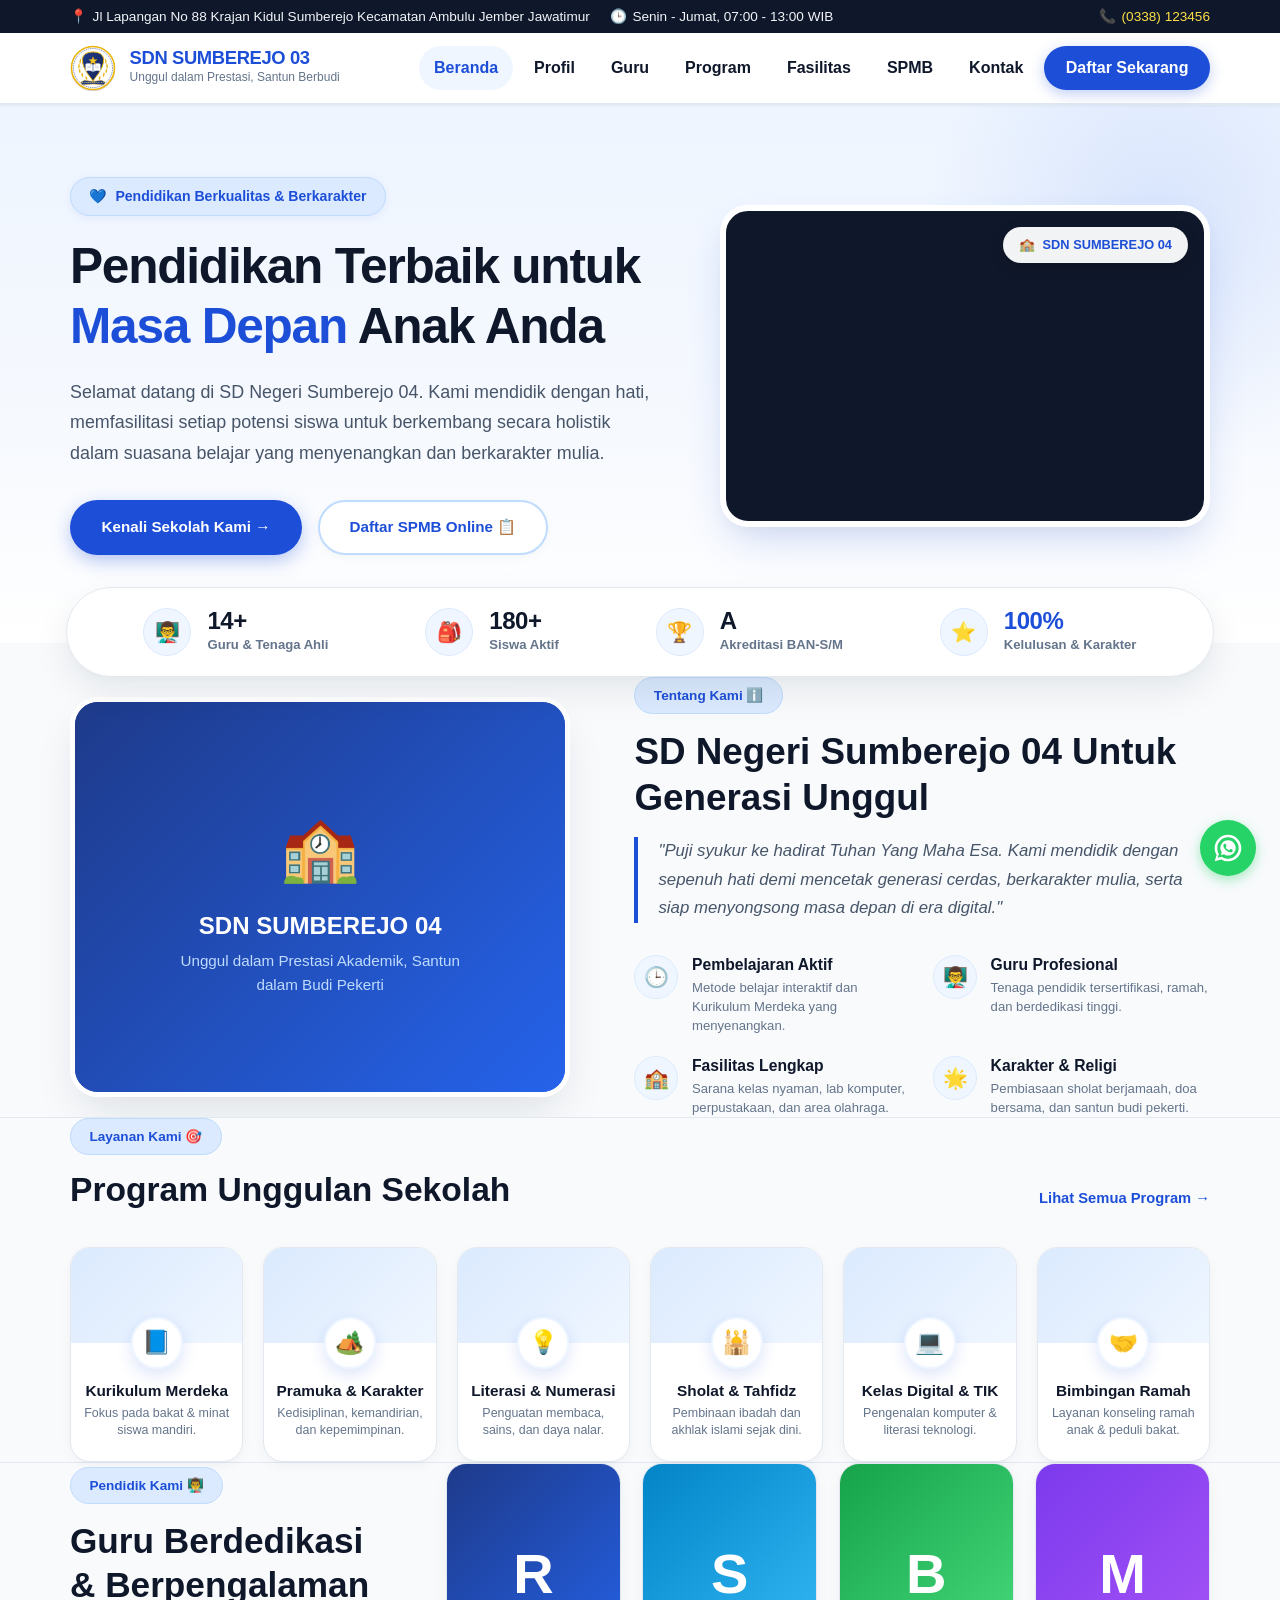
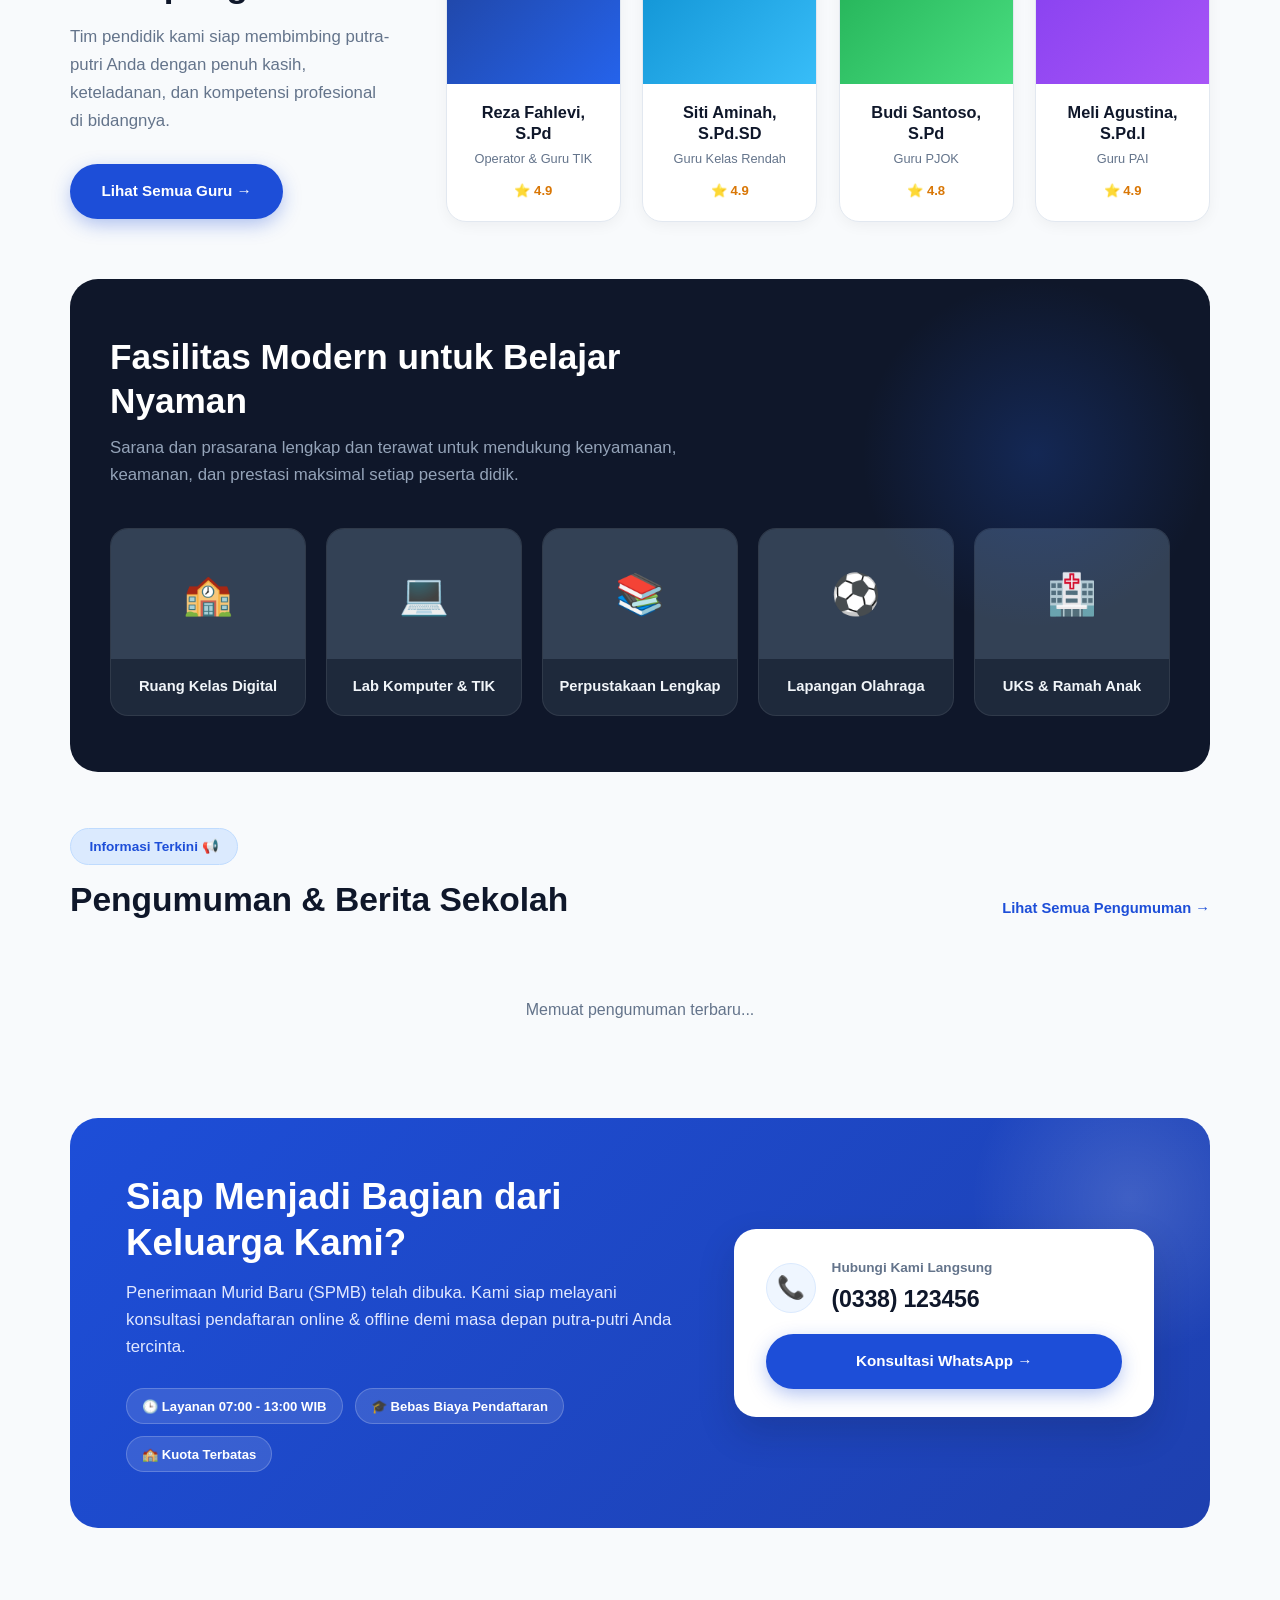
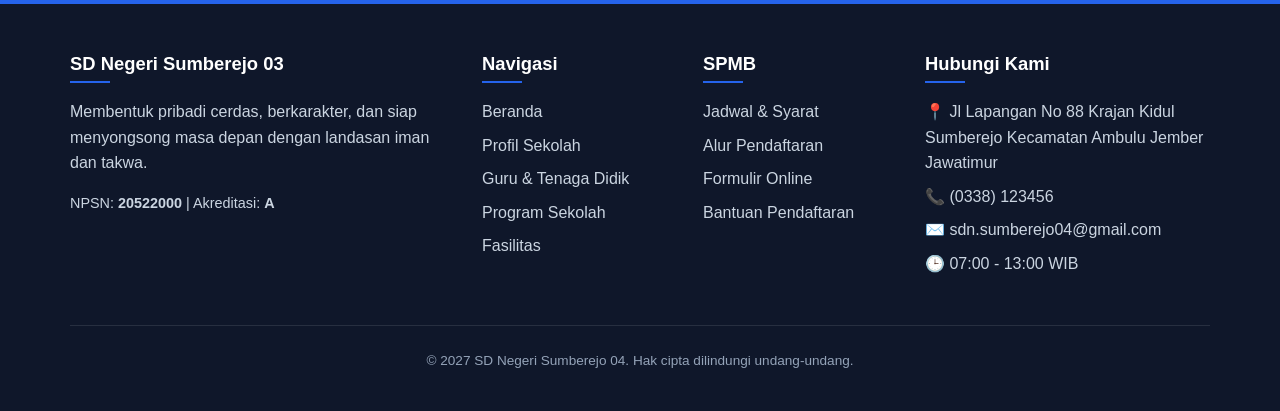
==== index.html @ be870a9c "feat: redesign website sesuai referensi modern UI Anaverse" ====
<!DOCTYPE html>
<html lang="id">
<head>
  <meta charset="UTF-8">
  <meta name="viewport" content="width=device-width, initial-scale=1.0">
  <title>SD Negeri Sumberejo 04 - Cerdas, Berkarakter & Berprestasi</title>
  <meta name="description" content="Situs resmi SD Negeri Sumberejo 04. Informasi profil sekolah, kegiatan ekstrakurikuler, fasilitas, dan pendaftaran murid baru (SPMB) online.">
  <link rel="icon" type="image/svg+xml" href="assets/img/logo.svg">
  <link rel="stylesheet" href="assets/css/style.css">
</head>
<body>

  <!-- Top Info Bar -->
  <div class="top-bar">
    <div class="container top-bar-inner">
      <div class="top-info">
        <span>📍 <span data-config="alamat">Jl Lapangan No 88 Krajan Kidul Sumberejo Kecamatan Ambulu Jember Jawatimur</span></span>
        <span>🕒 <span data-config="jamLayanan">Senin - Jumat, 07:00 - 13:00 WIB</span></span>
      </div>
      <div class="top-info">
        <span>📞 <a href="tel:0338123456" data-config="telepon" style="color: #fde047;">(0338) 123456</a></span>
      </div>
    </div>
  </div>

  <!-- Header & Navigasi -->
  <header class="site-header">
    <div class="container">
      <nav class="navbar">
        <a href="index.html" class="brand">
          <img src="assets/img/logo.svg" alt="Logo SD Negeri Sumberejo 04" class="brand-logo">
          <div class="brand-text">
            <span class="brand-title" data-config="namaSekolah">SDN SUMBEREJO 03</span>
            <span class="brand-sub">Unggul dalam Prestasi, Santun Berbudi</span>
          </div>
        </a>

        <button class="nav-toggle" id="navToggle" aria-label="Buka navigasi menu">
          <span></span>
          <span></span>
          <span></span>
        </button>

        <ul class="nav-menu" id="navMenu">
          <li><a href="index.html" class="nav-link">Beranda</a></li>
          <li><a href="profil.html" class="nav-link">Profil</a></li>
          <li><a href="guru.html" class="nav-link">Guru</a></li>
          <li><a href="program.html" class="nav-link">Program</a></li>
          <li><a href="fasilitas.html" class="nav-link">Fasilitas</a></li>
          <li><a href="spmb.html" class="nav-link">SPMB</a></li>
          <li><a href="kontak.html" class="nav-link">Kontak</a></li>
          <li><a href="daftar.html" class="nav-link nav-cta">Daftar Sekarang</a></li>
        </ul>
      </nav>
    </div>
  </header>

  <main>
    <!-- Hero Banner Modern Split (Gaya Anaverse) dengan Video Opening Frame Membulat -->
    <section class="hero-anaverse">
      <div class="container">
        <div class="hero-split-grid">
          <div class="hero-info-col">
            <div class="hero-pill-badge">
              <span>💙</span> Pendidikan Berkualitas &amp; Berkarakter
            </div>
            <h1>Pendidikan Terbaik untuk <span class="text-highlight">Masa Depan</span> Anak Anda</h1>
            <p>Selamat datang di <span data-config="namaSekolah">SD Negeri Sumberejo 04</span>. Kami mendidik dengan hati, memfasilitasi setiap potensi siswa untuk berkembang secara holistik dalam suasana belajar yang menyenangkan dan berkarakter mulia.</p>
            <div class="hero-actions">
              <a href="profil.html" class="btn btn-primary">Kenali Sekolah Kami &rarr;</a>
              <a href="daftar.html" class="btn btn-outline">Daftar SPMB Online 📋</a>
            </div>
          </div>

          <div class="hero-media-col">
            <div class="hero-video-frame">
              <video autoplay muted loop playsinline id="heroBgVideo">
                <source src="assets/video/opening.mp4" type="video/mp4">
              </video>
              <div class="hero-video-badge">
                <span>🏫</span> <span data-config="namaSekolah">SDN SUMBEREJO 04</span>
              </div>
            </div>
          </div>
        </div>
      </div>
    </section>

    <!-- Floating Horizontal Stat Pill Bar (4 Metrik dengan Lingkaran Biru Lembut) -->
    <div class="container stat-pill-container">
      <div class="stat-pill-bar">
        <div class="stat-pill-item">
          <div class="stat-pill-icon">👨‍🏫</div>
          <div class="stat-pill-data">
            <span class="stat-pill-number" data-config="jumlahGuru">14+</span>
            <span class="stat-pill-label">Guru &amp; Tenaga Ahli</span>
          </div>
        </div>
        <div class="stat-pill-item">
          <div class="stat-pill-icon">🎒</div>
          <div class="stat-pill-data">
            <span class="stat-pill-number" data-config="jumlahSiswa">180+</span>
            <span class="stat-pill-label">Siswa Aktif</span>
          </div>
        </div>
        <div class="stat-pill-item">
          <div class="stat-pill-icon">🏆</div>
          <div class="stat-pill-data">
            <span class="stat-pill-number" data-config="akreditasi">A</span>
            <span class="stat-pill-label">Akreditasi BAN-S/M</span>
          </div>
        </div>
        <div class="stat-pill-item">
          <div class="stat-pill-icon">⭐</div>
          <div class="stat-pill-data">
            <span class="stat-pill-number" style="color: var(--primary);">100%</span>
            <span class="stat-pill-label">Kelulusan &amp; Karakter</span>
          </div>
        </div>
      </div>
    </div>

    <!-- Seksi Tentang Kami (Profil & Sambutan Kepala Sekolah) -->
    <section class="section" id="tentang">
      <div class="container">
        <div class="anaverse-about-grid">
          <div class="about-visual-col">
            <div class="about-visual-box">
              <div style="display: flex; flex-direction: column; align-items: center; justify-content: center; height: 100%; color: #ffffff; padding: 2rem; text-align: center; background: linear-gradient(135deg, #1e3a8a 0%, #2563eb 100%); width: 100%;">
                <div style="font-size: 4rem; margin-bottom: 0.75rem;">🏫</div>
                <h3 style="color: #ffffff; margin-bottom: 0.5rem; font-size: 1.5rem;" data-config="namaSekolah">SDN SUMBEREJO 04</h3>
                <p style="color: #bfdbfe; font-size: 0.95rem; margin: 0; max-width: 320px;">Unggul dalam Prestasi Akademik, Santun dalam Budi Pekerti</p>
              </div>
            </div>
          </div>

          <div class="about-content-col">
            <div class="badge-pill">Tentang Kami ℹ️</div>
            <h2 style="font-size: 2.3rem; margin-bottom: 1rem; color: #0f172a; line-height: 1.25;">SD Negeri Sumberejo 04 Untuk Generasi Unggul</h2>
            <blockquote style="font-size: 1.05rem; line-height: 1.7; color: #475569; border-left: 4px solid var(--primary); padding-left: 1.25rem; margin-bottom: 1.5rem; font-style: italic;" data-config="sambutanKepsek">
              "Puji syukur ke hadirat Tuhan Yang Maha Esa. Kami mendidik dengan sepenuh hati demi mencetak generasi cerdas, berkarakter mulia, serta siap menyongsong masa depan di era digital."
            </blockquote>

            <div class="mini-features-grid">
              <div class="mini-feature-item">
                <div class="mini-feature-icon">🕒</div>
                <div>
                  <h4>Pembelajaran Aktif</h4>
                  <p>Metode belajar interaktif dan Kurikulum Merdeka yang menyenangkan.</p>
                </div>
              </div>
              <div class="mini-feature-item">
                <div class="mini-feature-icon">👨‍🏫</div>
                <div>
                  <h4>Guru Profesional</h4>
                  <p>Tenaga pendidik tersertifikasi, ramah, dan berdedikasi tinggi.</p>
                </div>
              </div>
              <div class="mini-feature-item">
                <div class="mini-feature-icon">🏫</div>
                <div>
                  <h4>Fasilitas Lengkap</h4>
                  <p>Sarana kelas nyaman, lab komputer, perpustakaan, dan area olahraga.</p>
                </div>
              </div>
              <div class="mini-feature-item">
                <div class="mini-feature-icon">🌟</div>
                <div>
                  <h4>Karakter &amp; Religi</h4>
                  <p>Pembiasaan sholat berjamaah, doa bersama, dan santun budi pekerti.</p>
                </div>
              </div>
            </div>
          </div>
        </div>
      </div>
    </section>

    <!-- Seksi Program Unggulan Sekolah (6 Card Grid Anaverse) -->
    <section class="section" style="background-color: #f8fafc; border-top: 1px solid #e2e8f0; border-bottom: 1px solid #e2e8f0;">
      <div class="container">
        <div class="section-top-flex">
          <div>
            <div class="badge-pill">Layanan Kami 🎯</div>
            <h2>Program Unggulan Sekolah</h2>
          </div>
          <a href="program.html" class="section-view-all">Lihat Semua Program &rarr;</a>
        </div>

        <div class="program-grid-anaverse">
          <div class="program-card-anaverse">
            <div class="program-card-banner"></div>
            <div class="program-card-icon">📘</div>
            <h3 class="program-card-title">Kurikulum Merdeka</h3>
            <p class="program-card-desc">Fokus pada bakat &amp; minat siswa mandiri.</p>
          </div>
          <div class="program-card-anaverse">
            <div class="program-card-banner"></div>
            <div class="program-card-icon">🏕️</div>
            <h3 class="program-card-title">Pramuka &amp; Karakter</h3>
            <p class="program-card-desc">Kedisiplinan, kemandirian, dan kepemimpinan.</p>
          </div>
          <div class="program-card-anaverse">
            <div class="program-card-banner"></div>
            <div class="program-card-icon">💡</div>
            <h3 class="program-card-title">Literasi &amp; Numerasi</h3>
            <p class="program-card-desc">Penguatan membaca, sains, dan daya nalar.</p>
          </div>
          <div class="program-card-anaverse">
            <div class="program-card-banner"></div>
            <div class="program-card-icon">🕌</div>
            <h3 class="program-card-title">Sholat &amp; Tahfidz</h3>
            <p class="program-card-desc">Pembinaan ibadah dan akhlak islami sejak dini.</p>
          </div>
          <div class="program-card-anaverse">
            <div class="program-card-banner"></div>
            <div class="program-card-icon">💻</div>
            <h3 class="program-card-title">Kelas Digital &amp; TIK</h3>
            <p class="program-card-desc">Pengenalan komputer &amp; literasi teknologi.</p>
          </div>
          <div class="program-card-anaverse">
            <div class="program-card-banner"></div>
            <div class="program-card-icon">🤝</div>
            <h3 class="program-card-title">Bimbingan Ramah</h3>
            <p class="program-card-desc">Layanan konseling ramah anak &amp; peduli bakat.</p>
          </div>
        </div>
      </div>
    </section>

    <!-- Seksi Dewan Pendidik (Gaya Dokter Spesialis Anaverse) -->
    <section class="section">
      <div class="container">
        <div class="teacher-section-anaverse">
          <div class="teacher-intro-col">
            <div class="badge-pill">Pendidik Kami 👨‍🏫</div>
            <h2>Guru Berdedikasi &amp; Berpengalaman</h2>
            <p>Tim pendidik kami siap membimbing putra-putri Anda dengan penuh kasih, keteladanan, dan kompetensi profesional di bidangnya.</p>
            <a href="guru.html" class="btn btn-primary">Lihat Semua Guru &rarr;</a>
          </div>

          <div class="teacher-grid-anaverse" id="homeGuruContainer">
            <!-- Diisi otomatis oleh JavaScript dari Cache / Server -->
            <div class="teacher-card-anaverse">
              <div class="teacher-card-photo-box" style="background: linear-gradient(135deg, #1e3a8a 0%, #2563eb 100%); color: #ffffff;">
                <div style="font-size: 3.5rem; font-weight: 800;">R</div>
              </div>
              <div class="teacher-card-info">
                <h4 class="teacher-card-name">Reza Fahlevi, S.Pd</h4>
                <span class="teacher-card-role">Operator &amp; Guru TIK</span>
                <span class="teacher-rating-badge">⭐ 4.9</span>
              </div>
            </div>
            <div class="teacher-card-anaverse">
              <div class="teacher-card-photo-box" style="background: linear-gradient(135deg, #0284c7 0%, #38bdf8 100%); color: #ffffff;">
                <div style="font-size: 3.5rem; font-weight: 800;">S</div>
              </div>
              <div class="teacher-card-info">
                <h4 class="teacher-card-name">Siti Aminah, S.Pd.SD</h4>
                <span class="teacher-card-role">Guru Kelas Rendah</span>
                <span class="teacher-rating-badge">⭐ 4.9</span>
              </div>
            </div>
            <div class="teacher-card-anaverse">
              <div class="teacher-card-photo-box" style="background: linear-gradient(135deg, #16a34a 0%, #4ade80 100%); color: #ffffff;">
                <div style="font-size: 3.5rem; font-weight: 800;">B</div>
              </div>
              <div class="teacher-card-info">
                <h4 class="teacher-card-name">Budi Santoso, S.Pd</h4>
                <span class="teacher-card-role">Guru PJOK</span>
                <span class="teacher-rating-badge">⭐ 4.8</span>
              </div>
            </div>
            <div class="teacher-card-anaverse">
              <div class="teacher-card-photo-box" style="background: linear-gradient(135deg, #7c3aed 0%, #a855f7 100%); color: #ffffff;">
                <div style="font-size: 3.5rem; font-weight: 800;">M</div>
              </div>
              <div class="teacher-card-info">
                <h4 class="teacher-card-name">Meli Agustina, S.Pd.I</h4>
                <span class="teacher-card-role">Guru PAI</span>
                <span class="teacher-rating-badge">⭐ 4.9</span>
              </div>
            </div>
          </div>
        </div>
      </div>
    </section>

    <!-- Seksi Fasilitas Modern (Kontainer Navy Mewah Anaverse) -->
    <div class="container">
      <div class="navy-facility-wrapper">
        <div class="navy-facility-header">
          <h2>Fasilitas Modern untuk Belajar Nyaman</h2>
          <p>Sarana dan prasarana lengkap dan terawat untuk mendukung kenyamanan, keamanan, dan prestasi maksimal setiap peserta didik.</p>
        </div>

        <div class="navy-facility-grid">
          <div class="navy-facility-card">
            <div class="navy-facility-img">🏫</div>
            <div class="navy-facility-name">Ruang Kelas Digital</div>
          </div>
          <div class="navy-facility-card">
            <div class="navy-facility-img">💻</div>
            <div class="navy-facility-name">Lab Komputer &amp; TIK</div>
          </div>
          <div class="navy-facility-card">
            <div class="navy-facility-img">📚</div>
            <div class="navy-facility-name">Perpustakaan Lengkap</div>
          </div>
          <div class="navy-facility-card">
            <div class="navy-facility-img">⚽</div>
            <div class="navy-facility-name">Lapangan Olahraga</div>
          </div>
          <div class="navy-facility-card">
            <div class="navy-facility-img">🏥</div>
            <div class="navy-facility-name">UKS &amp; Ramah Anak</div>
          </div>
        </div>
      </div>
    </div>

    <!-- Seksi Pengumuman & Berita Terbaru (Gaya Card Anaverse) -->
    <section class="section">
      <div class="container">
        <div class="section-top-flex">
          <div>
            <div class="badge-pill">Informasi Terkini 📢</div>
            <h2>Pengumuman &amp; Berita Sekolah</h2>
          </div>
          <a href="#pengumumanContainer" class="section-view-all">Lihat Semua Pengumuman &rarr;</a>
        </div>

        <div class="news-grid-anaverse" id="pengumumanContainer">
          <div style="grid-column: 1/-1; text-align: center; color: var(--text-muted); padding: 2.5rem;">
            Memuat pengumuman terbaru...
          </div>
        </div>
      </div>
    </section>

    <!-- Seksi Banner Call-to-Action Modern (Gaya Anaverse "Butuh Bantuan") -->
    <div class="container">
      <div class="cta-banner-anaverse">
        <div class="cta-info-col">
          <h2>Siap Menjadi Bagian dari Keluarga Kami?</h2>
          <p>Penerimaan Murid Baru (SPMB) telah dibuka. Kami siap melayani konsultasi pendaftaran online &amp; offline demi masa depan putra-putri Anda tercinta.</p>
          <div class="cta-badges-row">
            <span class="cta-badge-item">🕒 Layanan 07:00 - 13:00 WIB</span>
            <span class="cta-badge-item">🎓 Bebas Biaya Pendaftaran</span>
            <span class="cta-badge-item">🏫 Kuota Terbatas</span>
          </div>
        </div>

        <div class="cta-card-col">
          <div class="cta-card-white">
            <div class="cta-card-header">
              <div class="cta-card-icon">📞</div>
              <div>
                <div class="cta-card-title">Hubungi Kami Langsung</div>
                <a href="tel:0338123456" class="cta-card-phone" data-config="telepon">(0338) 123456</a>
              </div>
            </div>
            <a href="https://wa.me/6281234567890" class="btn btn-primary" data-config="whatsapp" style="width: 100%;">
              Konsultasi WhatsApp &rarr;
            </a>
          </div>
        </div>
      </div>
    </div>
  </main>

  <!-- Tombol WhatsApp Mengambang -->
  <a href="https://wa.me/6281234567890?text=Halo%20Admin%20SDN%20Sumberejo%2004,%20saya%20ingin%20bertanya%20informasi%20sekolah." class="float-wa" id="floatingWa" target="_blank" rel="noopener" aria-label="Hubungi kami di WhatsApp">
    <svg viewBox="0 0 24 24">
      <path d="M12.031 6.172c-3.181 0-5.767 2.586-5.768 5.766-.001 1.298.38 2.27 1.019 3.287l-.582 2.128 2.182-.573c.978.58 1.911.928 3.145.929 3.178 0 5.767-2.587 5.768-5.766.001-3.187-2.575-5.77-5.764-5.771zm3.392 8.244c-.144.405-.837.774-1.17.824-.299.045-.677.063-1.092-.069-.252-.08-.575-.187-.988-.365-1.739-.751-2.874-2.502-2.961-2.617-.087-.116-.708-.94-.708-1.793s.448-1.273.607-1.446c.159-.173.346-.217.462-.217l.332.006c.106.005.249-.04.39.299.144.35.49 1.199.534 1.286.044.087.073.188.014.303-.058.116-.087.188-.173.289l-.26.302c-.087.087-.179.182-.077.357.101.174.453.748.971 1.21.666.593 1.229.777 1.402.864.174.087.275.073.376-.044.101-.116.433-.506.549-.68.116-.174.232-.145.39-.087s1.011.477 1.184.564.289.13.332.202c.045.073.045.419-.099.824z"/>
      <path d="M12 2C6.477 2 2 6.477 2 12c0 1.891.524 3.662 1.435 5.176L2 22l4.981-1.396A9.957 9.957 0 0012 22c5.523 0 10-4.477 10-10S17.523 2 12 2zm0 18.062c-1.635 0-3.153-.483-4.428-1.314l-.317-.208-2.962.83.844-2.887-.229-.333A8.026 8.026 0 014 12c0-4.411 3.589-8 8-8s8 3.589 8 8-3.589 8.062-8 8.062z"/>
    </svg>
  </a>

  <!-- Footer -->
  <footer class="site-footer">
    <div class="container">
      <div class="footer-grid">
        <div class="footer-col">
          <h4 data-config="namaSekolah">SD Negeri Sumberejo 03</h4>
          <p>Membentuk pribadi cerdas, berkarakter, dan siap menyongsong masa depan dengan landasan iman dan takwa.</p>
          <p style="font-size: 0.9rem;">NPSN: <strong>20522000</strong> | Akreditasi: <strong><span data-config="akreditasi">A</span></strong></p>
        </div>
        <div class="footer-col">
          <h4>Navigasi</h4>
          <ul class="footer-links">
            <li><a href="index.html">Beranda</a></li>
            <li><a href="profil.html">Profil Sekolah</a></li>
            <li><a href="guru.html">Guru & Tenaga Didik</a></li>
            <li><a href="program.html">Program Sekolah</a></li>
            <li><a href="fasilitas.html">Fasilitas</a></li>
          </ul>
        </div>
        <div class="footer-col">
          <h4>SPMB</h4>
          <ul class="footer-links">
            <li><a href="spmb.html">Jadwal & Syarat</a></li>
            <li><a href="spmb.html#alur">Alur Pendaftaran</a></li>
            <li><a href="daftar.html">Formulir Online</a></li>
            <li><a href="kontak.html">Bantuan Pendaftaran</a></li>
          </ul>
        </div>
        <div class="footer-col">
          <h4>Hubungi Kami</h4>
          <p style="margin-bottom: 0.5rem;">📍 <span data-config="alamat">Jl Lapangan No 88 Krajan Kidul Sumberejo Kecamatan Ambulu Jember Jawatimur</span></p>
          <p style="margin-bottom: 0.5rem;">📞 <span data-config="telepon">(0338) 123456</span></p>
          <p style="margin-bottom: 0.5rem;">✉️ <span data-config="email">sdn.sumberejo04@gmail.com</span></p>
          <p style="margin-bottom: 0.5rem;">🕒 <span data-config="jamLayanan">07:00 - 13:00 WIB</span></p>
        </div>
      </div>
      <div class="footer-bottom">
        <p>&copy; 2027 SD Negeri Sumberejo 04. Hak cipta dilindungi undang-undang.</p>
      </div>
    </div>
  </footer>

  <script src="assets/js/config.js"></script>
  <script src="assets/js/api.js"></script>
  <script src="assets/js/main.js"></script>
</body>
</html>
---- assets/css/style.css ----
/* ==========================================================================
   SD NEGERI SUMBEREJO 04 - DESAIN SISTEM & TEMA UTAMA
   Warna: Navy Blue (#1e3a8a) & Kuning Emas (#eab308)
   Prinsip: Mobile-first, Responsif, Aksesibel (WCAG AA), Bersih & Resmi
   ========================================================================== */

:root {
  --primary: #1d4ed8;          /* Royal Blue modern Anaverse */
  --primary-hover: #1e40af;
  --primary-dark: #0f172a;     /* Deep Slate / Dark Navy */
  --primary-light: #eff6ff;    /* Soft Ice Blue */
  --primary-soft: #dbeafe;     /* Pill Badge Tint */
  --secondary: #2563eb;        /* Vibrant Active Blue */
  --secondary-hover: #1d4ed8;
  --secondary-light: #f0fdf4;
  --accent-gold: #f59e0b;      /* Golden Star & Accents */

  --text-main: #0f172a;        /* Slate 900 */
  --text-muted: #64748b;       /* Slate 500 */
  --text-light: #94a3b8;       /* Slate 400 */
  --bg-page: #f8fafc;          /* Slate 50 */
  --bg-card: #ffffff;
  --border-color: #e2e8f0;     /* Slate 200 */

  --success: #16a34a;
  --success-bg: #f0fdf4;
  --warning: #d97706;
  --warning-bg: #fffbeb;
  --danger: #dc2626;
  --danger-bg: #fef2f2;

  --shadow-sm: 0 1px 3px 0 rgb(0 0 0 / 0.05);
  --shadow-md: 0 4px 14px -2px rgba(15, 23, 42, 0.08);
  --shadow-lg: 0 12px 30px -4px rgba(15, 23, 42, 0.12);
  --shadow-pill: 0 10px 30px rgba(0, 0, 0, 0.06);
  --radius-sm: 8px;
  --radius-md: 14px;
  --radius-lg: 20px;
  --radius-xl: 28px;
  --radius-pill: 9999px;
  --font-family: -apple-system, BlinkMacSystemFont, "Segoe UI", Roboto, "Helvetica Neue", Arial, sans-serif;
  --transition: all 0.25s ease-in-out;
}

/* Reset & Dasar */
*, *::before, *::after {
  box-sizing: border-box;
  margin: 0;
  padding: 0;
}

html {
  font-size: 16px;
  scroll-behavior: smooth;
}

body {
  font-family: var(--font-family);
  background-color: var(--bg-page);
  color: var(--text-main);
  line-height: 1.6;
  min-height: 100vh;
  display: flex;
  flex-direction: column;
  -webkit-font-smoothing: antialiased;
}

/* Kontainer Utama */
.container {
  width: 100%;
  max-width: 1180px;
  margin-left: auto;
  margin-right: auto;
  padding-left: 1.25rem;
  padding-right: 1.25rem;
}

/* Tipografi */
h1, h2, h3, h4, h5, h6 {
  color: var(--primary-dark);
  font-weight: 700;
  line-height: 1.25;
  margin-bottom: 0.75rem;
}

h1 { font-size: 2rem; }
h2 { font-size: 1.65rem; }
h3 { font-size: 1.3rem; }
p { margin-bottom: 1rem; }
a {
  color: var(--primary);
  text-decoration: none;
  transition: var(--transition);
}
a:hover { color: var(--primary-hover); }

/* Header & Navigasi */
.site-header {
  background-color: #ffffff;
  border-bottom: 2px solid var(--border-color);
  position: sticky;
  top: 0;
  z-index: 100;
  box-shadow: var(--shadow-sm);
}

.top-bar {
  background-color: var(--primary-dark);
  color: #f1f5f9;
  font-size: 0.85rem;
  padding: 0.35rem 0;
}

.top-bar-inner {
  display: flex;
  justify-content: space-between;
  align-items: center;
  flex-wrap: wrap;
  gap: 0.5rem;
}

.top-info {
  display: flex;
  align-items: center;
  gap: 1.25rem;
  flex-wrap: wrap;
}

.top-info span {
  display: inline-flex;
  align-items: center;
  gap: 0.35rem;
}

.navbar {
  display: flex;
  justify-content: space-between;
  align-items: center;
  padding: 0.75rem 0;
}

.brand {
  display: flex;
  align-items: center;
  gap: 0.85rem;
  color: var(--primary-dark);
  font-weight: 800;
}

.brand-logo {
  width: 46px;
  height: 46px;
  flex-shrink: 0;
}

.brand-text {
  display: flex;
  flex-direction: column;
}

.brand-title {
  font-size: 1.15rem;
  line-height: 1.1;
  color: var(--primary);
  letter-spacing: -0.02em;
}

.brand-sub {
  font-size: 0.75rem;
  color: var(--text-muted);
  font-weight: 500;
}

/* Tombol Hamburger Mobile */
.nav-toggle {
  display: flex;
  flex-direction: column;
  justify-content: space-around;
  width: 2rem;
  height: 2rem;
  background: transparent;
  border: none;
  cursor: pointer;
  padding: 0;
}

.nav-toggle span {
  width: 2rem;
  height: 0.25rem;
  background: var(--primary);
  border-radius: 10px;
  transition: var(--transition);
}

.nav-toggle.open span:nth-child(1) { transform: rotate(45deg) translate(5px, 6px); }
.nav-toggle.open span:nth-child(2) { opacity: 0; }
.nav-toggle.open span:nth-child(3) { transform: rotate(-45deg) translate(5px, -6px); }

.nav-menu {
  display: none;
  list-style: none;
}

.nav-menu.open {
  display: flex;
  flex-direction: column;
  position: absolute;
  top: 100%;
  left: 0;
  right: 0;
  background: #ffffff;
  padding: 1rem 1.25rem;
  box-shadow: var(--shadow-lg);
  border-bottom: 2px solid var(--secondary);
  gap: 0.5rem;
}

.nav-link {
  display: block;
  padding: 0.6rem 0.95rem;
  font-weight: 600;
  color: var(--text-main);
  border-radius: var(--radius-pill);
  position: relative;
  transition: var(--transition);
}

.nav-link:hover {
  background-color: var(--primary-light);
  color: var(--primary);
}

.nav-link.active {
  color: var(--primary);
  background-color: var(--primary-light);
}

.nav-cta {
  background-color: var(--primary) !important;
  color: #ffffff !important;
  font-weight: 700;
  text-align: center;
  border-radius: var(--radius-pill);
  padding: 0.6rem 1.35rem !important;
  box-shadow: 0 4px 14px rgba(29, 78, 216, 0.28);
  transition: transform 0.2s ease, box-shadow 0.2s ease, background-color 0.2s ease;
}

.nav-cta:hover {
  background-color: var(--primary-hover) !important;
  color: #ffffff !important;
  transform: translateY(-2px);
  box-shadow: 0 8px 20px rgba(29, 78, 216, 0.35);
}

/* Banner / Hero Section Klasik & Modern */
.hero {
  background: linear-gradient(135deg, var(--primary) 0%, var(--primary-dark) 100%);
  color: #ffffff;
  padding: 3.5rem 0;
  position: relative;
  overflow: hidden;
}

/* ==========================================================================
   DESAIN HERO MODERN SPLIT (GAYA RUMAH SAKIT ANAVESE)
   Latar Lembut Bersih, 2 Kolom, Frame Video Membulat R28, Floating Pill Badges
   ========================================================================== */
.hero-anaverse {
  background: linear-gradient(180deg, #eef5ff 0%, #f6f9fe 60%, #ffffff 100%);
  color: var(--text-main);
  padding: 4.5rem 0 5.5rem;
  position: relative;
  overflow: hidden;
}

.hero-anaverse::before {
  content: "";
  position: absolute;
  top: -120px;
  right: -120px;
  width: 480px;
  height: 480px;
  border-radius: 50%;
  background: radial-gradient(circle, rgba(37, 99, 235, 0.12) 0%, rgba(255, 255, 255, 0) 70%);
  pointer-events: none;
}

.hero-split-grid {
  display: grid;
  grid-template-columns: 1fr;
  gap: 2.75rem;
  align-items: center;
}

@media (min-width: 992px) {
  .hero-split-grid {
    grid-template-columns: 1.15fr 0.95fr;
    gap: 3.5rem;
  }
}

.hero-pill-badge {
  display: inline-flex;
  align-items: center;
  gap: 0.5rem;
  background: #dbeafe;
  border: 1px solid #bfdbfe;
  color: var(--primary);
  padding: 0.45rem 1.15rem;
  border-radius: var(--radius-pill);
  font-size: 0.88rem;
  font-weight: 700;
  margin-bottom: 1.25rem;
  box-shadow: 0 2px 8px rgba(29, 78, 216, 0.08);
}

.hero-anaverse h1 {
  font-size: 2.35rem;
  line-height: 1.22;
  color: #0f172a;
  font-weight: 800;
  letter-spacing: -0.025em;
  margin-bottom: 1.25rem;
}

@media (min-width: 768px) {
  .hero-anaverse h1 {
    font-size: 3.1rem;
  }
}

.hero-anaverse h1 .text-highlight {
  color: var(--primary);
  position: relative;
  display: inline-block;
}

.hero-anaverse p {
  font-size: 1.12rem;
  line-height: 1.7;
  color: #475569;
  max-width: 580px;
  margin-bottom: 2rem;
}

.hero-actions {
  display: flex;
  gap: 1rem;
  flex-wrap: wrap;
  align-items: center;
}

/* Frame Video Membulat R28 dengan Border Putih & Bayangan Halus */
.hero-video-frame {
  position: relative;
  border-radius: 28px;
  overflow: hidden;
  box-shadow: 0 20px 45px -10px rgba(29, 78, 216, 0.2), 0 10px 20px -5px rgba(0, 0, 0, 0.04);
  border: 6px solid #ffffff;
  background: #0f172a;
  aspect-ratio: 16 / 10.5;
  display: flex;
  align-items: center;
  justify-content: center;
}

.hero-video-frame video {
  width: 100%;
  height: 100%;
  object-fit: cover;
  object-position: center;
  display: block;
}

.hero-video-badge {
  position: absolute;
  top: 16px;
  right: 16px;
  background: rgba(255, 255, 255, 0.95);
  backdrop-filter: blur(8px);
  padding: 0.5rem 1rem;
  border-radius: var(--radius-pill);
  display: flex;
  align-items: center;
  gap: 0.5rem;
  font-size: 0.8rem;
  font-weight: 700;
  color: var(--primary);
  box-shadow: 0 4px 15px rgba(0, 0, 0, 0.12);
  z-index: 2;
}

/* Tombol Komponen Pill Sleek */
.btn {
  display: inline-flex;
  align-items: center;
  justify-content: center;
  gap: 0.55rem;
  font-weight: 600;
  padding: 0.82rem 1.85rem;
  border-radius: var(--radius-pill);
  border: 2px solid transparent;
  cursor: pointer;
  transition: all 0.3s cubic-bezier(0.16, 1, 0.3, 1);
  font-size: 0.95rem;
  text-align: center;
  text-decoration: none;
}

.btn-primary {
  background-color: var(--primary);
  color: #ffffff;
  box-shadow: 0 6px 20px -2px rgba(29, 78, 216, 0.38);
}

.btn-primary:hover {
  background-color: var(--primary-hover);
  color: #ffffff;
  transform: translateY(-2px);
  box-shadow: 0 10px 24px -2px rgba(29, 78, 216, 0.45);
}

.btn-secondary {
  background-color: var(--primary);
  color: #ffffff;
  box-shadow: 0 6px 20px -2px rgba(29, 78, 216, 0.38);
}

.btn-secondary:hover {
  background-color: var(--primary-hover);
  color: #ffffff;
  transform: translateY(-2px);
}

.btn-outline {
  background-color: #ffffff;
  border-color: #bfdbfe;
  color: var(--primary);
  box-shadow: 0 2px 8px rgba(0, 0, 0, 0.04);
}

.btn-outline:hover {
  background-color: var(--primary-light);
  border-color: var(--primary);
  color: var(--primary-hover);
  transform: translateY(-2px);
}

.btn-block {
  width: 100%;
}

.btn:disabled {
  opacity: 0.6;
  cursor: not-allowed;
}

/* ==========================================================================
   FLOATING STAT PILL BAR (GAYA RUMAH SAKIT ANAVESE)
   Pill Horizontal Melayang, 4 Metrik dengan Lingkaran Biru Lembut
   ========================================================================== */
.stat-pill-container {
  margin-top: -3.5rem;
  position: relative;
  z-index: 20;
  padding: 0 1rem;
}

.stat-pill-bar {
  background: #ffffff;
  border-radius: var(--radius-pill);
  box-shadow: 0 14px 35px rgba(15, 23, 42, 0.08), 0 4px 10px rgba(0, 0, 0, 0.02);
  border: 1px solid #e2e8f0;
  padding: 1.25rem 2.5rem;
  display: flex;
  align-items: center;
  justify-content: space-around;
  flex-wrap: wrap;
  gap: 1.5rem;
}

@media (max-width: 768px) {
  .stat-pill-bar {
    border-radius: var(--radius-xl);
    padding: 1.5rem 1.25rem;
    display: grid;
    grid-template-columns: repeat(2, 1fr);
    gap: 1.25rem;
  }
}

.stat-pill-item {
  display: flex;
  align-items: center;
  gap: 1rem;
}

.stat-pill-icon {
  width: 48px;
  height: 48px;
  border-radius: 50%;
  background: #eff6ff;
  border: 1px solid #dbeafe;
  color: var(--primary);
  display: flex;
  align-items: center;
  justify-content: center;
  font-size: 1.25rem;
  flex-shrink: 0;
  transition: transform 0.3s ease;
}

.stat-pill-item:hover .stat-pill-icon {
  transform: scale(1.1);
  background: #dbeafe;
}

.stat-pill-data {
  display: flex;
  flex-direction: column;
}

.stat-pill-number {
  font-size: 1.5rem;
  font-weight: 800;
  color: #0f172a;
  line-height: 1.1;
  letter-spacing: -0.02em;
}

.stat-pill-label {
  font-size: 0.82rem;
  color: #64748b;
  font-weight: 600;
}

/* Stat Grid Lama (Fallback Kompatibilitas) */
.stats-grid {
  display: grid;
  grid-template-columns: repeat(2, 1fr);
  gap: 1.25rem;
  margin-top: -2rem;
  position: relative;
  z-index: 10;
}

.stat-card {
  background: #ffffff;
  padding: 1.5rem;
  border-radius: var(--radius-lg);
  box-shadow: var(--shadow-md);
  text-align: center;
  border-bottom: 4px solid var(--primary);
}

.stat-number {
  font-size: 2.25rem;
  font-weight: 800;
  color: var(--primary);
  line-height: 1;
  margin-bottom: 0.35rem;
}

.stat-label {
  font-size: 0.9rem;
  color: var(--text-muted);
  font-weight: 600;
}

/* ==========================================================================
   DESAIN SEKSI ANAVESE MODERN (TENTANG KAMI, PROGRAM, PENDIDIK, FASILITAS, CTA)
   ========================================================================== */

/* 1. Pill Badges */
.badge-pill {
  display: inline-flex;
  align-items: center;
  gap: 0.45rem;
  padding: 0.42rem 1.15rem;
  border-radius: var(--radius-pill);
  font-size: 0.85rem;
  font-weight: 700;
  background: #dbeafe;
  color: var(--primary);
  border: 1px solid #bfdbfe;
  margin-bottom: 0.95rem;
}

/* 2. Tentang Kami Modern */
.anaverse-about-grid {
  display: grid;
  grid-template-columns: 1fr;
  gap: 2.75rem;
  align-items: center;
}

@media (min-width: 992px) {
  .anaverse-about-grid {
    grid-template-columns: 1fr 1.15fr;
    gap: 4rem;
  }
}

.about-visual-box {
  position: relative;
  border-radius: 28px;
  overflow: hidden;
  box-shadow: 0 20px 45px -10px rgba(15, 23, 42, 0.12);
  border: 5px solid #ffffff;
  aspect-ratio: 4 / 3.2;
  background: linear-gradient(135deg, #1e3a8a 0%, #2563eb 100%);
  display: flex;
  align-items: center;
  justify-content: center;
}

.about-visual-box img {
  width: 100%;
  height: 100%;
  object-fit: cover;
  display: block;
}

.mini-features-grid {
  display: grid;
  grid-template-columns: repeat(2, 1fr);
  gap: 1.35rem;
  margin-top: 2rem;
}

.mini-feature-item {
  display: flex;
  align-items: flex-start;
  gap: 0.85rem;
}

.mini-feature-icon {
  width: 44px;
  height: 44px;
  border-radius: 50%;
  background: #eff6ff;
  border: 1px solid #dbeafe;
  color: var(--primary);
  display: flex;
  align-items: center;
  justify-content: center;
  font-size: 1.25rem;
  flex-shrink: 0;
}

.mini-feature-item h4 {
  font-size: 0.98rem;
  font-weight: 700;
  color: #0f172a;
  margin-bottom: 0.2rem;
}

.mini-feature-item p {
  font-size: 0.82rem;
  color: #64748b;
  margin: 0;
  line-height: 1.45;
}

/* 3. Program Unggulan Sekolah (6 Card Grid) */
.section-top-flex {
  display: flex;
  align-items: flex-end;
  justify-content: space-between;
  margin-bottom: 2.25rem;
  flex-wrap: wrap;
  gap: 1rem;
}

.section-top-flex h2 {
  font-size: 2.1rem;
  color: #0f172a;
  margin: 0;
  line-height: 1.2;
}

.section-view-all {
  font-weight: 700;
  font-size: 0.92rem;
  color: var(--primary);
  display: inline-flex;
  align-items: center;
  gap: 0.4rem;
  transition: gap 0.2s ease, color 0.2s ease;
  text-decoration: none;
}

.section-view-all:hover {
  gap: 0.7rem;
  color: var(--primary-hover);
}

.program-grid-anaverse {
  display: grid;
  grid-template-columns: repeat(2, 1fr);
  gap: 1.25rem;
}

@media (min-width: 640px) {
  .program-grid-anaverse {
    grid-template-columns: repeat(3, 1fr);
  }
}

@media (min-width: 1024px) {
  .program-grid-anaverse {
    grid-template-columns: repeat(6, 1fr);
  }
}

.program-card-anaverse {
  background: #ffffff;
  border-radius: 20px;
  border: 1px solid #e2e8f0;
  overflow: hidden;
  box-shadow: 0 4px 14px -2px rgba(15, 23, 42, 0.05);
  transition: transform 0.35s cubic-bezier(0.16, 1, 0.3, 1), box-shadow 0.35s ease, border-color 0.3s ease;
  display: flex;
  flex-direction: column;
  text-align: center;
  padding-bottom: 1.35rem;
}

.program-card-anaverse:hover {
  transform: translateY(-8px);
  box-shadow: 0 16px 30px -8px rgba(29, 78, 216, 0.15);
  border-color: #bfdbfe;
}

.program-card-banner {
  height: 95px;
  background: linear-gradient(135deg, #dbeafe 0%, #eff6ff 100%);
  position: relative;
  display: flex;
  align-items: center;
  justify-content: center;
}

.program-card-icon {
  width: 52px;
  height: 52px;
  border-radius: 50%;
  background: #ffffff;
  box-shadow: 0 6px 16px rgba(29, 78, 216, 0.15);
  border: 2px solid #eff6ff;
  display: flex;
  align-items: center;
  justify-content: center;
  font-size: 1.45rem;
  margin: -26px auto 0.75rem;
  position: relative;
  z-index: 2;
  transition: transform 0.3s ease;
}

.program-card-anaverse:hover .program-card-icon {
  transform: scale(1.15) rotate(6deg);
  background: #eff6ff;
}

.program-card-title {
  font-size: 0.96rem;
  font-weight: 700;
  color: #0f172a;
  margin: 0 0.5rem 0.25rem;
  line-height: 1.3;
}

.program-card-desc {
  font-size: 0.78rem;
  color: #64748b;
  margin: 0 0.75rem;
  line-height: 1.4;
}

/* 4. Dewan Pendidik Showcase */
.teacher-section-anaverse {
  display: grid;
  grid-template-columns: 1fr;
  gap: 2.5rem;
  align-items: center;
}

@media (min-width: 992px) {
  .teacher-section-anaverse {
    grid-template-columns: 320px 1fr;
    gap: 3.5rem;
  }
}

.teacher-intro-col h2 {
  font-size: 2.2rem;
  color: #0f172a;
  line-height: 1.25;
  margin-bottom: 1rem;
}

.teacher-intro-col p {
  color: #64748b;
  font-size: 1.05rem;
  line-height: 1.65;
  margin-bottom: 1.85rem;
}

.teacher-grid-anaverse {
  display: grid;
  grid-template-columns: repeat(auto-fit, minmax(180px, 1fr));
  gap: 1.35rem;
}

@media (min-width: 768px) {
  .teacher-grid-anaverse {
    grid-template-columns: repeat(4, 1fr);
  }
}

.teacher-card-anaverse {
  background: #ffffff;
  border-radius: 20px;
  overflow: hidden;
  border: 1px solid #e2e8f0;
  box-shadow: 0 4px 16px -2px rgba(15, 23, 42, 0.06);
  transition: transform 0.35s cubic-bezier(0.16, 1, 0.3, 1), box-shadow 0.35s ease;
  display: flex;
  flex-direction: column;
}

.teacher-card-anaverse:hover {
  transform: translateY(-8px);
  box-shadow: 0 18px 32px -8px rgba(29, 78, 216, 0.16);
  border-color: #bfdbfe;
}

.teacher-card-photo-box {
  width: 100%;
  height: 220px;
  background: #f1f5f9;
  position: relative;
  overflow: hidden;
  display: flex;
  align-items: center;
  justify-content: center;
}

.teacher-card-photo-box img {
  width: 100%;
  height: 100%;
  object-fit: cover;
  object-position: top center;
  display: block;
}

.teacher-card-info {
  padding: 1.15rem 1rem 1.25rem;
  text-align: center;
  display: flex;
  flex-direction: column;
  align-items: center;
  gap: 0.35rem;
}

.teacher-card-name {
  font-size: 1.02rem;
  font-weight: 700;
  color: #0f172a;
  margin: 0;
  line-height: 1.25;
}

.teacher-card-role {
  font-size: 0.8rem;
  color: #64748b;
  font-weight: 500;
}

.teacher-rating-badge {
  display: inline-flex;
  align-items: center;
  gap: 0.3rem;
  margin-top: 0.35rem;
  font-size: 0.82rem;
  font-weight: 700;
  color: #d97706;
}

/* 5. Fasilitas Modern (Dark Navy Container) */
.navy-facility-wrapper {
  background: #0f172a;
  border-radius: 28px;
  padding: 3.5rem 2.5rem;
  color: #ffffff;
  margin: 3.5rem 0;
  position: relative;
  overflow: hidden;
}

.navy-facility-wrapper::after {
  content: "";
  position: absolute;
  top: 0;
  right: 0;
  width: 350px;
  height: 350px;
  background: radial-gradient(circle, rgba(37, 99, 235, 0.22) 0%, transparent 70%);
  pointer-events: none;
}

.navy-facility-header {
  max-width: 650px;
  margin-bottom: 2.5rem;
}

.navy-facility-header h2 {
  color: #ffffff;
  font-size: 2.2rem;
  margin-bottom: 0.75rem;
}

.navy-facility-header p {
  color: #94a3b8;
  font-size: 1.05rem;
  margin: 0;
}

.navy-facility-grid {
  display: grid;
  grid-template-columns: repeat(auto-fit, minmax(180px, 1fr));
  gap: 1.25rem;
}

.navy-facility-card {
  background: #1e293b;
  border: 1px solid rgba(255, 255, 255, 0.08);
  border-radius: 18px;
  overflow: hidden;
  transition: transform 0.3s ease, border-color 0.3s ease, background 0.3s ease;
  display: flex;
  flex-direction: column;
}

.navy-facility-card:hover {
  transform: translateY(-6px);
  border-color: rgba(37, 99, 235, 0.5);
  background: #253349;
}

.navy-facility-img {
  width: 100%;
  height: 130px;
  background: #334155;
  display: flex;
  align-items: center;
  justify-content: center;
  font-size: 2.5rem;
  color: #94a3b8;
  overflow: hidden;
}

.navy-facility-img img {
  width: 100%;
  height: 100%;
  object-fit: cover;
  display: block;
}

.navy-facility-name {
  padding: 1rem 0.85rem;
  text-align: center;
  font-size: 0.92rem;
  font-weight: 600;
  color: #f1f5f9;
}

/* 6. Pengumuman & Berita Modern */
.news-grid-anaverse {
  display: grid;
  grid-template-columns: 1fr;
  gap: 1.5rem;
}

@media (min-width: 768px) {
  .news-grid-anaverse {
    grid-template-columns: repeat(2, 1fr);
  }
}

@media (min-width: 1024px) {
  .news-grid-anaverse {
    grid-template-columns: repeat(4, 1fr);
  }
}

.news-card-anaverse {
  background: #ffffff;
  border-radius: 20px;
  overflow: hidden;
  border: 1px solid #e2e8f0;
  box-shadow: 0 4px 14px -2px rgba(15, 23, 42, 0.05);
  display: flex;
  flex-direction: column;
  transition: transform 0.35s ease, box-shadow 0.35s ease;
}

.news-card-anaverse:hover {
  transform: translateY(-6px);
  box-shadow: 0 16px 28px -6px rgba(15, 23, 42, 0.12);
}

.news-card-thumb {
  width: 100%;
  height: 140px;
  background: #eff6ff;
  display: flex;
  align-items: center;
  justify-content: center;
  font-size: 2.2rem;
  color: var(--primary);
  overflow: hidden;
}

.news-card-body {
  padding: 1.25rem;
  display: flex;
  flex-direction: column;
  flex: 1;
}

.news-card-tag {
  display: inline-block;
  align-self: flex-start;
  padding: 0.25rem 0.75rem;
  border-radius: var(--radius-pill);
  background: #dbeafe;
  color: var(--primary);
  font-size: 0.75rem;
  font-weight: 700;
  margin-bottom: 0.65rem;
}

.news-card-title {
  font-size: 1.02rem;
  font-weight: 700;
  color: #0f172a;
  line-height: 1.35;
  margin-bottom: 0.5rem;
}

.news-card-date {
  font-size: 0.8rem;
  color: #94a3b8;
  margin-top: auto;
  display: flex;
  align-items: center;
  gap: 0.35rem;
}

/* 7. Bottom Call to Action Modern */
.cta-banner-anaverse {
  background: linear-gradient(135deg, #1d4ed8 0%, #1e40af 100%);
  border-radius: 28px;
  padding: 3rem 2.5rem;
  color: #ffffff;
  margin: 3.5rem 0 4.5rem;
  position: relative;
  overflow: hidden;
  display: grid;
  grid-template-columns: 1fr;
  gap: 2.5rem;
  align-items: center;
}

@media (min-width: 992px) {
  .cta-banner-anaverse {
    grid-template-columns: 1.35fr 1fr;
    padding: 3.5rem 3.5rem;
  }
}

.cta-banner-anaverse::before {
  content: "";
  position: absolute;
  top: -80px;
  right: -80px;
  width: 320px;
  height: 320px;
  border-radius: 50%;
  background: radial-gradient(circle, rgba(255, 255, 255, 0.15) 0%, transparent 70%);
  pointer-events: none;
}

.cta-info-col h2 {
  color: #ffffff;
  font-size: 2.3rem;
  margin-bottom: 0.85rem;
  line-height: 1.25;
}

.cta-info-col p {
  color: #e0e7ff;
  font-size: 1.05rem;
  line-height: 1.6;
  margin-bottom: 1.75rem;
}

.cta-badges-row {
  display: flex;
  flex-wrap: wrap;
  gap: 0.75rem;
}

.cta-badge-item {
  display: inline-flex;
  align-items: center;
  gap: 0.45rem;
  background: rgba(255, 255, 255, 0.12);
  border: 1px solid rgba(255, 255, 255, 0.2);
  padding: 0.4rem 0.95rem;
  border-radius: var(--radius-pill);
  font-size: 0.82rem;
  font-weight: 600;
  color: #ffffff;
}

.cta-card-white {
  background: #ffffff;
  border-radius: 22px;
  padding: 1.75rem 2rem;
  box-shadow: 0 16px 36px rgba(15, 23, 42, 0.18);
  display: flex;
  flex-direction: column;
  gap: 1rem;
}

.cta-card-header {
  display: flex;
  align-items: center;
  gap: 1rem;
}

.cta-card-icon {
  width: 50px;
  height: 50px;
  border-radius: 50%;
  background: #eff6ff;
  border: 1px solid #dbeafe;
  color: var(--primary);
  display: flex;
  align-items: center;
  justify-content: center;
  font-size: 1.4rem;
  flex-shrink: 0;
}

.cta-card-title {
  font-size: 0.85rem;
  color: #64748b;
  font-weight: 600;
  margin-bottom: 0.15rem;
}

.cta-card-phone {
  font-size: 1.45rem;
  font-weight: 800;
  color: #0f172a;
  letter-spacing: -0.01em;
  text-decoration: none;
}

.cta-card-phone:hover {
  color: var(--primary);
}

/* Grid Kartu */
.card-grid {
  display: grid;
  grid-template-columns: 1fr;
  gap: 1.5rem;
}

.card {
  background: var(--bg-card);
  border-radius: var(--radius-md);
  border: 1px solid var(--border-color);
  overflow: hidden;
  box-shadow: var(--shadow-sm);
  transition: var(--transition);
  display: flex;
  flex-direction: column;
}

.card:hover {
  transform: translateY(-4px);
  box-shadow: var(--shadow-md);
}

.card-img {
  width: 100%;
  height: 200px;
  object-fit: cover;
  background-color: var(--primary-light);
  display: flex;
  align-items: center;
  justify-content: center;
}

.card-body {
  padding: 1.25rem;
  flex: 1;
  display: flex;
  flex-direction: column;
}

.card-title {
  margin-bottom: 0.5rem;
}

.card-meta {
  font-size: 0.85rem;
  color: var(--text-light);
  margin-bottom: 0.75rem;
  display: flex;
  align-items: center;
  gap: 0.5rem;
}

.card-footer {
  margin-top: auto;
  padding-top: 1rem;
  border-top: 1px solid var(--border-color);
}

/* Alur SPMB / Langkah */
.steps-grid {
  display: grid;
  grid-template-columns: 1fr;
  gap: 1.5rem;
}

.step-item {
  background: #ffffff;
  padding: 1.75rem;
  border-radius: var(--radius-md);
  border: 1px solid var(--border-color);
  position: relative;
  border-left: 5px solid var(--primary);
}

.step-number {
  display: inline-flex;
  align-items: center;
  justify-content: center;
  width: 32px;
  height: 32px;
  background-color: var(--primary);
  color: #ffffff;
  border-radius: 50%;
  font-weight: 700;
  font-size: 0.95rem;
  margin-bottom: 0.85rem;
}

/* Formulir Pendaftaran */
.form-container {
  background: #ffffff;
  border-radius: var(--radius-lg);
  box-shadow: var(--shadow-md);
  padding: 2rem 1.5rem;
  border-top: 5px solid var(--primary);
  max-width: 800px;
  margin: 0 auto;
}

.form-group {
  margin-bottom: 1.35rem;
}

.form-row {
  display: grid;
  grid-template-columns: 1fr;
  gap: 1rem;
}

.form-label {
  display: block;
  font-weight: 600;
  margin-bottom: 0.4rem;
  font-size: 0.92rem;
  color: var(--text-main);
}

.form-label .required {
  color: var(--danger);
}

.form-control {
  width: 100%;
  padding: 0.75rem 0.95rem;
  font-size: 0.95rem;
  border: 1.5px solid var(--border-color);
  border-radius: var(--radius-sm);
  background-color: #ffffff;
  font-family: inherit;
  transition: var(--transition);
}

.form-control:focus {
  outline: none;
  border-color: var(--primary);
  box-shadow: 0 0 0 3px rgba(30, 58, 138, 0.15);
}

.form-control.is-invalid {
  border-color: var(--danger);
  background-color: #fffaf0;
}

.invalid-feedback {
  color: var(--danger);
  font-size: 0.82rem;
  margin-top: 0.3rem;
  display: none;
}

.form-control.is-invalid ~ .invalid-feedback {
  display: block;
}

.form-hint {
  font-size: 0.82rem;
  color: var(--text-muted);
  margin-top: 0.35rem;
}

/* Upload Area */
.file-upload-box {
  border: 2px dashed var(--border-color);
  padding: 1.5rem;
  text-align: center;
  border-radius: var(--radius-md);
  background-color: var(--bg-page);
  cursor: pointer;
  transition: var(--transition);
}

.file-upload-box:hover {
  border-color: var(--primary);
  background-color: var(--primary-light);
}

.file-status {
  font-size: 0.85rem;
  margin-top: 0.5rem;
  font-weight: 600;
}

/* Honeypot */
.honeypot-field {
  display: none !important;
  visibility: hidden !important;
}

/* Notifikasi / Alert */
.alert {
  padding: 1rem 1.25rem;
  border-radius: var(--radius-md);
  margin-bottom: 1.5rem;
  font-size: 0.95rem;
  border: 1px solid transparent;
  display: flex;
  align-items: flex-start;
  gap: 0.75rem;
}

.alert-info {
  background-color: var(--primary-light);
  border-color: #bfdbfe;
  color: #1e40af;
}

.alert-success {
  background-color: var(--success-bg);
  border-color: #bbf7d0;
  color: #15803d;
}

.alert-warning {
  background-color: var(--warning-bg);
  border-color: #fde68a;
  color: #92400e;
}

.alert-danger {
  background-color: var(--danger-bg);
  border-color: #fecaca;
  color: #991b1b;
}

/* Modal Popup */
.modal-overlay {
  position: fixed;
  top: 0;
  left: 0;
  right: 0;
  bottom: 0;
  background-color: rgba(15, 23, 42, 0.65);
  display: flex;
  align-items: center;
  justify-content: center;
  padding: 1rem;
  z-index: 1000;
  opacity: 0;
  pointer-events: none;
  transition: var(--transition);
}

.modal-overlay.active {
  opacity: 1;
  pointer-events: auto;
}

.modal-content {
  background: #ffffff;
  border-radius: var(--radius-lg);
  max-width: 550px;
  width: 100%;
  padding: 2rem;
  box-shadow: var(--shadow-lg);
  text-align: center;
  position: relative;
  transform: translateY(20px);
  transition: var(--transition);
}

.modal-overlay.active .modal-content {
  transform: translateY(0);
}

.badge-reg {
  display: inline-block;
  background-color: var(--primary-light);
  border: 2px dashed var(--primary);
  color: var(--primary);
  padding: 0.65rem 1.25rem;
  font-size: 1.35rem;
  font-weight: 800;
  letter-spacing: 1px;
  border-radius: var(--radius-sm);
  margin: 1rem 0;
}

/* Floating WhatsApp Button */
.float-wa {
  position: fixed;
  bottom: 1.5rem;
  right: 1.5rem;
  background-color: #25d366;
  color: #ffffff;
  width: 56px;
  height: 56px;
  border-radius: 50%;
  display: flex;
  align-items: center;
  justify-content: center;
  box-shadow: 0 4px 12px rgba(37, 211, 102, 0.4);
  z-index: 99;
  transition: var(--transition);
}

.float-wa:hover {
  transform: scale(1.08);
  color: #ffffff;
  box-shadow: 0 6px 16px rgba(37, 211, 102, 0.6);
}

.float-wa svg {
  width: 32px;
  height: 32px;
  fill: currentColor;
}

/* Footer */
.site-footer {
  background-color: var(--primary-dark);
  color: #cbd5e1;
  padding: 3rem 0 1.5rem;
  margin-top: auto;
  border-top: 4px solid var(--secondary);
}

.footer-grid {
  display: grid;
  grid-template-columns: 1fr;
  gap: 2rem;
  margin-bottom: 2.5rem;
}

.footer-col h4 {
  color: #ffffff;
  font-size: 1.15rem;
  margin-bottom: 1rem;
  position: relative;
  padding-bottom: 0.5rem;
}

.footer-col h4::after {
  content: "";
  position: absolute;
  bottom: 0;
  left: 0;
  width: 40px;
  height: 2px;
  background-color: var(--secondary);
}

.footer-links {
  list-style: none;
}

.footer-links li {
  margin-bottom: 0.5rem;
}

.footer-links a {
  color: #cbd5e1;
}

.footer-links a:hover {
  color: var(--secondary);
  padding-left: 4px;
}

.footer-bottom {
  text-align: center;
  padding-top: 1.5rem;
  border-top: 1px solid rgba(255, 255, 255, 0.1);
  font-size: 0.85rem;
  color: #94a3b8;
}

/* Spinner */
.spinner {
  display: inline-block;
  width: 1.25rem;
  height: 1.25rem;
  border: 2px solid rgba(255, 255, 255, 0.3);
  border-radius: 50%;
  border-top-color: #ffffff;
  animation: spin 0.8s linear infinite;
}

@keyframes spin {
  to { transform: rotate(360deg); }
}

/* ==========================================================================
   DESKTOP & TABLET BREAKPOINTS (Min-width: 768px, 1024px)
   ========================================================================== */
@media (min-width: 768px) {
  h1 { font-size: 2.6rem; }
  h2 { font-size: 2rem; }

  .nav-toggle { display: none; }
  .nav-menu {
    display: flex;
    align-items: center;
    gap: 0.35rem;
    position: static;
    padding: 0;
    box-shadow: none;
    border-bottom: none;
  }

  .stats-grid {
    grid-template-columns: repeat(4, 1fr);
  }

  .card-grid {
    grid-template-columns: repeat(2, 1fr);
  }

  .steps-grid {
    grid-template-columns: repeat(3, 1fr);
  }

  .form-row {
    grid-template-columns: repeat(2, 1fr);
  }

  .footer-grid {
    grid-template-columns: 2fr 1fr 1fr 1.5fr;
  }
}

@media (min-width: 1024px) {
  .card-grid.tri-col {
    grid-template-columns: repeat(3, 1fr);
  }
}

/* Print Style untuk Kartu Pendaftaran */
@media print {
  body * {
    visibility: hidden;
  }
  #printArea, #printArea * {
    visibility: visible;
  }
  #printArea {
    position: absolute;
    left: 0;
    top: 0;
    width: 100%;
    padding: 2rem;
  }
  .no-print {
    display: none !important;
  }
}

/* ==========================================================================
   HOMYZ-STYLE MODERN TRANSITIONS & ANIMATIONS
   Inspirasi: Framer-Motion Real-Estate Landing Page (Smooth Ease, Spring, Glassmorphism, Floating Cards)
   ========================================================================== */

/* 1. Keyframes Animasi */
@keyframes homyzFadeUp {
  0% {
    opacity: 0;
    transform: translateY(32px);
  }
  100% {
    opacity: 1;
    transform: translateY(0);
  }
}

@keyframes homyzScaleIn {
  0% {
    opacity: 0;
    transform: scale(0.92);
  }
  100% {
    opacity: 1;
    transform: scale(1);
  }
}

@keyframes homyzPulseGlow {
  0% {
    box-shadow: 0 0 0 0 rgba(37, 211, 102, 0.6);
  }
  70% {
    box-shadow: 0 0 0 16px rgba(37, 211, 102, 0);
  }
  100% {
    box-shadow: 0 0 0 0 rgba(37, 211, 102, 0);
  }
}

@keyframes homyzShimmer {
  0% {
    transform: translateX(-100%);
  }
  100% {
    transform: translateX(100%);
  }
}

/* 2. Glassmorphism Sticky Header saat Scroll */
.site-header {
  transition: all 0.35s cubic-bezier(0.16, 1, 0.3, 1);
}

.site-header.scrolled {
  background: rgba(255, 255, 255, 0.92) !important;
  backdrop-filter: blur(14px);
  -webkit-backdrop-filter: blur(14px);
  box-shadow: 0 10px 30px -10px rgba(15, 23, 42, 0.12);
  border-bottom: 1px solid rgba(226, 232, 240, 0.8);
}

.site-header.scrolled .navbar {
  padding: 0.45rem 0;
  transition: padding 0.3s ease;
}

/* 3. Hero Entry Animations (Staggered Homyz Entrance) */
.hero {
  background: radial-gradient(circle at 85% 20%, rgba(234, 179, 8, 0.18) 0%, transparent 45%),
              linear-gradient(135deg, var(--primary) 0%, var(--primary-dark) 100%);
}

.hero .hero-badge {
  opacity: 0;
  animation: homyzFadeUp 0.85s cubic-bezier(0.16, 1, 0.3, 1) 0.1s forwards;
}

.hero h1 {
  opacity: 0;
  animation: homyzFadeUp 0.9s cubic-bezier(0.16, 1, 0.3, 1) 0.25s forwards;
}

.hero p {
  opacity: 0;
  animation: homyzFadeUp 0.95s cubic-bezier(0.16, 1, 0.3, 1) 0.4s forwards;
}

.hero .hero-actions {
  opacity: 0;
  animation: homyzFadeUp 1s cubic-bezier(0.16, 1, 0.3, 1) 0.55s forwards;
}

/* 4. Scroll Reveal Transition (Framer-Motion Style) */
.homyz-reveal {
  opacity: 0;
  transform: translateY(35px);
  transition: opacity 0.85s cubic-bezier(0.16, 1, 0.3, 1),
              transform 0.85s cubic-bezier(0.16, 1, 0.3, 1);
  will-change: opacity, transform;
}

.homyz-reveal.is-revealed {
  opacity: 1;
  transform: translateY(0);
}

/* Stagger delay untuk elemen dalam grid */
.card-grid .homyz-reveal.is-revealed:nth-child(1),
.stats-grid .homyz-reveal.is-revealed:nth-child(1) { transition-delay: 0.05s; }
.card-grid .homyz-reveal.is-revealed:nth-child(2),
.stats-grid .homyz-reveal.is-revealed:nth-child(2) { transition-delay: 0.15s; }
.card-grid .homyz-reveal.is-revealed:nth-child(3),
.stats-grid .homyz-reveal.is-revealed:nth-child(3) { transition-delay: 0.25s; }
.card-grid .homyz-reveal.is-revealed:nth-child(4),
.stats-grid .homyz-reveal.is-revealed:nth-child(4) { transition-delay: 0.35s; }
.card-grid .homyz-reveal.is-revealed:nth-child(5) { transition-delay: 0.45s; }
.card-grid .homyz-reveal.is-revealed:nth-child(6) { transition-delay: 0.55s; }

/* 5. Stat Card Homyz Elevated Styling */
.stat-card {
  transition: transform 0.4s cubic-bezier(0.16, 1, 0.3, 1),
              box-shadow 0.4s cubic-bezier(0.16, 1, 0.3, 1);
  will-change: transform, box-shadow;
}

.stat-card:hover {
  transform: translateY(-8px);
  box-shadow: 0 20px 30px -10px rgba(30, 58, 138, 0.18), 0 10px 15px -5px rgba(0, 0, 0, 0.06);
}

/* 6. Card Hover Transition (Homyz Floating Elevation & Zoom) */
.card {
  transition: transform 0.45s cubic-bezier(0.16, 1, 0.3, 1),
              box-shadow 0.45s cubic-bezier(0.16, 1, 0.3, 1),
              border-color 0.45s cubic-bezier(0.16, 1, 0.3, 1);
  will-change: transform, box-shadow;
}

.card:hover {
  transform: translateY(-8px) scale(1.015);
  box-shadow: 0 22px 35px -10px rgba(30, 58, 138, 0.16),
              0 10px 20px -5px rgba(0, 0, 0, 0.04);
  border-color: rgba(30, 58, 138, 0.25);
}

.card-img {
  overflow: hidden;
  transition: transform 0.6s cubic-bezier(0.16, 1, 0.3, 1);
}

.card:hover .card-img,
.card:hover img.card-img {
  transform: scale(1.06);
}

/* 7. Button Interactive Physics & Sheen */
.btn {
  position: relative;
  overflow: hidden;
  transition: transform 0.25s cubic-bezier(0.16, 1, 0.3, 1),
              box-shadow 0.25s cubic-bezier(0.16, 1, 0.3, 1),
              background-color 0.25s ease;
  will-change: transform;
}

.btn:hover {
  transform: translateY(-3px) scale(1.02);
  box-shadow: 0 10px 20px -5px rgba(30, 58, 138, 0.25);
}

.btn:active {
  transform: translateY(0) scale(0.97);
}

.btn-secondary:hover {
  box-shadow: 0 10px 20px -5px rgba(234, 179, 8, 0.45);
}

/* Shimmer sweep effect on buttons */
.btn::after {
  content: "";
  position: absolute;
  top: 0;
  left: 0;
  width: 100%;
  height: 100%;
  background: linear-gradient(90deg, transparent, rgba(255, 255, 255, 0.28), transparent);
  transform: translateX(-100%);
}

.btn:hover::after {
  animation: homyzShimmer 0.75s ease;
}

/* 8. Floating WA Button Pulse Glow */
.float-wa {
  animation: homyzPulseGlow 2.5s infinite;
  transition: transform 0.3s cubic-bezier(0.16, 1, 0.3, 1);
}

.float-wa:hover {
  transform: scale(1.12) rotate(6deg);
}

/* 9. Section Title Golden Underline Expansion */
.section-title::after {
  transition: width 0.7s cubic-bezier(0.16, 1, 0.3, 1);
}

.homyz-reveal .section-title::after {
  width: 0;
}

.homyz-reveal.is-revealed .section-title::after {
  width: 65px;
}

/* ==========================================================================
   DESAIN KARTU PROFIL DEWAN GURU BESAR & PROPORSIONAL
   ========================================================================== */
.guru-card {
  border-radius: var(--radius-lg);
  overflow: hidden;
  background: #ffffff;
  border: 1px solid var(--border-color);
  box-shadow: 0 4px 14px -2px rgba(15, 23, 42, 0.08);
  transition: transform 0.4s cubic-bezier(0.16, 1, 0.3, 1),
              box-shadow 0.4s cubic-bezier(0.16, 1, 0.3, 1),
              border-color 0.3s ease;
  display: flex;
  flex-direction: column;
}

.guru-card:hover {
  transform: translateY(-8px) scale(1.015);
  box-shadow: 0 20px 30px -10px rgba(30, 58, 138, 0.16),
              0 10px 15px -5px rgba(0, 0, 0, 0.04);
  border-color: rgba(30, 58, 138, 0.3);
}

.guru-photo-wrap {
  width: 100%;
  height: 310px;
  position: relative;
  overflow: hidden;
  background: linear-gradient(180deg, #f8fafc 0%, #e2e8f0 100%);
  display: flex;
  align-items: center;
  justify-content: center;
}

.guru-photo {
  width: 100%;
  height: 100%;
  object-fit: cover;
  object-position: top center;
  display: block;
  transition: transform 0.6s cubic-bezier(0.16, 1, 0.3, 1);
}

.guru-card:hover .guru-photo {
  transform: scale(1.06);
}

.guru-card-body {
  padding: 1.25rem 1rem;
  text-align: center;
  display: flex;
  flex-direction: column;
  align-items: center;
  gap: 0.45rem;
  background: #ffffff;
}

.guru-name {
  font-size: 1.15rem;
  font-weight: 700;
  color: var(--primary-dark);
  margin: 0;
  line-height: 1.3;
}

.guru-role-badge {
  display: inline-block;
  padding: 0.35rem 0.85rem;
  background: var(--primary-light);
  color: var(--primary);
  border-radius: 999px;
  font-size: 0.85rem;
  font-weight: 600;
  letter-spacing: -0.01em;
  border: 1px solid rgba(30, 58, 138, 0.15);
}
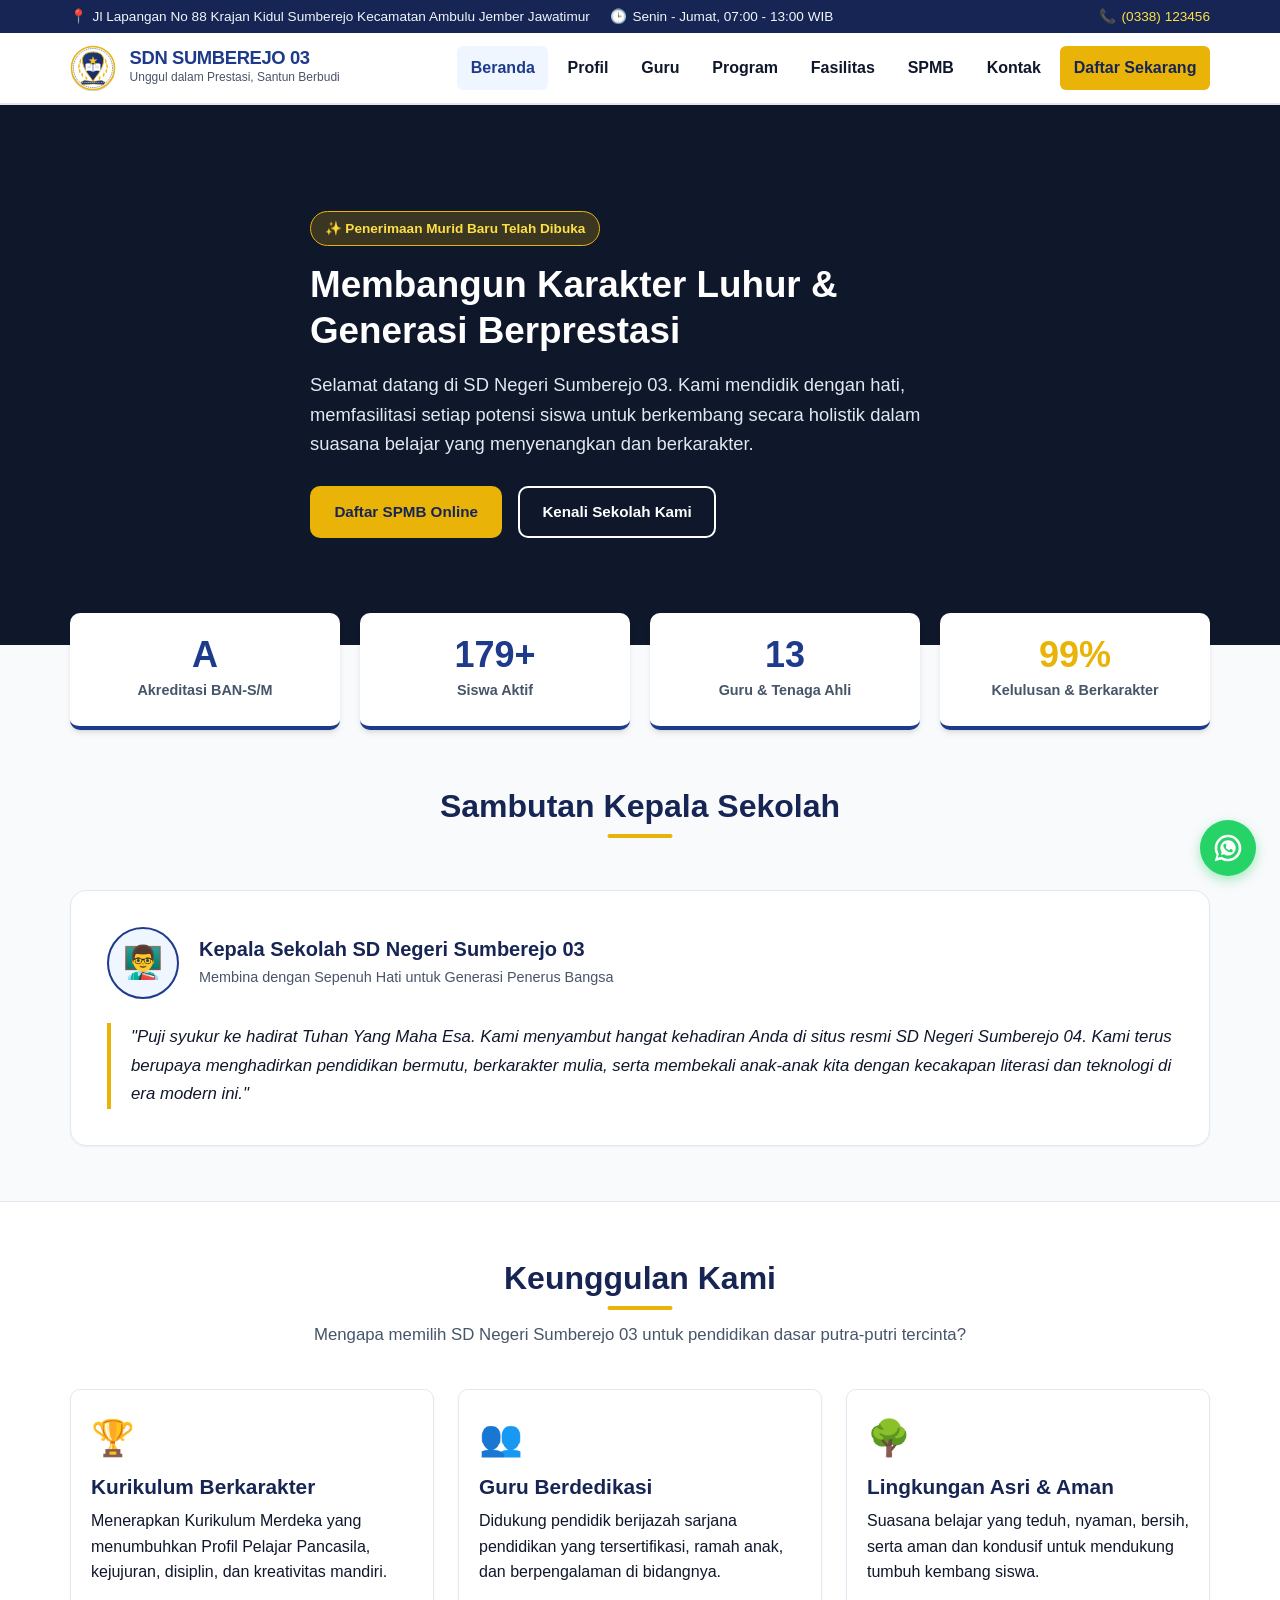
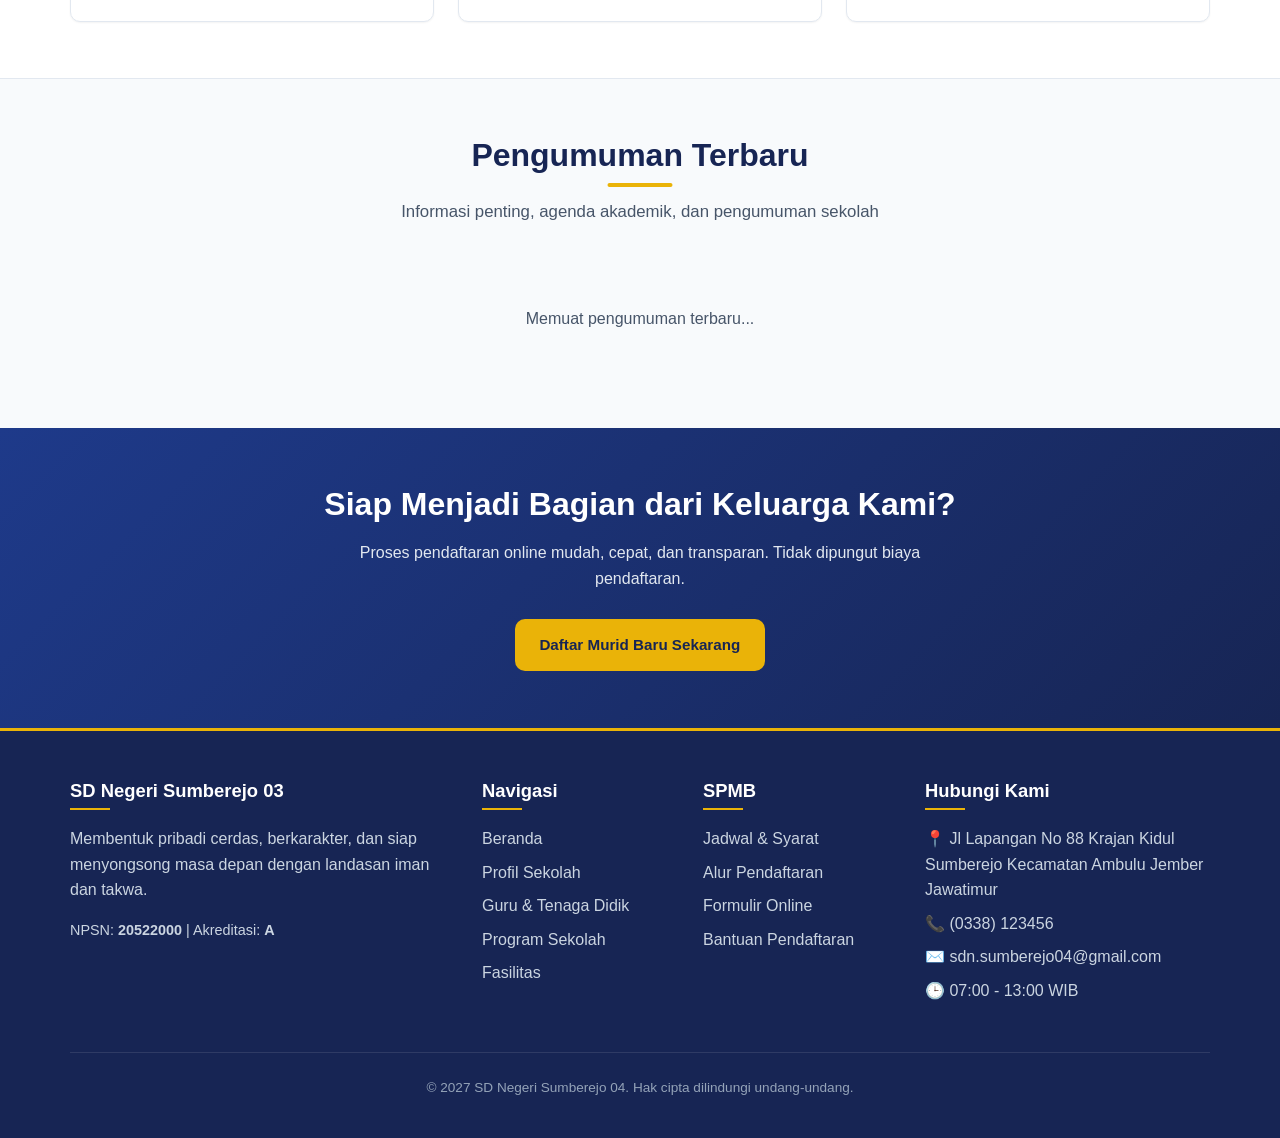
==== commit b55c7d56: "revert: kembalikan desain website ke tampilan semula" ====
--- a/index.html
+++ b/index.html
@@ -56,281 +56,111 @@
   </header>
 
   <main>
-    <!-- Hero Banner Modern Split (Gaya Anaverse) dengan Video Opening Frame Membulat -->
-    <section class="hero-anaverse">
-      <div class="container">
-        <div class="hero-split-grid">
-          <div class="hero-info-col">
-            <div class="hero-pill-badge">
-              <span>💙</span> Pendidikan Berkualitas &amp; Berkarakter
-            </div>
-            <h1>Pendidikan Terbaik untuk <span class="text-highlight">Masa Depan</span> Anak Anda</h1>
-            <p>Selamat datang di <span data-config="namaSekolah">SD Negeri Sumberejo 04</span>. Kami mendidik dengan hati, memfasilitasi setiap potensi siswa untuk berkembang secara holistik dalam suasana belajar yang menyenangkan dan berkarakter mulia.</p>
-            <div class="hero-actions">
-              <a href="profil.html" class="btn btn-primary">Kenali Sekolah Kami &rarr;</a>
-              <a href="daftar.html" class="btn btn-outline">Daftar SPMB Online 📋</a>
-            </div>
-          </div>
-
-          <div class="hero-media-col">
-            <div class="hero-video-frame">
-              <video autoplay muted loop playsinline id="heroBgVideo">
-                <source src="assets/video/opening.mp4" type="video/mp4">
-              </video>
-              <div class="hero-video-badge">
-                <span>🏫</span> <span data-config="namaSekolah">SDN SUMBEREJO 04</span>
-              </div>
-            </div>
-          </div>
-        </div>
-      </div>
-    </section>
-
-    <!-- Floating Horizontal Stat Pill Bar (4 Metrik dengan Lingkaran Biru Lembut) -->
-    <div class="container stat-pill-container">
-      <div class="stat-pill-bar">
-        <div class="stat-pill-item">
-          <div class="stat-pill-icon">👨‍🏫</div>
-          <div class="stat-pill-data">
-            <span class="stat-pill-number" data-config="jumlahGuru">14+</span>
-            <span class="stat-pill-label">Guru &amp; Tenaga Ahli</span>
-          </div>
-        </div>
-        <div class="stat-pill-item">
-          <div class="stat-pill-icon">🎒</div>
-          <div class="stat-pill-data">
-            <span class="stat-pill-number" data-config="jumlahSiswa">180+</span>
-            <span class="stat-pill-label">Siswa Aktif</span>
-          </div>
-        </div>
-        <div class="stat-pill-item">
-          <div class="stat-pill-icon">🏆</div>
-          <div class="stat-pill-data">
-            <span class="stat-pill-number" data-config="akreditasi">A</span>
-            <span class="stat-pill-label">Akreditasi BAN-S/M</span>
-          </div>
-        </div>
-        <div class="stat-pill-item">
-          <div class="stat-pill-icon">⭐</div>
-          <div class="stat-pill-data">
-            <span class="stat-pill-number" style="color: var(--primary);">100%</span>
-            <span class="stat-pill-label">Kelulusan &amp; Karakter</span>
-          </div>
-        </div>
-      </div>
-    </div>
-
-    <!-- Seksi Tentang Kami (Profil & Sambutan Kepala Sekolah) -->
-    <section class="section" id="tentang">
-      <div class="container">
-        <div class="anaverse-about-grid">
-          <div class="about-visual-col">
-            <div class="about-visual-box">
-              <div style="display: flex; flex-direction: column; align-items: center; justify-content: center; height: 100%; color: #ffffff; padding: 2rem; text-align: center; background: linear-gradient(135deg, #1e3a8a 0%, #2563eb 100%); width: 100%;">
-                <div style="font-size: 4rem; margin-bottom: 0.75rem;">🏫</div>
-                <h3 style="color: #ffffff; margin-bottom: 0.5rem; font-size: 1.5rem;" data-config="namaSekolah">SDN SUMBEREJO 04</h3>
-                <p style="color: #bfdbfe; font-size: 0.95rem; margin: 0; max-width: 320px;">Unggul dalam Prestasi Akademik, Santun dalam Budi Pekerti</p>
-              </div>
-            </div>
-          </div>
-
-          <div class="about-content-col">
-            <div class="badge-pill">Tentang Kami ℹ️</div>
-            <h2 style="font-size: 2.3rem; margin-bottom: 1rem; color: #0f172a; line-height: 1.25;">SD Negeri Sumberejo 04 Untuk Generasi Unggul</h2>
-            <blockquote style="font-size: 1.05rem; line-height: 1.7; color: #475569; border-left: 4px solid var(--primary); padding-left: 1.25rem; margin-bottom: 1.5rem; font-style: italic;" data-config="sambutanKepsek">
-              "Puji syukur ke hadirat Tuhan Yang Maha Esa. Kami mendidik dengan sepenuh hati demi mencetak generasi cerdas, berkarakter mulia, serta siap menyongsong masa depan di era digital."
-            </blockquote>
-
-            <div class="mini-features-grid">
-              <div class="mini-feature-item">
-                <div class="mini-feature-icon">🕒</div>
-                <div>
-                  <h4>Pembelajaran Aktif</h4>
-                  <p>Metode belajar interaktif dan Kurikulum Merdeka yang menyenangkan.</p>
-                </div>
-              </div>
-              <div class="mini-feature-item">
-                <div class="mini-feature-icon">👨‍🏫</div>
-                <div>
-                  <h4>Guru Profesional</h4>
-                  <p>Tenaga pendidik tersertifikasi, ramah, dan berdedikasi tinggi.</p>
-                </div>
-              </div>
-              <div class="mini-feature-item">
-                <div class="mini-feature-icon">🏫</div>
-                <div>
-                  <h4>Fasilitas Lengkap</h4>
-                  <p>Sarana kelas nyaman, lab komputer, perpustakaan, dan area olahraga.</p>
-                </div>
-              </div>
-              <div class="mini-feature-item">
-                <div class="mini-feature-icon">🌟</div>
-                <div>
-                  <h4>Karakter &amp; Religi</h4>
-                  <p>Pembiasaan sholat berjamaah, doa bersama, dan santun budi pekerti.</p>
-                </div>
-              </div>
-            </div>
-          </div>
-        </div>
-      </div>
-    </section>
-
-    <!-- Seksi Program Unggulan Sekolah (6 Card Grid Anaverse) -->
-    <section class="section" style="background-color: #f8fafc; border-top: 1px solid #e2e8f0; border-bottom: 1px solid #e2e8f0;">
-      <div class="container">
-        <div class="section-top-flex">
-          <div>
-            <div class="badge-pill">Layanan Kami 🎯</div>
-            <h2>Program Unggulan Sekolah</h2>
-          </div>
-          <a href="program.html" class="section-view-all">Lihat Semua Program &rarr;</a>
-        </div>
-
-        <div class="program-grid-anaverse">
-          <div class="program-card-anaverse">
-            <div class="program-card-banner"></div>
-            <div class="program-card-icon">📘</div>
-            <h3 class="program-card-title">Kurikulum Merdeka</h3>
-            <p class="program-card-desc">Fokus pada bakat &amp; minat siswa mandiri.</p>
-          </div>
-          <div class="program-card-anaverse">
-            <div class="program-card-banner"></div>
-            <div class="program-card-icon">🏕️</div>
-            <h3 class="program-card-title">Pramuka &amp; Karakter</h3>
-            <p class="program-card-desc">Kedisiplinan, kemandirian, dan kepemimpinan.</p>
-          </div>
-          <div class="program-card-anaverse">
-            <div class="program-card-banner"></div>
-            <div class="program-card-icon">💡</div>
-            <h3 class="program-card-title">Literasi &amp; Numerasi</h3>
-            <p class="program-card-desc">Penguatan membaca, sains, dan daya nalar.</p>
-          </div>
-          <div class="program-card-anaverse">
-            <div class="program-card-banner"></div>
-            <div class="program-card-icon">🕌</div>
-            <h3 class="program-card-title">Sholat &amp; Tahfidz</h3>
-            <p class="program-card-desc">Pembinaan ibadah dan akhlak islami sejak dini.</p>
-          </div>
-          <div class="program-card-anaverse">
-            <div class="program-card-banner"></div>
-            <div class="program-card-icon">💻</div>
-            <h3 class="program-card-title">Kelas Digital &amp; TIK</h3>
-            <p class="program-card-desc">Pengenalan komputer &amp; literasi teknologi.</p>
-          </div>
-          <div class="program-card-anaverse">
-            <div class="program-card-banner"></div>
-            <div class="program-card-icon">🤝</div>
-            <h3 class="program-card-title">Bimbingan Ramah</h3>
-            <p class="program-card-desc">Layanan konseling ramah anak &amp; peduli bakat.</p>
-          </div>
-        </div>
-      </div>
-    </section>
-
-    <!-- Seksi Dewan Pendidik (Gaya Dokter Spesialis Anaverse) -->
+    <!-- Hero Banner dengan Latar Video Opening -->
+    <section class="hero hero-with-video">
+      <div class="hero-video-wrapper">
+        <video autoplay muted loop playsinline class="hero-video-element" id="heroBgVideo">
+          <source src="assets/video/opening.mp4" type="video/mp4">
+        </video>
+        <div class="hero-video-overlay"></div>
+      </div>
+      <div class="container hero-content">
+        <div class="hero-badge">✨ Penerimaan Murid Baru Telah Dibuka</div>
+        <h1>Membangun Karakter Luhur & Generasi Berprestasi</h1>
+        <p>Selamat datang di <span data-config="namaSekolah">SD Negeri Sumberejo 03</span>. Kami mendidik dengan hati, memfasilitasi setiap potensi siswa untuk berkembang secara holistik dalam suasana belajar yang menyenangkan dan berkarakter.</p>
+        <div class="hero-actions">
+          <a href="daftar.html" class="btn btn-secondary">Daftar SPMB Online</a>
+          <a href="profil.html" class="btn btn-outline">Kenali Sekolah Kami</a>
+        </div>
+      </div>
+    </section>
+
+    <!-- Statistik Sekolah -->
+    <section class="container">
+      <div class="stats-grid">
+        <div class="stat-card">
+          <div class="stat-number" data-config="akreditasi">A</div>
+          <div class="stat-label">Akreditasi BAN-S/M</div>
+        </div>
+        <div class="stat-card">
+          <div class="stat-number" data-config="jumlahSiswa">180+</div>
+          <div class="stat-label">Siswa Aktif</div>
+        </div>
+        <div class="stat-card">
+          <div class="stat-number" data-config="jumlahGuru">14</div>
+          <div class="stat-label">Guru & Tenaga Ahli</div>
+        </div>
+        <div class="stat-card">
+          <div class="stat-number" style="color: var(--secondary);">100%</div>
+          <div class="stat-label">Kelulusan & Berkarakter</div>
+        </div>
+      </div>
+    </section>
+
+    <!-- Sambutan Kepala Sekolah -->
     <section class="section">
       <div class="container">
-        <div class="teacher-section-anaverse">
-          <div class="teacher-intro-col">
-            <div class="badge-pill">Pendidik Kami 👨‍🏫</div>
-            <h2>Guru Berdedikasi &amp; Berpengalaman</h2>
-            <p>Tim pendidik kami siap membimbing putra-putri Anda dengan penuh kasih, keteladanan, dan kompetensi profesional di bidangnya.</p>
-            <a href="guru.html" class="btn btn-primary">Lihat Semua Guru &rarr;</a>
-          </div>
-
-          <div class="teacher-grid-anaverse" id="homeGuruContainer">
-            <!-- Diisi otomatis oleh JavaScript dari Cache / Server -->
-            <div class="teacher-card-anaverse">
-              <div class="teacher-card-photo-box" style="background: linear-gradient(135deg, #1e3a8a 0%, #2563eb 100%); color: #ffffff;">
-                <div style="font-size: 3.5rem; font-weight: 800;">R</div>
-              </div>
-              <div class="teacher-card-info">
-                <h4 class="teacher-card-name">Reza Fahlevi, S.Pd</h4>
-                <span class="teacher-card-role">Operator &amp; Guru TIK</span>
-                <span class="teacher-rating-badge">⭐ 4.9</span>
-              </div>
-            </div>
-            <div class="teacher-card-anaverse">
-              <div class="teacher-card-photo-box" style="background: linear-gradient(135deg, #0284c7 0%, #38bdf8 100%); color: #ffffff;">
-                <div style="font-size: 3.5rem; font-weight: 800;">S</div>
-              </div>
-              <div class="teacher-card-info">
-                <h4 class="teacher-card-name">Siti Aminah, S.Pd.SD</h4>
-                <span class="teacher-card-role">Guru Kelas Rendah</span>
-                <span class="teacher-rating-badge">⭐ 4.9</span>
-              </div>
-            </div>
-            <div class="teacher-card-anaverse">
-              <div class="teacher-card-photo-box" style="background: linear-gradient(135deg, #16a34a 0%, #4ade80 100%); color: #ffffff;">
-                <div style="font-size: 3.5rem; font-weight: 800;">B</div>
-              </div>
-              <div class="teacher-card-info">
-                <h4 class="teacher-card-name">Budi Santoso, S.Pd</h4>
-                <span class="teacher-card-role">Guru PJOK</span>
-                <span class="teacher-rating-badge">⭐ 4.8</span>
-              </div>
-            </div>
-            <div class="teacher-card-anaverse">
-              <div class="teacher-card-photo-box" style="background: linear-gradient(135deg, #7c3aed 0%, #a855f7 100%); color: #ffffff;">
-                <div style="font-size: 3.5rem; font-weight: 800;">M</div>
-              </div>
-              <div class="teacher-card-info">
-                <h4 class="teacher-card-name">Meli Agustina, S.Pd.I</h4>
-                <span class="teacher-card-role">Guru PAI</span>
-                <span class="teacher-rating-badge">⭐ 4.9</span>
-              </div>
-            </div>
-          </div>
-        </div>
-      </div>
-    </section>
-
-    <!-- Seksi Fasilitas Modern (Kontainer Navy Mewah Anaverse) -->
-    <div class="container">
-      <div class="navy-facility-wrapper">
-        <div class="navy-facility-header">
-          <h2>Fasilitas Modern untuk Belajar Nyaman</h2>
-          <p>Sarana dan prasarana lengkap dan terawat untuk mendukung kenyamanan, keamanan, dan prestasi maksimal setiap peserta didik.</p>
-        </div>
-
-        <div class="navy-facility-grid">
-          <div class="navy-facility-card">
-            <div class="navy-facility-img">🏫</div>
-            <div class="navy-facility-name">Ruang Kelas Digital</div>
-          </div>
-          <div class="navy-facility-card">
-            <div class="navy-facility-img">💻</div>
-            <div class="navy-facility-name">Lab Komputer &amp; TIK</div>
-          </div>
-          <div class="navy-facility-card">
-            <div class="navy-facility-img">📚</div>
-            <div class="navy-facility-name">Perpustakaan Lengkap</div>
-          </div>
-          <div class="navy-facility-card">
-            <div class="navy-facility-img">⚽</div>
-            <div class="navy-facility-name">Lapangan Olahraga</div>
-          </div>
-          <div class="navy-facility-card">
-            <div class="navy-facility-img">🏥</div>
-            <div class="navy-facility-name">UKS &amp; Ramah Anak</div>
-          </div>
-        </div>
-      </div>
-    </div>
-
-    <!-- Seksi Pengumuman & Berita Terbaru (Gaya Card Anaverse) -->
+        <div class="section-header">
+          <h2 class="section-title">Sambutan Kepala Sekolah</h2>
+        </div>
+        <div style="background: #ffffff; padding: 2.25rem; border-radius: var(--radius-lg); border: 1px solid var(--border-color); box-shadow: var(--shadow-sm); display: flex; flex-direction: column; gap: 1.5rem;">
+          <div style="display: flex; align-items: center; gap: 1.25rem; flex-wrap: wrap;">
+            <div style="width: 72px; height: 72px; border-radius: 50%; background: var(--primary-light); display: flex; align-items: center; justify-content: center; font-size: 2rem; border: 2px solid var(--primary);">
+              👨‍🏫
+            </div>
+            <div>
+              <h3 style="margin-bottom: 0.2rem; font-size: 1.25rem;">Kepala Sekolah <span data-config="namaSekolah">SD Negeri Sumberejo 03</span></h3>
+              <p style="margin: 0; color: var(--text-muted); font-size: 0.9rem;">Membina dengan Sepenuh Hati untuk Generasi Penerus Bangsa</p>
+            </div>
+          </div>
+          <blockquote style="font-size: 1.05rem; line-height: 1.7; color: var(--text-main); border-left: 4px solid var(--secondary); padding-left: 1.25rem; font-style: italic;" data-config="sambutanKepsek">
+            "Puji syukur ke hadirat Tuhan Yang Maha Esa. Kami menyambut hangat kehadiran Anda di situs resmi SD Negeri Sumberejo 04. Kami terus berupaya menghadirkan pendidikan bermutu, berkarakter mulia, serta membekali anak-anak kita dengan kecakapan literasi dan teknologi di era modern ini."
+          </blockquote>
+        </div>
+      </div>
+    </section>
+
+    <!-- Keunggulan Sekolah -->
+    <section class="section section-alt">
+      <div class="container">
+        <div class="section-header">
+          <h2 class="section-title">Keunggulan Kami</h2>
+          <p class="section-subtitle">Mengapa memilih <span data-config="namaSekolah">SD Negeri Sumberejo 03</span> untuk pendidikan dasar putra-putri tercinta?</p>
+        </div>
+        <div class="card-grid tri-col">
+          <div class="card">
+            <div class="card-body">
+              <div style="font-size: 2.2rem; margin-bottom: 0.5rem;">🏆</div>
+              <h3 class="card-title">Kurikulum Berkarakter</h3>
+              <p>Menerapkan Kurikulum Merdeka yang menumbuhkan Profil Pelajar Pancasila, kejujuran, disiplin, dan kreativitas mandiri.</p>
+            </div>
+          </div>
+          <div class="card">
+            <div class="card-body">
+              <div style="font-size: 2.2rem; margin-bottom: 0.5rem;">👥</div>
+              <h3 class="card-title">Guru Berdedikasi</h3>
+              <p>Didukung pendidik berijazah sarjana pendidikan yang tersertifikasi, ramah anak, dan berpengalaman di bidangnya.</p>
+            </div>
+          </div>
+          <div class="card">
+            <div class="card-body">
+              <div style="font-size: 2.2rem; margin-bottom: 0.5rem;">🌳</div>
+              <h3 class="card-title">Lingkungan Asri & Aman</h3>
+              <p>Suasana belajar yang teduh, nyaman, bersih, serta aman dan kondusif untuk mendukung tumbuh kembang siswa.</p>
+            </div>
+          </div>
+        </div>
+      </div>
+    </section>
+
+    <!-- Pengumuman Terbaru -->
     <section class="section">
       <div class="container">
-        <div class="section-top-flex">
-          <div>
-            <div class="badge-pill">Informasi Terkini 📢</div>
-            <h2>Pengumuman &amp; Berita Sekolah</h2>
-          </div>
-          <a href="#pengumumanContainer" class="section-view-all">Lihat Semua Pengumuman &rarr;</a>
-        </div>
-
-        <div class="news-grid-anaverse" id="pengumumanContainer">
+        <div class="section-header">
+          <h2 class="section-title">Pengumuman Terbaru</h2>
+          <p class="section-subtitle">Informasi penting, agenda akademik, dan pengumuman sekolah</p>
+        </div>
+        <div class="card-grid tri-col" id="pengumumanContainer">
           <div style="grid-column: 1/-1; text-align: center; color: var(--text-muted); padding: 2.5rem;">
             Memuat pengumuman terbaru...
           </div>
@@ -338,35 +168,14 @@
       </div>
     </section>
 
-    <!-- Seksi Banner Call-to-Action Modern (Gaya Anaverse "Butuh Bantuan") -->
-    <div class="container">
-      <div class="cta-banner-anaverse">
-        <div class="cta-info-col">
-          <h2>Siap Menjadi Bagian dari Keluarga Kami?</h2>
-          <p>Penerimaan Murid Baru (SPMB) telah dibuka. Kami siap melayani konsultasi pendaftaran online &amp; offline demi masa depan putra-putri Anda tercinta.</p>
-          <div class="cta-badges-row">
-            <span class="cta-badge-item">🕒 Layanan 07:00 - 13:00 WIB</span>
-            <span class="cta-badge-item">🎓 Bebas Biaya Pendaftaran</span>
-            <span class="cta-badge-item">🏫 Kuota Terbatas</span>
-          </div>
-        </div>
-
-        <div class="cta-card-col">
-          <div class="cta-card-white">
-            <div class="cta-card-header">
-              <div class="cta-card-icon">📞</div>
-              <div>
-                <div class="cta-card-title">Hubungi Kami Langsung</div>
-                <a href="tel:0338123456" class="cta-card-phone" data-config="telepon">(0338) 123456</a>
-              </div>
-            </div>
-            <a href="https://wa.me/6281234567890" class="btn btn-primary" data-config="whatsapp" style="width: 100%;">
-              Konsultasi WhatsApp &rarr;
-            </a>
-          </div>
-        </div>
-      </div>
-    </div>
+    <!-- Banner Call to Action SPMB -->
+    <section class="section" style="background: linear-gradient(135deg, var(--primary) 0%, var(--primary-dark) 100%); color: #ffffff; text-align: center;">
+      <div class="container">
+        <h2 style="color: #ffffff; margin-bottom: 1rem;">Siap Menjadi Bagian dari Keluarga Kami?</h2>
+        <p style="color: #e2e8f0; max-width: 600px; margin: 0 auto 1.75rem;">Proses pendaftaran online mudah, cepat, dan transparan. Tidak dipungut biaya pendaftaran.</p>
+        <a href="daftar.html" class="btn btn-secondary">Daftar Murid Baru Sekarang</a>
+      </div>
+    </section>
   </main>
 
   <!-- Tombol WhatsApp Mengambang -->
--- a/assets/css/style.css
+++ b/assets/css/style.css
@@ -5,18 +5,16 @@
    ========================================================================== */
 
 :root {
-  --primary: #1d4ed8;          /* Royal Blue modern Anaverse */
+  --primary: #1e3a8a;          /* Deep Navy Blue */
   --primary-hover: #1e40af;
-  --primary-dark: #0f172a;     /* Deep Slate / Dark Navy */
-  --primary-light: #eff6ff;    /* Soft Ice Blue */
-  --primary-soft: #dbeafe;     /* Pill Badge Tint */
-  --secondary: #2563eb;        /* Vibrant Active Blue */
-  --secondary-hover: #1d4ed8;
-  --secondary-light: #f0fdf4;
-  --accent-gold: #f59e0b;      /* Golden Star & Accents */
+  --primary-dark: #172554;
+  --primary-light: #eff6ff;
+  --secondary: #eab308;        /* Kuning Emas */
+  --secondary-hover: #ca8a04;
+  --secondary-light: #fefce8;
 
   --text-main: #0f172a;        /* Slate 900 */
-  --text-muted: #64748b;       /* Slate 500 */
+  --text-muted: #475569;       /* Slate 600 */
   --text-light: #94a3b8;       /* Slate 400 */
   --bg-page: #f8fafc;          /* Slate 50 */
   --bg-card: #ffffff;
@@ -29,15 +27,12 @@
   --danger: #dc2626;
   --danger-bg: #fef2f2;
 
-  --shadow-sm: 0 1px 3px 0 rgb(0 0 0 / 0.05);
-  --shadow-md: 0 4px 14px -2px rgba(15, 23, 42, 0.08);
-  --shadow-lg: 0 12px 30px -4px rgba(15, 23, 42, 0.12);
-  --shadow-pill: 0 10px 30px rgba(0, 0, 0, 0.06);
-  --radius-sm: 8px;
-  --radius-md: 14px;
-  --radius-lg: 20px;
-  --radius-xl: 28px;
-  --radius-pill: 9999px;
+  --shadow-sm: 0 1px 2px 0 rgb(0 0 0 / 0.05);
+  --shadow-md: 0 4px 6px -1px rgb(0 0 0 / 0.1), 0 2px 4px -2px rgb(0 0 0 / 0.1);
+  --shadow-lg: 0 10px 15px -3px rgb(0 0 0 / 0.1), 0 4px 6px -4px rgb(0 0 0 / 0.1);
+  --radius-sm: 6px;
+  --radius-md: 10px;
+  --radius-lg: 16px;
   --font-family: -apple-system, BlinkMacSystemFont, "Segoe UI", Roboto, "Helvetica Neue", Arial, sans-serif;
   --transition: all 0.25s ease-in-out;
 }
@@ -217,43 +212,30 @@
 
 .nav-link {
   display: block;
-  padding: 0.6rem 0.95rem;
+  padding: 0.6rem 0.85rem;
   font-weight: 600;
   color: var(--text-main);
-  border-radius: var(--radius-pill);
-  position: relative;
-  transition: var(--transition);
-}
-
-.nav-link:hover {
+  border-radius: var(--radius-sm);
+}
+
+.nav-link:hover, .nav-link.active {
   background-color: var(--primary-light);
   color: var(--primary);
 }
 
-.nav-link.active {
-  color: var(--primary);
-  background-color: var(--primary-light);
-}
-
 .nav-cta {
-  background-color: var(--primary) !important;
-  color: #ffffff !important;
+  background-color: var(--secondary);
+  color: var(--primary-dark) !important;
   font-weight: 700;
   text-align: center;
-  border-radius: var(--radius-pill);
-  padding: 0.6rem 1.35rem !important;
-  box-shadow: 0 4px 14px rgba(29, 78, 216, 0.28);
-  transition: transform 0.2s ease, box-shadow 0.2s ease, background-color 0.2s ease;
 }
 
 .nav-cta:hover {
-  background-color: var(--primary-hover) !important;
+  background-color: var(--secondary-hover);
   color: #ffffff !important;
-  transform: translateY(-2px);
-  box-shadow: 0 8px 20px rgba(29, 78, 216, 0.35);
-}
-
-/* Banner / Hero Section Klasik & Modern */
+}
+
+/* Banner / Hero Section */
 .hero {
   background: linear-gradient(135deg, var(--primary) 0%, var(--primary-dark) 100%);
   color: #ffffff;
@@ -262,110 +244,27 @@
   overflow: hidden;
 }
 
-/* ==========================================================================
-   DESAIN HERO MODERN SPLIT (GAYA RUMAH SAKIT ANAVESE)
-   Latar Lembut Bersih, 2 Kolom, Frame Video Membulat R28, Floating Pill Badges
-   ========================================================================== */
-.hero-anaverse {
-  background: linear-gradient(180deg, #eef5ff 0%, #f6f9fe 60%, #ffffff 100%);
-  color: var(--text-main);
-  padding: 4.5rem 0 5.5rem;
-  position: relative;
+/* Hero dengan Video Opening Logo Widescreen */
+.hero-with-video {
+  min-height: 540px;
+  display: flex;
+  align-items: center;
+  background-color: var(--primary-dark);
+  padding: 5rem 0;
+}
+
+.hero-video-wrapper {
+  position: absolute;
+  top: 0;
+  left: 0;
+  width: 100%;
+  height: 100%;
   overflow: hidden;
-}
-
-.hero-anaverse::before {
-  content: "";
-  position: absolute;
-  top: -120px;
-  right: -120px;
-  width: 480px;
-  height: 480px;
-  border-radius: 50%;
-  background: radial-gradient(circle, rgba(37, 99, 235, 0.12) 0%, rgba(255, 255, 255, 0) 70%);
-  pointer-events: none;
-}
-
-.hero-split-grid {
-  display: grid;
-  grid-template-columns: 1fr;
-  gap: 2.75rem;
-  align-items: center;
-}
-
-@media (min-width: 992px) {
-  .hero-split-grid {
-    grid-template-columns: 1.15fr 0.95fr;
-    gap: 3.5rem;
-  }
-}
-
-.hero-pill-badge {
-  display: inline-flex;
-  align-items: center;
-  gap: 0.5rem;
-  background: #dbeafe;
-  border: 1px solid #bfdbfe;
-  color: var(--primary);
-  padding: 0.45rem 1.15rem;
-  border-radius: var(--radius-pill);
-  font-size: 0.88rem;
-  font-weight: 700;
-  margin-bottom: 1.25rem;
-  box-shadow: 0 2px 8px rgba(29, 78, 216, 0.08);
-}
-
-.hero-anaverse h1 {
-  font-size: 2.35rem;
-  line-height: 1.22;
-  color: #0f172a;
-  font-weight: 800;
-  letter-spacing: -0.025em;
-  margin-bottom: 1.25rem;
-}
-
-@media (min-width: 768px) {
-  .hero-anaverse h1 {
-    font-size: 3.1rem;
-  }
-}
-
-.hero-anaverse h1 .text-highlight {
-  color: var(--primary);
-  position: relative;
-  display: inline-block;
-}
-
-.hero-anaverse p {
-  font-size: 1.12rem;
-  line-height: 1.7;
-  color: #475569;
-  max-width: 580px;
-  margin-bottom: 2rem;
-}
-
-.hero-actions {
-  display: flex;
-  gap: 1rem;
-  flex-wrap: wrap;
-  align-items: center;
-}
-
-/* Frame Video Membulat R28 dengan Border Putih & Bayangan Halus */
-.hero-video-frame {
-  position: relative;
-  border-radius: 28px;
-  overflow: hidden;
-  box-shadow: 0 20px 45px -10px rgba(29, 78, 216, 0.2), 0 10px 20px -5px rgba(0, 0, 0, 0.04);
-  border: 6px solid #ffffff;
+  z-index: 1;
   background: #0f172a;
-  aspect-ratio: 16 / 10.5;
-  display: flex;
-  align-items: center;
-  justify-content: center;
-}
-
-.hero-video-frame video {
+}
+
+.hero-video-element {
   width: 100%;
   height: 100%;
   object-fit: cover;
@@ -373,78 +272,114 @@
   display: block;
 }
 
-.hero-video-badge {
+/* Gradien Transparan Sinematik: Teks di Kiri Sangat Terbaca & Video Emas di Kanan Terang Maksimal */
+.hero-video-overlay {
   position: absolute;
-  top: 16px;
-  right: 16px;
-  background: rgba(255, 255, 255, 0.95);
-  backdrop-filter: blur(8px);
-  padding: 0.5rem 1rem;
-  border-radius: var(--radius-pill);
-  display: flex;
+  top: 0;
+  left: 0;
+  width: 100%;
+  height: 100%;
+  background: linear-gradient(
+    90deg,
+    rgba(15, 23, 42, 0.92) 0%,
+    rgba(15, 23, 42, 0.72) 38%,
+    rgba(15, 23, 42, 0.25) 68%,
+    rgba(15, 23, 42, 0.1) 100%
+  );
+  pointer-events: none;
+}
+
+.hero-content {
+  position: relative;
+  z-index: 2;
+  max-width: 700px;
+}
+
+.hero::after {
+  content: "";
+  position: absolute;
+  bottom: 0;
+  left: 0;
+  right: 0;
+  height: 6px;
+  background: var(--secondary);
+}
+
+.hero h1 {
+  color: #ffffff;
+  font-size: 2.3rem;
+  margin-bottom: 1rem;
+}
+
+.hero p {
+  font-size: 1.15rem;
+  color: #e2e8f0;
+  max-width: 650px;
+  margin-bottom: 1.75rem;
+}
+
+.hero-actions {
+  display: flex;
+  gap: 1rem;
+  flex-wrap: wrap;
+}
+
+.hero-badge {
+  display: inline-flex;
   align-items: center;
   gap: 0.5rem;
-  font-size: 0.8rem;
-  font-weight: 700;
-  color: var(--primary);
-  box-shadow: 0 4px 15px rgba(0, 0, 0, 0.12);
-  z-index: 2;
-}
-
-/* Tombol Komponen Pill Sleek */
+  background: rgba(234, 179, 8, 0.2);
+  border: 1px solid var(--secondary);
+  color: #fde047;
+  padding: 0.35rem 0.85rem;
+  border-radius: 999px;
+  font-size: 0.85rem;
+  font-weight: 600;
+  margin-bottom: 1rem;
+}
+
+/* Tombol Komponen */
 .btn {
   display: inline-flex;
   align-items: center;
   justify-content: center;
-  gap: 0.55rem;
+  gap: 0.5rem;
   font-weight: 600;
-  padding: 0.82rem 1.85rem;
-  border-radius: var(--radius-pill);
+  padding: 0.75rem 1.4rem;
+  border-radius: var(--radius-md);
   border: 2px solid transparent;
   cursor: pointer;
-  transition: all 0.3s cubic-bezier(0.16, 1, 0.3, 1);
+  transition: var(--transition);
   font-size: 0.95rem;
   text-align: center;
-  text-decoration: none;
 }
 
 .btn-primary {
   background-color: var(--primary);
   color: #ffffff;
-  box-shadow: 0 6px 20px -2px rgba(29, 78, 216, 0.38);
-}
-
+}
 .btn-primary:hover {
   background-color: var(--primary-hover);
   color: #ffffff;
-  transform: translateY(-2px);
-  box-shadow: 0 10px 24px -2px rgba(29, 78, 216, 0.45);
 }
 
 .btn-secondary {
-  background-color: var(--primary);
+  background-color: var(--secondary);
+  color: var(--primary-dark);
+}
+.btn-secondary:hover {
+  background-color: var(--secondary-hover);
   color: #ffffff;
-  box-shadow: 0 6px 20px -2px rgba(29, 78, 216, 0.38);
-}
-
-.btn-secondary:hover {
-  background-color: var(--primary-hover);
+}
+
+.btn-outline {
+  background-color: transparent;
+  border-color: #ffffff;
   color: #ffffff;
-  transform: translateY(-2px);
-}
-
-.btn-outline {
+}
+.btn-outline:hover {
   background-color: #ffffff;
-  border-color: #bfdbfe;
   color: var(--primary);
-  box-shadow: 0 2px 8px rgba(0, 0, 0, 0.04);
-}
-
-.btn-outline:hover {
-  background-color: var(--primary-light);
-  border-color: var(--primary);
-  color: var(--primary-hover);
-  transform: translateY(-2px);
 }
 
 .btn-block {
@@ -456,86 +391,47 @@
   cursor: not-allowed;
 }
 
-/* ==========================================================================
-   FLOATING STAT PILL BAR (GAYA RUMAH SAKIT ANAVESE)
-   Pill Horizontal Melayang, 4 Metrik dengan Lingkaran Biru Lembut
-   ========================================================================== */
-.stat-pill-container {
-  margin-top: -3.5rem;
+/* Bagian / Section */
+.section {
+  padding: 3.5rem 0;
+}
+
+.section-alt {
+  background-color: #ffffff;
+  border-top: 1px solid var(--border-color);
+  border-bottom: 1px solid var(--border-color);
+}
+
+.section-header {
+  text-align: center;
+  max-width: 700px;
+  margin: 0 auto 2.5rem;
+}
+
+.section-title {
   position: relative;
-  z-index: 20;
-  padding: 0 1rem;
-}
-
-.stat-pill-bar {
-  background: #ffffff;
-  border-radius: var(--radius-pill);
-  box-shadow: 0 14px 35px rgba(15, 23, 42, 0.08), 0 4px 10px rgba(0, 0, 0, 0.02);
-  border: 1px solid #e2e8f0;
-  padding: 1.25rem 2.5rem;
-  display: flex;
-  align-items: center;
-  justify-content: space-around;
-  flex-wrap: wrap;
-  gap: 1.5rem;
-}
-
-@media (max-width: 768px) {
-  .stat-pill-bar {
-    border-radius: var(--radius-xl);
-    padding: 1.5rem 1.25rem;
-    display: grid;
-    grid-template-columns: repeat(2, 1fr);
-    gap: 1.25rem;
-  }
-}
-
-.stat-pill-item {
-  display: flex;
-  align-items: center;
-  gap: 1rem;
-}
-
-.stat-pill-icon {
-  width: 48px;
-  height: 48px;
-  border-radius: 50%;
-  background: #eff6ff;
-  border: 1px solid #dbeafe;
-  color: var(--primary);
-  display: flex;
-  align-items: center;
-  justify-content: center;
-  font-size: 1.25rem;
-  flex-shrink: 0;
-  transition: transform 0.3s ease;
-}
-
-.stat-pill-item:hover .stat-pill-icon {
-  transform: scale(1.1);
-  background: #dbeafe;
-}
-
-.stat-pill-data {
-  display: flex;
-  flex-direction: column;
-}
-
-.stat-pill-number {
-  font-size: 1.5rem;
-  font-weight: 800;
-  color: #0f172a;
-  line-height: 1.1;
-  letter-spacing: -0.02em;
-}
-
-.stat-pill-label {
-  font-size: 0.82rem;
-  color: #64748b;
-  font-weight: 600;
-}
-
-/* Stat Grid Lama (Fallback Kompatibilitas) */
+  display: inline-block;
+  padding-bottom: 0.75rem;
+}
+
+.section-title::after {
+  content: "";
+  position: absolute;
+  bottom: 0;
+  left: 50%;
+  transform: translateX(-50%);
+  width: 60px;
+  height: 4px;
+  background-color: var(--secondary);
+  border-radius: 2px;
+}
+
+.section-subtitle {
+  color: var(--text-muted);
+  font-size: 1.05rem;
+}
+
+/* Stat Bar */
 .stats-grid {
   display: grid;
   grid-template-columns: repeat(2, 1fr);
@@ -548,7 +444,7 @@
 .stat-card {
   background: #ffffff;
   padding: 1.5rem;
-  border-radius: var(--radius-lg);
+  border-radius: var(--radius-md);
   box-shadow: var(--shadow-md);
   text-align: center;
   border-bottom: 4px solid var(--primary);
@@ -566,614 +462,6 @@
   font-size: 0.9rem;
   color: var(--text-muted);
   font-weight: 600;
-}
-
-/* ==========================================================================
-   DESAIN SEKSI ANAVESE MODERN (TENTANG KAMI, PROGRAM, PENDIDIK, FASILITAS, CTA)
-   ========================================================================== */
-
-/* 1. Pill Badges */
-.badge-pill {
-  display: inline-flex;
-  align-items: center;
-  gap: 0.45rem;
-  padding: 0.42rem 1.15rem;
-  border-radius: var(--radius-pill);
-  font-size: 0.85rem;
-  font-weight: 700;
-  background: #dbeafe;
-  color: var(--primary);
-  border: 1px solid #bfdbfe;
-  margin-bottom: 0.95rem;
-}
-
-/* 2. Tentang Kami Modern */
-.anaverse-about-grid {
-  display: grid;
-  grid-template-columns: 1fr;
-  gap: 2.75rem;
-  align-items: center;
-}
-
-@media (min-width: 992px) {
-  .anaverse-about-grid {
-    grid-template-columns: 1fr 1.15fr;
-    gap: 4rem;
-  }
-}
-
-.about-visual-box {
-  position: relative;
-  border-radius: 28px;
-  overflow: hidden;
-  box-shadow: 0 20px 45px -10px rgba(15, 23, 42, 0.12);
-  border: 5px solid #ffffff;
-  aspect-ratio: 4 / 3.2;
-  background: linear-gradient(135deg, #1e3a8a 0%, #2563eb 100%);
-  display: flex;
-  align-items: center;
-  justify-content: center;
-}
-
-.about-visual-box img {
-  width: 100%;
-  height: 100%;
-  object-fit: cover;
-  display: block;
-}
-
-.mini-features-grid {
-  display: grid;
-  grid-template-columns: repeat(2, 1fr);
-  gap: 1.35rem;
-  margin-top: 2rem;
-}
-
-.mini-feature-item {
-  display: flex;
-  align-items: flex-start;
-  gap: 0.85rem;
-}
-
-.mini-feature-icon {
-  width: 44px;
-  height: 44px;
-  border-radius: 50%;
-  background: #eff6ff;
-  border: 1px solid #dbeafe;
-  color: var(--primary);
-  display: flex;
-  align-items: center;
-  justify-content: center;
-  font-size: 1.25rem;
-  flex-shrink: 0;
-}
-
-.mini-feature-item h4 {
-  font-size: 0.98rem;
-  font-weight: 700;
-  color: #0f172a;
-  margin-bottom: 0.2rem;
-}
-
-.mini-feature-item p {
-  font-size: 0.82rem;
-  color: #64748b;
-  margin: 0;
-  line-height: 1.45;
-}
-
-/* 3. Program Unggulan Sekolah (6 Card Grid) */
-.section-top-flex {
-  display: flex;
-  align-items: flex-end;
-  justify-content: space-between;
-  margin-bottom: 2.25rem;
-  flex-wrap: wrap;
-  gap: 1rem;
-}
-
-.section-top-flex h2 {
-  font-size: 2.1rem;
-  color: #0f172a;
-  margin: 0;
-  line-height: 1.2;
-}
-
-.section-view-all {
-  font-weight: 700;
-  font-size: 0.92rem;
-  color: var(--primary);
-  display: inline-flex;
-  align-items: center;
-  gap: 0.4rem;
-  transition: gap 0.2s ease, color 0.2s ease;
-  text-decoration: none;
-}
-
-.section-view-all:hover {
-  gap: 0.7rem;
-  color: var(--primary-hover);
-}
-
-.program-grid-anaverse {
-  display: grid;
-  grid-template-columns: repeat(2, 1fr);
-  gap: 1.25rem;
-}
-
-@media (min-width: 640px) {
-  .program-grid-anaverse {
-    grid-template-columns: repeat(3, 1fr);
-  }
-}
-
-@media (min-width: 1024px) {
-  .program-grid-anaverse {
-    grid-template-columns: repeat(6, 1fr);
-  }
-}
-
-.program-card-anaverse {
-  background: #ffffff;
-  border-radius: 20px;
-  border: 1px solid #e2e8f0;
-  overflow: hidden;
-  box-shadow: 0 4px 14px -2px rgba(15, 23, 42, 0.05);
-  transition: transform 0.35s cubic-bezier(0.16, 1, 0.3, 1), box-shadow 0.35s ease, border-color 0.3s ease;
-  display: flex;
-  flex-direction: column;
-  text-align: center;
-  padding-bottom: 1.35rem;
-}
-
-.program-card-anaverse:hover {
-  transform: translateY(-8px);
-  box-shadow: 0 16px 30px -8px rgba(29, 78, 216, 0.15);
-  border-color: #bfdbfe;
-}
-
-.program-card-banner {
-  height: 95px;
-  background: linear-gradient(135deg, #dbeafe 0%, #eff6ff 100%);
-  position: relative;
-  display: flex;
-  align-items: center;
-  justify-content: center;
-}
-
-.program-card-icon {
-  width: 52px;
-  height: 52px;
-  border-radius: 50%;
-  background: #ffffff;
-  box-shadow: 0 6px 16px rgba(29, 78, 216, 0.15);
-  border: 2px solid #eff6ff;
-  display: flex;
-  align-items: center;
-  justify-content: center;
-  font-size: 1.45rem;
-  margin: -26px auto 0.75rem;
-  position: relative;
-  z-index: 2;
-  transition: transform 0.3s ease;
-}
-
-.program-card-anaverse:hover .program-card-icon {
-  transform: scale(1.15) rotate(6deg);
-  background: #eff6ff;
-}
-
-.program-card-title {
-  font-size: 0.96rem;
-  font-weight: 700;
-  color: #0f172a;
-  margin: 0 0.5rem 0.25rem;
-  line-height: 1.3;
-}
-
-.program-card-desc {
-  font-size: 0.78rem;
-  color: #64748b;
-  margin: 0 0.75rem;
-  line-height: 1.4;
-}
-
-/* 4. Dewan Pendidik Showcase */
-.teacher-section-anaverse {
-  display: grid;
-  grid-template-columns: 1fr;
-  gap: 2.5rem;
-  align-items: center;
-}
-
-@media (min-width: 992px) {
-  .teacher-section-anaverse {
-    grid-template-columns: 320px 1fr;
-    gap: 3.5rem;
-  }
-}
-
-.teacher-intro-col h2 {
-  font-size: 2.2rem;
-  color: #0f172a;
-  line-height: 1.25;
-  margin-bottom: 1rem;
-}
-
-.teacher-intro-col p {
-  color: #64748b;
-  font-size: 1.05rem;
-  line-height: 1.65;
-  margin-bottom: 1.85rem;
-}
-
-.teacher-grid-anaverse {
-  display: grid;
-  grid-template-columns: repeat(auto-fit, minmax(180px, 1fr));
-  gap: 1.35rem;
-}
-
-@media (min-width: 768px) {
-  .teacher-grid-anaverse {
-    grid-template-columns: repeat(4, 1fr);
-  }
-}
-
-.teacher-card-anaverse {
-  background: #ffffff;
-  border-radius: 20px;
-  overflow: hidden;
-  border: 1px solid #e2e8f0;
-  box-shadow: 0 4px 16px -2px rgba(15, 23, 42, 0.06);
-  transition: transform 0.35s cubic-bezier(0.16, 1, 0.3, 1), box-shadow 0.35s ease;
-  display: flex;
-  flex-direction: column;
-}
-
-.teacher-card-anaverse:hover {
-  transform: translateY(-8px);
-  box-shadow: 0 18px 32px -8px rgba(29, 78, 216, 0.16);
-  border-color: #bfdbfe;
-}
-
-.teacher-card-photo-box {
-  width: 100%;
-  height: 220px;
-  background: #f1f5f9;
-  position: relative;
-  overflow: hidden;
-  display: flex;
-  align-items: center;
-  justify-content: center;
-}
-
-.teacher-card-photo-box img {
-  width: 100%;
-  height: 100%;
-  object-fit: cover;
-  object-position: top center;
-  display: block;
-}
-
-.teacher-card-info {
-  padding: 1.15rem 1rem 1.25rem;
-  text-align: center;
-  display: flex;
-  flex-direction: column;
-  align-items: center;
-  gap: 0.35rem;
-}
-
-.teacher-card-name {
-  font-size: 1.02rem;
-  font-weight: 700;
-  color: #0f172a;
-  margin: 0;
-  line-height: 1.25;
-}
-
-.teacher-card-role {
-  font-size: 0.8rem;
-  color: #64748b;
-  font-weight: 500;
-}
-
-.teacher-rating-badge {
-  display: inline-flex;
-  align-items: center;
-  gap: 0.3rem;
-  margin-top: 0.35rem;
-  font-size: 0.82rem;
-  font-weight: 700;
-  color: #d97706;
-}
-
-/* 5. Fasilitas Modern (Dark Navy Container) */
-.navy-facility-wrapper {
-  background: #0f172a;
-  border-radius: 28px;
-  padding: 3.5rem 2.5rem;
-  color: #ffffff;
-  margin: 3.5rem 0;
-  position: relative;
-  overflow: hidden;
-}
-
-.navy-facility-wrapper::after {
-  content: "";
-  position: absolute;
-  top: 0;
-  right: 0;
-  width: 350px;
-  height: 350px;
-  background: radial-gradient(circle, rgba(37, 99, 235, 0.22) 0%, transparent 70%);
-  pointer-events: none;
-}
-
-.navy-facility-header {
-  max-width: 650px;
-  margin-bottom: 2.5rem;
-}
-
-.navy-facility-header h2 {
-  color: #ffffff;
-  font-size: 2.2rem;
-  margin-bottom: 0.75rem;
-}
-
-.navy-facility-header p {
-  color: #94a3b8;
-  font-size: 1.05rem;
-  margin: 0;
-}
-
-.navy-facility-grid {
-  display: grid;
-  grid-template-columns: repeat(auto-fit, minmax(180px, 1fr));
-  gap: 1.25rem;
-}
-
-.navy-facility-card {
-  background: #1e293b;
-  border: 1px solid rgba(255, 255, 255, 0.08);
-  border-radius: 18px;
-  overflow: hidden;
-  transition: transform 0.3s ease, border-color 0.3s ease, background 0.3s ease;
-  display: flex;
-  flex-direction: column;
-}
-
-.navy-facility-card:hover {
-  transform: translateY(-6px);
-  border-color: rgba(37, 99, 235, 0.5);
-  background: #253349;
-}
-
-.navy-facility-img {
-  width: 100%;
-  height: 130px;
-  background: #334155;
-  display: flex;
-  align-items: center;
-  justify-content: center;
-  font-size: 2.5rem;
-  color: #94a3b8;
-  overflow: hidden;
-}
-
-.navy-facility-img img {
-  width: 100%;
-  height: 100%;
-  object-fit: cover;
-  display: block;
-}
-
-.navy-facility-name {
-  padding: 1rem 0.85rem;
-  text-align: center;
-  font-size: 0.92rem;
-  font-weight: 600;
-  color: #f1f5f9;
-}
-
-/* 6. Pengumuman & Berita Modern */
-.news-grid-anaverse {
-  display: grid;
-  grid-template-columns: 1fr;
-  gap: 1.5rem;
-}
-
-@media (min-width: 768px) {
-  .news-grid-anaverse {
-    grid-template-columns: repeat(2, 1fr);
-  }
-}
-
-@media (min-width: 1024px) {
-  .news-grid-anaverse {
-    grid-template-columns: repeat(4, 1fr);
-  }
-}
-
-.news-card-anaverse {
-  background: #ffffff;
-  border-radius: 20px;
-  overflow: hidden;
-  border: 1px solid #e2e8f0;
-  box-shadow: 0 4px 14px -2px rgba(15, 23, 42, 0.05);
-  display: flex;
-  flex-direction: column;
-  transition: transform 0.35s ease, box-shadow 0.35s ease;
-}
-
-.news-card-anaverse:hover {
-  transform: translateY(-6px);
-  box-shadow: 0 16px 28px -6px rgba(15, 23, 42, 0.12);
-}
-
-.news-card-thumb {
-  width: 100%;
-  height: 140px;
-  background: #eff6ff;
-  display: flex;
-  align-items: center;
-  justify-content: center;
-  font-size: 2.2rem;
-  color: var(--primary);
-  overflow: hidden;
-}
-
-.news-card-body {
-  padding: 1.25rem;
-  display: flex;
-  flex-direction: column;
-  flex: 1;
-}
-
-.news-card-tag {
-  display: inline-block;
-  align-self: flex-start;
-  padding: 0.25rem 0.75rem;
-  border-radius: var(--radius-pill);
-  background: #dbeafe;
-  color: var(--primary);
-  font-size: 0.75rem;
-  font-weight: 700;
-  margin-bottom: 0.65rem;
-}
-
-.news-card-title {
-  font-size: 1.02rem;
-  font-weight: 700;
-  color: #0f172a;
-  line-height: 1.35;
-  margin-bottom: 0.5rem;
-}
-
-.news-card-date {
-  font-size: 0.8rem;
-  color: #94a3b8;
-  margin-top: auto;
-  display: flex;
-  align-items: center;
-  gap: 0.35rem;
-}
-
-/* 7. Bottom Call to Action Modern */
-.cta-banner-anaverse {
-  background: linear-gradient(135deg, #1d4ed8 0%, #1e40af 100%);
-  border-radius: 28px;
-  padding: 3rem 2.5rem;
-  color: #ffffff;
-  margin: 3.5rem 0 4.5rem;
-  position: relative;
-  overflow: hidden;
-  display: grid;
-  grid-template-columns: 1fr;
-  gap: 2.5rem;
-  align-items: center;
-}
-
-@media (min-width: 992px) {
-  .cta-banner-anaverse {
-    grid-template-columns: 1.35fr 1fr;
-    padding: 3.5rem 3.5rem;
-  }
-}
-
-.cta-banner-anaverse::before {
-  content: "";
-  position: absolute;
-  top: -80px;
-  right: -80px;
-  width: 320px;
-  height: 320px;
-  border-radius: 50%;
-  background: radial-gradient(circle, rgba(255, 255, 255, 0.15) 0%, transparent 70%);
-  pointer-events: none;
-}
-
-.cta-info-col h2 {
-  color: #ffffff;
-  font-size: 2.3rem;
-  margin-bottom: 0.85rem;
-  line-height: 1.25;
-}
-
-.cta-info-col p {
-  color: #e0e7ff;
-  font-size: 1.05rem;
-  line-height: 1.6;
-  margin-bottom: 1.75rem;
-}
-
-.cta-badges-row {
-  display: flex;
-  flex-wrap: wrap;
-  gap: 0.75rem;
-}
-
-.cta-badge-item {
-  display: inline-flex;
-  align-items: center;
-  gap: 0.45rem;
-  background: rgba(255, 255, 255, 0.12);
-  border: 1px solid rgba(255, 255, 255, 0.2);
-  padding: 0.4rem 0.95rem;
-  border-radius: var(--radius-pill);
-  font-size: 0.82rem;
-  font-weight: 600;
-  color: #ffffff;
-}
-
-.cta-card-white {
-  background: #ffffff;
-  border-radius: 22px;
-  padding: 1.75rem 2rem;
-  box-shadow: 0 16px 36px rgba(15, 23, 42, 0.18);
-  display: flex;
-  flex-direction: column;
-  gap: 1rem;
-}
-
-.cta-card-header {
-  display: flex;
-  align-items: center;
-  gap: 1rem;
-}
-
-.cta-card-icon {
-  width: 50px;
-  height: 50px;
-  border-radius: 50%;
-  background: #eff6ff;
-  border: 1px solid #dbeafe;
-  color: var(--primary);
-  display: flex;
-  align-items: center;
-  justify-content: center;
-  font-size: 1.4rem;
-  flex-shrink: 0;
-}
-
-.cta-card-title {
-  font-size: 0.85rem;
-  color: #64748b;
-  font-weight: 600;
-  margin-bottom: 0.15rem;
-}
-
-.cta-card-phone {
-  font-size: 1.45rem;
-  font-weight: 800;
-  color: #0f172a;
-  letter-spacing: -0.01em;
-  text-decoration: none;
-}
-
-.cta-card-phone:hover {
-  color: var(--primary);
 }
 
 /* Grid Kartu */
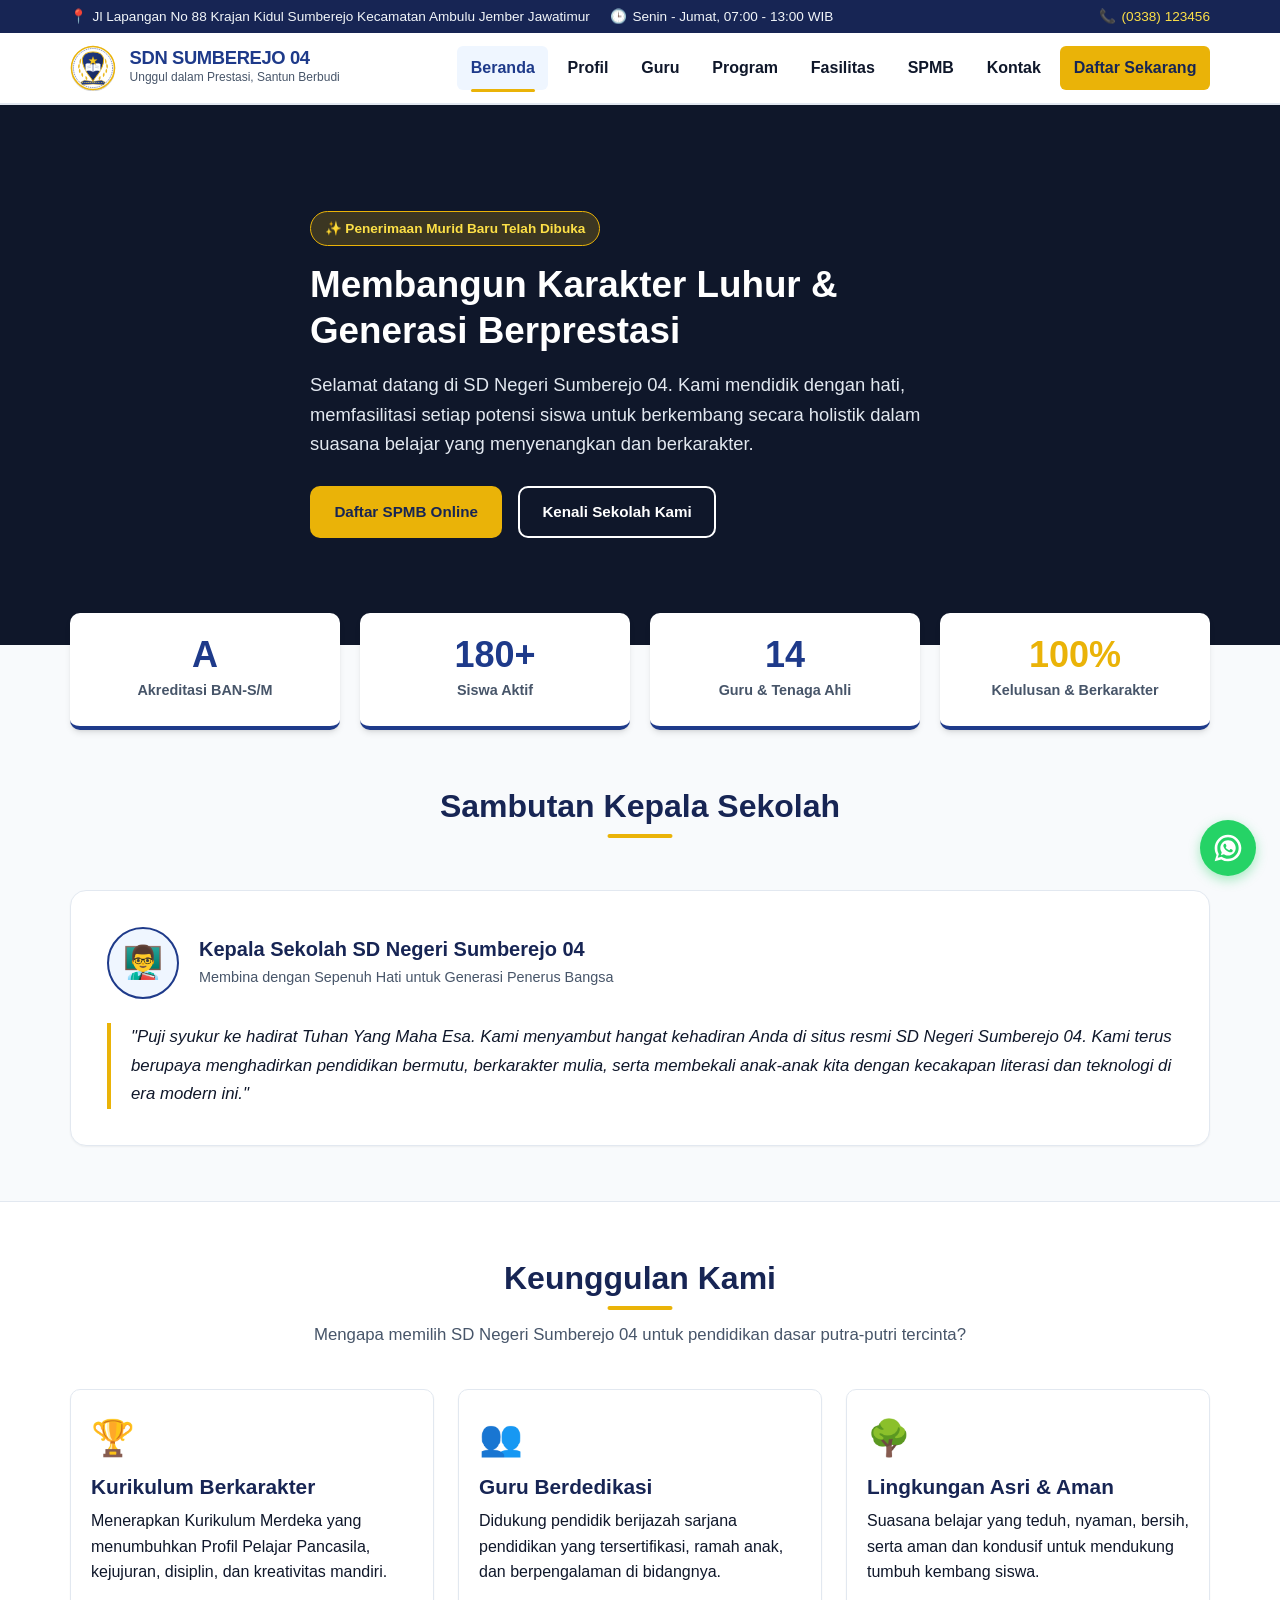
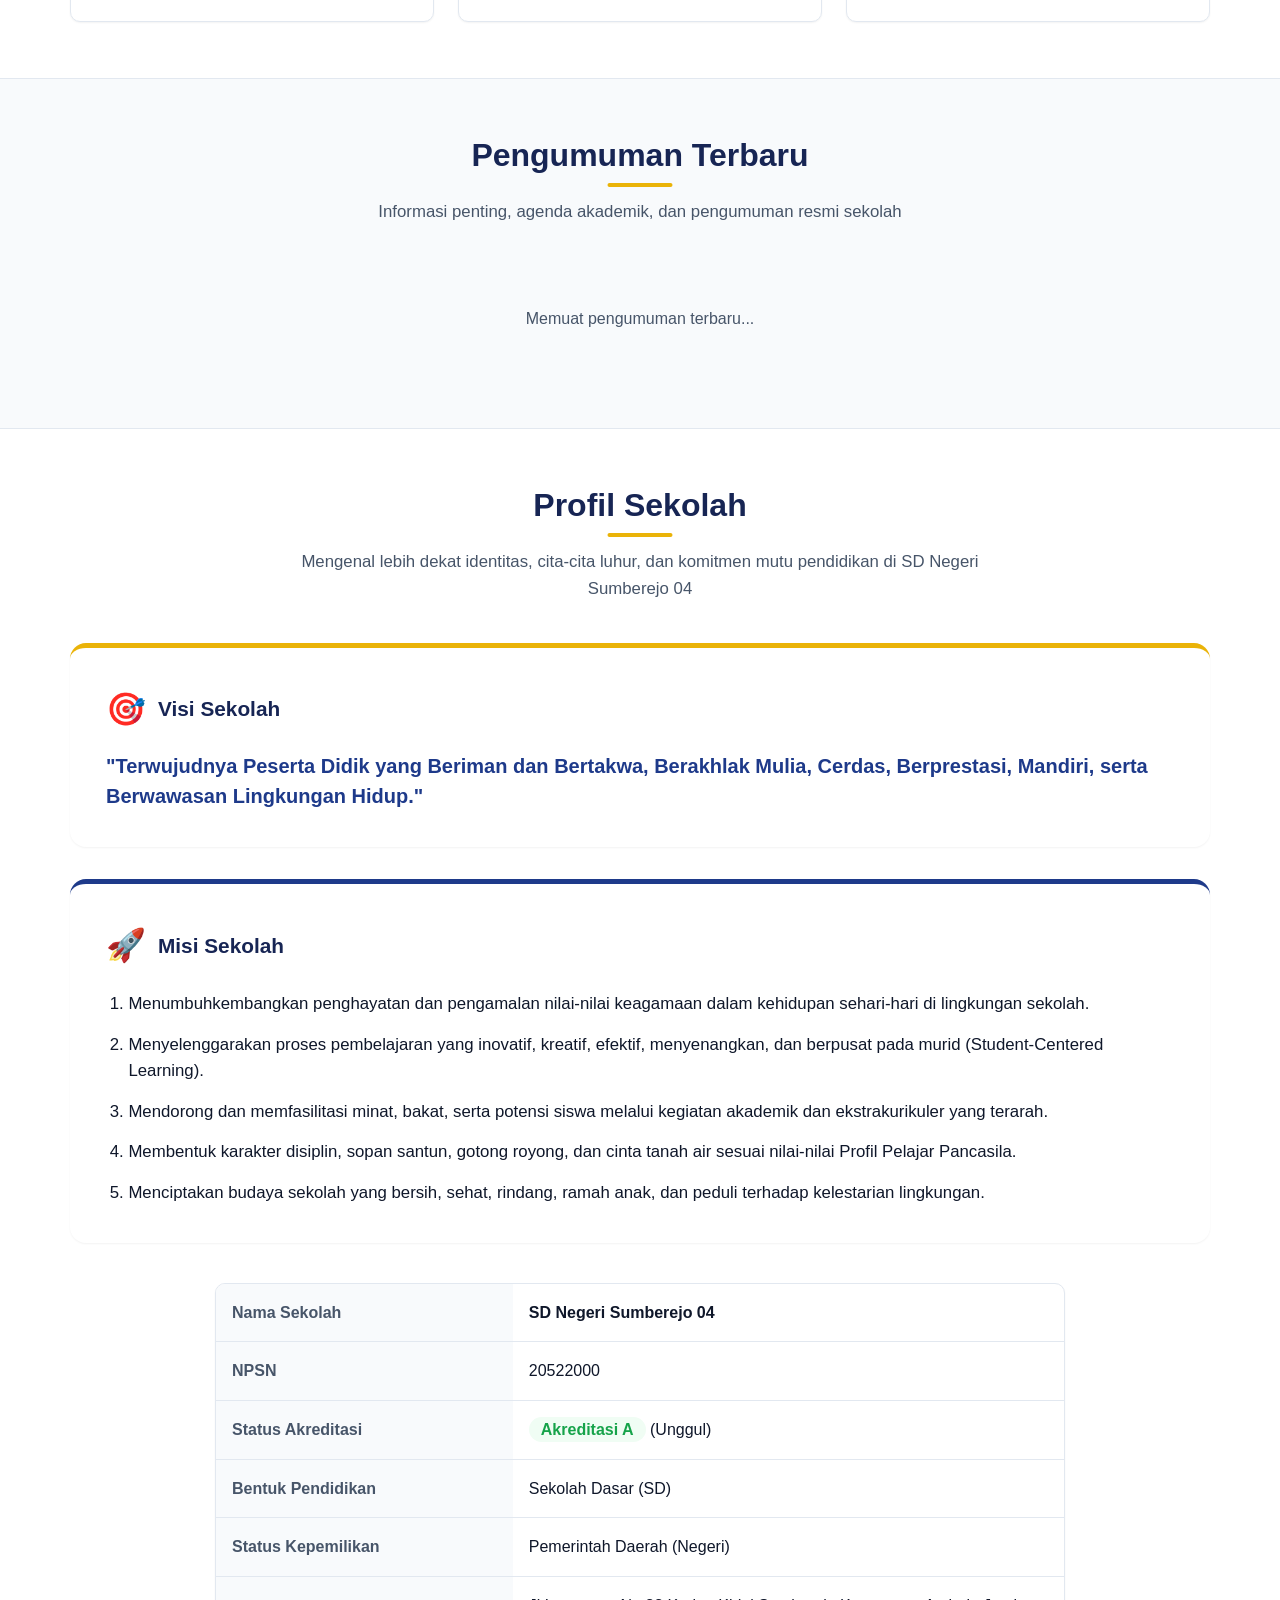
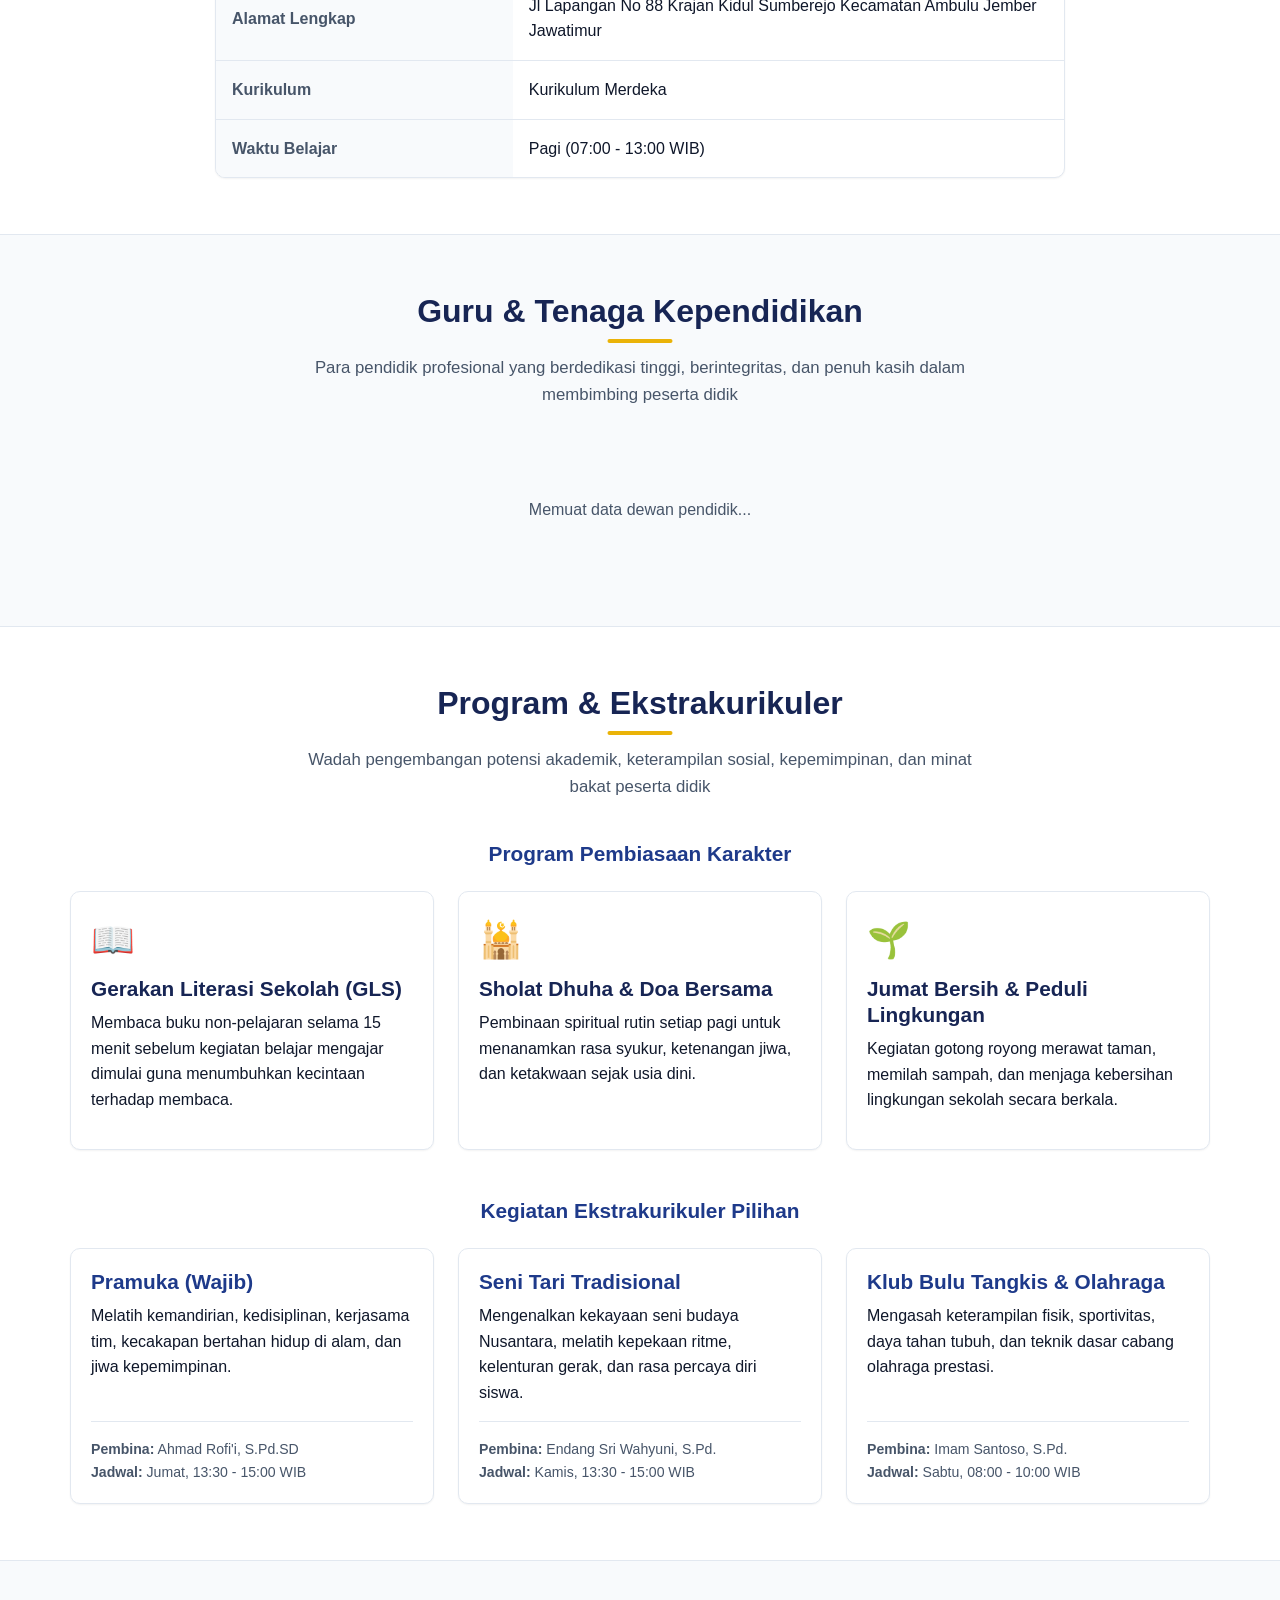
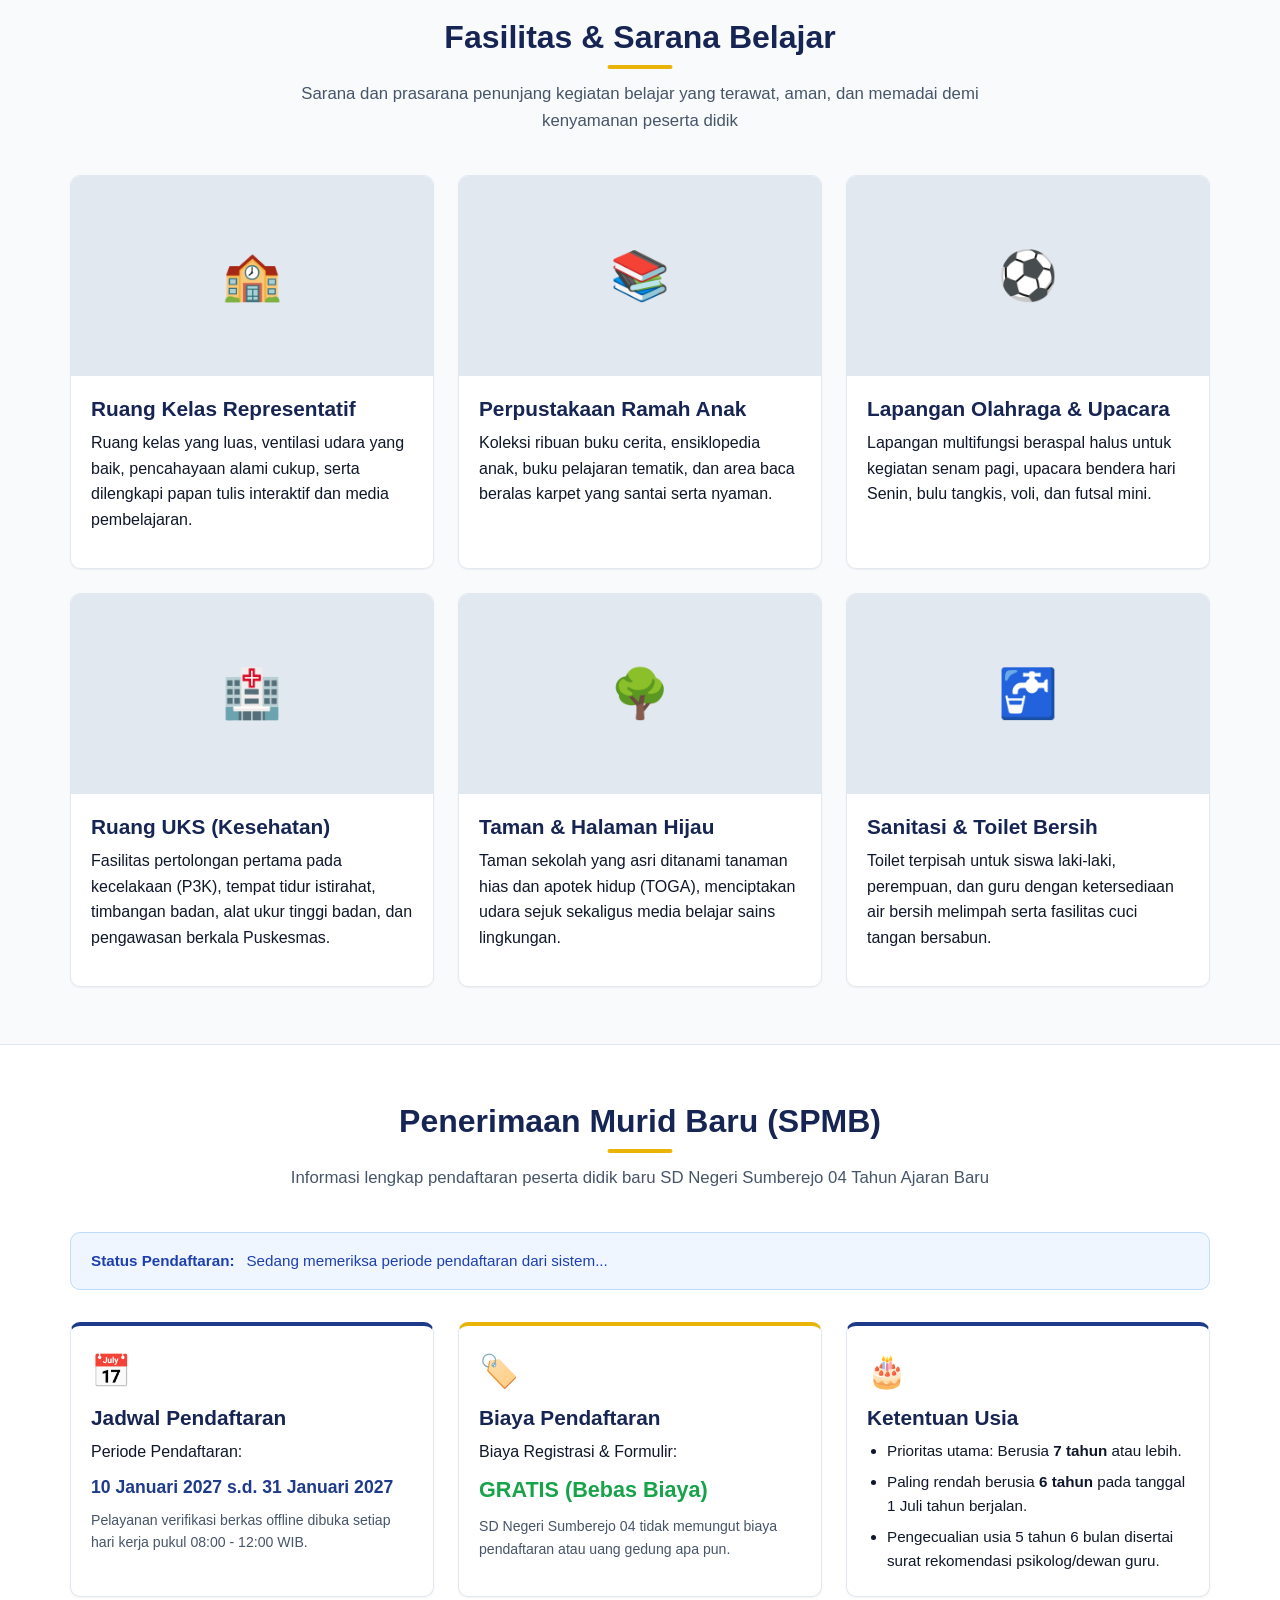
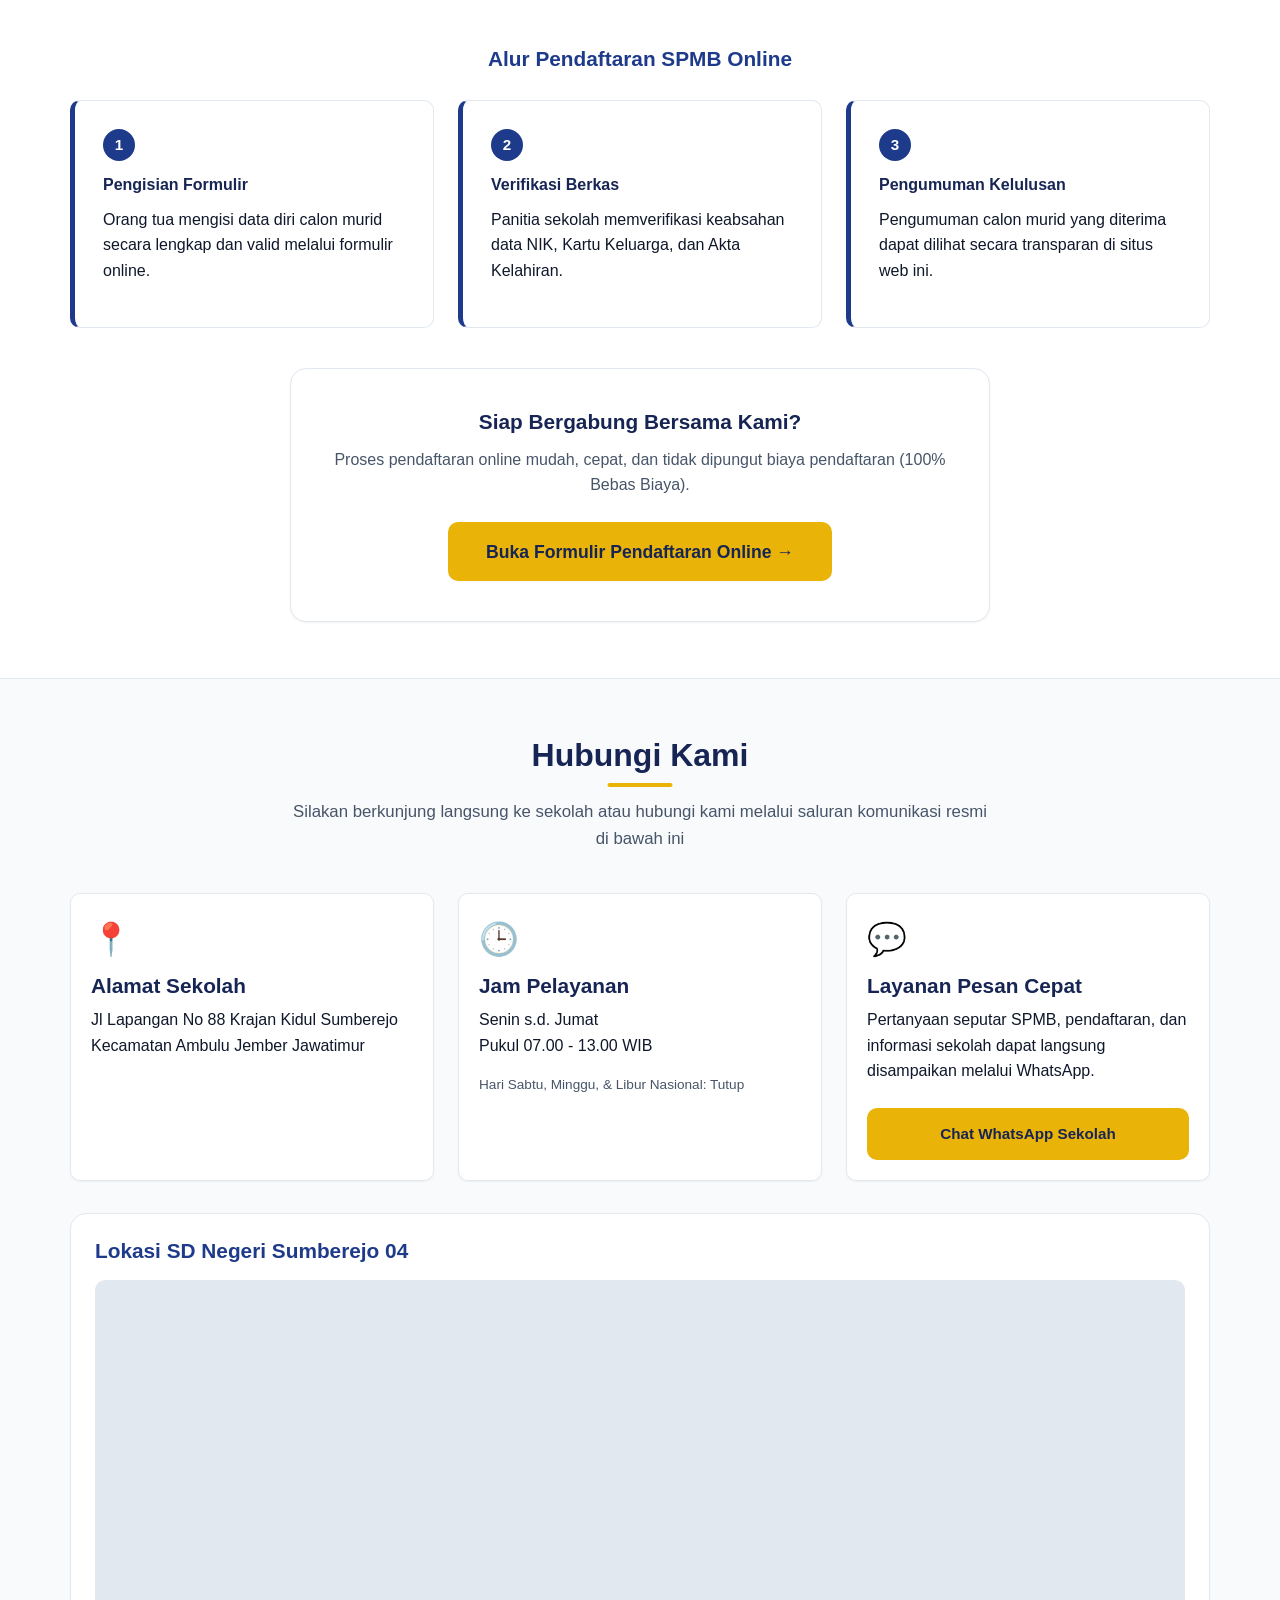
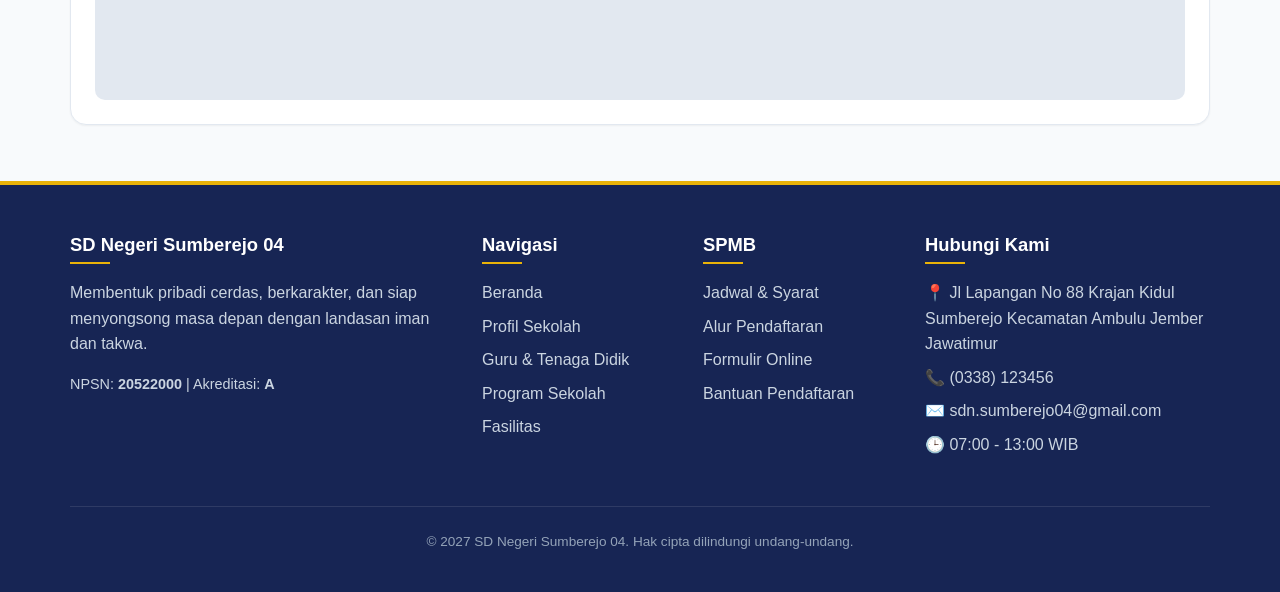
==== commit fff86c96: "feat: implementasi sistem navigasi ganda dan landing page komprehensif" ====
--- a/index.html
+++ b/index.html
@@ -4,7 +4,7 @@
   <meta charset="UTF-8">
   <meta name="viewport" content="width=device-width, initial-scale=1.0">
   <title>SD Negeri Sumberejo 04 - Cerdas, Berkarakter & Berprestasi</title>
-  <meta name="description" content="Situs resmi SD Negeri Sumberejo 04. Informasi profil sekolah, kegiatan ekstrakurikuler, fasilitas, dan pendaftaran murid baru (SPMB) online.">
+  <meta name="description" content="Situs resmi SD Negeri Sumberejo 04. Informasi profil sekolah, dewan guru, program ekstrakurikuler, fasilitas, SPMB, dan kontak.">
   <link rel="icon" type="image/svg+xml" href="assets/img/logo.svg">
   <link rel="stylesheet" href="assets/css/style.css">
 </head>
@@ -23,14 +23,14 @@
     </div>
   </div>
 
-  <!-- Header & Navigasi -->
+  <!-- Header & Navigasi Sticky dengan Sistem Navigasi Ganda -->
   <header class="site-header">
     <div class="container">
       <nav class="navbar">
-        <a href="index.html" class="brand">
+        <a href="#beranda" class="brand">
           <img src="assets/img/logo.svg" alt="Logo SD Negeri Sumberejo 04" class="brand-logo">
           <div class="brand-text">
-            <span class="brand-title" data-config="namaSekolah">SDN SUMBEREJO 03</span>
+            <span class="brand-title" data-config="namaSekolah">SDN SUMBEREJO 04</span>
             <span class="brand-sub">Unggul dalam Prestasi, Santun Berbudi</span>
           </div>
         </a>
@@ -42,13 +42,13 @@
         </button>
 
         <ul class="nav-menu" id="navMenu">
-          <li><a href="index.html" class="nav-link">Beranda</a></li>
-          <li><a href="profil.html" class="nav-link">Profil</a></li>
-          <li><a href="guru.html" class="nav-link">Guru</a></li>
-          <li><a href="program.html" class="nav-link">Program</a></li>
-          <li><a href="fasilitas.html" class="nav-link">Fasilitas</a></li>
-          <li><a href="spmb.html" class="nav-link">SPMB</a></li>
-          <li><a href="kontak.html" class="nav-link">Kontak</a></li>
+          <li><a href="#beranda" class="nav-link active">Beranda</a></li>
+          <li><a href="#profil" class="nav-link">Profil</a></li>
+          <li><a href="#guru" class="nav-link">Guru</a></li>
+          <li><a href="#program" class="nav-link">Program</a></li>
+          <li><a href="#fasilitas" class="nav-link">Fasilitas</a></li>
+          <li><a href="#spmb" class="nav-link">SPMB</a></li>
+          <li><a href="#kontak" class="nav-link">Kontak</a></li>
           <li><a href="daftar.html" class="nav-link nav-cta">Daftar Sekarang</a></li>
         </ul>
       </nav>
@@ -56,8 +56,8 @@
   </header>
 
   <main>
-    <!-- Hero Banner dengan Latar Video Opening -->
-    <section class="hero hero-with-video">
+    <!-- 1. HERO SECTION & STATISTIK (BERANDA) -->
+    <section class="hero hero-with-video" id="beranda">
       <div class="hero-video-wrapper">
         <video autoplay muted loop playsinline class="hero-video-element" id="heroBgVideo">
           <source src="assets/video/opening.mp4" type="video/mp4">
@@ -66,11 +66,11 @@
       </div>
       <div class="container hero-content">
         <div class="hero-badge">✨ Penerimaan Murid Baru Telah Dibuka</div>
-        <h1>Membangun Karakter Luhur & Generasi Berprestasi</h1>
-        <p>Selamat datang di <span data-config="namaSekolah">SD Negeri Sumberejo 03</span>. Kami mendidik dengan hati, memfasilitasi setiap potensi siswa untuk berkembang secara holistik dalam suasana belajar yang menyenangkan dan berkarakter.</p>
+        <h1>Membangun Karakter Luhur &amp; Generasi Berprestasi</h1>
+        <p>Selamat datang di <span data-config="namaSekolah">SD Negeri Sumberejo 04</span>. Kami mendidik dengan hati, memfasilitasi setiap potensi siswa untuk berkembang secara holistik dalam suasana belajar yang menyenangkan dan berkarakter.</p>
         <div class="hero-actions">
           <a href="daftar.html" class="btn btn-secondary">Daftar SPMB Online</a>
-          <a href="profil.html" class="btn btn-outline">Kenali Sekolah Kami</a>
+          <a href="#profil" class="btn btn-outline">Kenali Sekolah Kami</a>
         </div>
       </div>
     </section>
@@ -88,11 +88,11 @@
         </div>
         <div class="stat-card">
           <div class="stat-number" data-config="jumlahGuru">14</div>
-          <div class="stat-label">Guru & Tenaga Ahli</div>
+          <div class="stat-label">Guru &amp; Tenaga Ahli</div>
         </div>
         <div class="stat-card">
           <div class="stat-number" style="color: var(--secondary);">100%</div>
-          <div class="stat-label">Kelulusan & Berkarakter</div>
+          <div class="stat-label">Kelulusan &amp; Berkarakter</div>
         </div>
       </div>
     </section>
@@ -109,7 +109,7 @@
               👨‍🏫
             </div>
             <div>
-              <h3 style="margin-bottom: 0.2rem; font-size: 1.25rem;">Kepala Sekolah <span data-config="namaSekolah">SD Negeri Sumberejo 03</span></h3>
+              <h3 style="margin-bottom: 0.2rem; font-size: 1.25rem;">Kepala Sekolah <span data-config="namaSekolah">SD Negeri Sumberejo 04</span></h3>
               <p style="margin: 0; color: var(--text-muted); font-size: 0.9rem;">Membina dengan Sepenuh Hati untuk Generasi Penerus Bangsa</p>
             </div>
           </div>
@@ -125,7 +125,7 @@
       <div class="container">
         <div class="section-header">
           <h2 class="section-title">Keunggulan Kami</h2>
-          <p class="section-subtitle">Mengapa memilih <span data-config="namaSekolah">SD Negeri Sumberejo 03</span> untuk pendidikan dasar putra-putri tercinta?</p>
+          <p class="section-subtitle">Mengapa memilih <span data-config="namaSekolah">SD Negeri Sumberejo 04</span> untuk pendidikan dasar putra-putri tercinta?</p>
         </div>
         <div class="card-grid tri-col">
           <div class="card">
@@ -145,7 +145,7 @@
           <div class="card">
             <div class="card-body">
               <div style="font-size: 2.2rem; margin-bottom: 0.5rem;">🌳</div>
-              <h3 class="card-title">Lingkungan Asri & Aman</h3>
+              <h3 class="card-title">Lingkungan Asri &amp; Aman</h3>
               <p>Suasana belajar yang teduh, nyaman, bersih, serta aman dan kondusif untuk mendukung tumbuh kembang siswa.</p>
             </div>
           </div>
@@ -158,7 +158,7 @@
       <div class="container">
         <div class="section-header">
           <h2 class="section-title">Pengumuman Terbaru</h2>
-          <p class="section-subtitle">Informasi penting, agenda akademik, dan pengumuman sekolah</p>
+          <p class="section-subtitle">Informasi penting, agenda akademik, dan pengumuman resmi sekolah</p>
         </div>
         <div class="card-grid tri-col" id="pengumumanContainer">
           <div style="grid-column: 1/-1; text-align: center; color: var(--text-muted); padding: 2.5rem;">
@@ -168,12 +168,340 @@
       </div>
     </section>
 
-    <!-- Banner Call to Action SPMB -->
-    <section class="section" style="background: linear-gradient(135deg, var(--primary) 0%, var(--primary-dark) 100%); color: #ffffff; text-align: center;">
-      <div class="container">
-        <h2 style="color: #ffffff; margin-bottom: 1rem;">Siap Menjadi Bagian dari Keluarga Kami?</h2>
-        <p style="color: #e2e8f0; max-width: 600px; margin: 0 auto 1.75rem;">Proses pendaftaran online mudah, cepat, dan transparan. Tidak dipungut biaya pendaftaran.</p>
-        <a href="daftar.html" class="btn btn-secondary">Daftar Murid Baru Sekarang</a>
+    <!-- 2. PROFIL SEKOLAH (IDENTITAS, VISI & MISI) -->
+    <section class="section section-alt" id="profil">
+      <div class="container">
+        <div class="section-header">
+          <h2 class="section-title">Profil Sekolah</h2>
+          <p class="section-subtitle">Mengenal lebih dekat identitas, cita-cita luhur, dan komitmen mutu pendidikan di SD Negeri Sumberejo 04</p>
+        </div>
+
+        <!-- Visi & Misi -->
+        <div class="card-grid" style="grid-template-columns: 1fr; gap: 2rem; margin-bottom: 2.5rem;">
+          <div style="background: #ffffff; padding: 2.25rem; border-radius: var(--radius-lg); border-top: 5px solid var(--secondary); box-shadow: var(--shadow-sm);">
+            <div style="display: flex; align-items: center; gap: 0.75rem; margin-bottom: 1rem;">
+              <span style="font-size: 2rem;">🎯</span>
+              <h3 style="margin: 0; color: var(--primary-dark);">Visi Sekolah</h3>
+            </div>
+            <p style="font-size: 1.25rem; font-weight: 600; color: var(--primary); line-height: 1.5; margin: 0;">
+              "Terwujudnya Peserta Didik yang Beriman dan Bertakwa, Berakhlak Mulia, Cerdas, Berprestasi, Mandiri, serta Berwawasan Lingkungan Hidup."
+            </p>
+          </div>
+
+          <div style="background: #ffffff; padding: 2.25rem; border-radius: var(--radius-lg); border-top: 5px solid var(--primary); box-shadow: var(--shadow-sm);">
+            <div style="display: flex; align-items: center; gap: 0.75rem; margin-bottom: 1.25rem;">
+              <span style="font-size: 2rem;">🚀</span>
+              <h3 style="margin: 0; color: var(--primary-dark);">Misi Sekolah</h3>
+            </div>
+            <ol style="padding-left: 1.4rem; display: flex; flex-direction: column; gap: 0.85rem; font-size: 1.05rem;">
+              <li>Menumbuhkembangkan penghayatan dan pengamalan nilai-nilai keagamaan dalam kehidupan sehari-hari di lingkungan sekolah.</li>
+              <li>Menyelenggarakan proses pembelajaran yang inovatif, kreatif, efektif, menyenangkan, dan berpusat pada murid (Student-Centered Learning).</li>
+              <li>Mendorong dan memfasilitasi minat, bakat, serta potensi siswa melalui kegiatan akademik dan ekstrakurikuler yang terarah.</li>
+              <li>Membentuk karakter disiplin, sopan santun, gotong royong, dan cinta tanah air sesuai nilai-nilai Profil Pelajar Pancasila.</li>
+              <li>Menciptakan budaya sekolah yang bersih, sehat, rindang, ramah anak, dan peduli terhadap kelestarian lingkungan.</li>
+            </ol>
+          </div>
+        </div>
+
+        <!-- Tabel Identitas Resmi Lembaga -->
+        <div style="background: #ffffff; border-radius: var(--radius-md); border: 1px solid var(--border-color); overflow: hidden; max-width: 850px; margin: 0 auto; box-shadow: var(--shadow-sm);">
+          <table style="width: 100%; border-collapse: collapse; text-align: left;">
+            <tbody>
+              <tr style="border-bottom: 1px solid var(--border-color);"><th style="padding: 1rem; width: 35%; background: var(--bg-page); color: var(--text-muted);">Nama Sekolah</th><td style="padding: 1rem; font-weight: 600;" data-config="namaSekolah">SD Negeri Sumberejo 04</td></tr>
+              <tr style="border-bottom: 1px solid var(--border-color);"><th style="padding: 1rem; background: var(--bg-page); color: var(--text-muted);">NPSN</th><td style="padding: 1rem;">20522000</td></tr>
+              <tr style="border-bottom: 1px solid var(--border-color);"><th style="padding: 1rem; background: var(--bg-page); color: var(--text-muted);">Status Akreditasi</th><td style="padding: 1rem;"><span style="background: var(--success-bg); color: var(--success); padding: 0.25rem 0.75rem; border-radius: 999px; font-weight: 700;">Akreditasi A</span> (Unggul)</td></tr>
+              <tr style="border-bottom: 1px solid var(--border-color);"><th style="padding: 1rem; background: var(--bg-page); color: var(--text-muted);">Bentuk Pendidikan</th><td style="padding: 1rem;">Sekolah Dasar (SD)</td></tr>
+              <tr style="border-bottom: 1px solid var(--border-color);"><th style="padding: 1rem; background: var(--bg-page); color: var(--text-muted);">Status Kepemilikan</th><td style="padding: 1rem;">Pemerintah Daerah (Negeri)</td></tr>
+              <tr style="border-bottom: 1px solid var(--border-color);"><th style="padding: 1rem; background: var(--bg-page); color: var(--text-muted);">Alamat Lengkap</th><td style="padding: 1rem;" data-config="alamat">Jl Lapangan No 88 Krajan Kidul Sumberejo Kecamatan Ambulu Jember Jawatimur</td></tr>
+              <tr style="border-bottom: 1px solid var(--border-color);"><th style="padding: 1rem; background: var(--bg-page); color: var(--text-muted);">Kurikulum</th><td style="padding: 1rem;">Kurikulum Merdeka</td></tr>
+              <tr><th style="padding: 1rem; background: var(--bg-page); color: var(--text-muted);">Waktu Belajar</th><td style="padding: 1rem;" data-config="jamLayanan">Pagi (07:00 - 13:00 WIB)</td></tr>
+            </tbody>
+          </table>
+        </div>
+      </div>
+    </section>
+
+    <!-- 3. DEWAN PENDIDIK (GURU) -->
+    <section class="section" id="guru">
+      <div class="container">
+        <div class="section-header">
+          <h2 class="section-title">Guru &amp; Tenaga Kependidikan</h2>
+          <p class="section-subtitle">Para pendidik profesional yang berdedikasi tinggi, berintegritas, dan penuh kasih dalam membimbing peserta didik</p>
+        </div>
+
+        <div class="card-grid" style="grid-template-columns: repeat(auto-fill, minmax(260px, 1fr));" id="guruContainer">
+          <div style="grid-column: 1/-1; text-align: center; color: var(--text-muted); padding: 3rem;">
+            Memuat data dewan pendidik...
+          </div>
+        </div>
+      </div>
+    </section>
+
+    <!-- 4. PROGRAM & EKSTRAKURIKULER -->
+    <section class="section section-alt" id="program">
+      <div class="container">
+        <div class="section-header">
+          <h2 class="section-title">Program &amp; Ekstrakurikuler</h2>
+          <p class="section-subtitle">Wadah pengembangan potensi akademik, keterampilan sosial, kepemimpinan, dan minat bakat peserta didik</p>
+        </div>
+
+        <!-- Pembiasaan Karakter -->
+        <h3 style="text-align: center; margin-bottom: 1.5rem; color: var(--primary);">Program Pembiasaan Karakter</h3>
+        <div class="card-grid tri-col" style="margin-bottom: 3rem;">
+          <div class="card">
+            <div class="card-body">
+              <div style="font-size: 2.2rem; margin-bottom: 0.5rem;">📖</div>
+              <h3 class="card-title">Gerakan Literasi Sekolah (GLS)</h3>
+              <p>Membaca buku non-pelajaran selama 15 menit sebelum kegiatan belajar mengajar dimulai guna menumbuhkan kecintaan terhadap membaca.</p>
+            </div>
+          </div>
+          <div class="card">
+            <div class="card-body">
+              <div style="font-size: 2.2rem; margin-bottom: 0.5rem;">🕌</div>
+              <h3 class="card-title">Sholat Dhuha &amp; Doa Bersama</h3>
+              <p>Pembinaan spiritual rutin setiap pagi untuk menanamkan rasa syukur, ketenangan jiwa, dan ketakwaan sejak usia dini.</p>
+            </div>
+          </div>
+          <div class="card">
+            <div class="card-body">
+              <div style="font-size: 2.2rem; margin-bottom: 0.5rem;">🌱</div>
+              <h3 class="card-title">Jumat Bersih &amp; Peduli Lingkungan</h3>
+              <p>Kegiatan gotong royong merawat taman, memilah sampah, dan menjaga kebersihan lingkungan sekolah secara berkala.</p>
+            </div>
+          </div>
+        </div>
+
+        <!-- Ekstrakurikuler Dinamis (Tersinkron CMS) -->
+        <h3 style="text-align: center; margin-bottom: 1.5rem; color: var(--primary);">Kegiatan Ekstrakurikuler Pilihan</h3>
+        <div class="card-grid tri-col" id="ekskulContainer">
+          <div class="card">
+            <div class="card-body">
+              <h3 class="card-title" style="color: var(--primary);">Pramuka (Wajib)</h3>
+              <p>Melatih kemandirian, kedisiplinan, kerjasama tim, kecakapan bertahan hidup di alam, dan jiwa kepemimpinan.</p>
+              <div class="card-footer" style="font-size: 0.88rem; color: var(--text-muted);">
+                <div><strong>Pembina:</strong> Ahmad Rofi'i, S.Pd.SD</div>
+                <div><strong>Jadwal:</strong> Jumat, 13:30 - 15:00 WIB</div>
+              </div>
+            </div>
+          </div>
+          <div class="card">
+            <div class="card-body">
+              <h3 class="card-title" style="color: var(--primary);">Seni Tari Tradisional</h3>
+              <p>Mengenalkan kekayaan seni budaya Nusantara, melatih kepekaan ritme, kelenturan gerak, dan rasa percaya diri siswa.</p>
+              <div class="card-footer" style="font-size: 0.88rem; color: var(--text-muted);">
+                <div><strong>Pembina:</strong> Endang Sri Wahyuni, S.Pd.</div>
+                <div><strong>Jadwal:</strong> Kamis, 13:30 - 15:00 WIB</div>
+              </div>
+            </div>
+          </div>
+          <div class="card">
+            <div class="card-body">
+              <h3 class="card-title" style="color: var(--primary);">Klub Bulu Tangkis &amp; Olahraga</h3>
+              <p>Mengasah keterampilan fisik, sportivitas, daya tahan tubuh, dan teknik dasar cabang olahraga prestasi.</p>
+              <div class="card-footer" style="font-size: 0.88rem; color: var(--text-muted);">
+                <div><strong>Pembina:</strong> Imam Santoso, S.Pd.</div>
+                <div><strong>Jadwal:</strong> Sabtu, 08:00 - 10:00 WIB</div>
+              </div>
+            </div>
+          </div>
+        </div>
+      </div>
+    </section>
+
+    <!-- 5. FASILITAS & SARANA BELAJAR -->
+    <section class="section" id="fasilitas">
+      <div class="container">
+        <div class="section-header">
+          <h2 class="section-title">Fasilitas &amp; Sarana Belajar</h2>
+          <p class="section-subtitle">Sarana dan prasarana penunjang kegiatan belajar yang terawat, aman, dan memadai demi kenyamanan peserta didik</p>
+        </div>
+
+        <div class="card-grid tri-col" id="fasilitasContainer">
+          <div class="card">
+            <div class="card-img" style="background: #e2e8f0; color: #1e3a8a; font-size: 3rem;">🏫</div>
+            <div class="card-body">
+              <h3 class="card-title">Ruang Kelas Representatif</h3>
+              <p>Ruang kelas yang luas, ventilasi udara yang baik, pencahayaan alami cukup, serta dilengkapi papan tulis interaktif dan media pembelajaran.</p>
+            </div>
+          </div>
+          <div class="card">
+            <div class="card-img" style="background: #e2e8f0; color: #1e3a8a; font-size: 3rem;">📚</div>
+            <div class="card-body">
+              <h3 class="card-title">Perpustakaan Ramah Anak</h3>
+              <p>Koleksi ribuan buku cerita, ensiklopedia anak, buku pelajaran tematik, dan area baca beralas karpet yang santai serta nyaman.</p>
+            </div>
+          </div>
+          <div class="card">
+            <div class="card-img" style="background: #e2e8f0; color: #1e3a8a; font-size: 3rem;">⚽</div>
+            <div class="card-body">
+              <h3 class="card-title">Lapangan Olahraga &amp; Upacara</h3>
+              <p>Lapangan multifungsi beraspal halus untuk kegiatan senam pagi, upacara bendera hari Senin, bulu tangkis, voli, dan futsal mini.</p>
+            </div>
+          </div>
+          <div class="card">
+            <div class="card-img" style="background: #e2e8f0; color: #1e3a8a; font-size: 3rem;">🏥</div>
+            <div class="card-body">
+              <h3 class="card-title">Ruang UKS (Kesehatan)</h3>
+              <p>Fasilitas pertolongan pertama pada kecelakaan (P3K), tempat tidur istirahat, timbangan badan, alat ukur tinggi badan, dan pengawasan berkala Puskesmas.</p>
+            </div>
+          </div>
+          <div class="card">
+            <div class="card-img" style="background: #e2e8f0; color: #1e3a8a; font-size: 3rem;">🌳</div>
+            <div class="card-body">
+              <h3 class="card-title">Taman &amp; Halaman Hijau</h3>
+              <p>Taman sekolah yang asri ditanami tanaman hias dan apotek hidup (TOGA), menciptakan udara sejuk sekaligus media belajar sains lingkungan.</p>
+            </div>
+          </div>
+          <div class="card">
+            <div class="card-img" style="background: #e2e8f0; color: #1e3a8a; font-size: 3rem;">🚰</div>
+            <div class="card-body">
+              <h3 class="card-title">Sanitasi &amp; Toilet Bersih</h3>
+              <p>Toilet terpisah untuk siswa laki-laki, perempuan, dan guru dengan ketersediaan air bersih melimpah serta fasilitas cuci tangan bersabun.</p>
+            </div>
+          </div>
+        </div>
+      </div>
+    </section>
+
+    <!-- 6. PENERIMAAN MURID BARU (SPMB) -->
+    <section class="section section-alt" id="spmb">
+      <div class="container">
+        <div class="section-header">
+          <h2 class="section-title">Penerimaan Murid Baru (SPMB)</h2>
+          <p class="section-subtitle">Informasi lengkap pendaftaran peserta didik baru SD Negeri Sumberejo 04 Tahun Ajaran Baru</p>
+        </div>
+
+        <!-- Status SPMB Alert Dinamis -->
+        <div id="spmbStatusAlert" class="spmb-status-badge alert alert-info" style="margin-bottom: 2rem;">
+          <strong>Status Pendaftaran:</strong> Sedang memeriksa periode pendaftaran dari sistem...
+        </div>
+
+        <div class="card-grid tri-col" style="margin-bottom: 3rem;">
+          <!-- Jadwal -->
+          <div class="card" style="border-top: 4px solid var(--primary);">
+            <div class="card-body">
+              <div style="font-size: 2rem; margin-bottom: 0.5rem;">📅</div>
+              <h3 class="card-title">Jadwal Pendaftaran</h3>
+              <p style="margin-bottom: 0.5rem;">Periode Pendaftaran:</p>
+              <div style="font-weight: 700; color: var(--primary); font-size: 1.1rem; margin-bottom: 0.5rem;">
+                <span data-config="spmbMulai">10 Januari 2027</span> s.d. <span data-config="spmbSelesai">31 Januari 2027</span>
+              </div>
+              <p style="font-size: 0.88rem; color: var(--text-muted);">Pelayanan verifikasi berkas offline dibuka setiap hari kerja pukul 08:00 - 12:00 WIB.</p>
+            </div>
+          </div>
+
+          <!-- Biaya -->
+          <div class="card" style="border-top: 4px solid var(--secondary);">
+            <div class="card-body">
+              <div style="font-size: 2rem; margin-bottom: 0.5rem;">🏷️</div>
+              <h3 class="card-title">Biaya Pendaftaran</h3>
+              <p style="margin-bottom: 0.5rem;">Biaya Registrasi &amp; Formulir:</p>
+              <div style="font-weight: 800; color: var(--success); font-size: 1.35rem; margin-bottom: 0.5rem;" data-config="biayaPendaftaran">
+                GRATIS (Bebas Biaya)
+              </div>
+              <p style="font-size: 0.88rem; color: var(--text-muted);">SD Negeri Sumberejo 04 tidak memungut biaya pendaftaran atau uang gedung apa pun.</p>
+            </div>
+          </div>
+
+          <!-- Syarat Usia -->
+          <div class="card" style="border-top: 4px solid var(--primary);">
+            <div class="card-body">
+              <div style="font-size: 2rem; margin-bottom: 0.5rem;">🎂</div>
+              <h3 class="card-title">Ketentuan Usia</h3>
+              <ul style="padding-left: 1.25rem; font-size: 0.95rem; display: flex; flex-direction: column; gap: 0.4rem;">
+                <li>Prioritas utama: Berusia <strong>7 tahun</strong> atau lebih.</li>
+                <li>Paling rendah berusia <strong>6 tahun</strong> pada tanggal 1 Juli tahun berjalan.</li>
+                <li>Pengecualian usia 5 tahun 6 bulan disertai surat rekomendasi psikolog/dewan guru.</li>
+              </ul>
+            </div>
+          </div>
+        </div>
+
+        <!-- Alur 4 Langkah -->
+        <h3 style="text-align: center; margin-bottom: 1.75rem; color: var(--primary);">Alur Pendaftaran SPMB Online</h3>
+        <div class="steps-grid" style="margin-bottom: 2.5rem;">
+          <div class="step-item">
+            <div class="step-number">1</div>
+            <h4>Pengisian Formulir</h4>
+            <p>Orang tua mengisi data diri calon murid secara lengkap dan valid melalui formulir online.</p>
+          </div>
+          <div class="step-item">
+            <div class="step-number">2</div>
+            <h4>Verifikasi Berkas</h4>
+            <p>Panitia sekolah memverifikasi keabsahan data NIK, Kartu Keluarga, dan Akta Kelahiran.</p>
+          </div>
+          <div class="step-item">
+            <div class="step-number">3</div>
+            <h4>Pengumuman Kelulusan</h4>
+            <p>Pengumuman calon murid yang diterima dapat dilihat secara transparan di situs web ini.</p>
+          </div>
+        </div>
+
+        <div style="text-align: center; background: #ffffff; padding: 2.5rem; border-radius: var(--radius-lg); border: 1px solid var(--border-color); box-shadow: var(--shadow-sm); max-width: 700px; margin: 0 auto;">
+          <h3 style="margin-bottom: 0.75rem; color: var(--primary-dark);">Siap Bergabung Bersama Kami?</h3>
+          <p style="color: var(--text-muted); margin-bottom: 1.5rem;">Proses pendaftaran online mudah, cepat, dan tidak dipungut biaya pendaftaran (100% Bebas Biaya).</p>
+          <a href="daftar.html" class="btn btn-secondary" style="font-size: 1.1rem; padding: 0.85rem 2.25rem;">Buka Formulir Pendaftaran Online &rarr;</a>
+        </div>
+      </div>
+    </section>
+
+    <!-- 7. KONTAK & LOKASI -->
+    <section class="section" id="kontak">
+      <div class="container">
+        <div class="section-header">
+          <h2 class="section-title">Hubungi Kami</h2>
+          <p class="section-subtitle">Silakan berkunjung langsung ke sekolah atau hubungi kami melalui saluran komunikasi resmi di bawah ini</p>
+        </div>
+
+        <div class="card-grid" style="grid-template-columns: 1fr; gap: 2rem;">
+          <!-- Kartu Info Kontak -->
+          <div style="display: grid; grid-template-columns: repeat(auto-fit, minmax(260px, 1fr)); gap: 1.5rem;">
+            <div class="card">
+              <div class="card-body">
+                <div style="font-size: 2rem; margin-bottom: 0.5rem;">📍</div>
+                <h3 class="card-title">Alamat Sekolah</h3>
+                <p data-config="alamat">Jl Lapangan No 88 Krajan Kidul Sumberejo Kecamatan Ambulu Jember Jawatimur</p>
+              </div>
+            </div>
+
+            <div class="card">
+              <div class="card-body">
+                <div style="font-size: 2rem; margin-bottom: 0.5rem;">🕒</div>
+                <h3 class="card-title">Jam Pelayanan</h3>
+                <p data-config="jamLayanan">Senin s.d. Jumat<br>Pukul 07.00 - 13.00 WIB</p>
+                <div style="font-size: 0.85rem; color: var(--text-muted);">Hari Sabtu, Minggu, &amp; Libur Nasional: Tutup</div>
+              </div>
+            </div>
+
+            <div class="card">
+              <div class="card-body">
+                <div style="font-size: 2rem; margin-bottom: 0.5rem;">💬</div>
+                <h3 class="card-title">Layanan Pesan Cepat</h3>
+                <p>Pertanyaan seputar SPMB, pendaftaran, dan informasi sekolah dapat langsung disampaikan melalui WhatsApp.</p>
+                <a href="https://wa.me/6281234567890" target="_blank" rel="noopener" class="btn btn-secondary" data-config="whatsapp" style="margin-top: 0.5rem;">
+                  Chat WhatsApp Sekolah
+                </a>
+              </div>
+            </div>
+          </div>
+
+          <!-- Peta Lokasi Google Maps Embed -->
+          <div style="background: #ffffff; border-radius: var(--radius-lg); border: 1px solid var(--border-color); overflow: hidden; box-shadow: var(--shadow-sm); padding: 1.5rem;">
+            <h3 style="margin-bottom: 1rem; color: var(--primary);">Lokasi SD Negeri Sumberejo 04</h3>
+            <div style="position: relative; width: 100%; height: 420px; border-radius: var(--radius-md); overflow: hidden; background: #e2e8f0;">
+              <iframe
+                data-config="mapEmbedUrl"
+                src="https://maps.google.com/maps?q=SDN+Sumberejo&t=&z=15&ie=UTF8&iwloc=&output=embed"
+                width="100%"
+                height="100%"
+                style="border:0;"
+                allowfullscreen=""
+                loading="lazy"
+                referrerpolicy="no-referrer-when-downgrade">
+              </iframe>
+            </div>
+          </div>
+        </div>
       </div>
     </section>
   </main>
@@ -191,27 +519,27 @@
     <div class="container">
       <div class="footer-grid">
         <div class="footer-col">
-          <h4 data-config="namaSekolah">SD Negeri Sumberejo 03</h4>
+          <h4 data-config="namaSekolah">SD Negeri Sumberejo 04</h4>
           <p>Membentuk pribadi cerdas, berkarakter, dan siap menyongsong masa depan dengan landasan iman dan takwa.</p>
           <p style="font-size: 0.9rem;">NPSN: <strong>20522000</strong> | Akreditasi: <strong><span data-config="akreditasi">A</span></strong></p>
         </div>
         <div class="footer-col">
           <h4>Navigasi</h4>
           <ul class="footer-links">
-            <li><a href="index.html">Beranda</a></li>
-            <li><a href="profil.html">Profil Sekolah</a></li>
-            <li><a href="guru.html">Guru & Tenaga Didik</a></li>
-            <li><a href="program.html">Program Sekolah</a></li>
-            <li><a href="fasilitas.html">Fasilitas</a></li>
+            <li><a href="#beranda">Beranda</a></li>
+            <li><a href="#profil">Profil Sekolah</a></li>
+            <li><a href="#guru">Guru &amp; Tenaga Didik</a></li>
+            <li><a href="#program">Program Sekolah</a></li>
+            <li><a href="#fasilitas">Fasilitas</a></li>
           </ul>
         </div>
         <div class="footer-col">
           <h4>SPMB</h4>
           <ul class="footer-links">
-            <li><a href="spmb.html">Jadwal & Syarat</a></li>
-            <li><a href="spmb.html#alur">Alur Pendaftaran</a></li>
+            <li><a href="#spmb">Jadwal &amp; Syarat</a></li>
+            <li><a href="#spmb">Alur Pendaftaran</a></li>
             <li><a href="daftar.html">Formulir Online</a></li>
-            <li><a href="kontak.html">Bantuan Pendaftaran</a></li>
+            <li><a href="#kontak">Bantuan Pendaftaran</a></li>
           </ul>
         </div>
         <div class="footer-col">
--- a/assets/css/style.css
+++ b/assets/css/style.css
@@ -47,6 +47,11 @@
 html {
   font-size: 16px;
   scroll-behavior: smooth;
+}
+
+/* Offset Scroll Agar Judul Bagian Tidak Tertutup Navbar Sticky */
+section[id], div[id].scroll-target {
+  scroll-margin-top: 85px;
 }
 
 body {
@@ -216,11 +221,32 @@
   font-weight: 600;
   color: var(--text-main);
   border-radius: var(--radius-sm);
-}
-
-.nav-link:hover, .nav-link.active {
+  transition: all 0.2s ease-in-out;
+  position: relative;
+}
+
+.nav-link:hover {
   background-color: var(--primary-light);
   color: var(--primary);
+}
+
+.nav-link.active {
+  background-color: var(--primary-light);
+  color: var(--primary);
+  font-weight: 700;
+}
+
+@media (min-width: 768px) {
+  .nav-link.active::after {
+    content: "";
+    position: absolute;
+    bottom: -2px;
+    left: 0.85rem;
+    right: 0.85rem;
+    height: 3px;
+    background-color: var(--secondary);
+    border-radius: 2px;
+  }
 }
 
 .nav-cta {
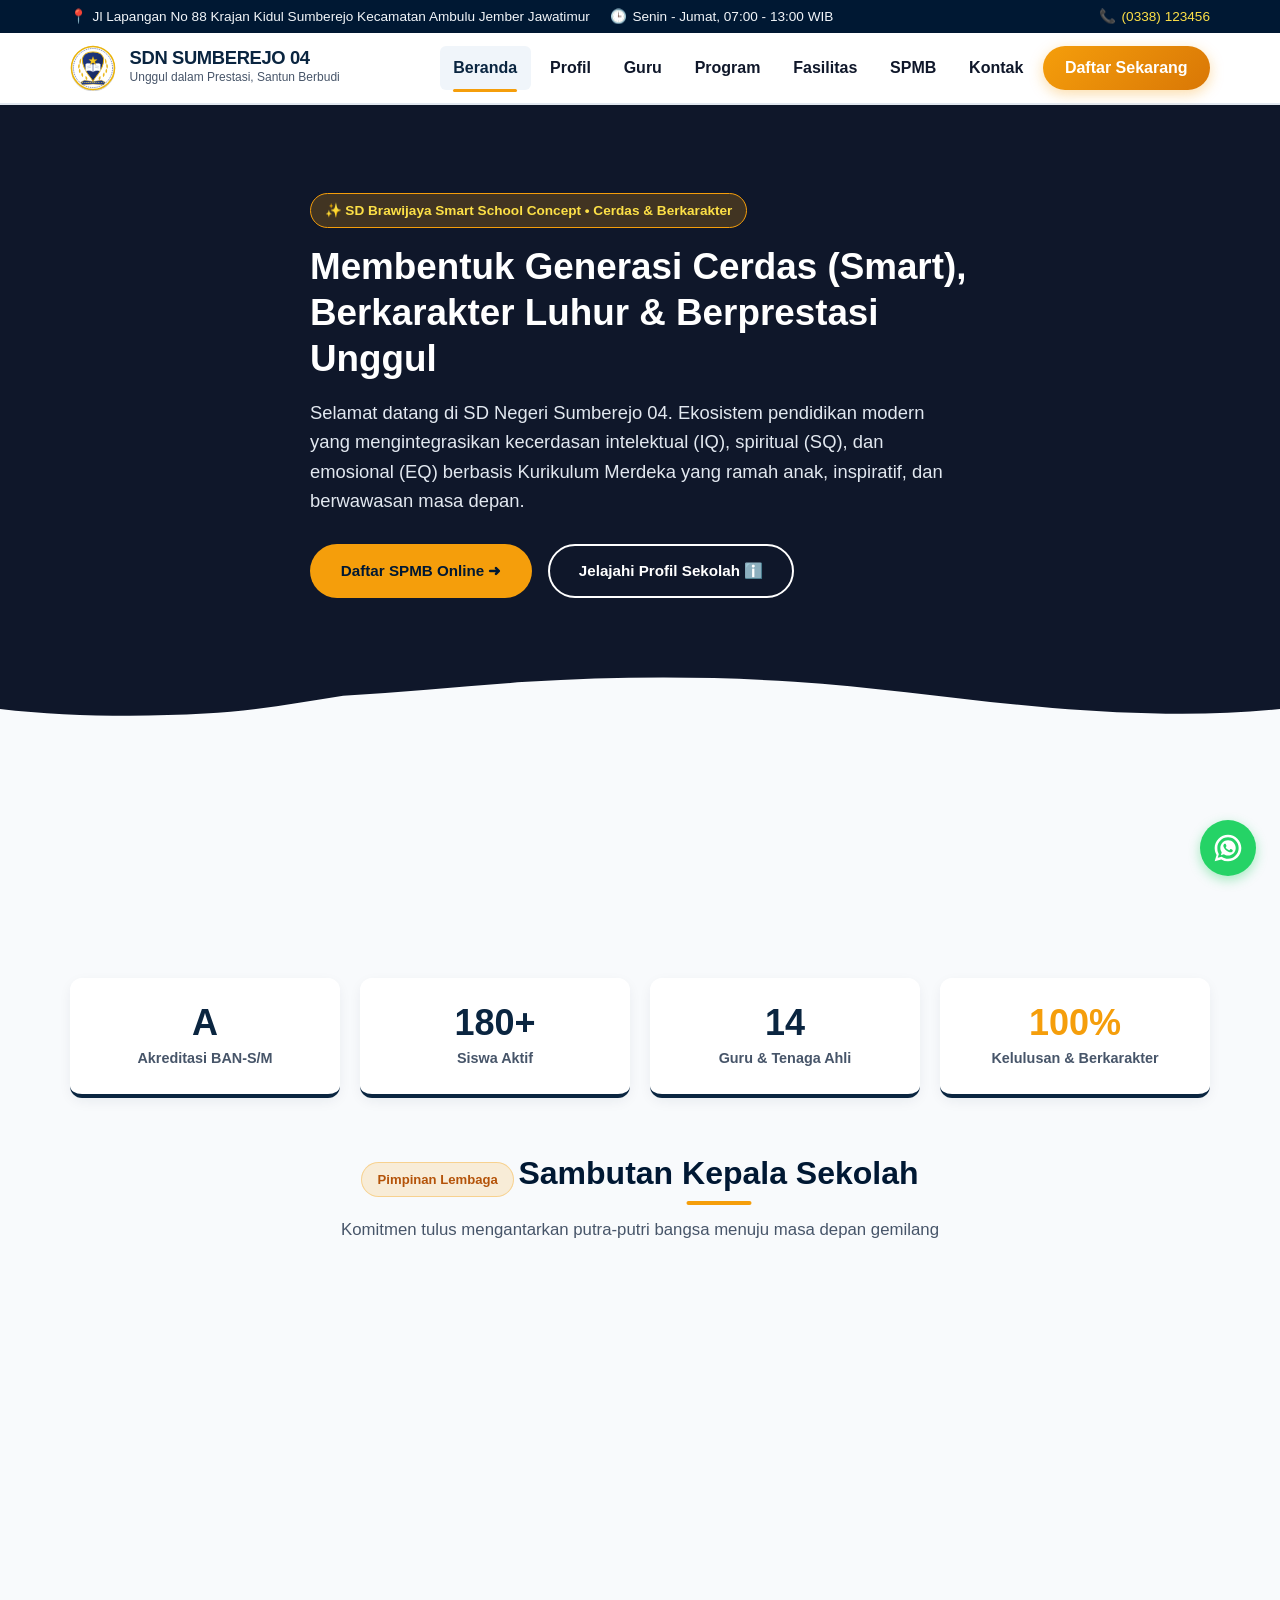
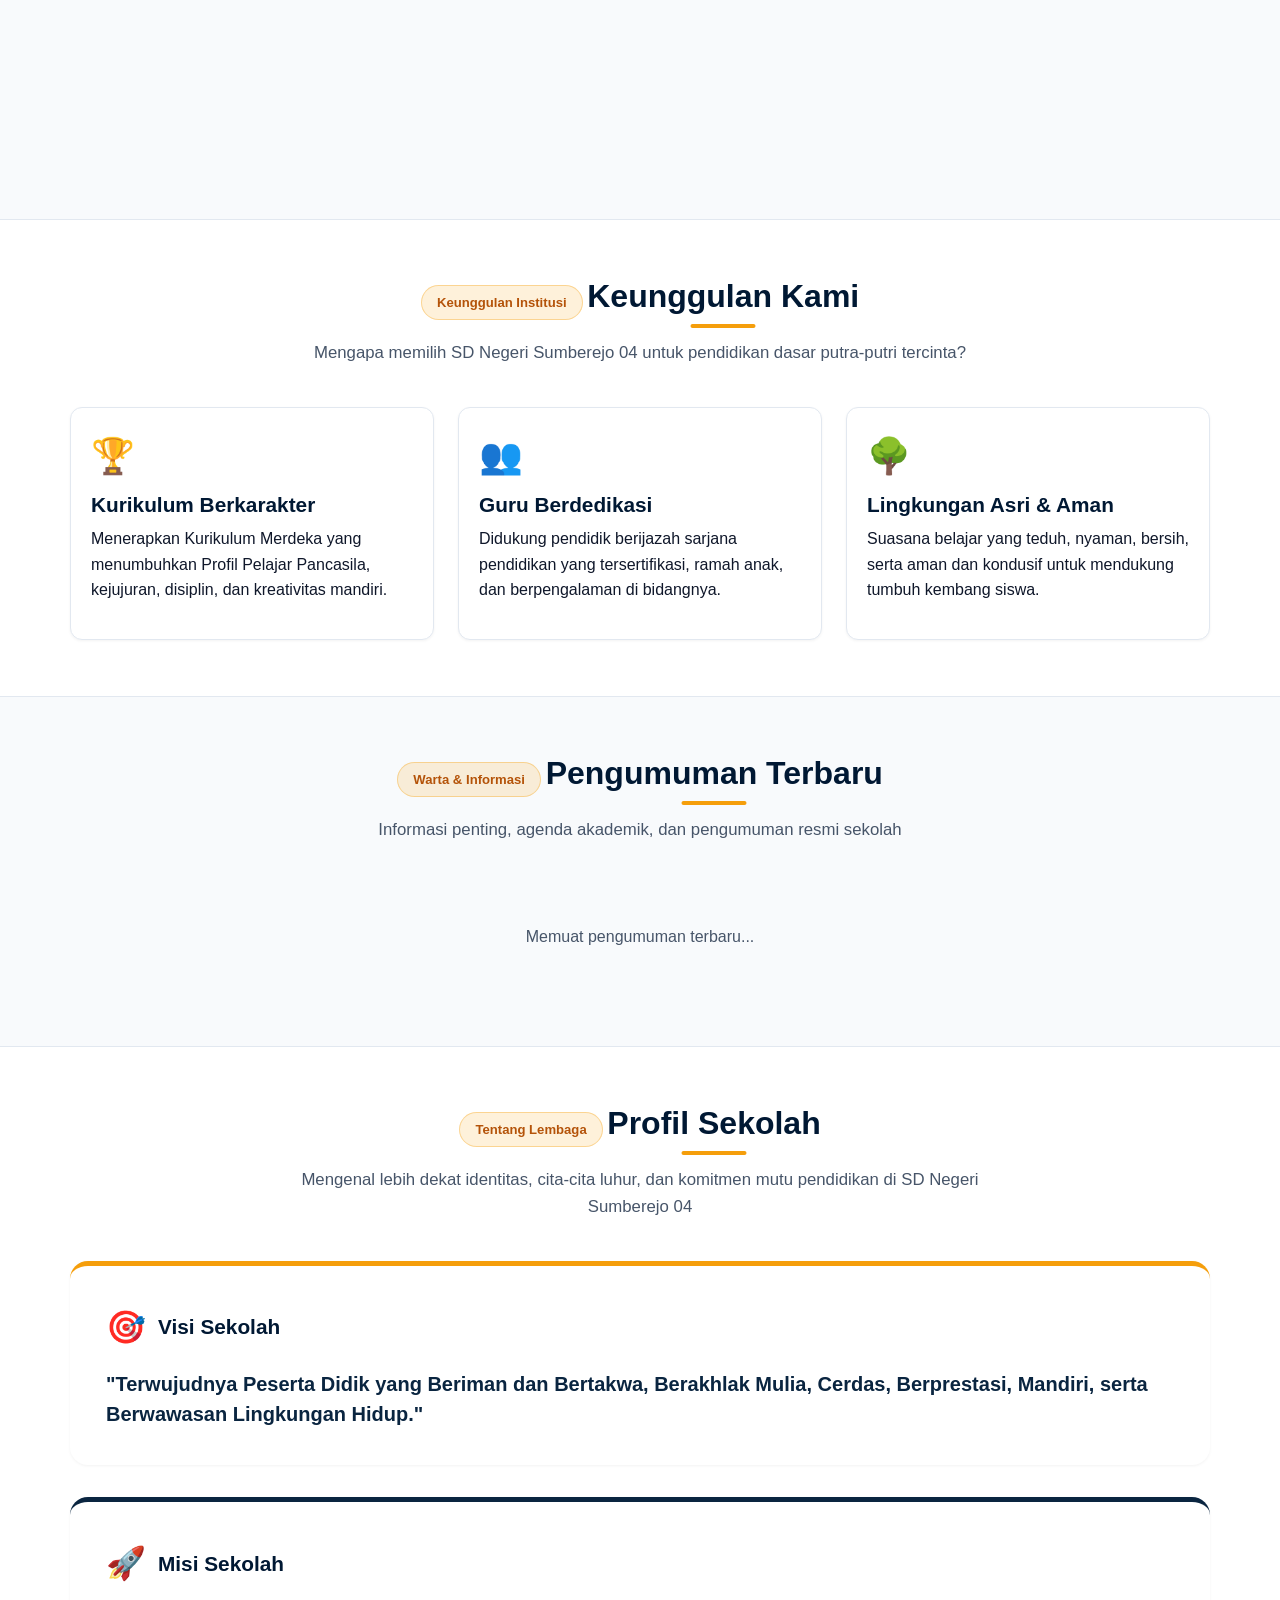
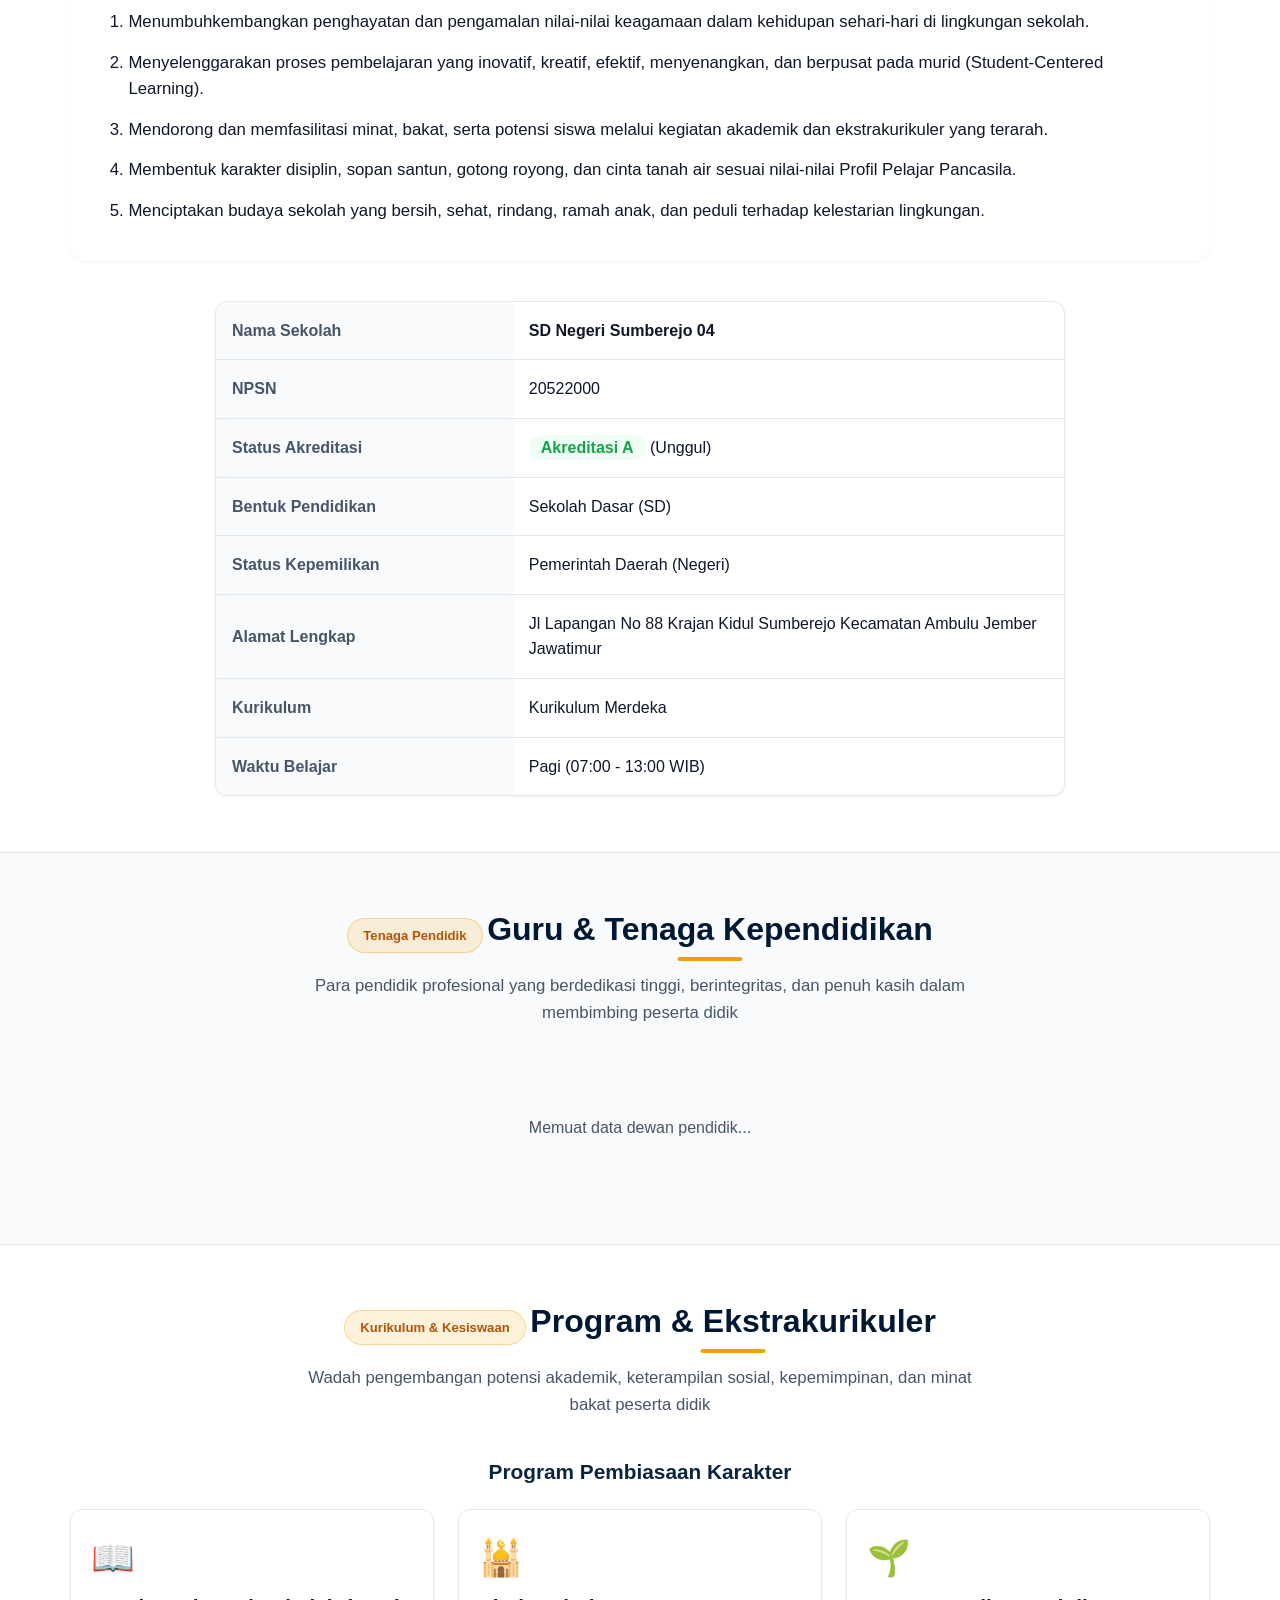
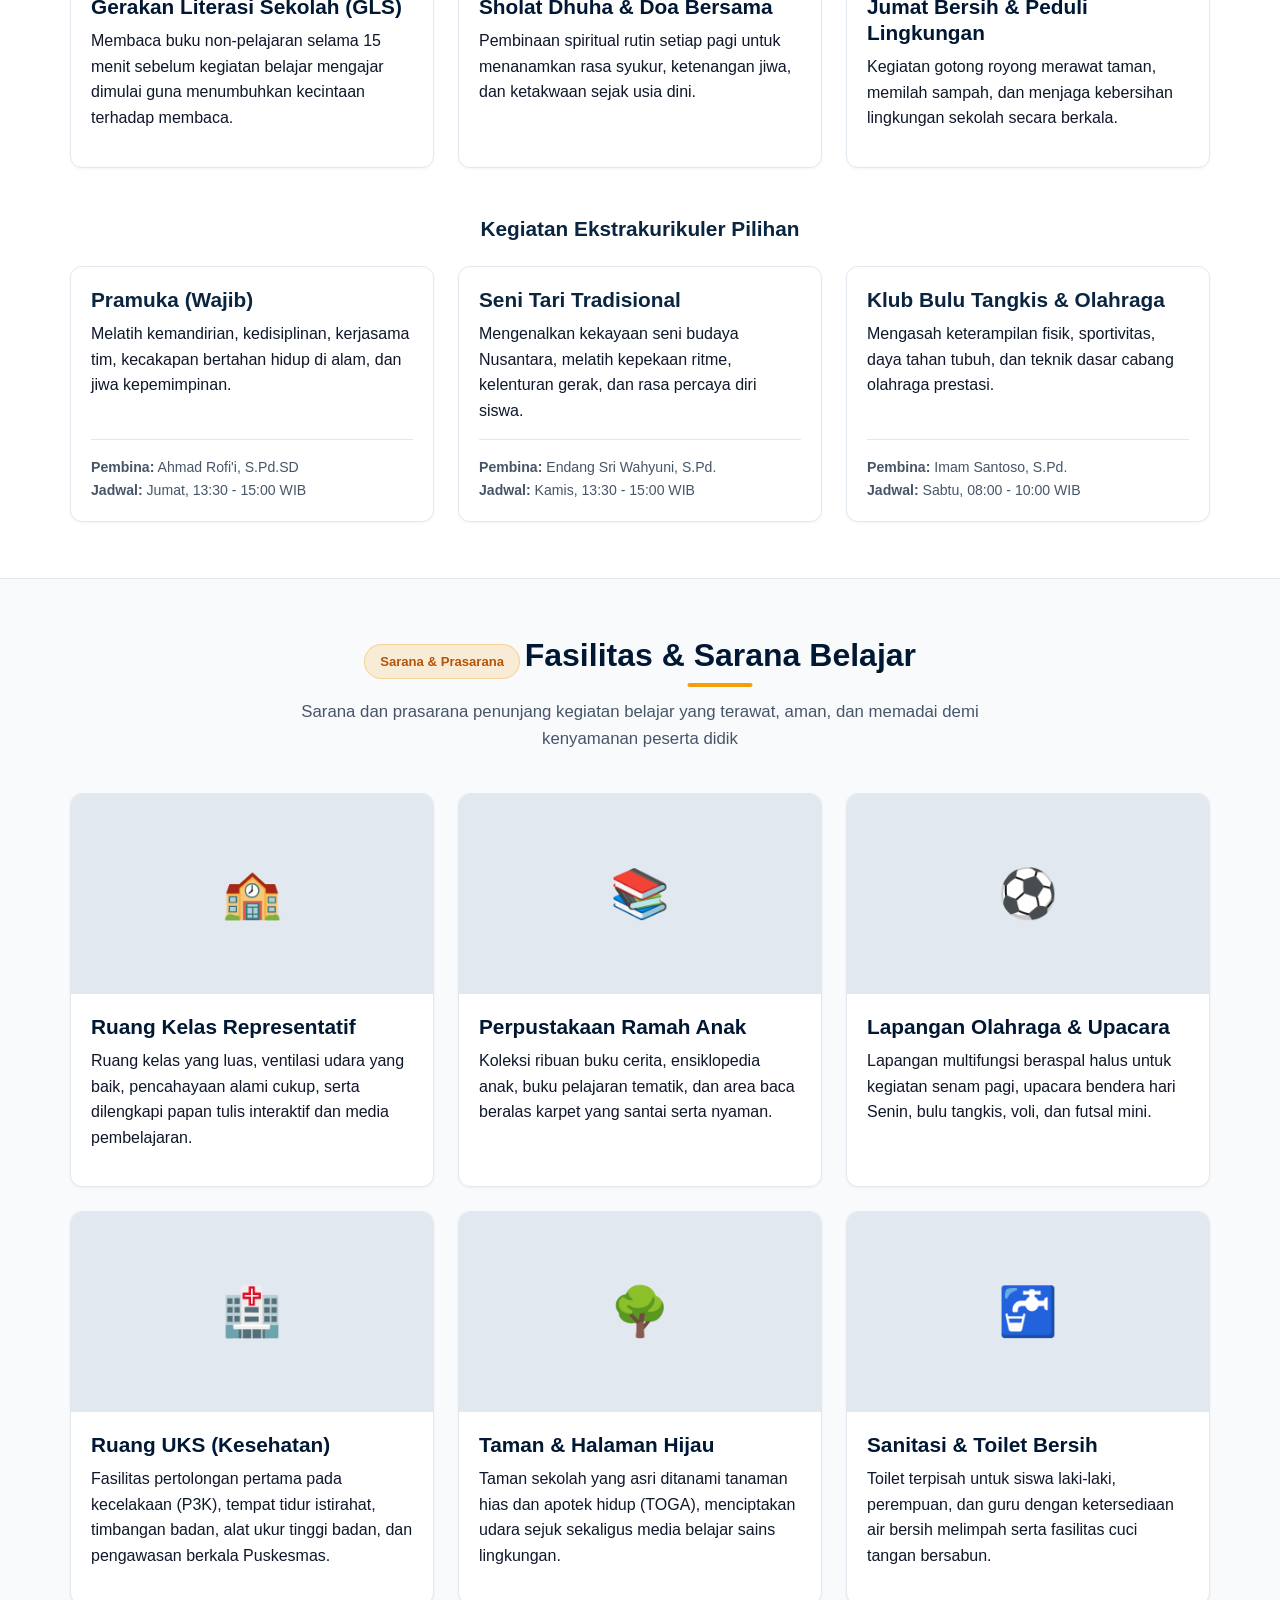
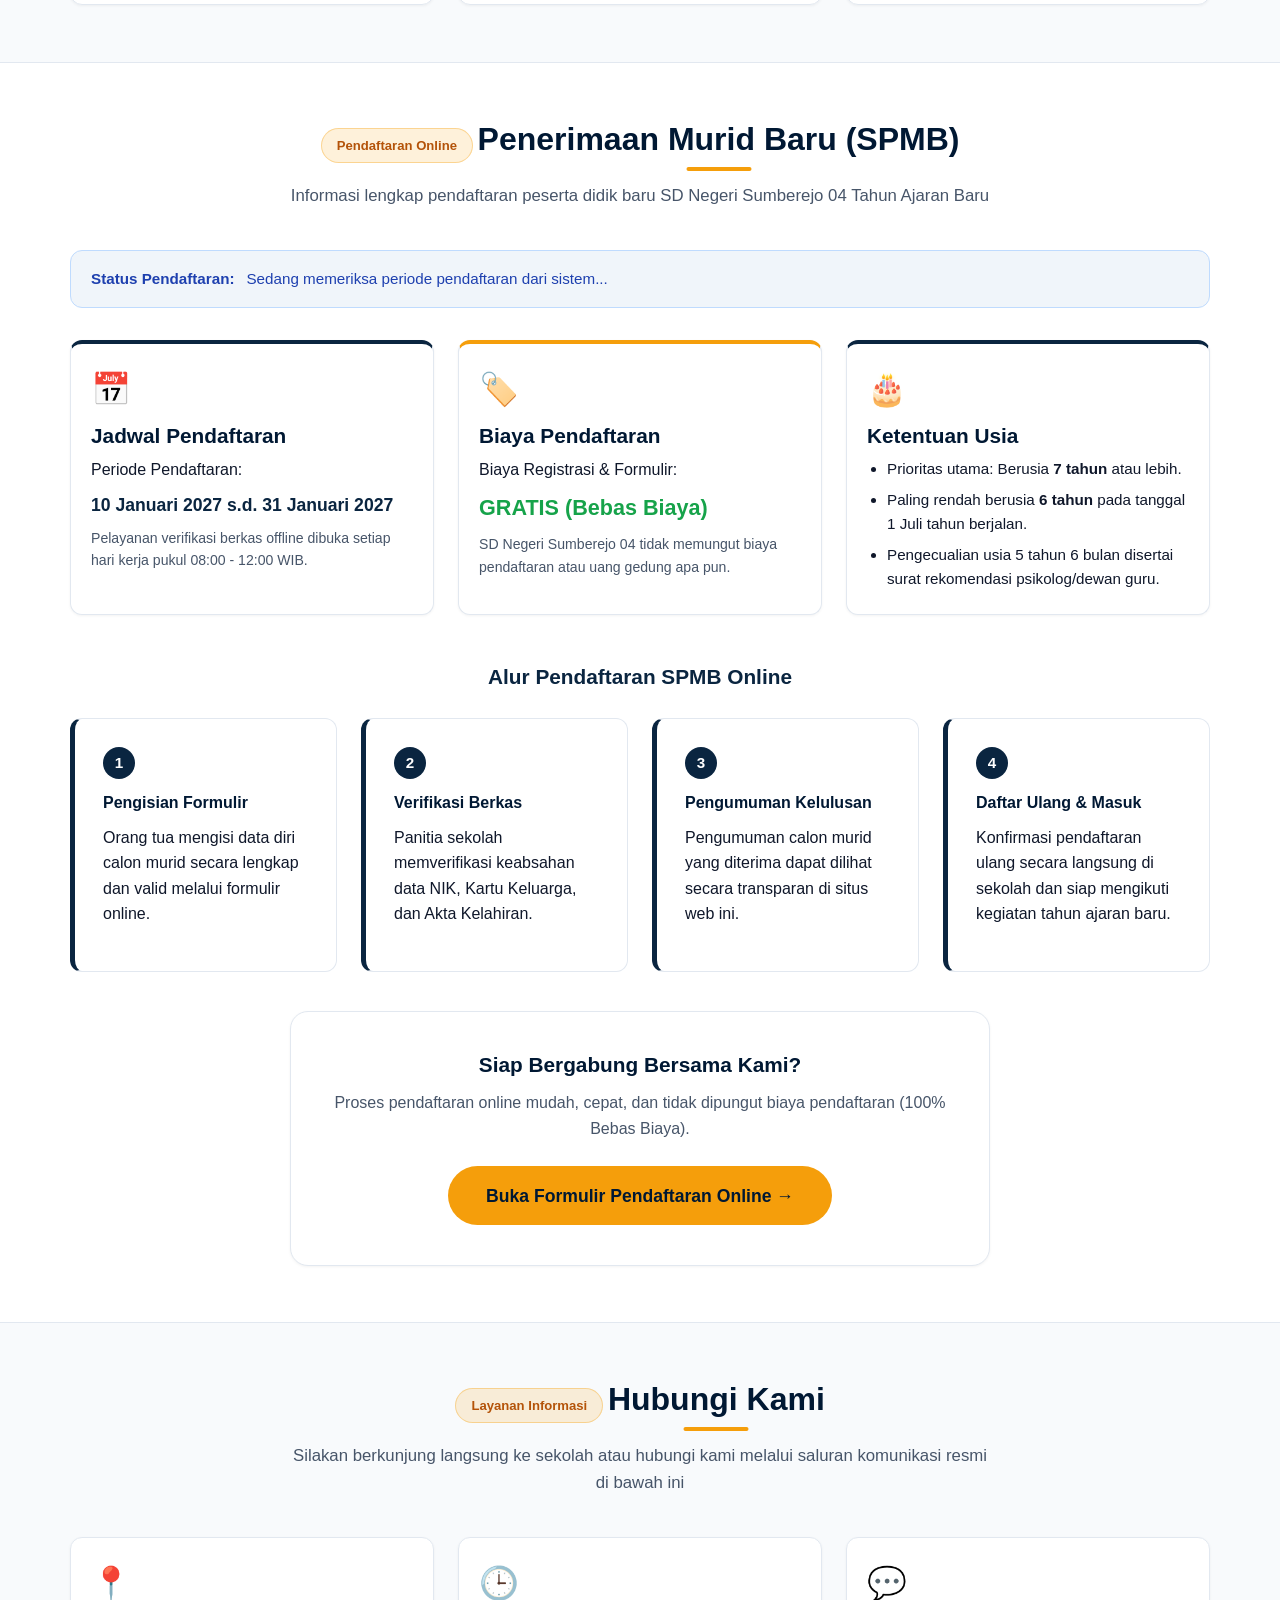
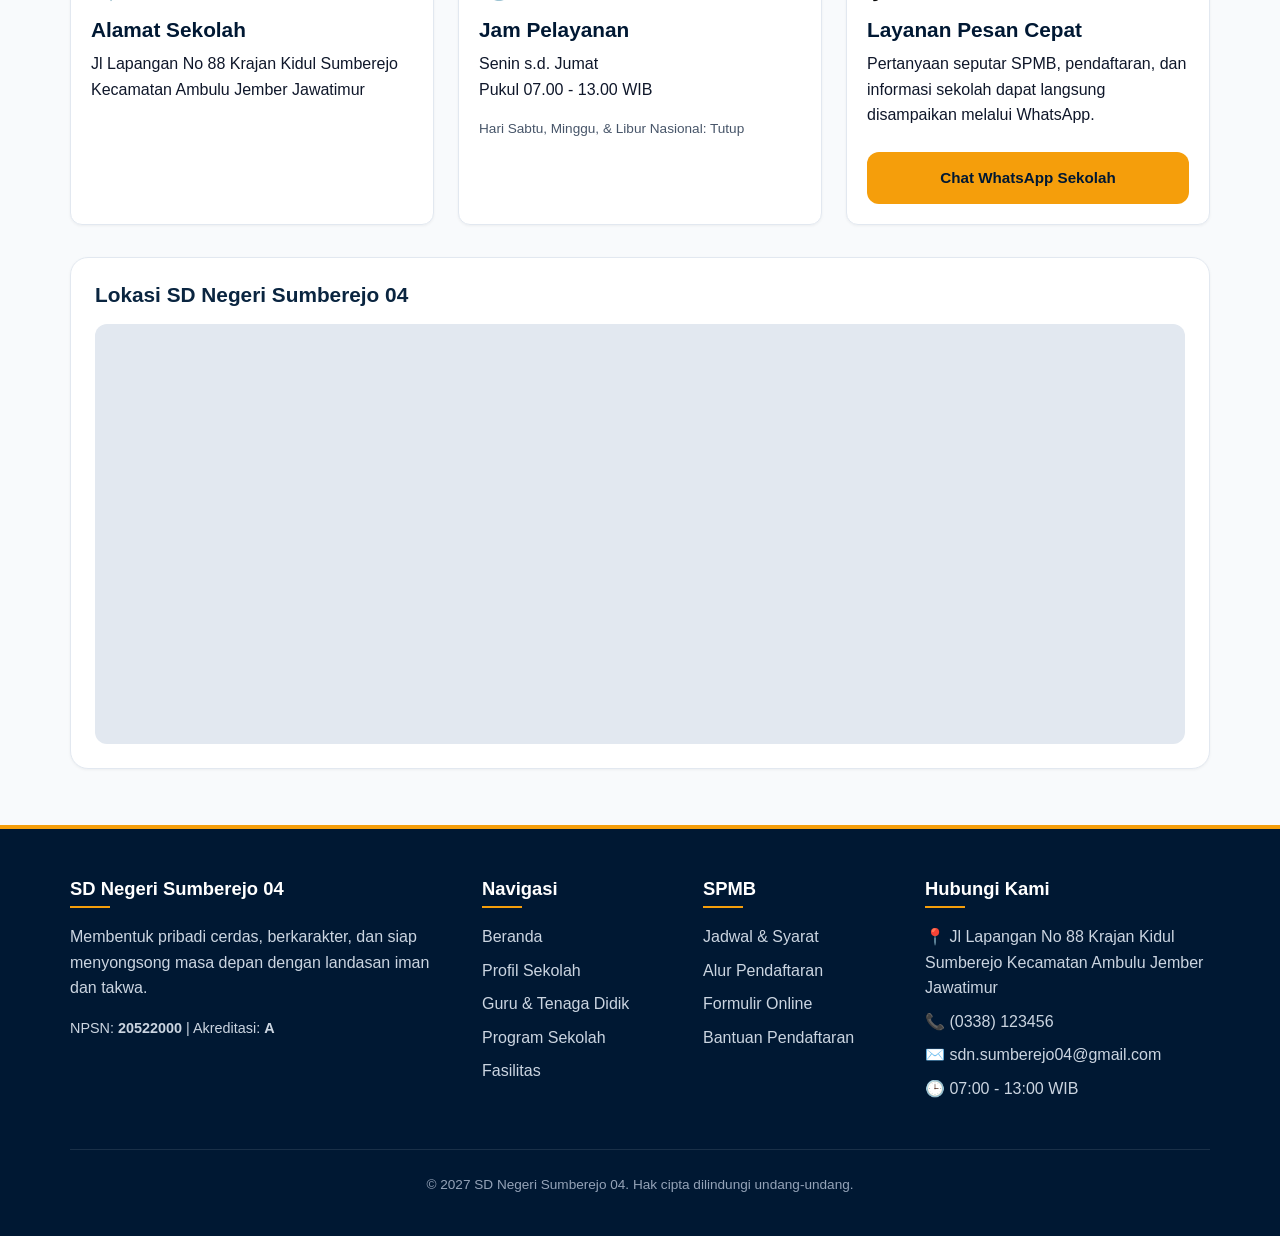
==== commit 16fcea19: "feat: redesign landing page persis gaya SD Brawijaya Smart School (sdbss.sch.id)" ====
--- a/index.html
+++ b/index.html
@@ -65,18 +65,58 @@
         <div class="hero-video-overlay"></div>
       </div>
       <div class="container hero-content">
-        <div class="hero-badge">✨ Penerimaan Murid Baru Telah Dibuka</div>
-        <h1>Membangun Karakter Luhur &amp; Generasi Berprestasi</h1>
-        <p>Selamat datang di <span data-config="namaSekolah">SD Negeri Sumberejo 04</span>. Kami mendidik dengan hati, memfasilitasi setiap potensi siswa untuk berkembang secara holistik dalam suasana belajar yang menyenangkan dan berkarakter.</p>
+        <div class="hero-badge" style="background: rgba(245, 158, 11, 0.22); border-color: var(--secondary); color: #fde047;">✨ SD Brawijaya Smart School Concept • Cerdas &amp; Berkarakter</div>
+        <h1>Membentuk Generasi Cerdas (Smart), Berkarakter Luhur &amp; Berprestasi Unggul</h1>
+        <p>Selamat datang di <span data-config="namaSekolah">SD Negeri Sumberejo 04</span>. Ekosistem pendidikan modern yang mengintegrasikan kecerdasan intelektual (IQ), spiritual (SQ), dan emosional (EQ) berbasis Kurikulum Merdeka yang ramah anak, inspiratif, dan berwawasan masa depan.</p>
         <div class="hero-actions">
-          <a href="daftar.html" class="btn btn-secondary">Daftar SPMB Online</a>
-          <a href="#profil" class="btn btn-outline">Kenali Sekolah Kami</a>
+          <a href="daftar.html" class="btn btn-secondary btn-pill" style="padding: 0.8rem 1.8rem; font-weight: 700;">Daftar SPMB Online ➜</a>
+          <a href="#profil" class="btn btn-outline btn-pill" style="padding: 0.8rem 1.8rem; font-weight: 600;">Jelajahi Profil Sekolah ℹ️</a>
+        </div>
+      </div>
+
+      <!-- SDBSS Style Wave Divider -->
+      <div class="hero-wave-divider">
+        <svg data-name="Layer 1" xmlns="http://www.w3.org/2000/svg" viewBox="0 0 1200 120" preserveAspectRatio="none">
+          <path d="M321.39,56.44c58-10.79,114.16-30.13,172-41.86,82.39-16.72,168.19-17.73,250.45-.39C823.78,31,906.67,72,985.66,92.83c70.05,18.48,146.53,26.09,214.34,3V120H0V95.8C59.71,118.08,130.83,121.31,192,109.84,236.4,101.55,279.79,78.25,321.39,56.44Z" class="shape-fill"></path>
+        </svg>
+      </div>
+    </section>
+
+    <!-- 4 Pilar Keunggulan Gaya SD BSS (Floating Overlap) -->
+    <section class="container" style="margin-top: -3.8rem; position: relative; z-index: 10;">
+      <div class="pillars-grid">
+        <div class="pillar-card homyz-reveal">
+          <div class="pillar-icon">💡</div>
+          <span style="font-size: 0.78rem; text-transform: uppercase; font-weight: 700; color: var(--secondary-hover); letter-spacing: 0.05em; margin-bottom: 0.35rem;">Smart Learning</span>
+          <h3 class="pillar-title">Smart &amp; Digital Education</h3>
+          <p class="pillar-desc">Penerapan literasi digital, media pembelajaran interaktif, dan Kurikulum Merdeka yang melatih kemampuan nalar kritis serta kreativitas mandiri.</p>
+        </div>
+
+        <div class="pillar-card homyz-reveal">
+          <div class="pillar-icon">🕌</div>
+          <span style="font-size: 0.78rem; text-transform: uppercase; font-weight: 700; color: var(--secondary-hover); letter-spacing: 0.05em; margin-bottom: 0.35rem;">Karakter Islami</span>
+          <h3 class="pillar-title">Religius &amp; Budi Pekerti</h3>
+          <p class="pillar-desc">Pembiasaan sholat Dhuha berjamaah, literasi Al-Qur'an, hafalan doa harian, dan pembinaan budi pekerti luhur sejak dini bagi seluruh murid.</p>
+        </div>
+
+        <div class="pillar-card homyz-reveal">
+          <div class="pillar-icon">🏆</div>
+          <span style="font-size: 0.78rem; text-transform: uppercase; font-weight: 700; color: var(--secondary-hover); letter-spacing: 0.05em; margin-bottom: 0.35rem;">Talenta Juara</span>
+          <h3 class="pillar-title">Prestasi &amp; Minat Bakat</h3>
+          <p class="pillar-desc">Wadah pembinaan intensif akademik, olimpiade sains, seni budaya Nusantara, serta bidang olahraga dengan rekam jejak apresiasi juara.</p>
+        </div>
+
+        <div class="pillar-card homyz-reveal">
+          <div class="pillar-icon">🌳</div>
+          <span style="font-size: 0.78rem; text-transform: uppercase; font-weight: 700; color: var(--secondary-hover); letter-spacing: 0.05em; margin-bottom: 0.35rem;">Eco School</span>
+          <h3 class="pillar-title">Lingkungan Asri &amp; Ramah Anak</h3>
+          <p class="pillar-desc">Suasana belajar teduh, bersih, ramah anak, bebas perundungan (anti-bullying), serta kondusif bagi kesehatan mental dan fisik anak.</p>
         </div>
       </div>
     </section>
 
     <!-- Statistik Sekolah -->
-    <section class="container">
+    <section class="container" style="margin-top: 2rem;">
       <div class="stats-grid">
         <div class="stat-card">
           <div class="stat-number" data-config="akreditasi">A</div>
@@ -97,25 +137,37 @@
       </div>
     </section>
 
-    <!-- Sambutan Kepala Sekolah -->
+    <!-- Sambutan Kepala Sekolah Gaya Eksekutif BSS -->
     <section class="section">
       <div class="container">
         <div class="section-header">
+          <div class="badge-tag-bss">Pimpinan Lembaga</div>
           <h2 class="section-title">Sambutan Kepala Sekolah</h2>
-        </div>
-        <div style="background: #ffffff; padding: 2.25rem; border-radius: var(--radius-lg); border: 1px solid var(--border-color); box-shadow: var(--shadow-sm); display: flex; flex-direction: column; gap: 1.5rem;">
-          <div style="display: flex; align-items: center; gap: 1.25rem; flex-wrap: wrap;">
-            <div style="width: 72px; height: 72px; border-radius: 50%; background: var(--primary-light); display: flex; align-items: center; justify-content: center; font-size: 2rem; border: 2px solid var(--primary);">
-              👨‍🏫
-            </div>
-            <div>
-              <h3 style="margin-bottom: 0.2rem; font-size: 1.25rem;">Kepala Sekolah <span data-config="namaSekolah">SD Negeri Sumberejo 04</span></h3>
-              <p style="margin: 0; color: var(--text-muted); font-size: 0.9rem;">Membina dengan Sepenuh Hati untuk Generasi Penerus Bangsa</p>
-            </div>
-          </div>
-          <blockquote style="font-size: 1.05rem; line-height: 1.7; color: var(--text-main); border-left: 4px solid var(--secondary); padding-left: 1.25rem; font-style: italic;" data-config="sambutanKepsek">
-            "Puji syukur ke hadirat Tuhan Yang Maha Esa. Kami menyambut hangat kehadiran Anda di situs resmi SD Negeri Sumberejo 04. Kami terus berupaya menghadirkan pendidikan bermutu, berkarakter mulia, serta membekali anak-anak kita dengan kecakapan literasi dan teknologi di era modern ini."
-          </blockquote>
+          <p class="section-subtitle">Komitmen tulus mengantarkan putra-putri bangsa menuju masa depan gemilang</p>
+        </div>
+        <div class="sambutan-grid homyz-reveal" style="background: #ffffff; padding: 2.5rem; border-radius: var(--radius-lg); border: 1px solid var(--border-color); box-shadow: var(--shadow-sm);">
+          <div class="sambutan-photo-frame">
+            <div style="font-size: 6.5rem; line-height: 1; filter: drop-shadow(0 8px 16px rgba(0,0,0,0.35));">👨‍🏫</div>
+            <div class="sambutan-badge-pill">Kepala Sekolah SDN Sumberejo 04</div>
+          </div>
+          <div>
+            <div style="display: flex; align-items: center; gap: 0.35rem; color: var(--secondary); margin-bottom: 0.75rem; font-size: 1.25rem;">
+              ★★★★★
+            </div>
+            <h3 style="font-size: 1.65rem; color: var(--primary-dark); margin-bottom: 0.5rem; line-height: 1.3;">
+              Selamat Datang di <span data-config="namaSekolah">SD Negeri Sumberejo 04</span>
+            </h3>
+            <p style="color: var(--secondary-hover); font-weight: 700; margin-bottom: 1.25rem; font-size: 1rem;">
+              "Mendidik dengan Hati, Membentuk Generasi Smart &amp; Berkarakter Mulia"
+            </p>
+            <blockquote style="font-size: 1.05rem; line-height: 1.8; color: var(--text-main); border-left: 4px solid var(--secondary); padding: 1.25rem; margin-bottom: 1.5rem; font-style: italic; background: rgba(245, 158, 11, 0.04); border-radius: 0 var(--radius-md) var(--radius-md) 0;" data-config="sambutanKepsek">
+              "Puji syukur ke hadirat Tuhan Yang Maha Esa. Kami menyambut hangat kehadiran Bapak/Ibu dan seluruh pemerhati pendidikan di situs resmi SD Negeri Sumberejo 04. Misi kami adalah menghadirkan pembelajaran yang memanusiakan anak, mengasah kecerdasan abad-21, serta menanamkan nilai-nilai keimanan yang kokoh agar lulusan kami siap menjadi teladan bagi lingkungannya."
+            </blockquote>
+            <div style="display: flex; gap: 1rem; align-items: center; flex-wrap: wrap;">
+              <a href="#profil" class="btn btn-primary btn-pill" style="font-size: 0.92rem; padding: 0.7rem 1.5rem;">Pelajari Visi &amp; Misi &rarr;</a>
+              <a href="https://wa.me/6281234567890" target="_blank" rel="noopener" class="btn btn-outline btn-pill" style="font-size: 0.92rem; color: var(--primary); border-color: var(--primary); padding: 0.7rem 1.5rem;" data-config="whatsapp">Hubungi Kepala Sekolah</a>
+            </div>
+          </div>
         </div>
       </div>
     </section>
@@ -124,6 +176,7 @@
     <section class="section section-alt">
       <div class="container">
         <div class="section-header">
+          <div class="badge-tag-bss">Keunggulan Institusi</div>
           <h2 class="section-title">Keunggulan Kami</h2>
           <p class="section-subtitle">Mengapa memilih <span data-config="namaSekolah">SD Negeri Sumberejo 04</span> untuk pendidikan dasar putra-putri tercinta?</p>
         </div>
@@ -157,6 +210,7 @@
     <section class="section">
       <div class="container">
         <div class="section-header">
+          <div class="badge-tag-bss">Warta &amp; Informasi</div>
           <h2 class="section-title">Pengumuman Terbaru</h2>
           <p class="section-subtitle">Informasi penting, agenda akademik, dan pengumuman resmi sekolah</p>
         </div>
@@ -172,6 +226,7 @@
     <section class="section section-alt" id="profil">
       <div class="container">
         <div class="section-header">
+          <div class="badge-tag-bss">Tentang Lembaga</div>
           <h2 class="section-title">Profil Sekolah</h2>
           <p class="section-subtitle">Mengenal lebih dekat identitas, cita-cita luhur, dan komitmen mutu pendidikan di SD Negeri Sumberejo 04</p>
         </div>
@@ -225,6 +280,7 @@
     <section class="section" id="guru">
       <div class="container">
         <div class="section-header">
+          <div class="badge-tag-bss">Tenaga Pendidik</div>
           <h2 class="section-title">Guru &amp; Tenaga Kependidikan</h2>
           <p class="section-subtitle">Para pendidik profesional yang berdedikasi tinggi, berintegritas, dan penuh kasih dalam membimbing peserta didik</p>
         </div>
@@ -241,6 +297,7 @@
     <section class="section section-alt" id="program">
       <div class="container">
         <div class="section-header">
+          <div class="badge-tag-bss">Kurikulum &amp; Kesiswaan</div>
           <h2 class="section-title">Program &amp; Ekstrakurikuler</h2>
           <p class="section-subtitle">Wadah pengembangan potensi akademik, keterampilan sosial, kepemimpinan, dan minat bakat peserta didik</p>
         </div>
@@ -312,6 +369,7 @@
     <section class="section" id="fasilitas">
       <div class="container">
         <div class="section-header">
+          <div class="badge-tag-bss">Sarana &amp; Prasarana</div>
           <h2 class="section-title">Fasilitas &amp; Sarana Belajar</h2>
           <p class="section-subtitle">Sarana dan prasarana penunjang kegiatan belajar yang terawat, aman, dan memadai demi kenyamanan peserta didik</p>
         </div>
@@ -367,6 +425,7 @@
     <section class="section section-alt" id="spmb">
       <div class="container">
         <div class="section-header">
+          <div class="badge-tag-bss">Pendaftaran Online</div>
           <h2 class="section-title">Penerimaan Murid Baru (SPMB)</h2>
           <p class="section-subtitle">Informasi lengkap pendaftaran peserta didik baru SD Negeri Sumberejo 04 Tahun Ajaran Baru</p>
         </div>
@@ -435,12 +494,17 @@
             <h4>Pengumuman Kelulusan</h4>
             <p>Pengumuman calon murid yang diterima dapat dilihat secara transparan di situs web ini.</p>
           </div>
+          <div class="step-item">
+            <div class="step-number">4</div>
+            <h4>Daftar Ulang &amp; Masuk</h4>
+            <p>Konfirmasi pendaftaran ulang secara langsung di sekolah dan siap mengikuti kegiatan tahun ajaran baru.</p>
+          </div>
         </div>
 
         <div style="text-align: center; background: #ffffff; padding: 2.5rem; border-radius: var(--radius-lg); border: 1px solid var(--border-color); box-shadow: var(--shadow-sm); max-width: 700px; margin: 0 auto;">
           <h3 style="margin-bottom: 0.75rem; color: var(--primary-dark);">Siap Bergabung Bersama Kami?</h3>
           <p style="color: var(--text-muted); margin-bottom: 1.5rem;">Proses pendaftaran online mudah, cepat, dan tidak dipungut biaya pendaftaran (100% Bebas Biaya).</p>
-          <a href="daftar.html" class="btn btn-secondary" style="font-size: 1.1rem; padding: 0.85rem 2.25rem;">Buka Formulir Pendaftaran Online &rarr;</a>
+          <a href="daftar.html" class="btn btn-secondary btn-pill" style="font-size: 1.1rem; padding: 0.85rem 2.25rem;">Buka Formulir Pendaftaran Online &rarr;</a>
         </div>
       </div>
     </section>
@@ -449,6 +513,7 @@
     <section class="section" id="kontak">
       <div class="container">
         <div class="section-header">
+          <div class="badge-tag-bss">Layanan Informasi</div>
           <h2 class="section-title">Hubungi Kami</h2>
           <p class="section-subtitle">Silakan berkunjung langsung ke sekolah atau hubungi kami melalui saluran komunikasi resmi di bawah ini</p>
         </div>
--- a/assets/css/style.css
+++ b/assets/css/style.css
@@ -1,17 +1,19 @@
 /* ==========================================================================
-   SD NEGERI SUMBEREJO 04 - DESAIN SISTEM & TEMA UTAMA
-   Warna: Navy Blue (#1e3a8a) & Kuning Emas (#eab308)
-   Prinsip: Mobile-first, Responsif, Aksesibel (WCAG AA), Bersih & Resmi
+   SD NEGERI SUMBEREJO 04 - TEMA RESMI SD BRAWIJAYA SMART SCHOOL (SDBSS.SCH.ID)
+   Warna: BSS Deep Navy (#0a2540) & BSS Gold (#f59e0b / #d97706)
+   Prinsip: Prestisius, Smart, Responsif, Interaktif, Transisi Halus 100%
    ========================================================================== */
 
 :root {
-  --primary: #1e3a8a;          /* Deep Navy Blue */
-  --primary-hover: #1e40af;
-  --primary-dark: #172554;
-  --primary-light: #eff6ff;
-  --secondary: #eab308;        /* Kuning Emas */
-  --secondary-hover: #ca8a04;
-  --secondary-light: #fefce8;
+  --primary: #0a2540;          /* Deep BSS Navy */
+  --primary-hover: #113860;
+  --primary-dark: #001833;
+  --primary-light: #f0f5fa;
+  --secondary: #f59e0b;        /* Vibrant BSS Gold */
+  --secondary-hover: #d97706;
+  --secondary-light: #fffbeb;
+  --accent-gold: #f59e0b;
+  --accent-blue: #1d4ed8;
 
   --text-main: #0f172a;        /* Slate 900 */
   --text-muted: #475569;       /* Slate 600 */
@@ -27,14 +29,15 @@
   --danger: #dc2626;
   --danger-bg: #fef2f2;
 
-  --shadow-sm: 0 1px 2px 0 rgb(0 0 0 / 0.05);
-  --shadow-md: 0 4px 6px -1px rgb(0 0 0 / 0.1), 0 2px 4px -2px rgb(0 0 0 / 0.1);
-  --shadow-lg: 0 10px 15px -3px rgb(0 0 0 / 0.1), 0 4px 6px -4px rgb(0 0 0 / 0.1);
+  --shadow-sm: 0 1px 3px 0 rgb(0 0 0 / 0.05);
+  --shadow-md: 0 4px 14px -2px rgba(10, 37, 64, 0.08);
+  --shadow-lg: 0 14px 30px -4px rgba(10, 37, 64, 0.14);
   --radius-sm: 6px;
-  --radius-md: 10px;
-  --radius-lg: 16px;
+  --radius-md: 12px;
+  --radius-lg: 18px;
+  --radius-pill: 9999px;
   --font-family: -apple-system, BlinkMacSystemFont, "Segoe UI", Roboto, "Helvetica Neue", Arial, sans-serif;
-  --transition: all 0.25s ease-in-out;
+  --transition: all 0.3s cubic-bezier(0.16, 1, 0.3, 1);
 }
 
 /* Reset & Dasar */
@@ -250,15 +253,21 @@
 }
 
 .nav-cta {
-  background-color: var(--secondary);
-  color: var(--primary-dark) !important;
+  background: linear-gradient(135deg, #f59e0b 0%, #d97706 100%) !important;
+  color: #ffffff !important;
   font-weight: 700;
   text-align: center;
+  border-radius: var(--radius-pill);
+  padding: 0.6rem 1.4rem !important;
+  box-shadow: 0 4px 14px rgba(245, 158, 11, 0.35);
+  transition: transform 0.25s ease, box-shadow 0.25s ease, background 0.25s ease;
 }
 
 .nav-cta:hover {
-  background-color: var(--secondary-hover);
+  background: linear-gradient(135deg, #d97706 0%, #b45309 100%) !important;
   color: #ffffff !important;
+  transform: translateY(-2px);
+  box-shadow: 0 8px 20px rgba(245, 158, 11, 0.45);
 }
 
 /* Banner / Hero Section */
@@ -272,11 +281,15 @@
 
 /* Hero dengan Video Opening Logo Widescreen */
 .hero-with-video {
-  min-height: 540px;
+  min-height: 560px;
   display: flex;
   align-items: center;
   background-color: var(--primary-dark);
-  padding: 5rem 0;
+  padding: 5.5rem 0 7.5rem 0;
+}
+
+.hero-with-video::after {
+  display: none !important;
 }
 
 .hero-video-wrapper {
@@ -412,6 +425,10 @@
   width: 100%;
 }
 
+.btn-pill {
+  border-radius: var(--radius-pill) !important;
+}
+
 .btn:disabled {
   opacity: 0.6;
   cursor: not-allowed;
@@ -457,7 +474,7 @@
   font-size: 1.05rem;
 }
 
-/* Stat Bar */
+/* Stat Bar & 4 Pilar Keunggulan BSS */
 .stats-grid {
   display: grid;
   grid-template-columns: repeat(2, 1fr);
@@ -474,6 +491,16 @@
   box-shadow: var(--shadow-md);
   text-align: center;
   border-bottom: 4px solid var(--primary);
+  border-top: 3px solid transparent;
+  transition: transform 0.4s cubic-bezier(0.16, 1, 0.3, 1),
+              box-shadow 0.4s cubic-bezier(0.16, 1, 0.3, 1),
+              border-top-color 0.3s ease;
+}
+
+.stat-card:hover {
+  transform: translateY(-8px);
+  box-shadow: 0 20px 30px -10px rgba(10, 37, 64, 0.18);
+  border-top-color: var(--secondary);
 }
 
 .stat-number {
@@ -488,6 +515,185 @@
   font-size: 0.9rem;
   color: var(--text-muted);
   font-weight: 600;
+}
+
+/* 4 Pilar Keunggulan Gaya SD BSS */
+.pillars-grid {
+  display: grid;
+  grid-template-columns: 1fr;
+  gap: 1.25rem;
+  margin-top: 2rem;
+}
+
+@media (min-width: 640px) {
+  .pillars-grid {
+    grid-template-columns: repeat(2, 1fr);
+  }
+}
+
+@media (min-width: 1024px) {
+  .pillars-grid {
+    grid-template-columns: repeat(4, 1fr);
+  }
+}
+
+.pillar-card {
+  background: #ffffff;
+  padding: 1.75rem 1.4rem;
+  border-radius: var(--radius-lg);
+  box-shadow: var(--shadow-md);
+  border: 1px solid var(--border-color);
+  transition: transform 0.4s cubic-bezier(0.16, 1, 0.3, 1),
+              box-shadow 0.4s cubic-bezier(0.16, 1, 0.3, 1),
+              border-color 0.3s ease;
+  display: flex;
+  flex-direction: column;
+  position: relative;
+  overflow: hidden;
+}
+
+.pillar-card::before {
+  content: "";
+  position: absolute;
+  top: 0;
+  left: 0;
+  right: 0;
+  height: 4px;
+  background: linear-gradient(90deg, var(--secondary) 0%, var(--primary) 100%);
+  transition: height 0.3s ease;
+}
+
+.pillar-card:hover {
+  transform: translateY(-8px);
+  box-shadow: 0 20px 35px -8px rgba(10, 37, 64, 0.16);
+  border-color: rgba(245, 158, 11, 0.5);
+}
+
+.pillar-card:hover::before {
+  height: 6px;
+}
+
+.pillar-icon {
+  width: 52px;
+  height: 52px;
+  border-radius: 12px;
+  background: linear-gradient(135deg, rgba(245, 158, 11, 0.18) 0%, rgba(10, 37, 64, 0.06) 100%);
+  color: var(--secondary-hover);
+  display: flex;
+  align-items: center;
+  justify-content: center;
+  font-size: 1.6rem;
+  margin-bottom: 1rem;
+  transition: transform 0.3s ease;
+}
+
+.pillar-card:hover .pillar-icon {
+  transform: scale(1.1) rotate(5deg);
+}
+
+.pillar-title {
+  font-size: 1.1rem;
+  font-weight: 700;
+  color: var(--primary);
+  margin-bottom: 0.45rem;
+  line-height: 1.3;
+}
+
+.pillar-desc {
+  font-size: 0.88rem;
+  color: var(--text-muted);
+  line-height: 1.5;
+  margin: 0;
+}
+
+/* Sambutan Kepala Sekolah Gaya Eksekutif BSS */
+.sambutan-grid {
+  display: grid;
+  grid-template-columns: 1fr;
+  gap: 2.5rem;
+  align-items: center;
+}
+
+@media (min-width: 992px) {
+  .sambutan-grid {
+    grid-template-columns: 320px 1fr;
+    gap: 3.5rem;
+  }
+}
+
+.sambutan-photo-frame {
+  position: relative;
+  border-radius: 20px;
+  overflow: hidden;
+  box-shadow: 0 16px 35px -8px rgba(10, 37, 64, 0.18);
+  border: 4px solid #ffffff;
+  background: linear-gradient(135deg, #0a2540 0%, #173b6c 100%);
+  aspect-ratio: 4 / 4.8;
+  display: flex;
+  flex-direction: column;
+  align-items: center;
+  justify-content: center;
+}
+
+.sambutan-photo-frame::after {
+  content: "";
+  position: absolute;
+  inset: 0;
+  border: 2px solid rgba(245, 158, 11, 0.5);
+  border-radius: 16px;
+  margin: 8px;
+  pointer-events: none;
+}
+
+.sambutan-badge-pill {
+  position: absolute;
+  bottom: 16px;
+  background: rgba(10, 37, 64, 0.92);
+  backdrop-filter: blur(8px);
+  color: #fef08a;
+  padding: 0.45rem 1.1rem;
+  border-radius: 9999px;
+  font-size: 0.84rem;
+  font-weight: 700;
+  border: 1px solid rgba(245, 158, 11, 0.5);
+  z-index: 2;
+  box-shadow: 0 4px 12px rgba(0, 0, 0, 0.2);
+}
+
+.badge-tag-bss {
+  display: inline-flex;
+  align-items: center;
+  gap: 0.45rem;
+  background: rgba(245, 158, 11, 0.15);
+  border: 1px solid rgba(245, 158, 11, 0.35);
+  color: #b45309;
+  padding: 0.35rem 0.95rem;
+  border-radius: var(--radius-pill);
+  font-size: 0.82rem;
+  font-weight: 700;
+  margin-bottom: 0.85rem;
+}
+
+/* SDBSS Wave Divider at bottom of Hero */
+.hero-wave-divider {
+  position: absolute;
+  bottom: 0;
+  left: 0;
+  width: 100%;
+  overflow: hidden;
+  line-height: 0;
+  z-index: 3;
+}
+
+.hero-wave-divider svg {
+  position: relative;
+  display: block;
+  width: calc(100% + 1.3px);
+  height: 40px;
+}
+
+.hero-wave-divider .shape-fill {
+  fill: var(--bg-page);
 }
 
 /* Grid Kartu */
@@ -899,7 +1105,7 @@
   }
 
   .steps-grid {
-    grid-template-columns: repeat(3, 1fr);
+    grid-template-columns: repeat(2, 1fr);
   }
 
   .form-row {
@@ -912,6 +1118,10 @@
 }
 
 @media (min-width: 1024px) {
+  .steps-grid {
+    grid-template-columns: repeat(4, 1fr);
+  }
+
   .card-grid.tri-col {
     grid-template-columns: repeat(3, 1fr);
   }
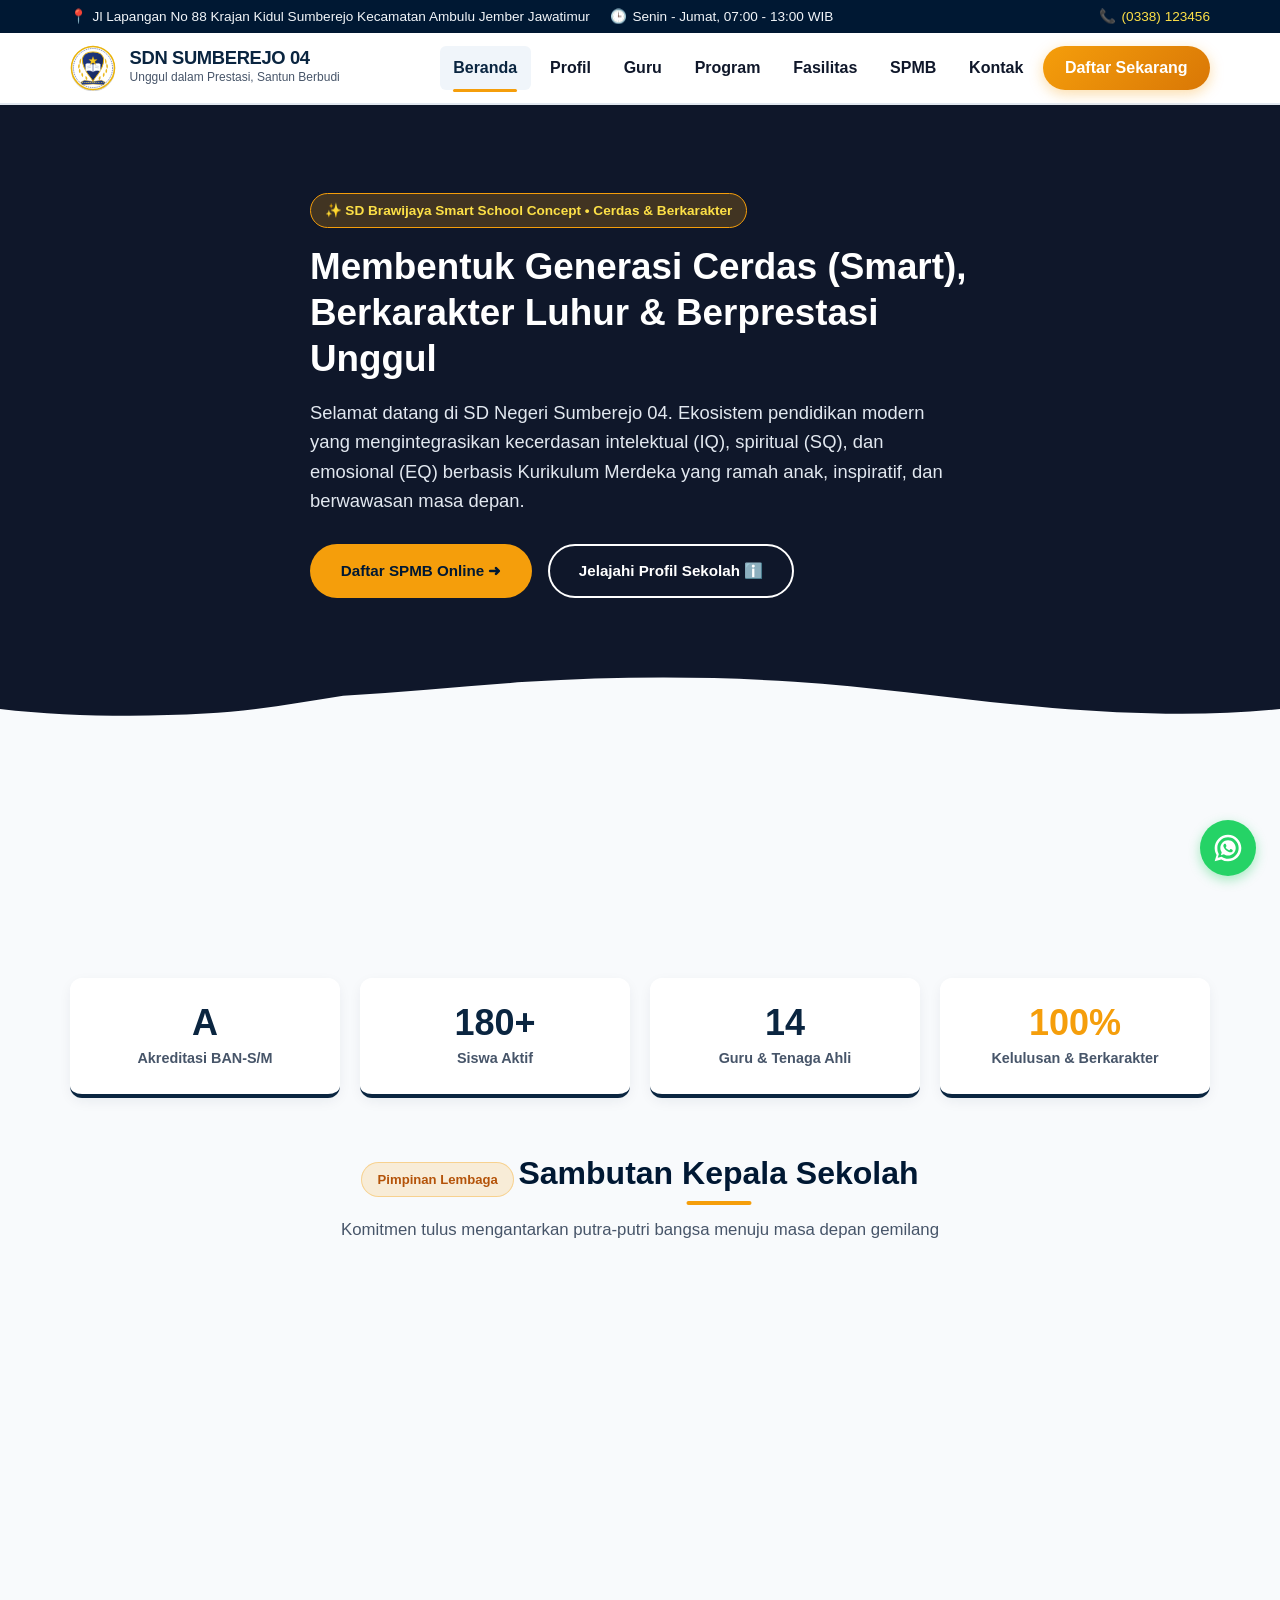
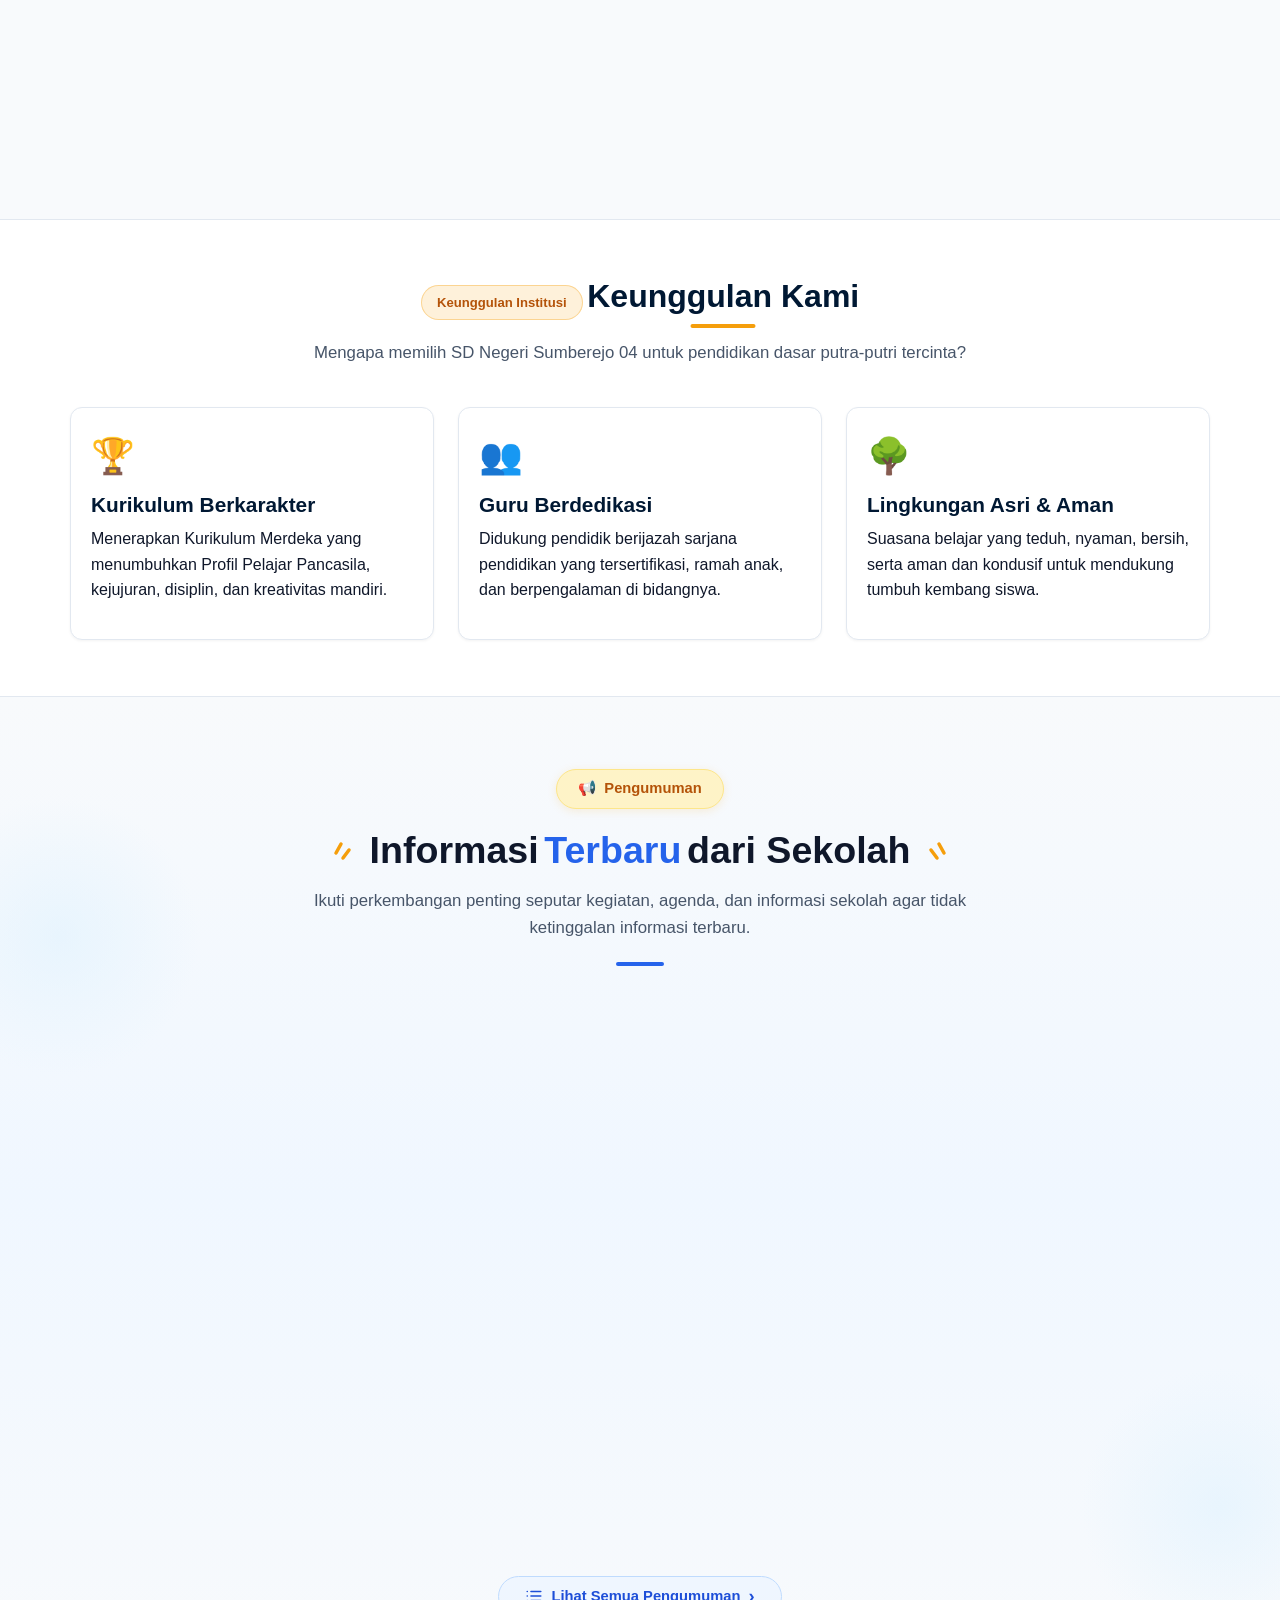
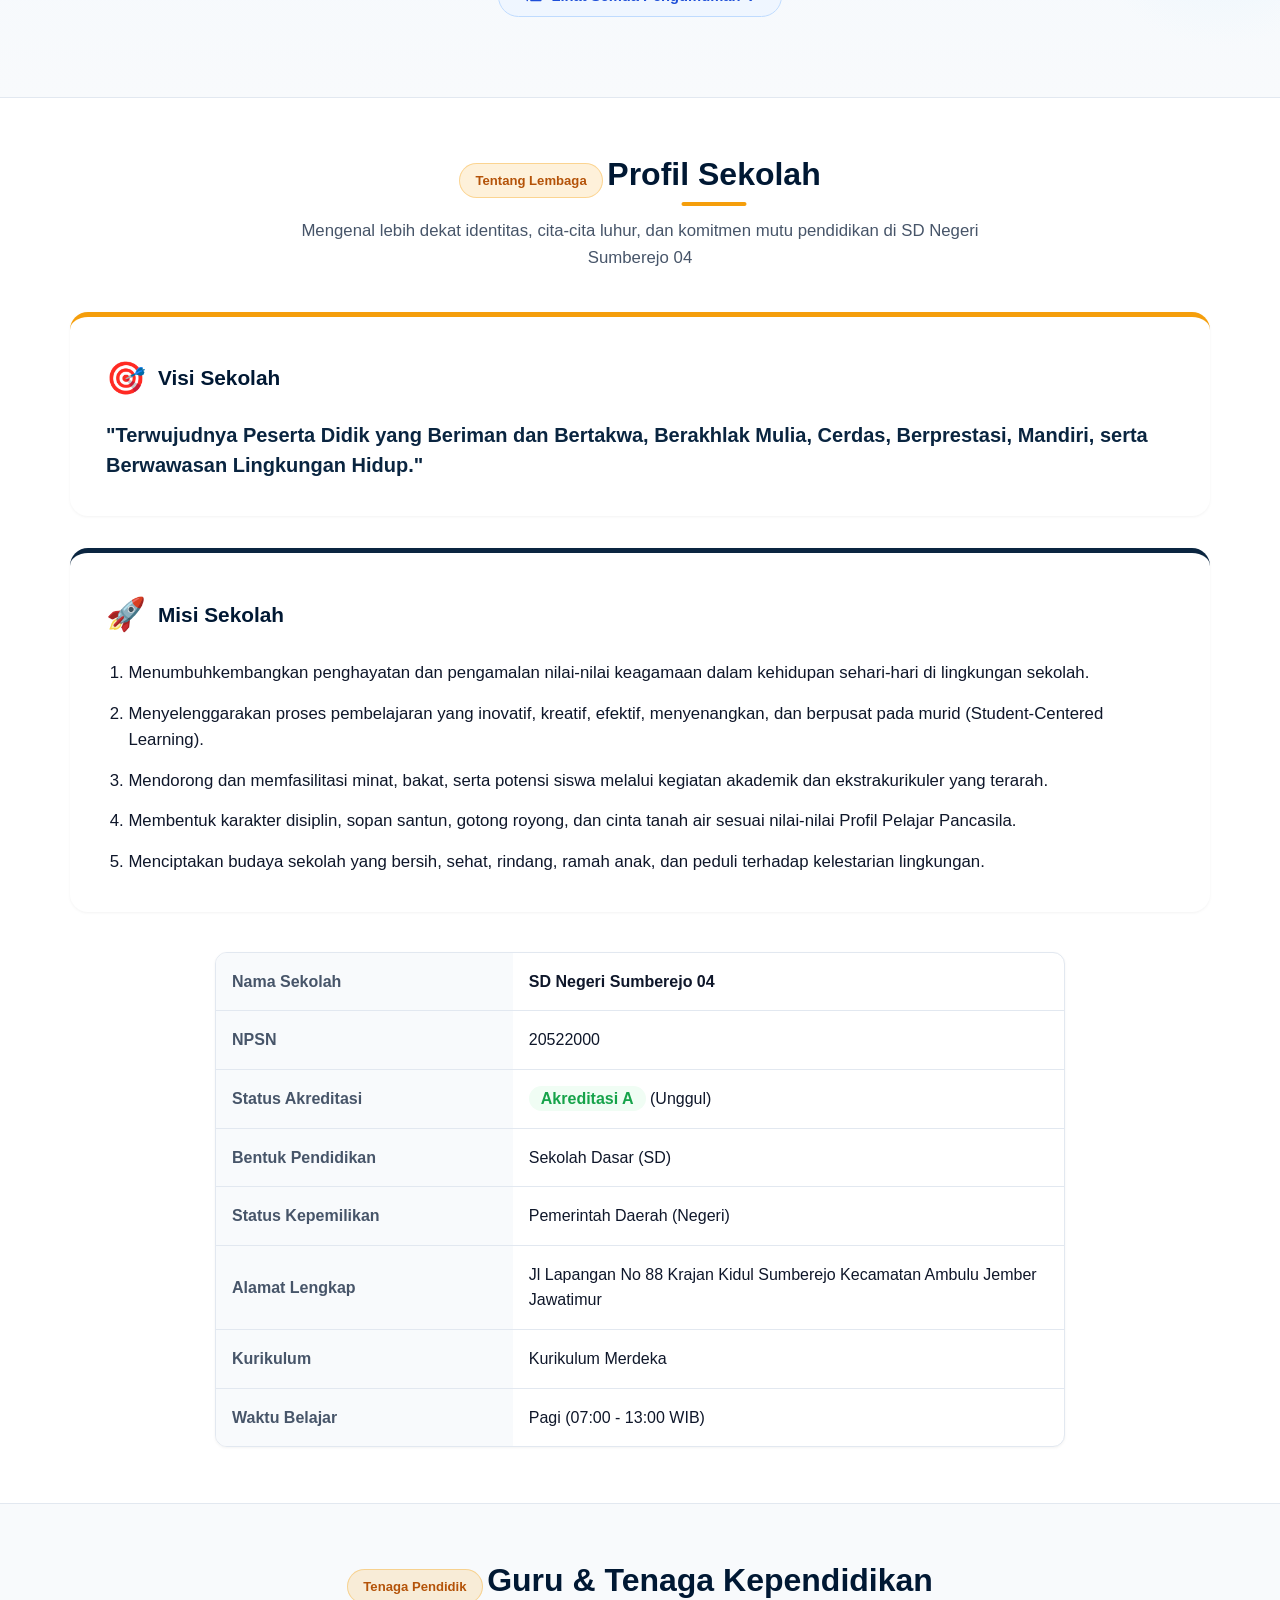
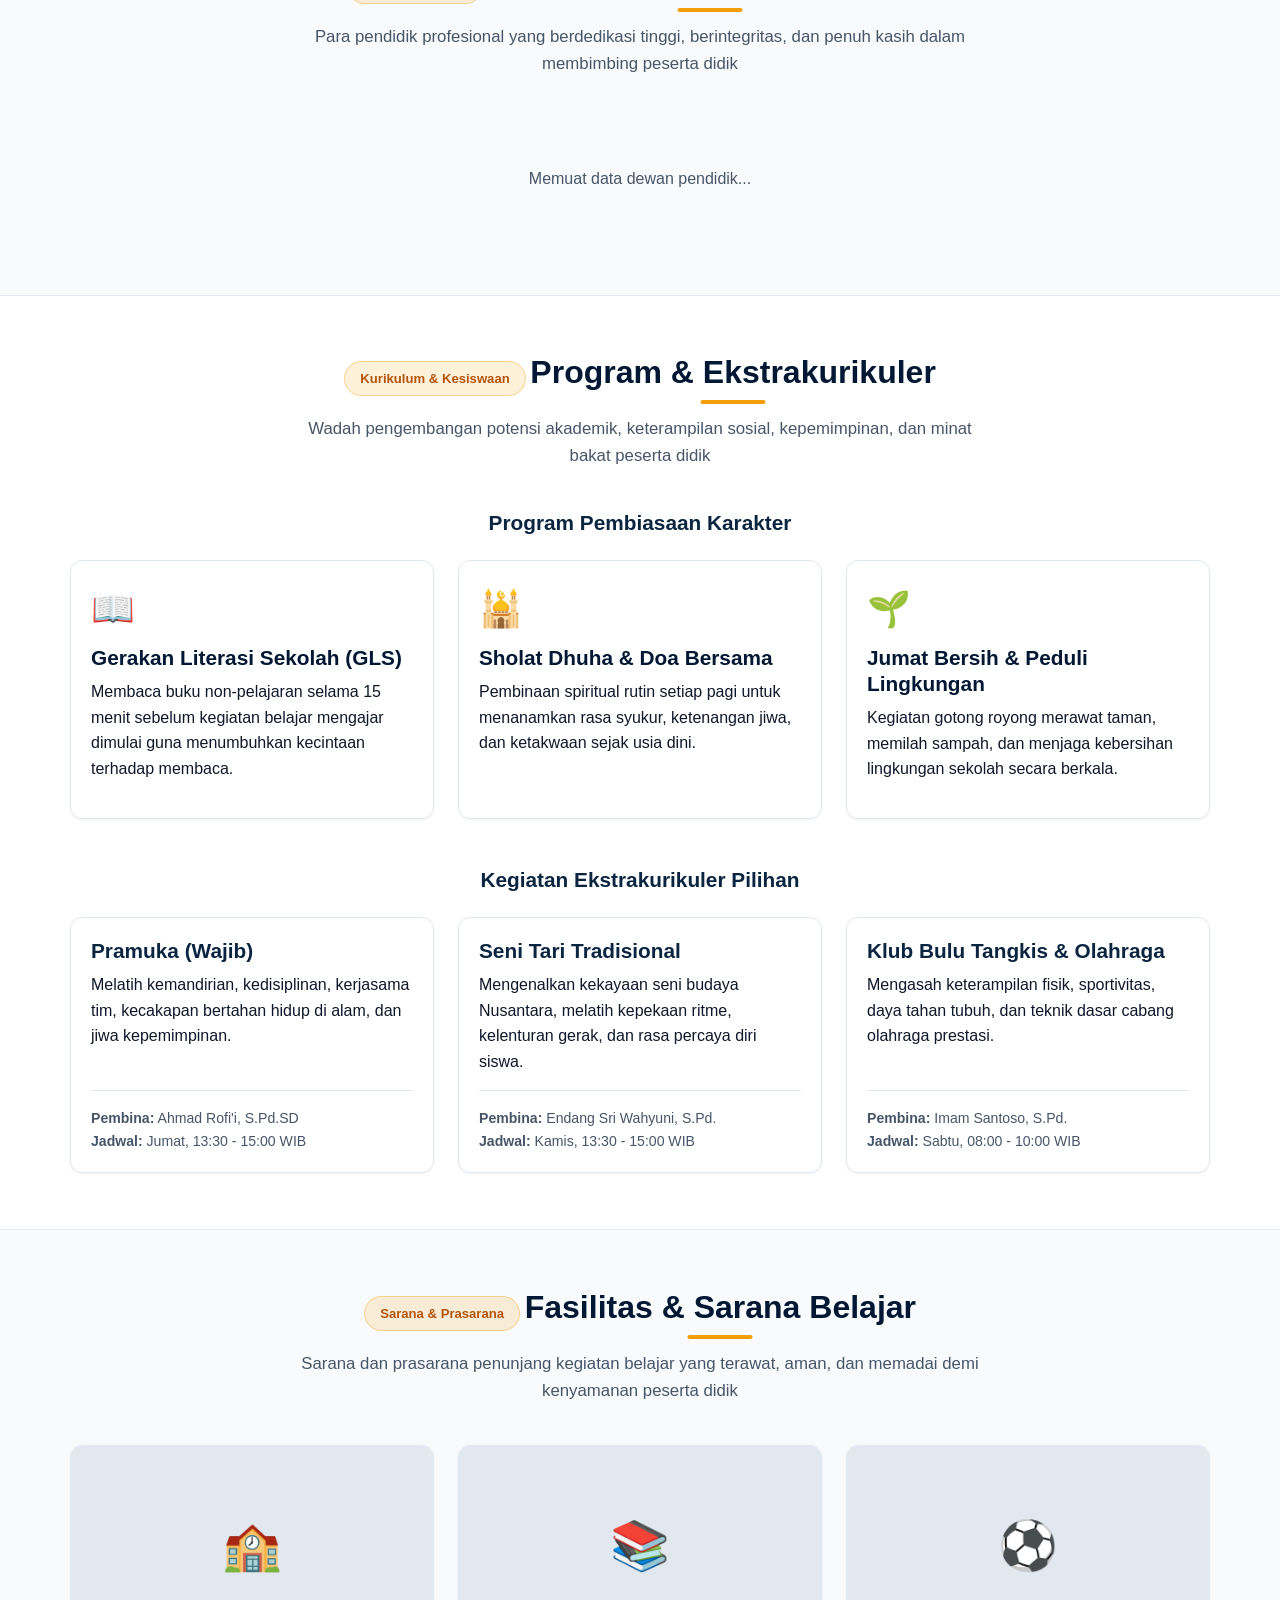
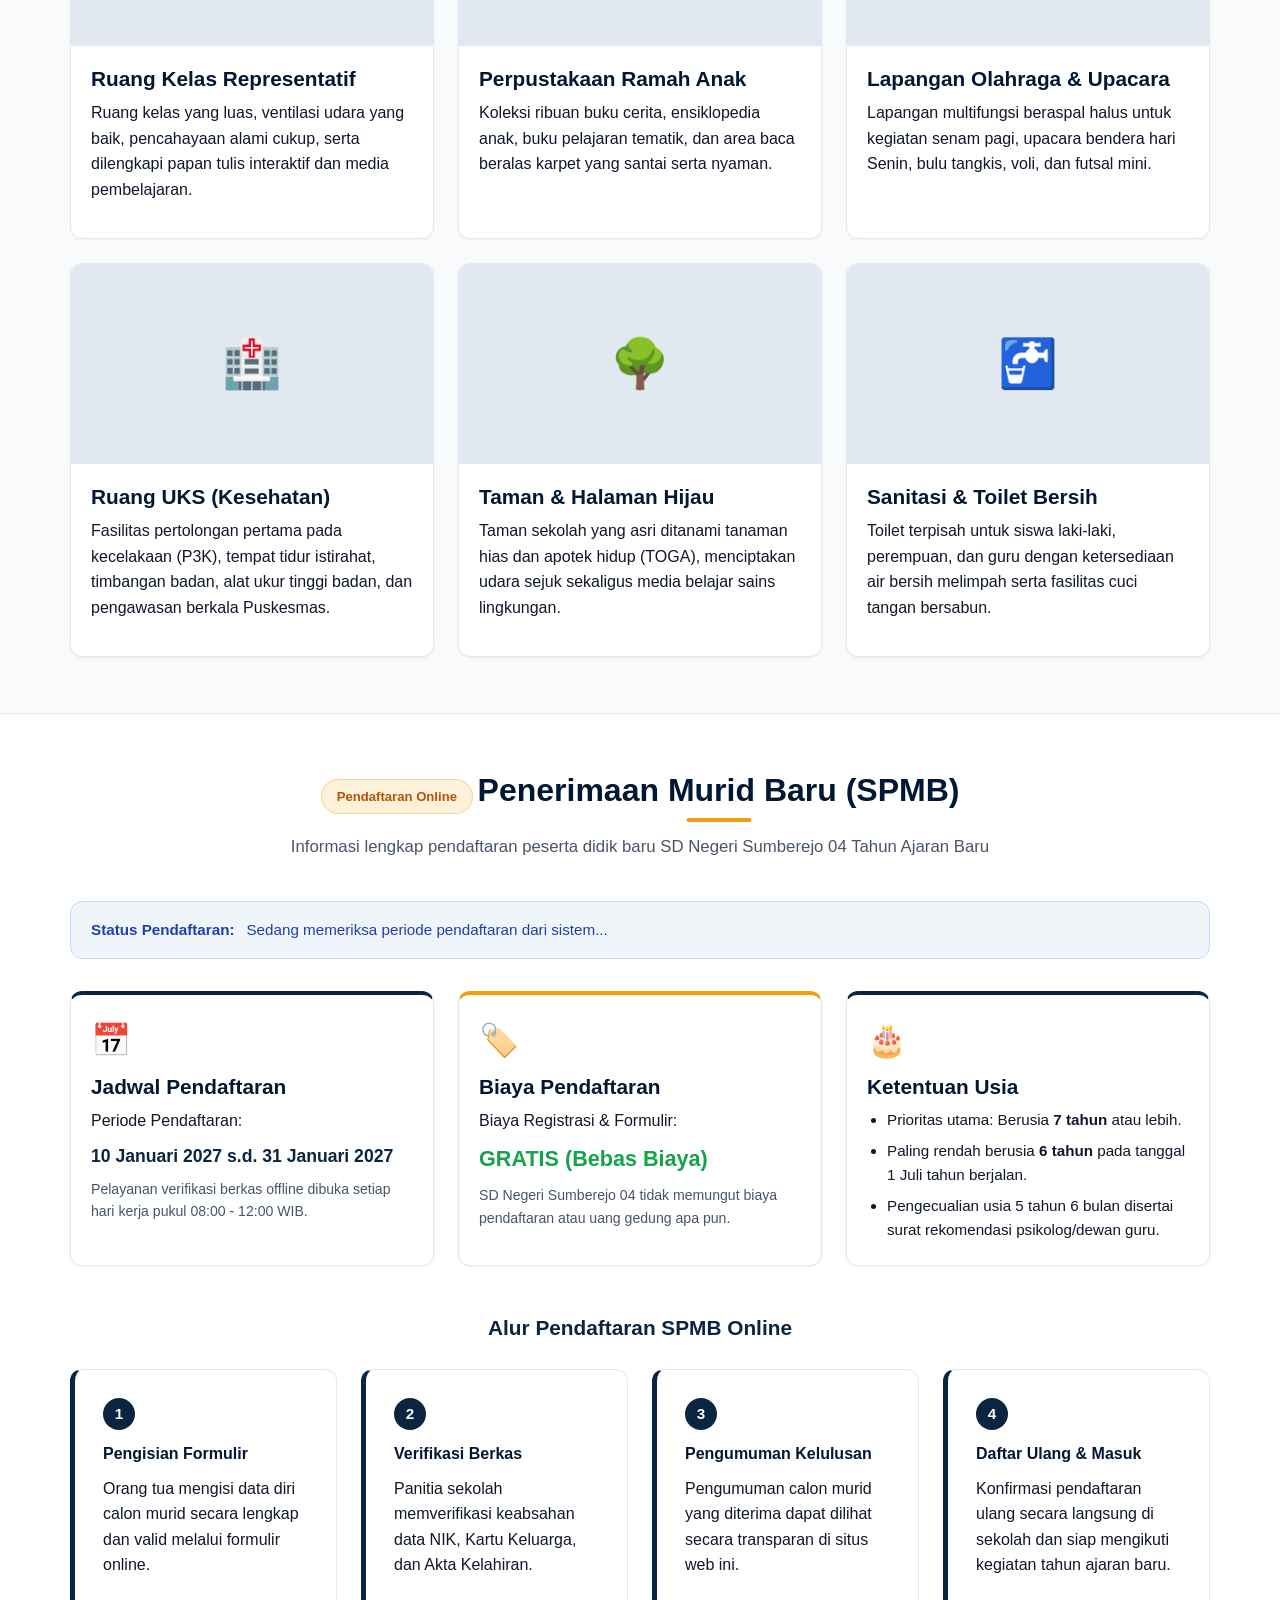
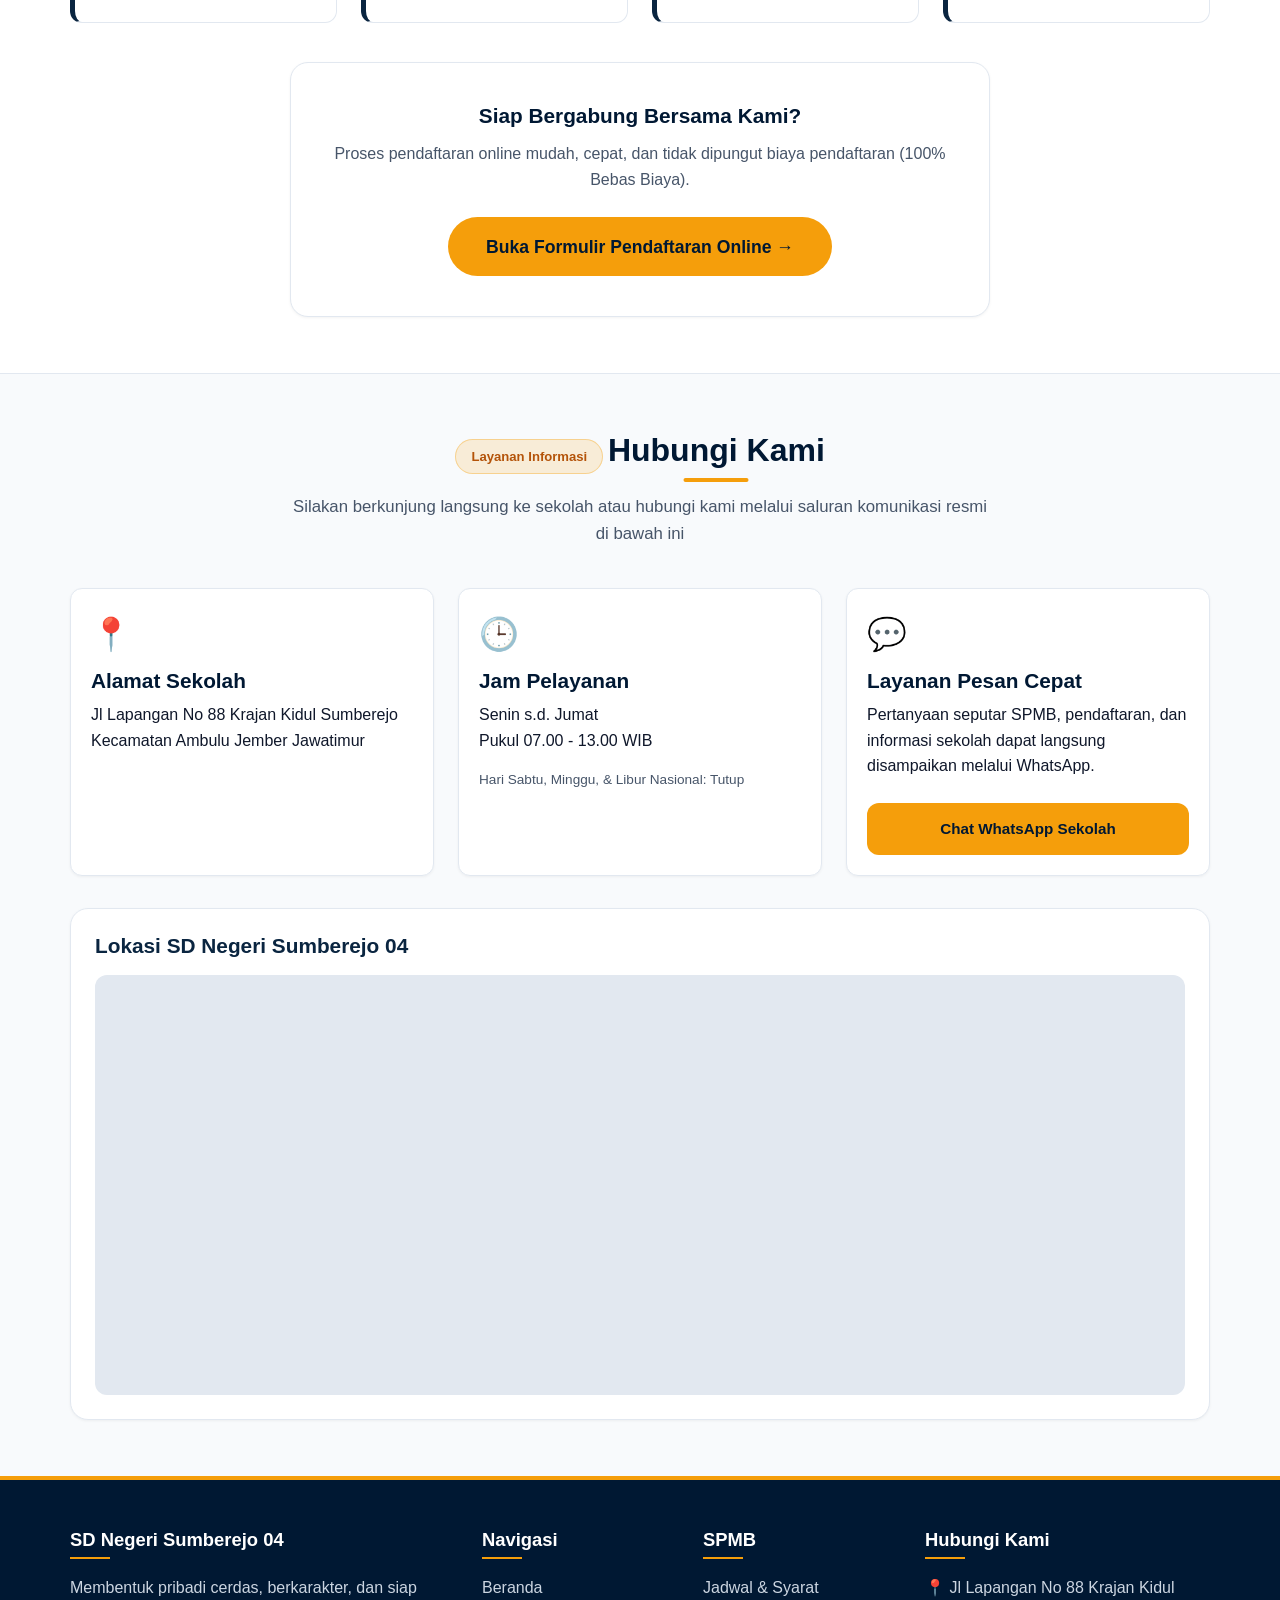
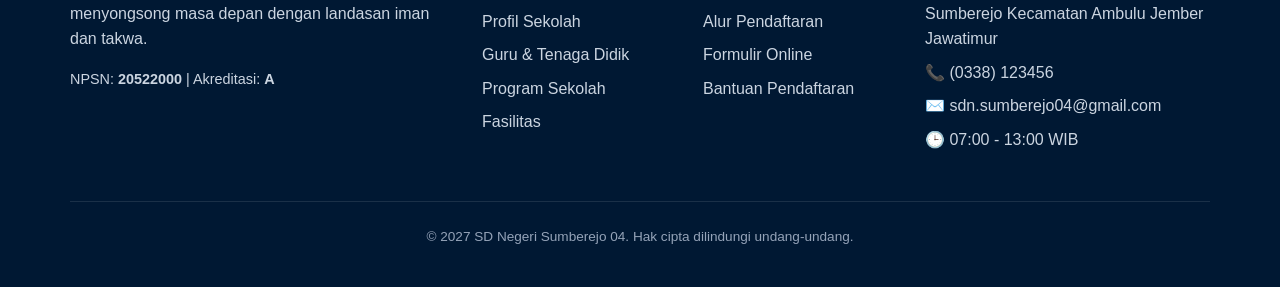
==== commit 7a6df593: "feat: redesign seksi pengumuman persis gambar 1 (3 card banners, categories, modern modal)" ====
--- a/index.html
+++ b/index.html
@@ -206,18 +206,49 @@
       </div>
     </section>
 
-    <!-- Pengumuman Terbaru -->
-    <section class="section">
-      <div class="container">
-        <div class="section-header">
-          <div class="badge-tag-bss">Warta &amp; Informasi</div>
-          <h2 class="section-title">Pengumuman Terbaru</h2>
-          <p class="section-subtitle">Informasi penting, agenda akademik, dan pengumuman resmi sekolah</p>
-        </div>
-        <div class="card-grid tri-col" id="pengumumanContainer">
-          <div style="grid-column: 1/-1; text-align: center; color: var(--text-muted); padding: 2.5rem;">
-            Memuat pengumuman terbaru...
-          </div>
+    <!-- SEKSI INFORMASI TERBARU DARI SEKOLAH (PENGUMUMAN) - GAYA GAMBAR 1 -->
+    <section class="section pengumuman-section" id="pengumuman">
+      <div class="container">
+        <div class="pengumuman-header-wrap">
+          <div class="badge-tag-pengumuman">
+            <span>📢</span> Pengumuman
+          </div>
+          <h2 class="pengumuman-main-title">
+            <span class="spark-left">
+              <svg width="24" height="24" viewBox="0 0 24 24" fill="none">
+                <path d="M4 14L9 5M11 19L17 11" stroke="#f59e0b" stroke-width="3.5" stroke-linecap="round"/>
+              </svg>
+            </span>
+            Informasi <span class="highlight-blue">Terbaru</span> dari Sekolah
+            <span class="spark-right">
+              <svg width="24" height="24" viewBox="0 0 24 24" fill="none">
+                <path d="M20 14L15 5M13 19L7 11" stroke="#f59e0b" stroke-width="3.5" stroke-linecap="round"/>
+              </svg>
+            </span>
+          </h2>
+          <p class="pengumuman-subtitle">
+            Ikuti perkembangan penting seputar kegiatan, agenda, dan informasi sekolah agar tidak ketinggalan informasi terbaru.
+          </p>
+          <div class="pengumuman-accent-line"></div>
+        </div>
+
+        <div class="pengumuman-grid" id="pengumumanContainer">
+          <!-- Diisi otomatis oleh JavaScript sesuai template Gambar 1 -->
+        </div>
+
+        <!-- Tombol Aksi Bawah: Lihat Semua Pengumuman -->
+        <div class="pengumuman-bottom-action">
+          <button type="button" class="btn-all-pengumuman" onclick="openAllPengumumanModal()">
+            <svg width="18" height="18" viewBox="0 0 24 24" fill="none" stroke="currentColor" stroke-width="2.2" stroke-linecap="round" stroke-linejoin="round">
+              <line x1="8" y1="6" x2="21" y2="6"></line>
+              <line x1="8" y1="12" x2="21" y2="12"></line>
+              <line x1="8" y1="18" x2="21" y2="18"></line>
+              <line x1="3" y1="6" x2="3.01" y2="6"></line>
+              <line x1="3" y1="12" x2="3.01" y2="12"></line>
+              <line x1="3" y1="18" x2="3.01" y2="18"></line>
+            </svg>
+            Lihat Semua Pengumuman <span style="font-size: 1.15rem; font-weight: 700; line-height: 1;">›</span>
+          </button>
         </div>
       </div>
     </section>
@@ -621,6 +652,30 @@
     </div>
   </footer>
 
+  <!-- Modal Detail Pengumuman (Baca Selengkapnya) -->
+  <div class="modal-overlay" id="modalPengumumanDetail">
+    <div class="modal-content modal-content-lg">
+      <button type="button" class="modal-close-btn" onclick="closePengumumanModal()" aria-label="Tutup">&times;</button>
+      <div id="modalPengumumanContent">
+        <!-- Rincian lengkap pengumuman diisi dinamis -->
+      </div>
+    </div>
+  </div>
+
+  <!-- Modal Semua Pengumuman (Lihat Semua) -->
+  <div class="modal-overlay" id="modalAllPengumuman">
+    <div class="modal-content modal-content-lg">
+      <button type="button" class="modal-close-btn" onclick="closeAllPengumumanModal()" aria-label="Tutup">&times;</button>
+      <div style="text-align: left; margin-bottom: 1.5rem;">
+        <span class="badge-tag-pengumuman" style="margin-bottom: 0.5rem; display: inline-flex;">📢 Arsip Warta</span>
+        <h3 style="font-size: 1.5rem; color: var(--primary-dark); margin: 0;">Semua Pengumuman Sekolah</h3>
+      </div>
+      <div id="modalAllPengumumanList" style="text-align: left; display: flex; flex-direction: column; gap: 1rem; max-height: 60vh; overflow-y: auto; padding-right: 0.5rem;">
+        <!-- Daftar semua pengumuman -->
+      </div>
+    </div>
+  </div>
+
   <script src="assets/js/config.js"></script>
   <script src="assets/js/api.js"></script>
   <script src="assets/js/main.js"></script>
--- a/assets/css/style.css
+++ b/assets/css/style.css
@@ -755,6 +755,341 @@
   border-top: 1px solid var(--border-color);
 }
 
+/* ==========================================================================
+   DESAIN SEKSI INFORMASI TERBARU (PENGUMUMAN) - PERSIS GAMBAR 1
+   ========================================================================== */
+.pengumuman-section {
+  background: linear-gradient(180deg, #f8fafc 0%, #f0f7ff 50%, #f8fafc 100%);
+  padding: 4.5rem 0 5rem;
+  position: relative;
+  overflow: hidden;
+}
+
+/* Background Soft Clouds Accents */
+.pengumuman-section::before,
+.pengumuman-section::after {
+  content: "";
+  position: absolute;
+  width: 280px;
+  height: 280px;
+  border-radius: 50%;
+  background: radial-gradient(circle, rgba(224, 242, 254, 0.6) 0%, rgba(240, 249, 255, 0) 70%);
+  pointer-events: none;
+  z-index: 0;
+}
+
+.pengumuman-section::before {
+  top: 10%;
+  left: -80px;
+}
+
+.pengumuman-section::after {
+  bottom: 5%;
+  right: -80px;
+}
+
+.pengumuman-header-wrap {
+  text-align: center;
+  max-width: 800px;
+  margin: 0 auto 3rem;
+  display: flex;
+  flex-direction: column;
+  align-items: center;
+  position: relative;
+  z-index: 1;
+}
+
+.badge-tag-pengumuman {
+  display: inline-flex;
+  align-items: center;
+  gap: 0.5rem;
+  background: #fef3c7;
+  color: #b45309;
+  border: 1px solid #fde68a;
+  border-radius: 9999px;
+  padding: 0.45rem 1.35rem;
+  font-size: 0.92rem;
+  font-weight: 700;
+  margin-bottom: 1.15rem;
+  box-shadow: 0 2px 10px rgba(245, 158, 11, 0.15);
+}
+
+.pengumuman-main-title {
+  font-size: 2.35rem;
+  font-weight: 800;
+  color: #0f172a;
+  margin-bottom: 0.85rem;
+  line-height: 1.25;
+  display: flex;
+  align-items: center;
+  justify-content: center;
+  flex-wrap: wrap;
+  gap: 0.35rem;
+}
+
+.pengumuman-main-title .highlight-blue {
+  color: #2563eb;
+}
+
+.spark-left, .spark-right {
+  display: inline-flex;
+  align-items: center;
+  justify-content: center;
+  margin: 0 0.5rem;
+}
+
+.pengumuman-subtitle {
+  color: #475569;
+  font-size: 1.05rem;
+  line-height: 1.6;
+  margin: 0 auto;
+  max-width: 680px;
+}
+
+.pengumuman-accent-line {
+  width: 48px;
+  height: 4px;
+  background: #2563eb;
+  border-radius: 9999px;
+  margin: 1.25rem auto 0;
+}
+
+/* Grid 3 Kolom Responsif Sesuai Gambar 1 */
+.pengumuman-grid {
+  display: grid;
+  grid-template-columns: 1fr;
+  gap: 1.75rem;
+  position: relative;
+  z-index: 1;
+}
+
+@media (min-width: 768px) {
+  .pengumuman-grid {
+    grid-template-columns: repeat(2, 1fr);
+  }
+}
+
+@media (min-width: 1024px) {
+  .pengumuman-grid {
+    grid-template-columns: repeat(3, 1fr);
+  }
+}
+
+/* Kartu Pengumuman Gaya Gambar 1 */
+.pengumuman-card {
+  background: #ffffff;
+  border-radius: 20px;
+  border: 1px solid #eef2f6;
+  padding: 1.25rem;
+  box-shadow: 0 10px 25px -5px rgba(15, 23, 42, 0.05);
+  display: flex;
+  flex-direction: column;
+  transition: transform 0.4s cubic-bezier(0.16, 1, 0.3, 1),
+              box-shadow 0.4s cubic-bezier(0.16, 1, 0.3, 1),
+              border-color 0.3s ease;
+  position: relative;
+  overflow: hidden;
+}
+
+.pengumuman-card:hover {
+  transform: translateY(-8px);
+  box-shadow: 0 22px 35px -8px rgba(10, 37, 64, 0.12);
+  border-color: rgba(37, 99, 235, 0.3);
+}
+
+.pengumuman-thumb-wrap {
+  width: 100%;
+  height: 195px;
+  border-radius: 14px;
+  overflow: hidden;
+  background: #0f172a;
+  position: relative;
+  margin-bottom: 1.15rem;
+}
+
+.pengumuman-thumb {
+  width: 100%;
+  height: 100%;
+  object-fit: cover;
+  object-position: center;
+  display: block;
+  transition: transform 0.5s cubic-bezier(0.16, 1, 0.3, 1);
+}
+
+.pengumuman-card:hover .pengumuman-thumb {
+  transform: scale(1.05);
+}
+
+.pengumuman-card-content {
+  display: flex;
+  flex-direction: column;
+  flex: 1;
+}
+
+.pengumuman-meta-row {
+  display: flex;
+  align-items: center;
+  justify-content: space-between;
+  margin-bottom: 0.85rem;
+  gap: 0.5rem;
+  flex-wrap: wrap;
+}
+
+.pengumuman-date {
+  display: inline-flex;
+  align-items: center;
+  gap: 0.4rem;
+  font-size: 0.84rem;
+  color: #64748b;
+  font-weight: 500;
+}
+
+.pengumuman-category-badge {
+  display: inline-flex;
+  align-items: center;
+  gap: 0.35rem;
+  padding: 0.25rem 0.85rem;
+  border-radius: 9999px;
+  font-size: 0.78rem;
+  font-weight: 700;
+  letter-spacing: -0.01em;
+}
+
+.badge-cat-blue {
+  background: #e0f2fe;
+  color: #0284c7;
+  border: 1px solid #bae6fd;
+}
+
+.badge-cat-green {
+  background: #dcfce7;
+  color: #16a34a;
+  border: 1px solid #bbf7d0;
+}
+
+.badge-cat-purple {
+  background: #f3e8ff;
+  color: #9333ea;
+  border: 1px solid #e9d5ff;
+}
+
+.badge-cat-amber {
+  background: #fef3c7;
+  color: #d97706;
+  border: 1px solid #fde68a;
+}
+
+.pengumuman-title {
+  font-size: 1.18rem;
+  font-weight: 800;
+  color: #0f172a;
+  margin: 0 0 0.65rem 0;
+  line-height: 1.35;
+}
+
+.pengumuman-excerpt {
+  font-size: 0.9rem;
+  color: #475569;
+  line-height: 1.6;
+  margin-bottom: 1.35rem;
+  display: -webkit-box;
+  -webkit-line-clamp: 4;
+  -webkit-box-orient: vertical;
+  overflow: hidden;
+  text-overflow: ellipsis;
+}
+
+.pengumuman-card-footer {
+  margin-top: auto;
+  padding-top: 0.5rem;
+}
+
+.btn-read-more {
+  display: inline-flex;
+  align-items: center;
+  gap: 0.45rem;
+  background: #1d72e8;
+  color: #ffffff !important;
+  font-size: 0.88rem;
+  font-weight: 700;
+  padding: 0.55rem 1.35rem;
+  border-radius: 9999px;
+  border: none;
+  cursor: pointer;
+  transition: all 0.25s ease;
+  box-shadow: 0 2px 8px rgba(29, 114, 232, 0.25);
+}
+
+.btn-read-more:hover {
+  background: #1557b0;
+  transform: translateY(-2px);
+  box-shadow: 0 6px 14px rgba(29, 114, 232, 0.35);
+}
+
+.pengumuman-bottom-action {
+  text-align: center;
+  margin-top: 2.75rem;
+  position: relative;
+  z-index: 1;
+}
+
+.btn-all-pengumuman {
+  display: inline-flex;
+  align-items: center;
+  gap: 0.5rem;
+  background: #eff6ff;
+  color: #1d4ed8;
+  border: 1.5px solid #bfdbfe;
+  padding: 0.65rem 1.65rem;
+  border-radius: 9999px;
+  font-size: 0.92rem;
+  font-weight: 700;
+  cursor: pointer;
+  text-decoration: none;
+  transition: all 0.25s ease;
+}
+
+.btn-all-pengumuman:hover {
+  background: #dbeafe;
+  color: #1e40af;
+  border-color: #93c5fd;
+  transform: translateY(-2px);
+  box-shadow: 0 6px 16px rgba(29, 78, 216, 0.12);
+}
+
+/* Modal Luas untuk Detail Pengumuman */
+.modal-content-lg {
+  max-width: 680px;
+  text-align: left;
+  padding: 2.25rem;
+  max-height: 90vh;
+  overflow-y: auto;
+  position: relative;
+}
+
+.modal-close-btn {
+  position: absolute;
+  top: 1.25rem;
+  right: 1.25rem;
+  background: #f1f5f9;
+  border: none;
+  width: 36px;
+  height: 36px;
+  border-radius: 50%;
+  display: flex;
+  align-items: center;
+  justify-content: center;
+  font-size: 1.4rem;
+  color: #475569;
+  cursor: pointer;
+  transition: all 0.2s ease;
+}
+
+.modal-close-btn:hover {
+  background: #e2e8f0;
+  color: #0f172a;
+}
+
 /* Alur SPMB / Langkah */
 .steps-grid {
   display: grid;
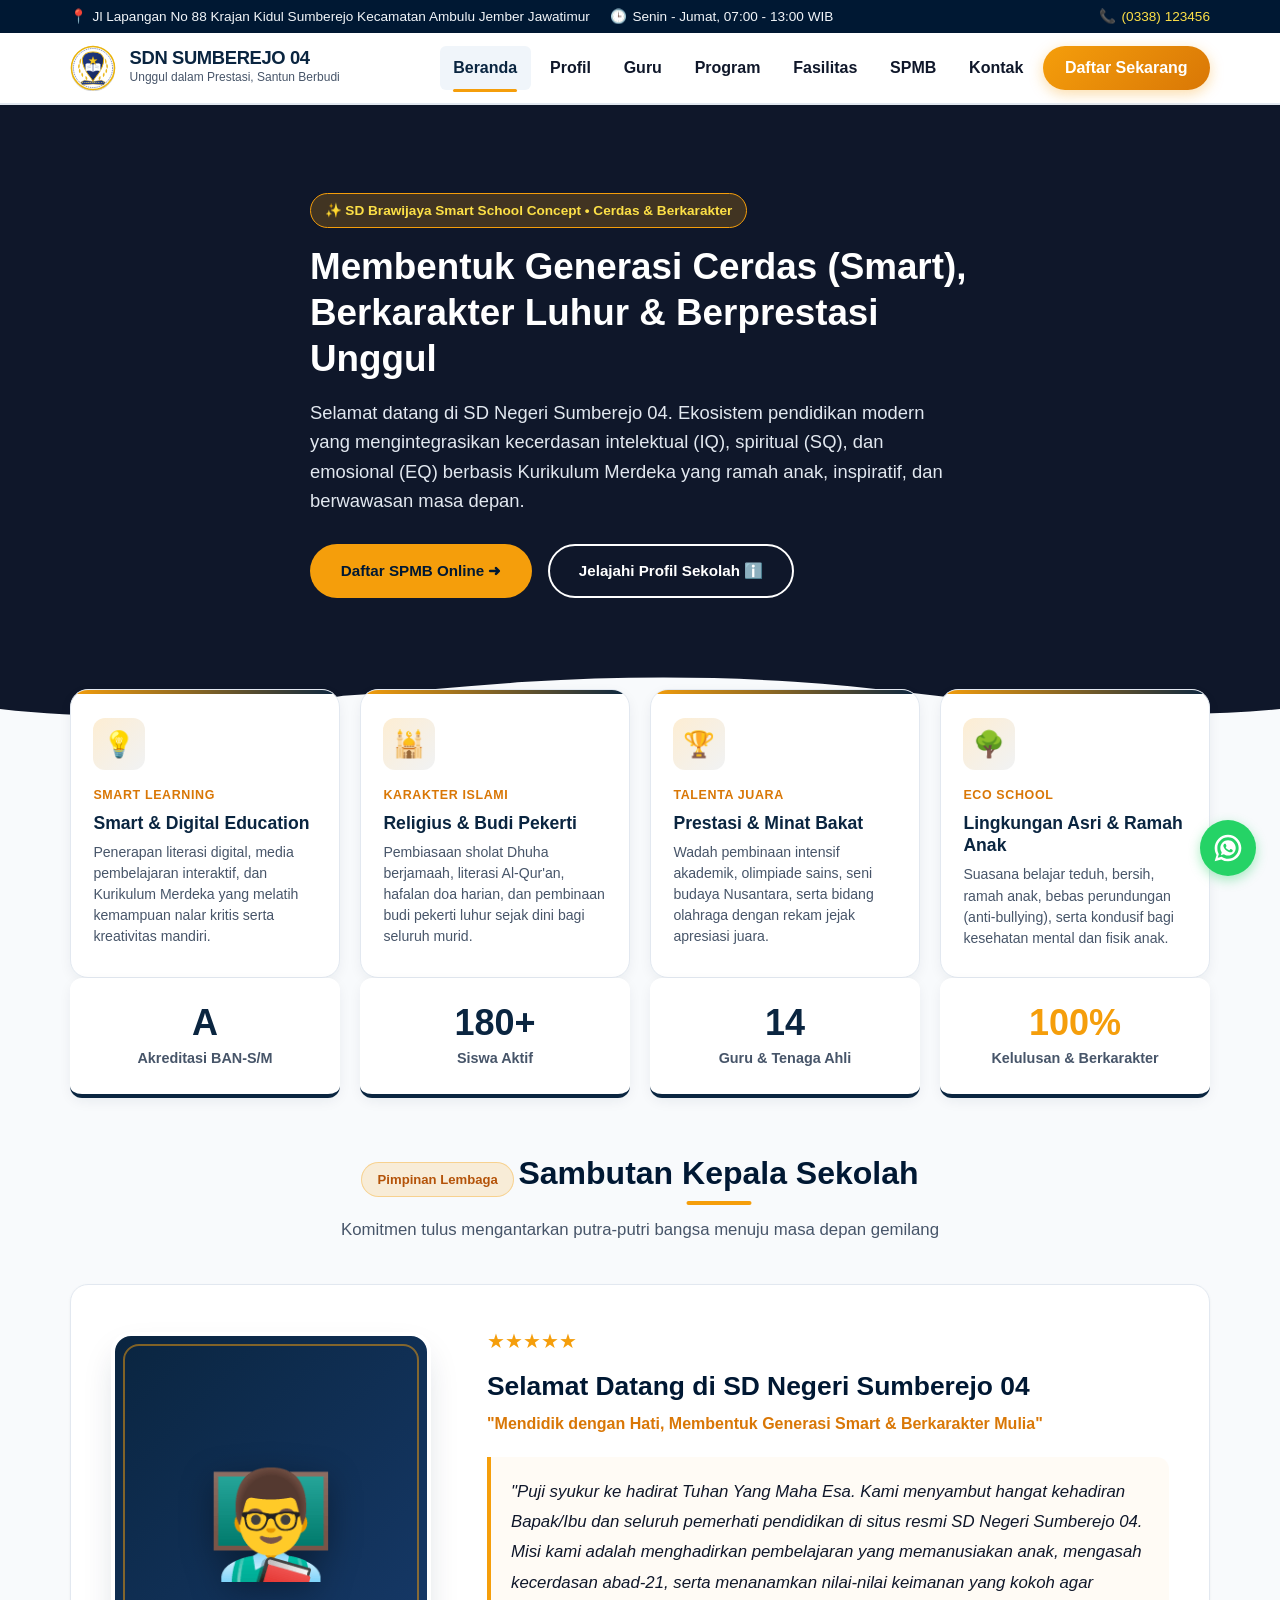
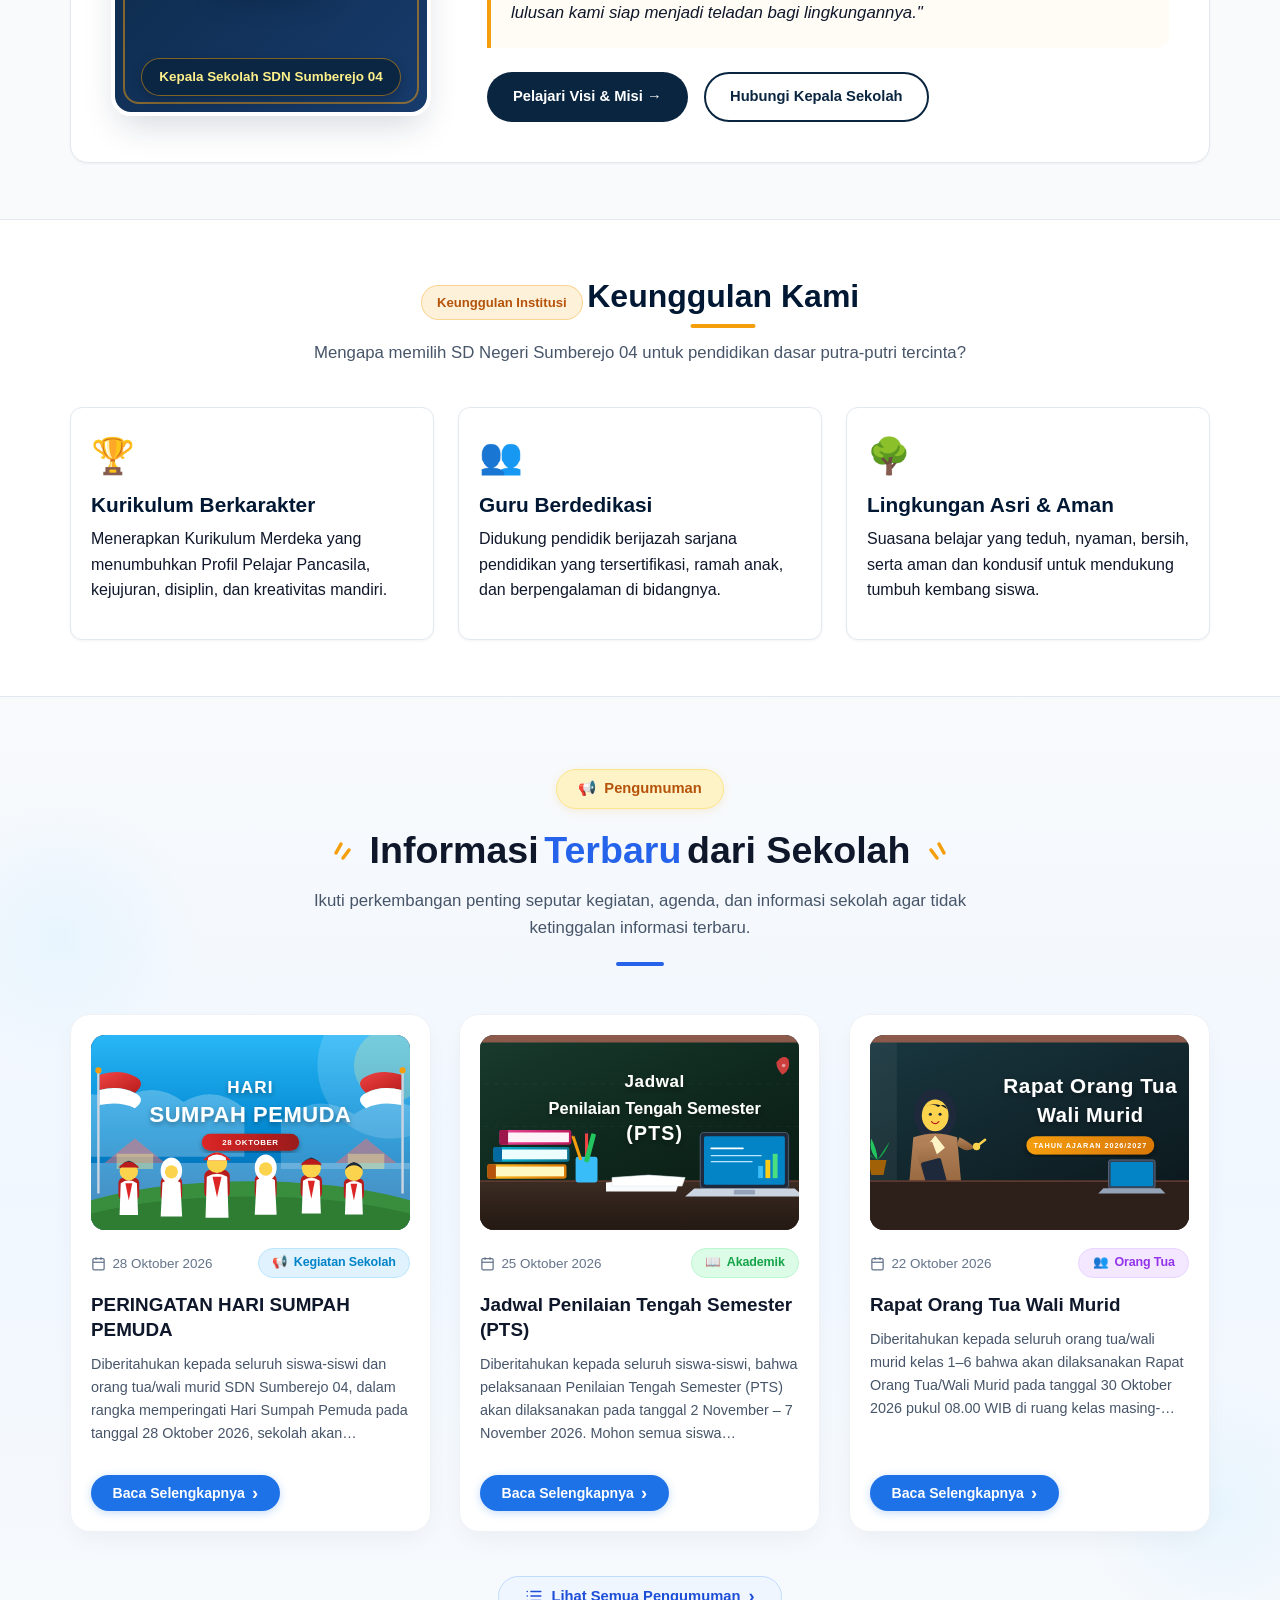
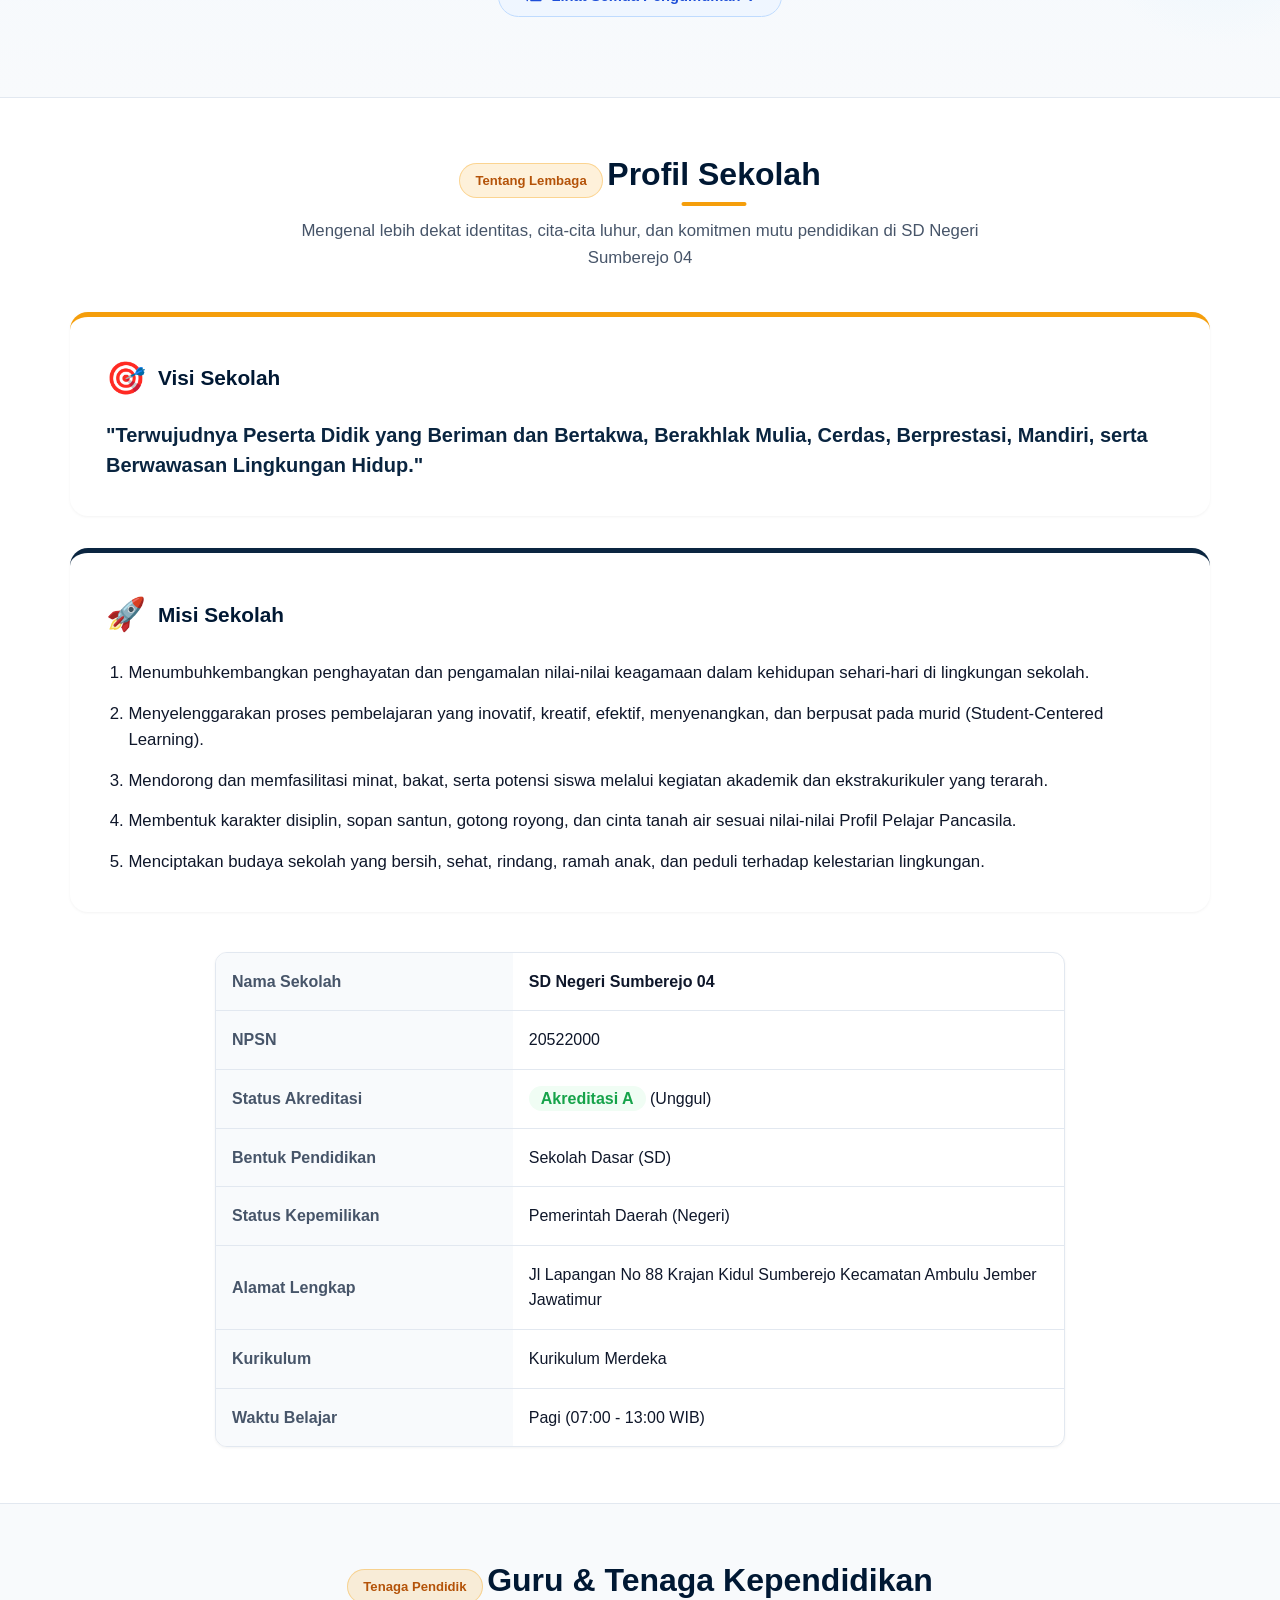
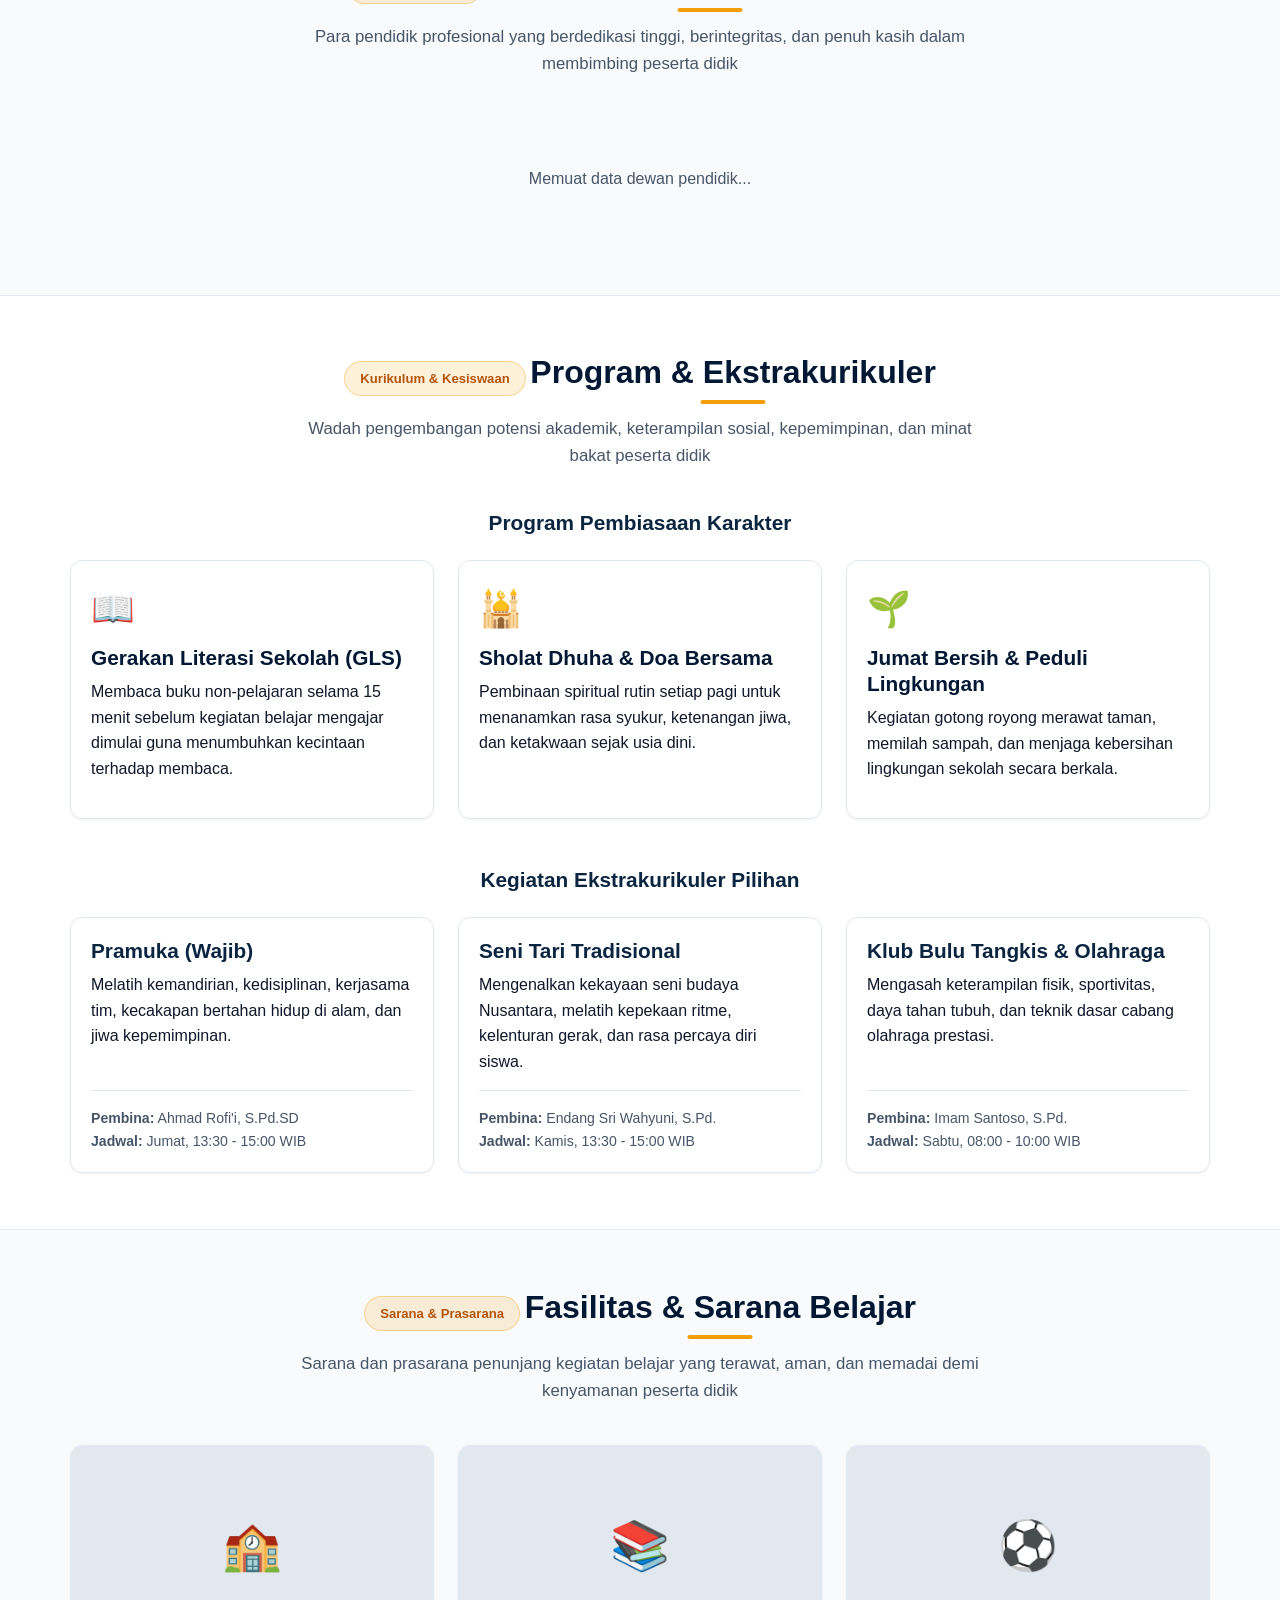
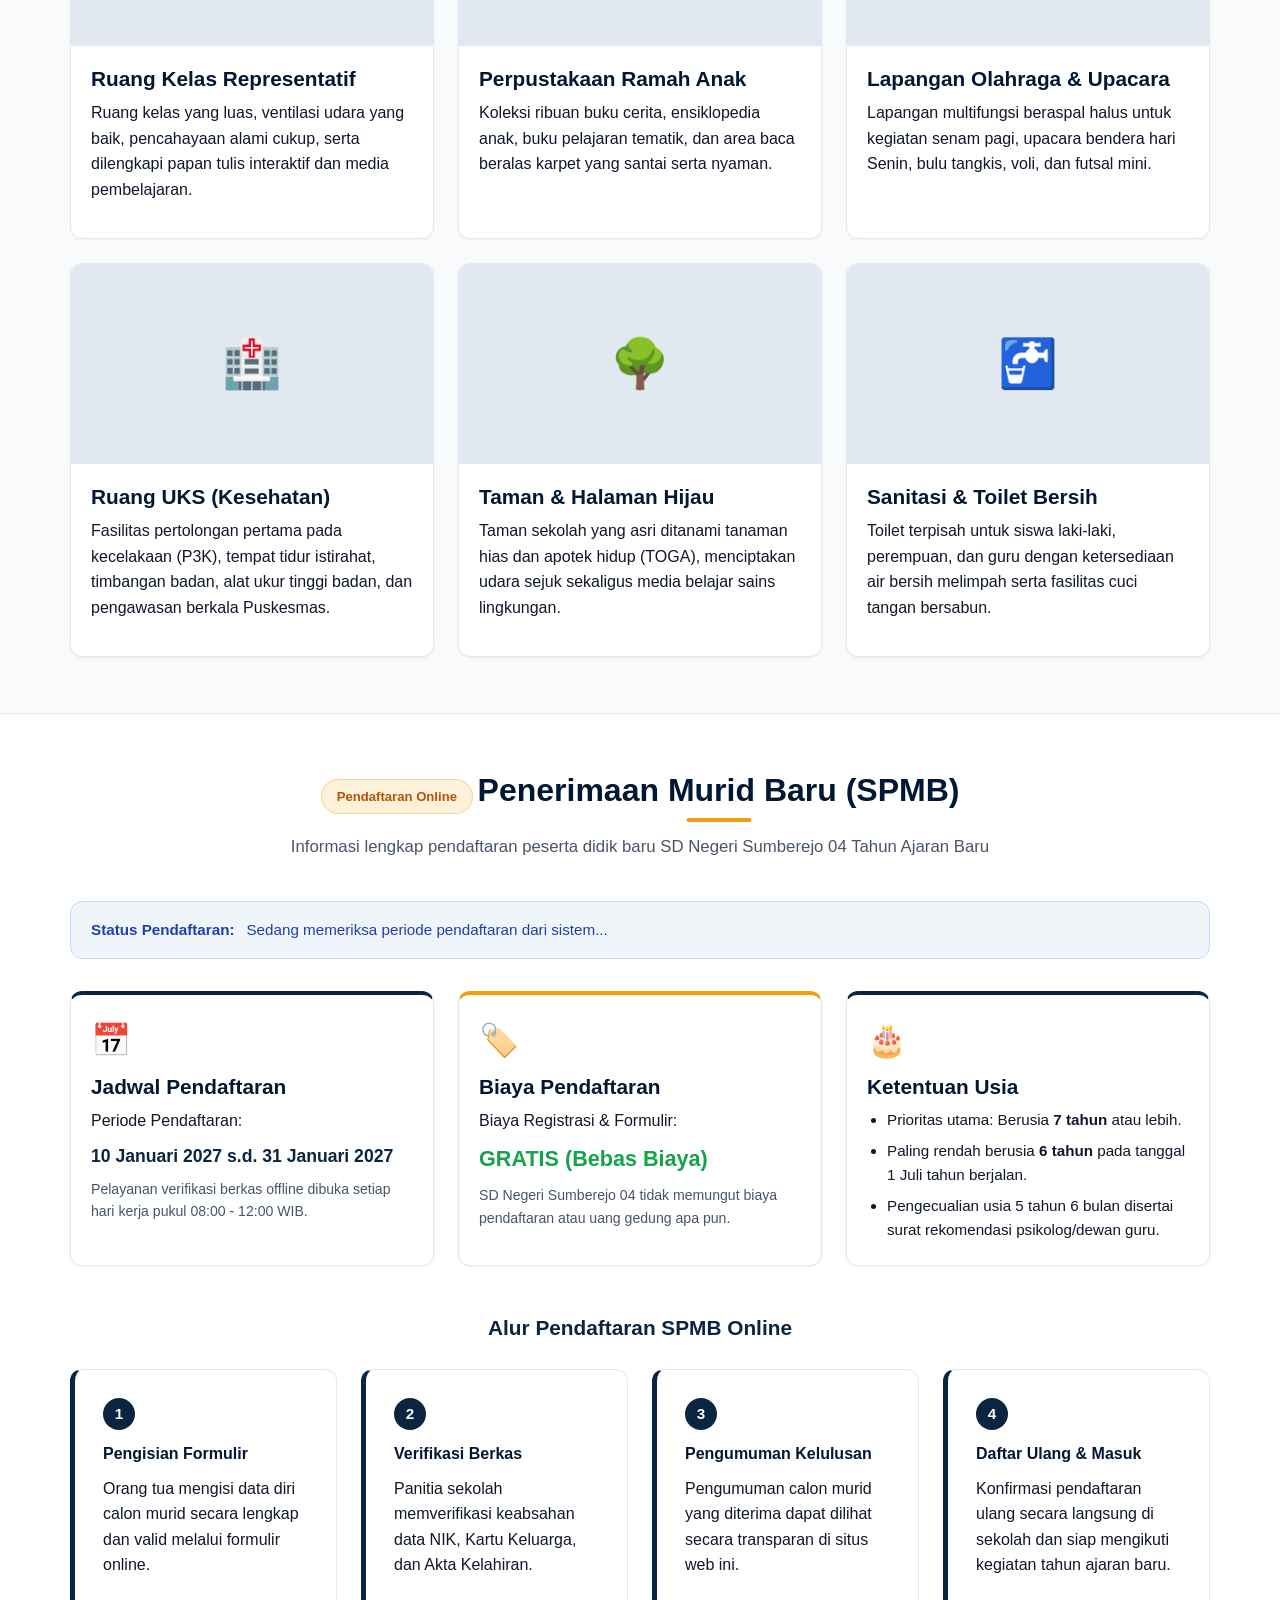
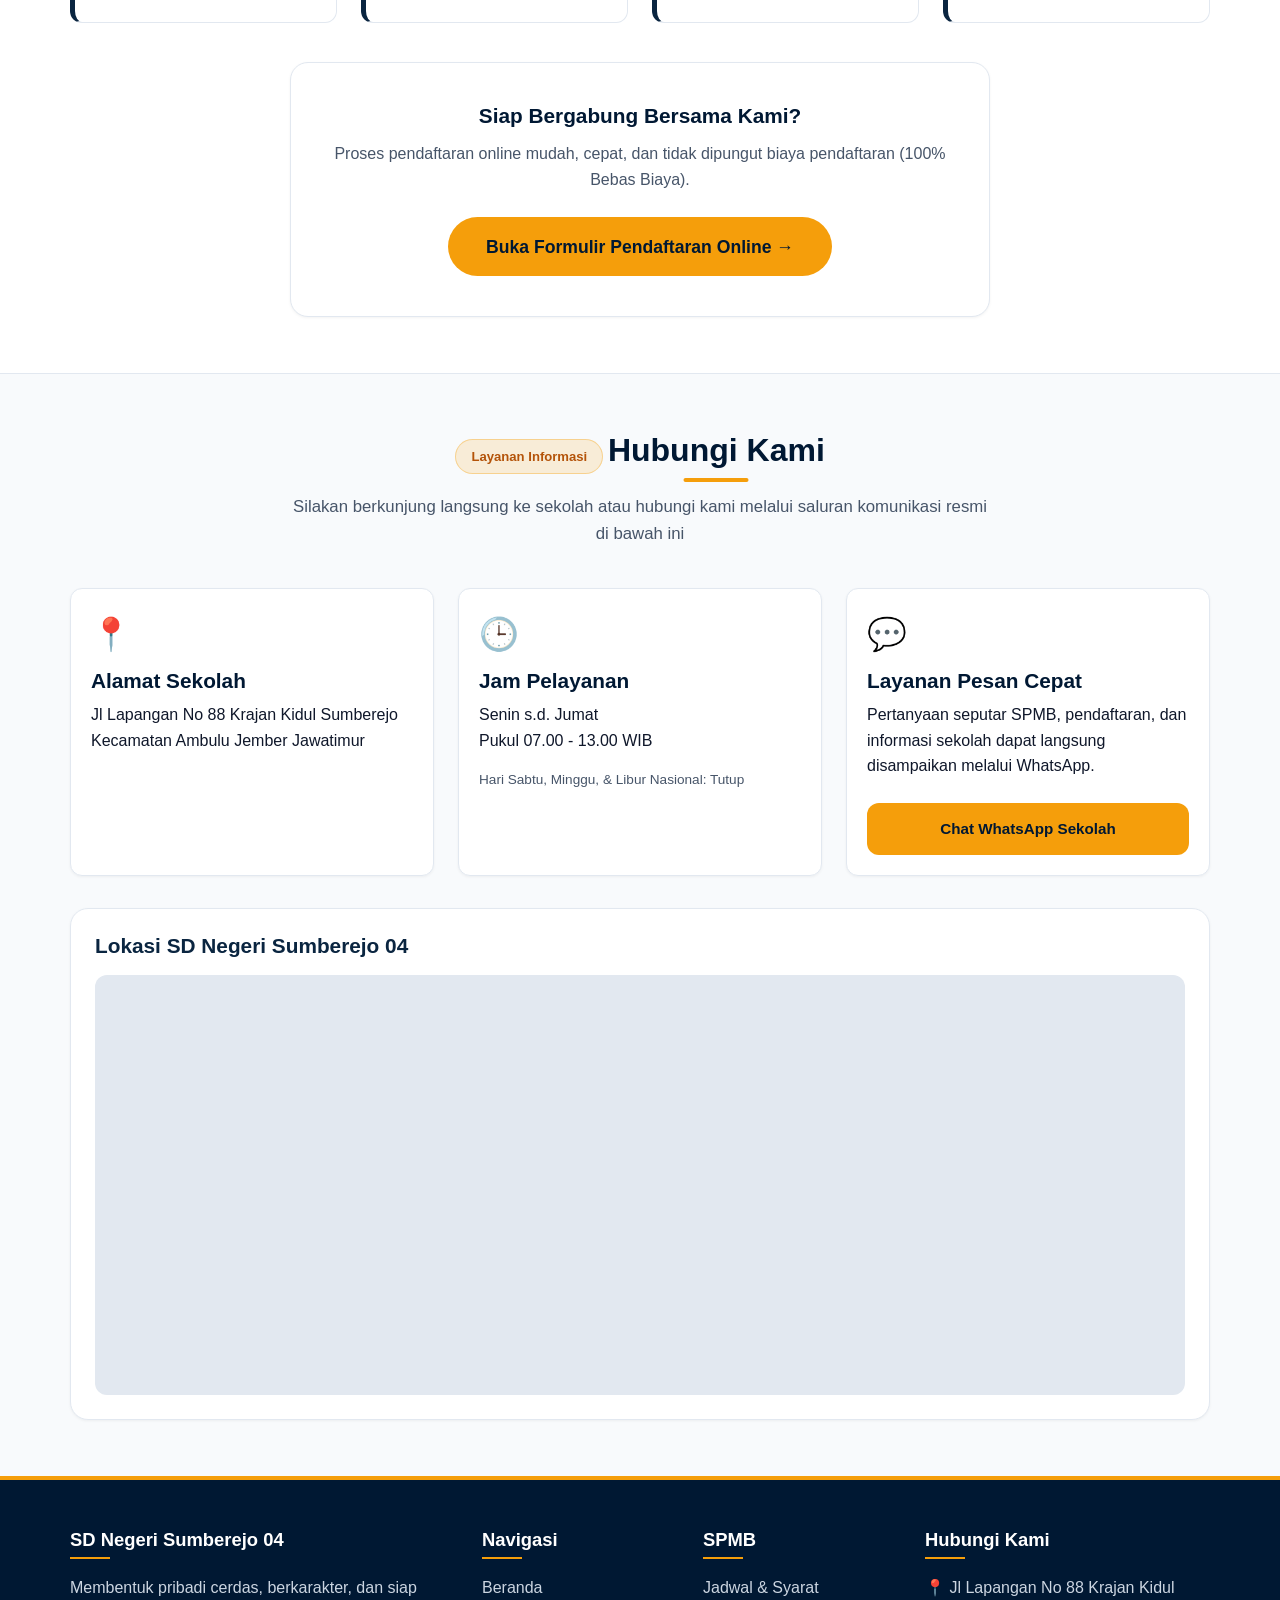
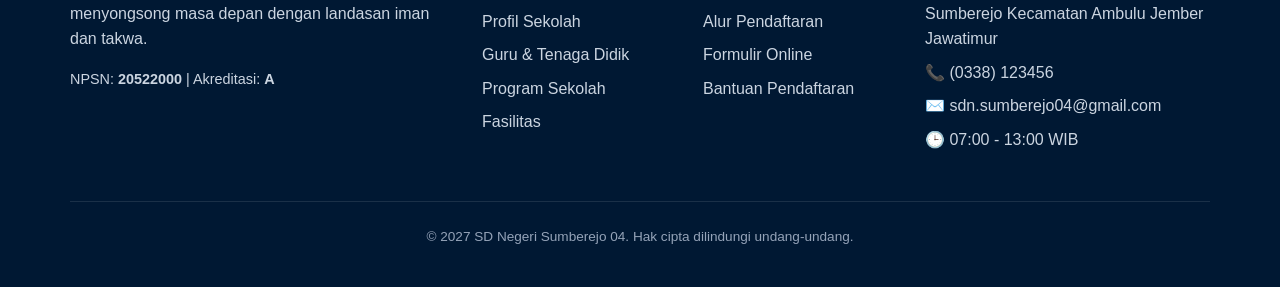
==== commit c54b3044: "fix: pre-render 3 pengumuman cards Gambar 1 style & fix blank opacity issue" ====
--- a/index.html
+++ b/index.html
@@ -233,7 +233,80 @@
         </div>
 
         <div class="pengumuman-grid" id="pengumumanContainer">
-          <!-- Diisi otomatis oleh JavaScript sesuai template Gambar 1 -->
+          <!-- Card 1: Peringatan Hari Sumpah Pemuda -->
+          <article class="pengumuman-card is-revealed">
+            <div class="pengumuman-thumb-wrap">
+              <img src="assets/img/pengumuman-sumpah-pemuda.svg" alt="PERINGATAN HARI SUMPAH PEMUDA" class="pengumuman-thumb" loading="lazy">
+            </div>
+            <div class="pengumuman-card-content">
+              <div class="pengumuman-meta-row">
+                <span class="pengumuman-date">
+                  <svg width="15" height="15" viewBox="0 0 24 24" fill="none" stroke="currentColor" stroke-width="2"><rect x="3" y="4" width="18" height="18" rx="2" ry="2"></rect><line x1="16" y1="2" x2="16" y2="6"></line><line x1="8" y1="2" x2="8" y2="6"></line><line x1="3" y1="10" x2="21" y2="10"></line></svg>
+                  28 Oktober 2026
+                </span>
+                <span class="pengumuman-category-badge badge-cat-blue">
+                  <span>📢</span> Kegiatan Sekolah
+                </span>
+              </div>
+              <h3 class="pengumuman-title">PERINGATAN HARI SUMPAH PEMUDA</h3>
+              <p class="pengumuman-excerpt">Diberitahukan kepada seluruh siswa-siswi dan orang tua/wali murid SDN Sumberejo 04, dalam rangka memperingati Hari Sumpah Pemuda pada tanggal 28 Oktober 2026, sekolah akan menyelenggarakan kegiatan upacara dan literasi.</p>
+              <div class="pengumuman-card-footer">
+                <button type="button" class="btn-read-more" onclick="openPengumumanModal('ann-sumpah-pemuda-2026')">
+                  Baca Selengkapnya <span style="font-size: 1.15rem; font-weight: 700; line-height: 1;">›</span>
+                </button>
+              </div>
+            </div>
+          </article>
+
+          <!-- Card 2: Jadwal Penilaian Tengah Semester (PTS) -->
+          <article class="pengumuman-card is-revealed">
+            <div class="pengumuman-thumb-wrap">
+              <img src="assets/img/pengumuman-pts.svg" alt="Jadwal Penilaian Tengah Semester (PTS)" class="pengumuman-thumb" loading="lazy">
+            </div>
+            <div class="pengumuman-card-content">
+              <div class="pengumuman-meta-row">
+                <span class="pengumuman-date">
+                  <svg width="15" height="15" viewBox="0 0 24 24" fill="none" stroke="currentColor" stroke-width="2"><rect x="3" y="4" width="18" height="18" rx="2" ry="2"></rect><line x1="16" y1="2" x2="16" y2="6"></line><line x1="8" y1="2" x2="8" y2="6"></line><line x1="3" y1="10" x2="21" y2="10"></line></svg>
+                  25 Oktober 2026
+                </span>
+                <span class="pengumuman-category-badge badge-cat-green">
+                  <span>📖</span> Akademik
+                </span>
+              </div>
+              <h3 class="pengumuman-title">Jadwal Penilaian Tengah Semester (PTS)</h3>
+              <p class="pengumuman-excerpt">Diberitahukan kepada seluruh siswa-siswi, bahwa pelaksanaan Penilaian Tengah Semester (PTS) akan dilaksanakan pada tanggal 2 November – 7 November 2026. Mohon semua siswa mempersiapkan diri dengan baik dan belajar secara teratur.</p>
+              <div class="pengumuman-card-footer">
+                <button type="button" class="btn-read-more" onclick="openPengumumanModal('ann-pts-2026')">
+                  Baca Selengkapnya <span style="font-size: 1.15rem; font-weight: 700; line-height: 1;">›</span>
+                </button>
+              </div>
+            </div>
+          </article>
+
+          <!-- Card 3: Rapat Orang Tua Wali Murid -->
+          <article class="pengumuman-card is-revealed">
+            <div class="pengumuman-thumb-wrap">
+              <img src="assets/img/pengumuman-rapat-ortu.svg" alt="Rapat Orang Tua Wali Murid" class="pengumuman-thumb" loading="lazy">
+            </div>
+            <div class="pengumuman-card-content">
+              <div class="pengumuman-meta-row">
+                <span class="pengumuman-date">
+                  <svg width="15" height="15" viewBox="0 0 24 24" fill="none" stroke="currentColor" stroke-width="2"><rect x="3" y="4" width="18" height="18" rx="2" ry="2"></rect><line x1="16" y1="2" x2="16" y2="6"></line><line x1="8" y1="2" x2="8" y2="6"></line><line x1="3" y1="10" x2="21" y2="10"></line></svg>
+                  22 Oktober 2026
+                </span>
+                <span class="pengumuman-category-badge badge-cat-purple">
+                  <span>👥</span> Orang Tua
+                </span>
+              </div>
+              <h3 class="pengumuman-title">Rapat Orang Tua Wali Murid</h3>
+              <p class="pengumuman-excerpt">Diberitahukan kepada seluruh orang tua/wali murid kelas 1–6 bahwa akan dilaksanakan Rapat Orang Tua/Wali Murid pada tanggal 30 Oktober 2026 pukul 08.00 WIB di ruang kelas masing-masing. Kehadiran Bapak/Ibu sangat kami harapkan.</p>
+              <div class="pengumuman-card-footer">
+                <button type="button" class="btn-read-more" onclick="openPengumumanModal('ann-rapat-ortu-2026')">
+                  Baca Selengkapnya <span style="font-size: 1.15rem; font-weight: 700; line-height: 1;">›</span>
+                </button>
+              </div>
+            </div>
+          </article>
         </div>
 
         <!-- Tombol Aksi Bawah: Lihat Semua Pengumuman -->
--- a/assets/css/style.css
+++ b/assets/css/style.css
@@ -889,6 +889,7 @@
               border-color 0.3s ease;
   position: relative;
   overflow: hidden;
+  opacity: 1 !important;
 }
 
 .pengumuman-card:hover {
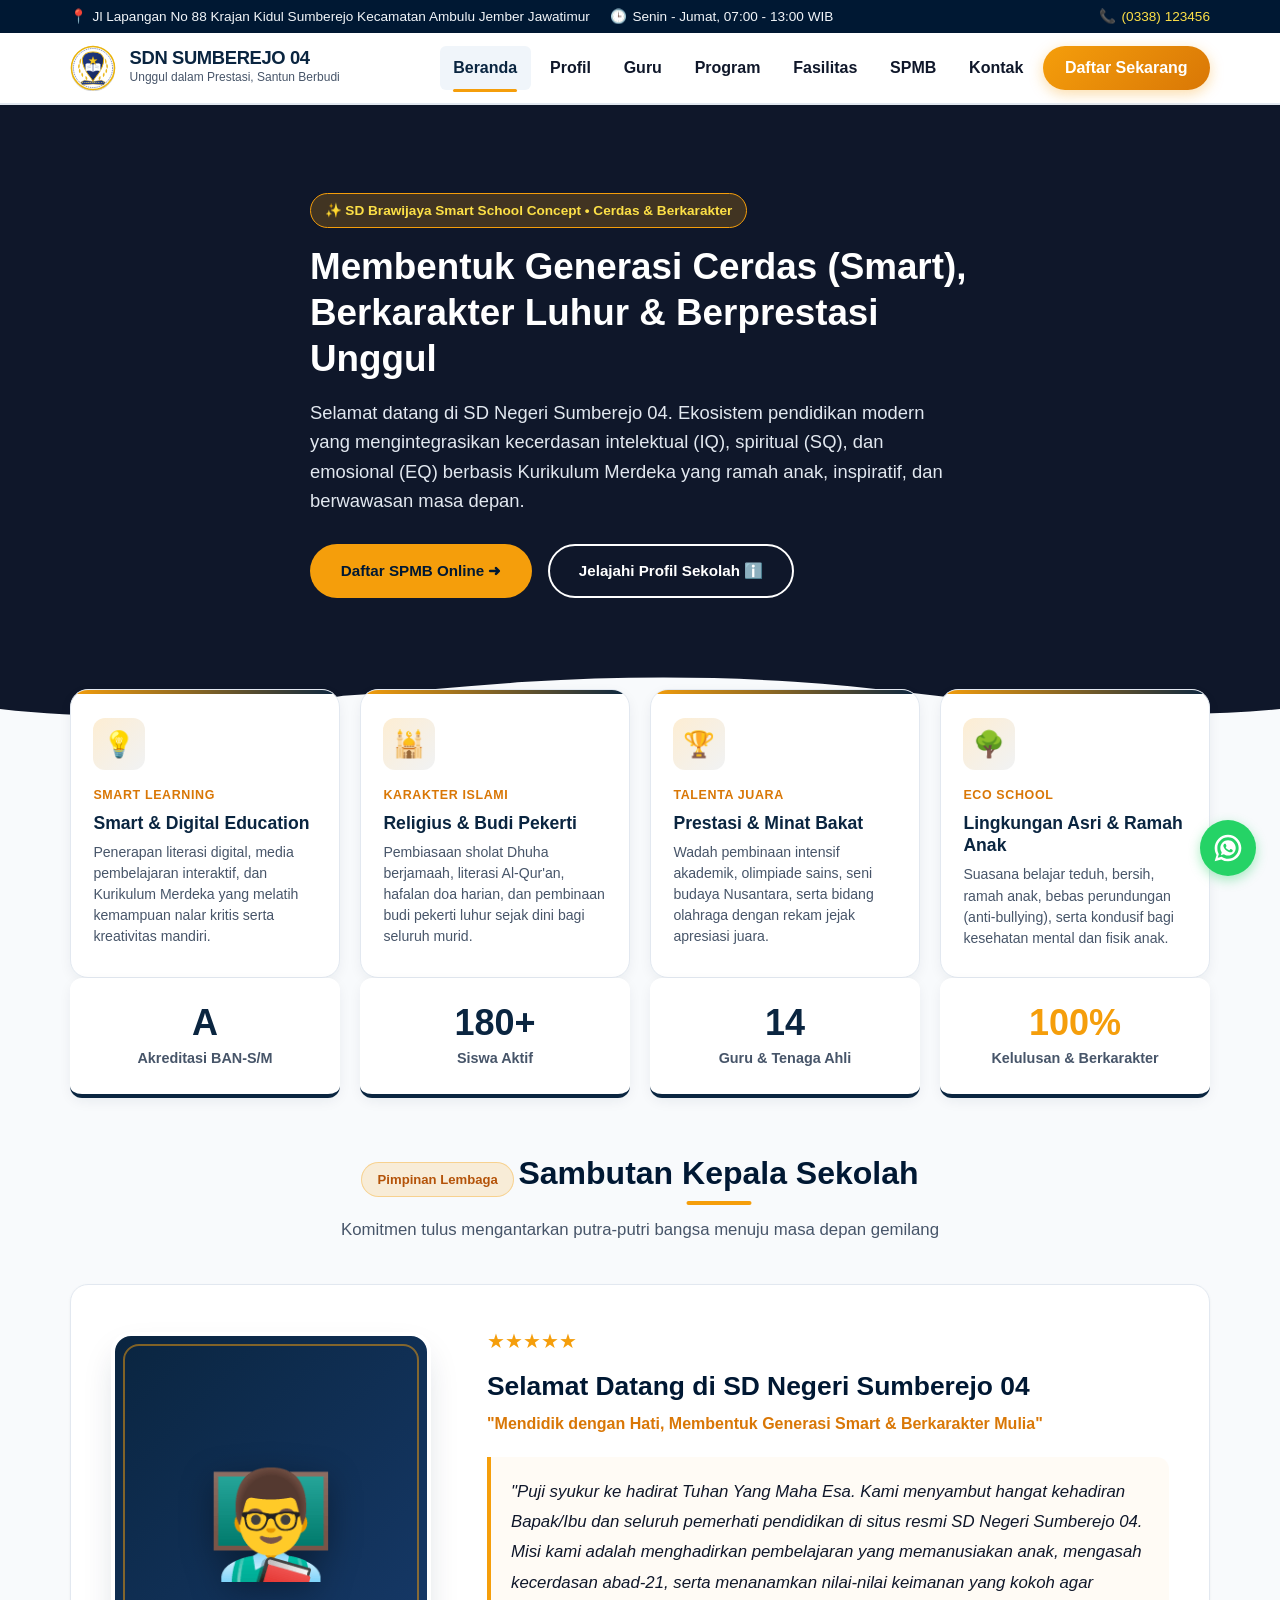
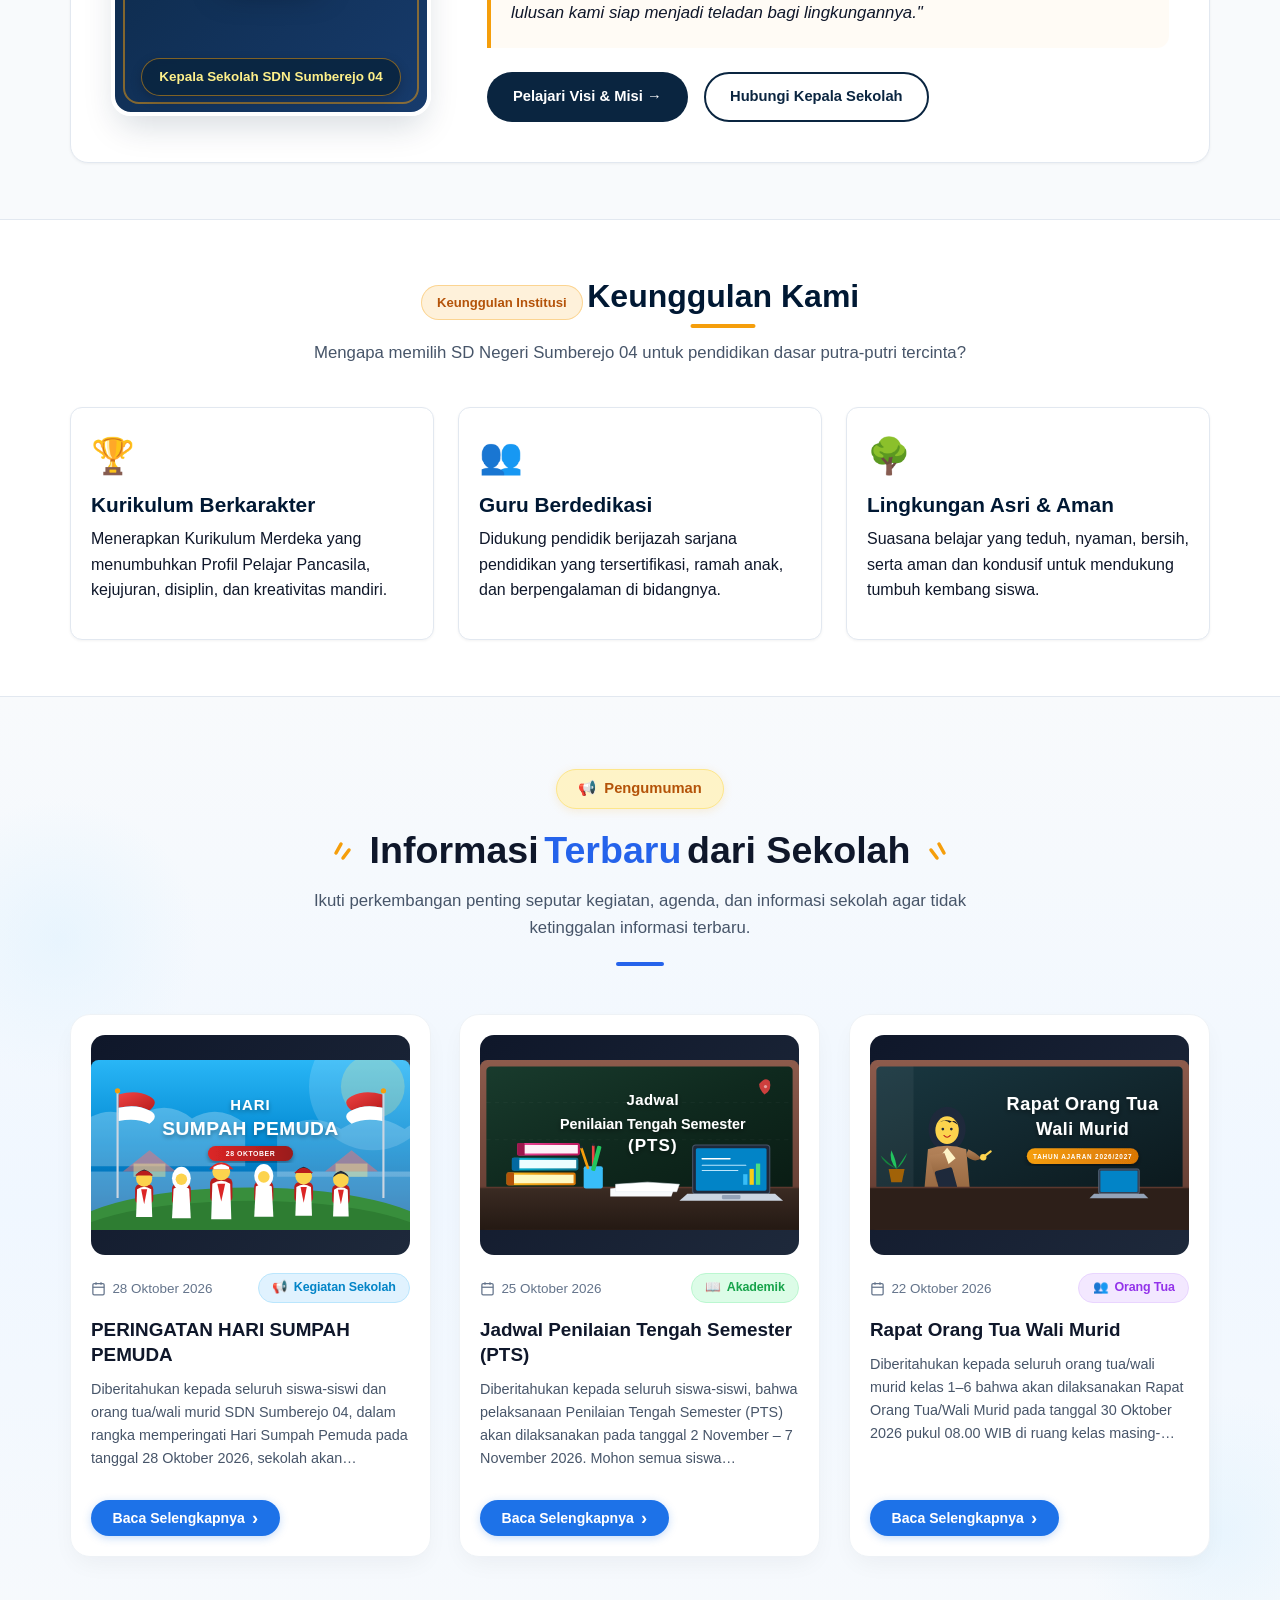
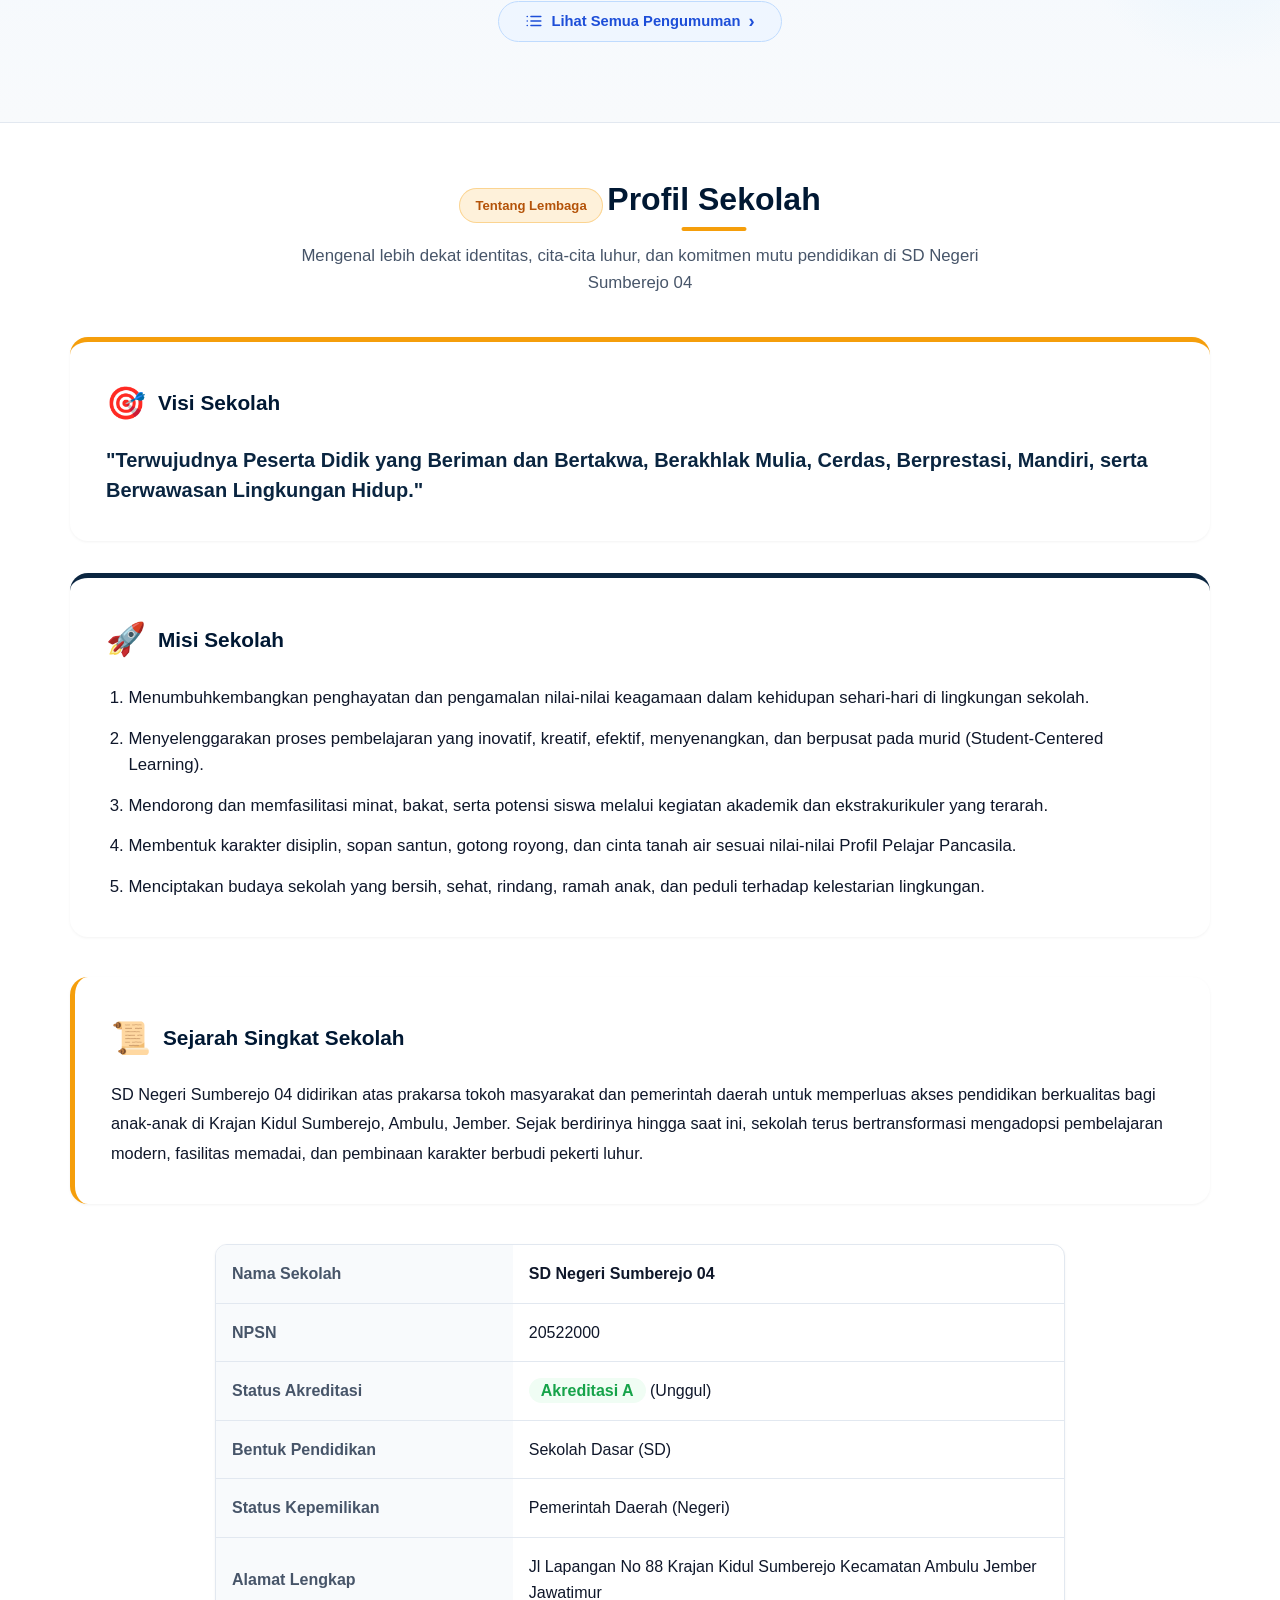
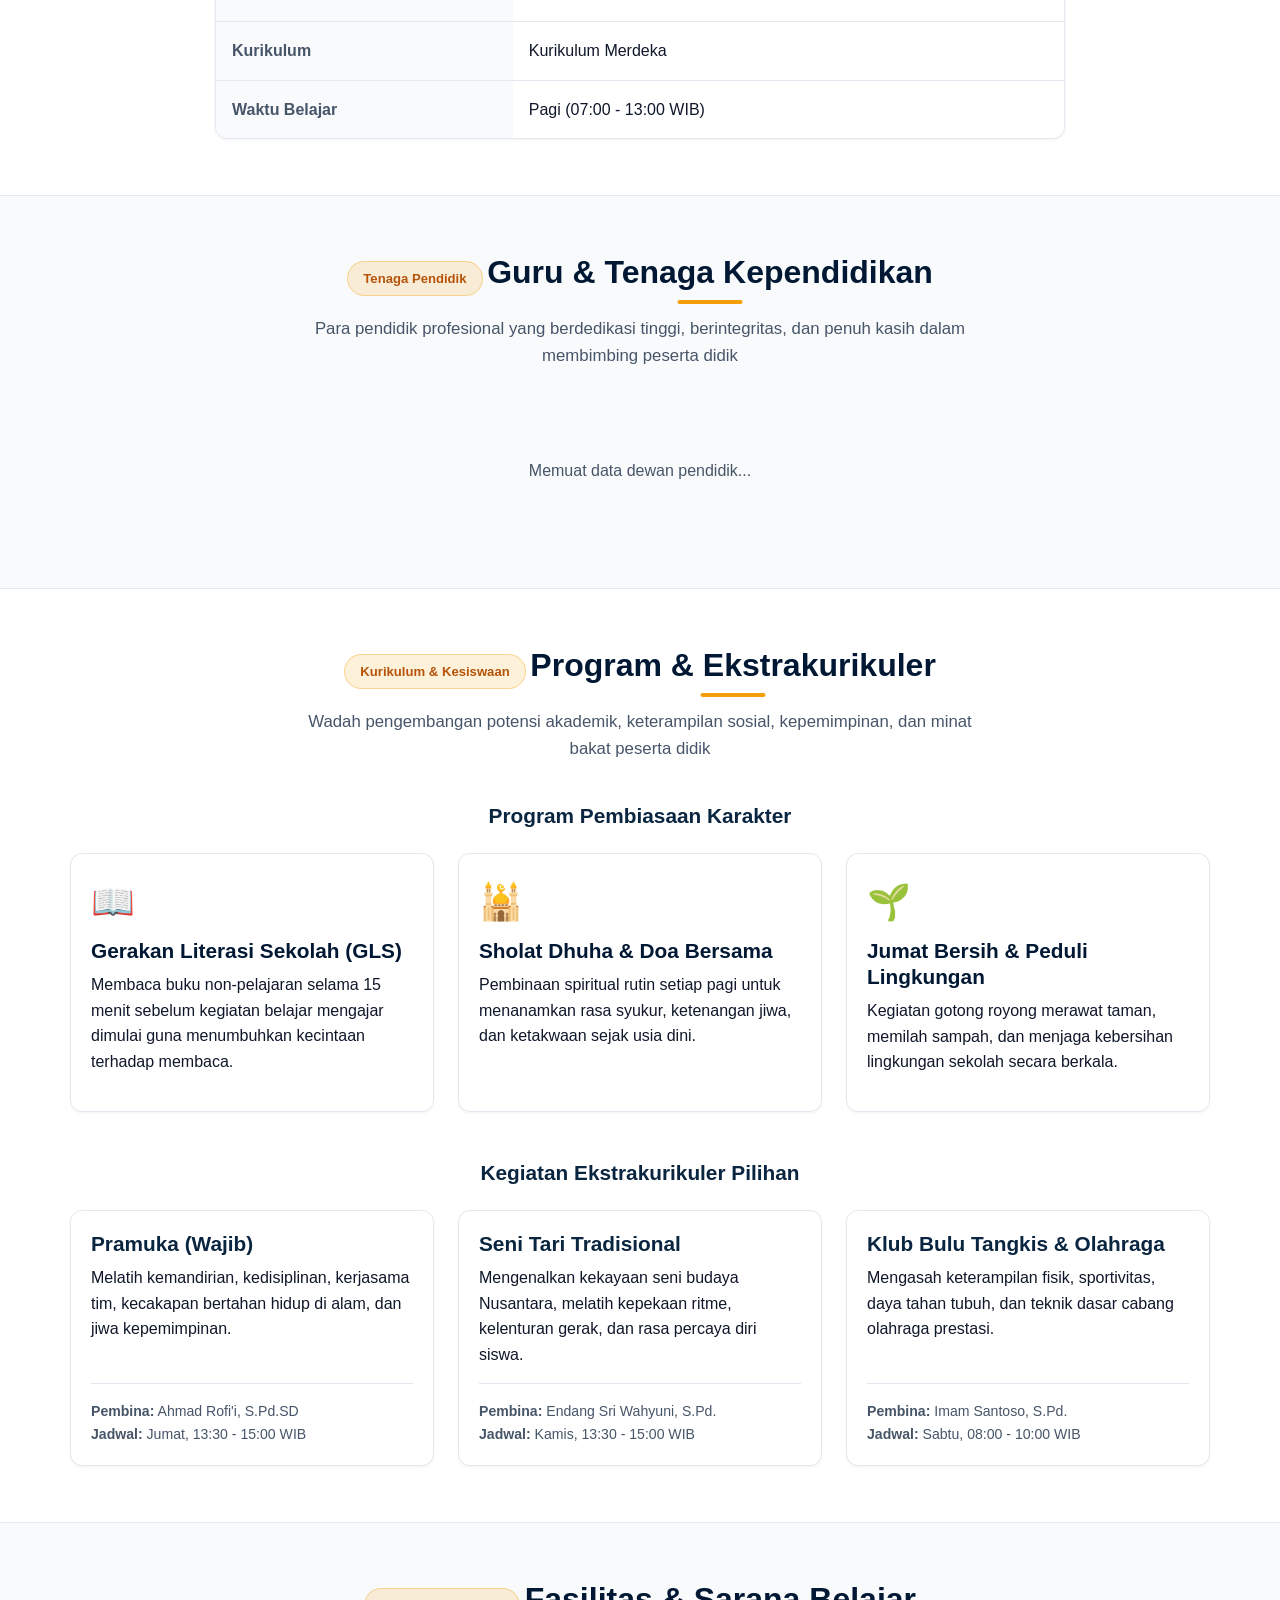
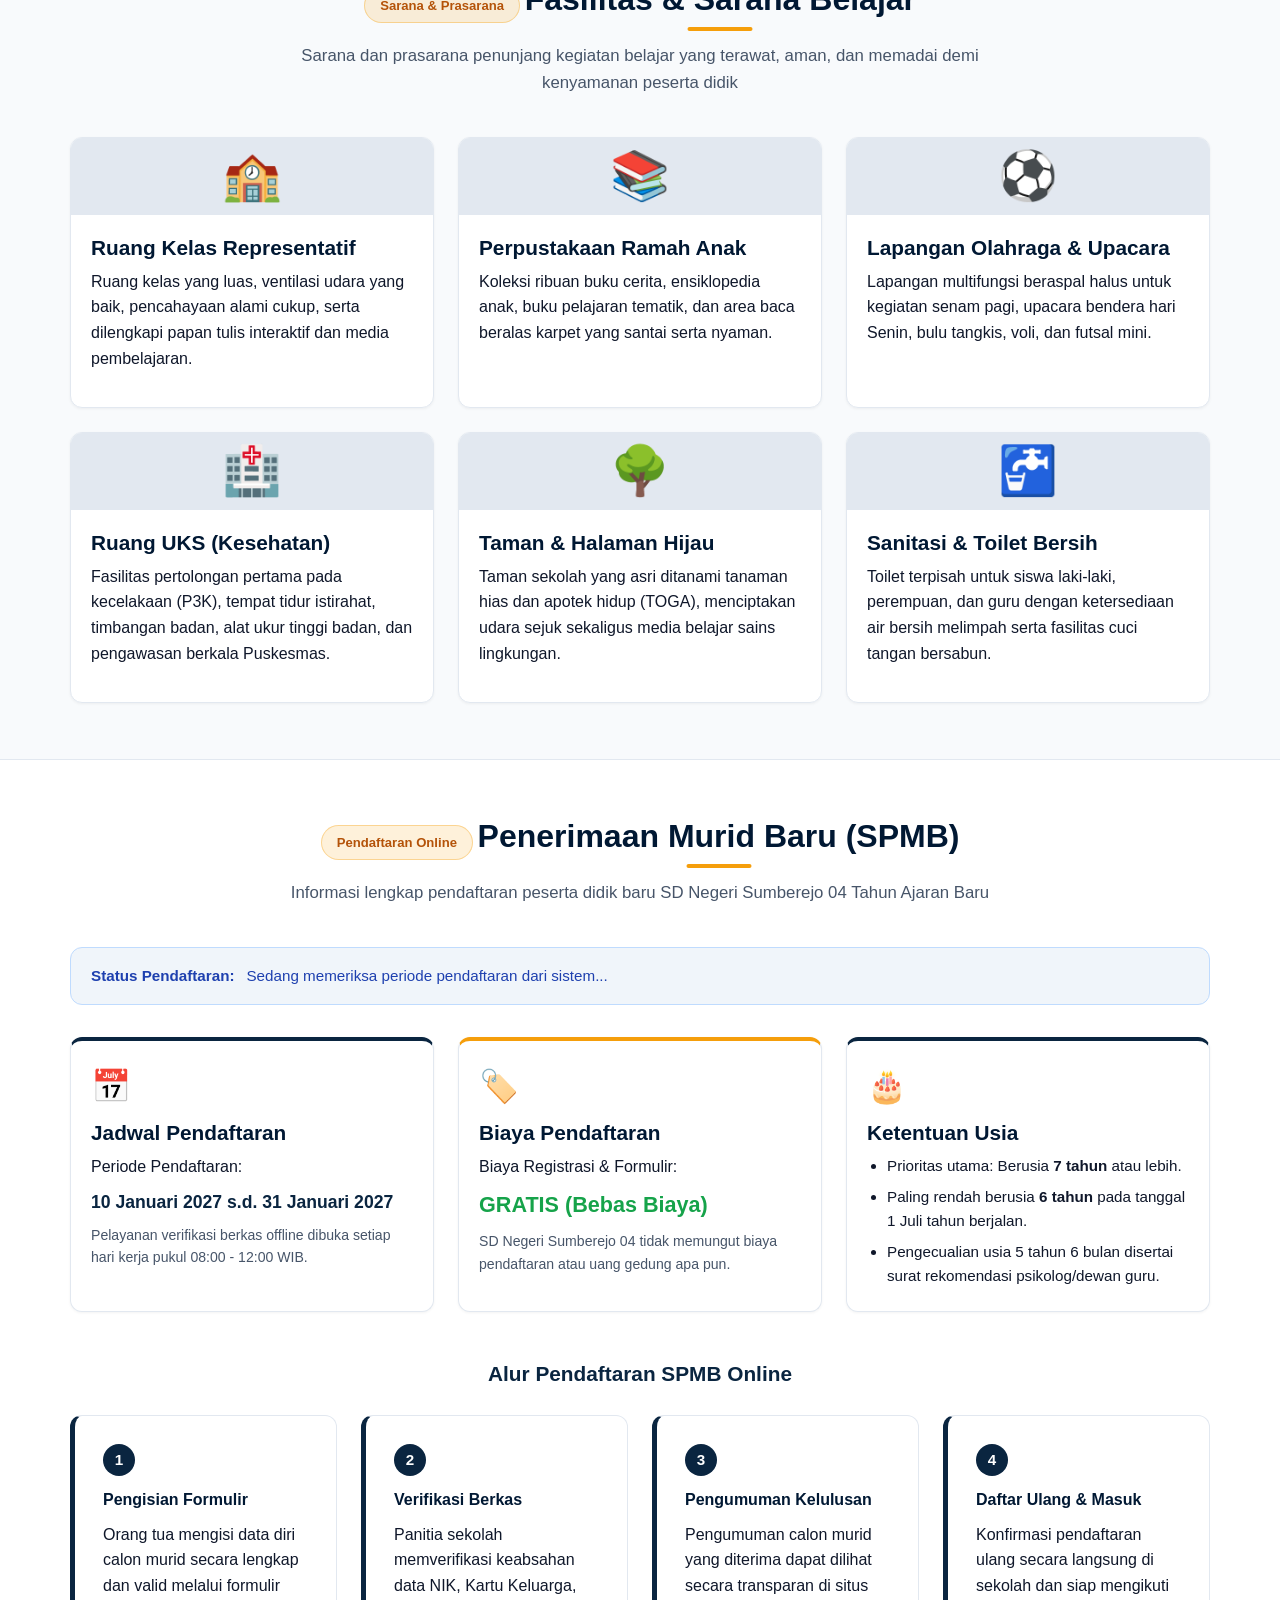
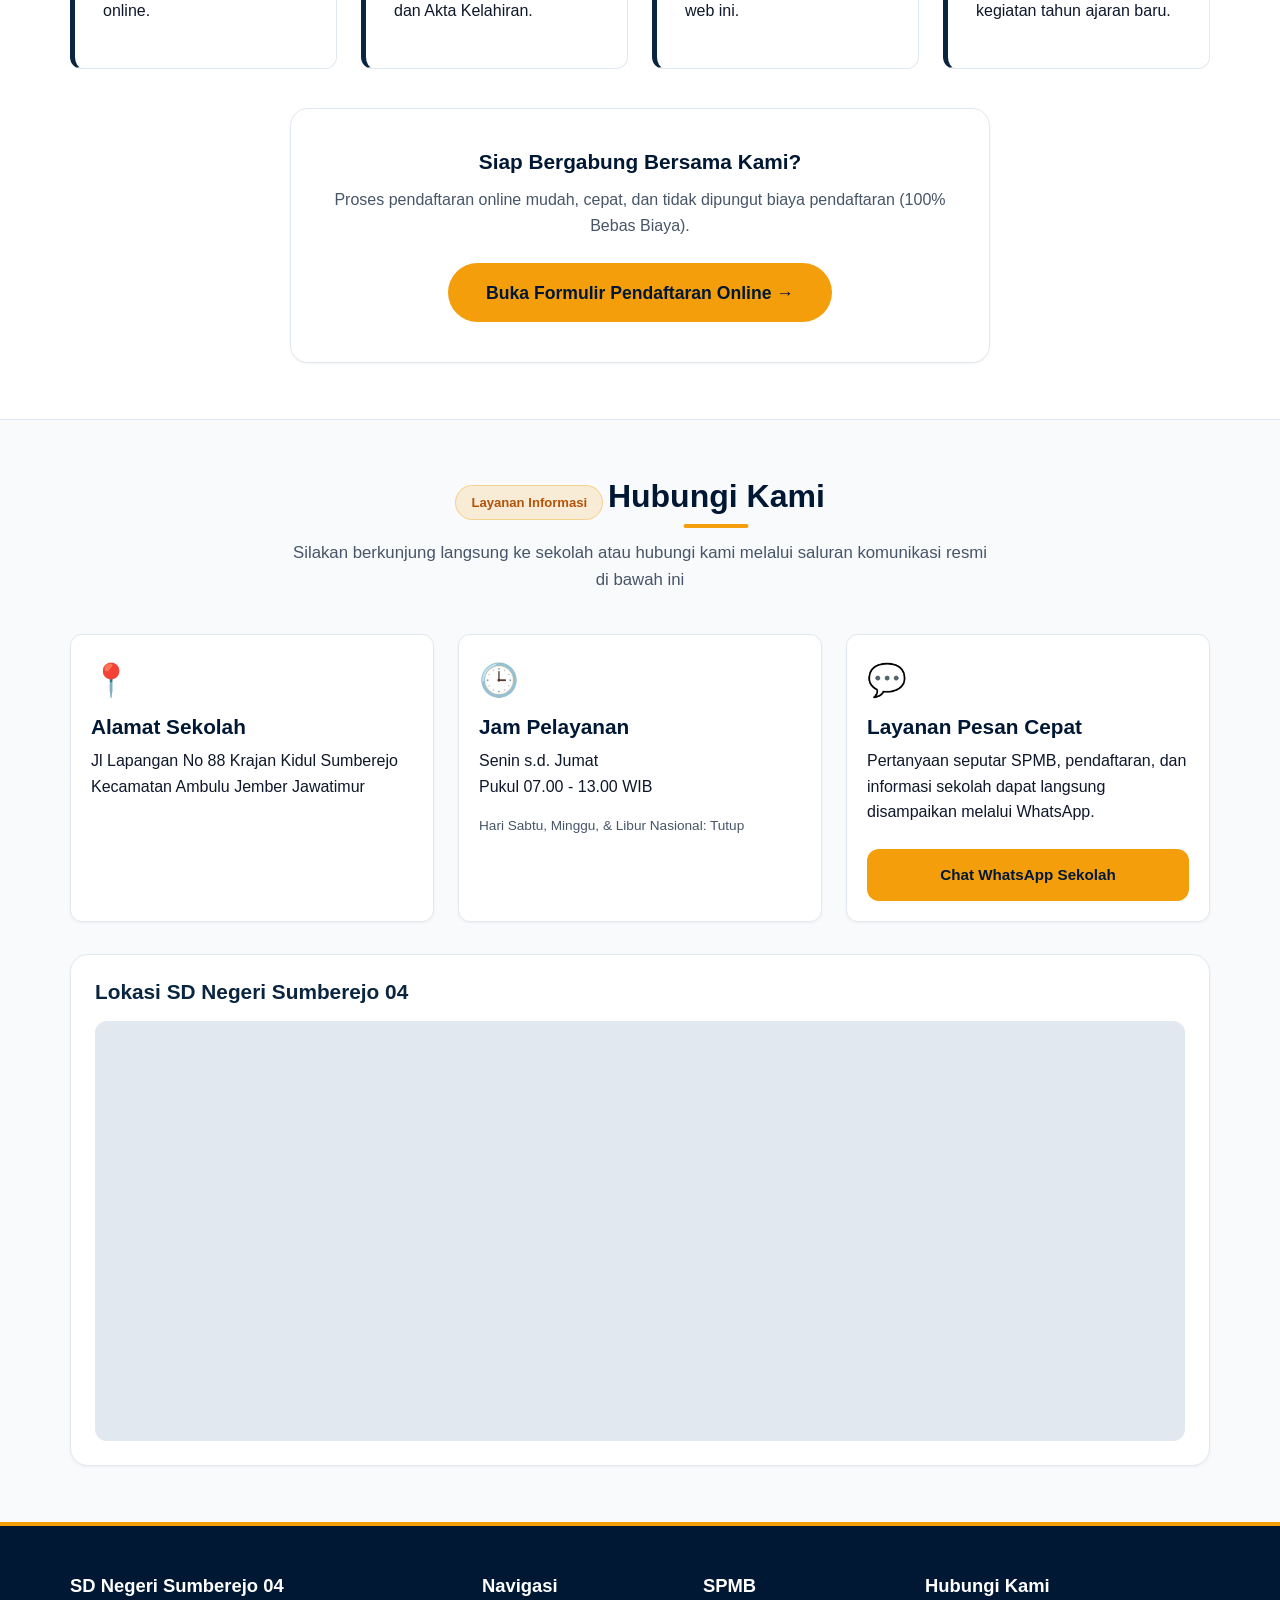
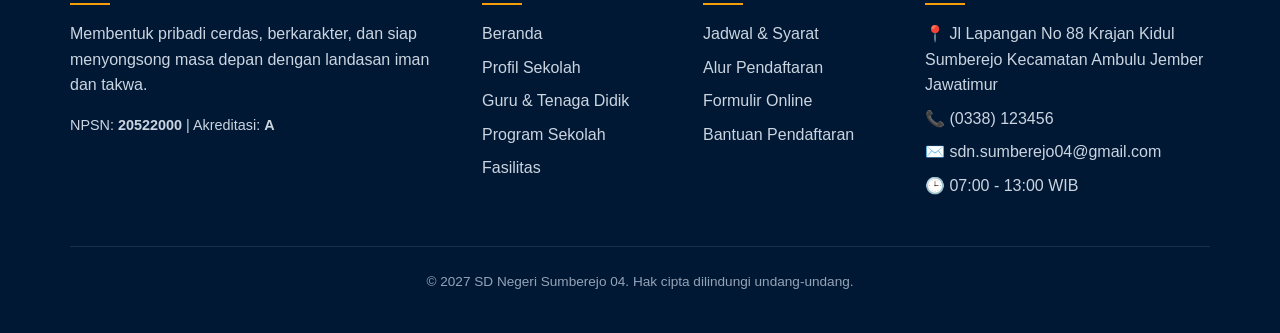
==== commit ecb41eea: "fix: render uncropped portrait and landscape photos and sync full CMS data to landing page" ====
--- a/index.html
+++ b/index.html
@@ -236,7 +236,7 @@
           <!-- Card 1: Peringatan Hari Sumpah Pemuda -->
           <article class="pengumuman-card is-revealed">
             <div class="pengumuman-thumb-wrap">
-              <img src="assets/img/pengumuman-sumpah-pemuda.svg" alt="PERINGATAN HARI SUMPAH PEMUDA" class="pengumuman-thumb" loading="lazy">
+              <img src="assets/img/pengumuman-sumpah-pemuda.svg" alt="PERINGATAN HARI SUMPAH PEMUDA" class="pengumuman-thumb" loading="lazy" referrerpolicy="no-referrer" onload="handlePhotoAspect(this)">
             </div>
             <div class="pengumuman-card-content">
               <div class="pengumuman-meta-row">
@@ -261,7 +261,7 @@
           <!-- Card 2: Jadwal Penilaian Tengah Semester (PTS) -->
           <article class="pengumuman-card is-revealed">
             <div class="pengumuman-thumb-wrap">
-              <img src="assets/img/pengumuman-pts.svg" alt="Jadwal Penilaian Tengah Semester (PTS)" class="pengumuman-thumb" loading="lazy">
+              <img src="assets/img/pengumuman-pts.svg" alt="Jadwal Penilaian Tengah Semester (PTS)" class="pengumuman-thumb" loading="lazy" referrerpolicy="no-referrer" onload="handlePhotoAspect(this)">
             </div>
             <div class="pengumuman-card-content">
               <div class="pengumuman-meta-row">
@@ -286,7 +286,7 @@
           <!-- Card 3: Rapat Orang Tua Wali Murid -->
           <article class="pengumuman-card is-revealed">
             <div class="pengumuman-thumb-wrap">
-              <img src="assets/img/pengumuman-rapat-ortu.svg" alt="Rapat Orang Tua Wali Murid" class="pengumuman-thumb" loading="lazy">
+              <img src="assets/img/pengumuman-rapat-ortu.svg" alt="Rapat Orang Tua Wali Murid" class="pengumuman-thumb" loading="lazy" referrerpolicy="no-referrer" onload="handlePhotoAspect(this)">
             </div>
             <div class="pengumuman-card-content">
               <div class="pengumuman-meta-row">
@@ -342,7 +342,7 @@
               <span style="font-size: 2rem;">🎯</span>
               <h3 style="margin: 0; color: var(--primary-dark);">Visi Sekolah</h3>
             </div>
-            <p style="font-size: 1.25rem; font-weight: 600; color: var(--primary); line-height: 1.5; margin: 0;">
+            <p style="font-size: 1.25rem; font-weight: 600; color: var(--primary); line-height: 1.5; margin: 0;" data-config="visiTeks">
               "Terwujudnya Peserta Didik yang Beriman dan Bertakwa, Berakhlak Mulia, Cerdas, Berprestasi, Mandiri, serta Berwawasan Lingkungan Hidup."
             </p>
           </div>
@@ -352,13 +352,26 @@
               <span style="font-size: 2rem;">🚀</span>
               <h3 style="margin: 0; color: var(--primary-dark);">Misi Sekolah</h3>
             </div>
-            <ol style="padding-left: 1.4rem; display: flex; flex-direction: column; gap: 0.85rem; font-size: 1.05rem;">
-              <li>Menumbuhkembangkan penghayatan dan pengamalan nilai-nilai keagamaan dalam kehidupan sehari-hari di lingkungan sekolah.</li>
-              <li>Menyelenggarakan proses pembelajaran yang inovatif, kreatif, efektif, menyenangkan, dan berpusat pada murid (Student-Centered Learning).</li>
-              <li>Mendorong dan memfasilitasi minat, bakat, serta potensi siswa melalui kegiatan akademik dan ekstrakurikuler yang terarah.</li>
-              <li>Membentuk karakter disiplin, sopan santun, gotong royong, dan cinta tanah air sesuai nilai-nilai Profil Pelajar Pancasila.</li>
-              <li>Menciptakan budaya sekolah yang bersih, sehat, rindang, ramah anak, dan peduli terhadap kelestarian lingkungan.</li>
-            </ol>
+            <div data-config="misiTeks">
+              <ol style="padding-left: 1.4rem; display: flex; flex-direction: column; gap: 0.85rem; font-size: 1.05rem;">
+                <li>Menumbuhkembangkan penghayatan dan pengamalan nilai-nilai keagamaan dalam kehidupan sehari-hari di lingkungan sekolah.</li>
+                <li>Menyelenggarakan proses pembelajaran yang inovatif, kreatif, efektif, menyenangkan, dan berpusat pada murid (Student-Centered Learning).</li>
+                <li>Mendorong dan memfasilitasi minat, bakat, serta potensi siswa melalui kegiatan akademik dan ekstrakurikuler yang terarah.</li>
+                <li>Membentuk karakter disiplin, sopan santun, gotong royong, dan cinta tanah air sesuai nilai-nilai Profil Pelajar Pancasila.</li>
+                <li>Menciptakan budaya sekolah yang bersih, sehat, rindang, ramah anak, dan peduli terhadap kelestarian lingkungan.</li>
+              </ol>
+            </div>
+          </div>
+        </div>
+
+        <!-- Sejarah Singkat Sekolah (Tersinkron CMS) -->
+        <div style="background: #ffffff; padding: 2.25rem; border-radius: var(--radius-lg); border-left: 5px solid var(--secondary); box-shadow: var(--shadow-sm); margin-bottom: 2.5rem;">
+          <div style="display: flex; align-items: center; gap: 0.75rem; margin-bottom: 1rem;">
+            <span style="font-size: 2rem;">📜</span>
+            <h3 style="margin: 0; color: var(--primary-dark);">Sejarah Singkat Sekolah</h3>
+          </div>
+          <div style="font-size: 1.02rem; line-height: 1.8; color: var(--text-main);" data-config="sejarahTeks">
+            SD Negeri Sumberejo 04 didirikan atas prakarsa tokoh masyarakat dan pemerintah daerah untuk memperluas akses pendidikan berkualitas bagi anak-anak di Krajan Kidul Sumberejo, Ambulu, Jember. Sejak berdirinya hingga saat ini, sekolah terus bertransformasi mengadopsi pembelajaran modern, fasilitas memadai, dan pembinaan karakter berbudi pekerti luhur.
           </div>
         </div>
 
--- a/assets/css/style.css
+++ b/assets/css/style.css
@@ -719,14 +719,34 @@
   box-shadow: var(--shadow-md);
 }
 
-.card-img {
+.card-img-wrap {
   width: 100%;
-  height: 200px;
-  object-fit: cover;
-  background-color: var(--primary-light);
+  height: 220px;
+  background: #f1f5f9;
+  overflow: hidden;
   display: flex;
   align-items: center;
   justify-content: center;
+  border-bottom: 1px solid var(--border-color);
+  transition: height 0.35s ease;
+}
+
+.card-img-wrap.is-portrait {
+  height: 320px;
+}
+
+.card-img, img.card-img {
+  max-width: 100%;
+  max-height: 100%;
+  width: auto;
+  height: auto;
+  object-fit: contain !important;
+  object-position: center;
+  background-color: transparent;
+  display: flex;
+  align-items: center;
+  justify-content: center;
+  transition: transform 0.5s ease;
 }
 
 .card-body {
@@ -900,25 +920,43 @@
 
 .pengumuman-thumb-wrap {
   width: 100%;
-  height: 195px;
+  height: 220px;
+  min-height: 200px;
   border-radius: 14px;
   overflow: hidden;
-  background: #0f172a;
+  background: linear-gradient(135deg, #0f172a 0%, #1e293b 100%);
   position: relative;
   margin-bottom: 1.15rem;
+  display: flex;
+  align-items: center;
+  justify-content: center;
+  transition: height 0.35s ease, min-height 0.35s ease;
+}
+
+/* Penyesuaian Foto Potrait: Memanjang ke bawah tanpa terpotong */
+.pengumuman-thumb-wrap.is-portrait {
+  height: 340px;
+  min-height: 340px;
+}
+
+/* Penyesuaian Foto Landscape: Lebar proporsional tanpa terpotong */
+.pengumuman-thumb-wrap.is-landscape {
+  height: 220px;
 }
 
 .pengumuman-thumb {
-  width: 100%;
-  height: 100%;
-  object-fit: cover;
+  max-width: 100%;
+  max-height: 100%;
+  width: auto;
+  height: auto;
+  object-fit: contain !important;
   object-position: center;
   display: block;
   transition: transform 0.5s cubic-bezier(0.16, 1, 0.3, 1);
 }
 
 .pengumuman-card:hover .pengumuman-thumb {
-  transform: scale(1.05);
+  transform: scale(1.04);
 }
 
 .pengumuman-card-content {
@@ -1726,7 +1764,7 @@
 
 .guru-photo-wrap {
   width: 100%;
-  height: 310px;
+  height: 320px;
   position: relative;
   overflow: hidden;
   background: linear-gradient(180deg, #f8fafc 0%, #e2e8f0 100%);
@@ -1736,10 +1774,12 @@
 }
 
 .guru-photo {
-  width: 100%;
-  height: 100%;
-  object-fit: cover;
-  object-position: top center;
+  max-width: 100%;
+  max-height: 100%;
+  width: auto;
+  height: auto;
+  object-fit: contain !important;
+  object-position: center;
   display: block;
   transition: transform 0.6s cubic-bezier(0.16, 1, 0.3, 1);
 }
